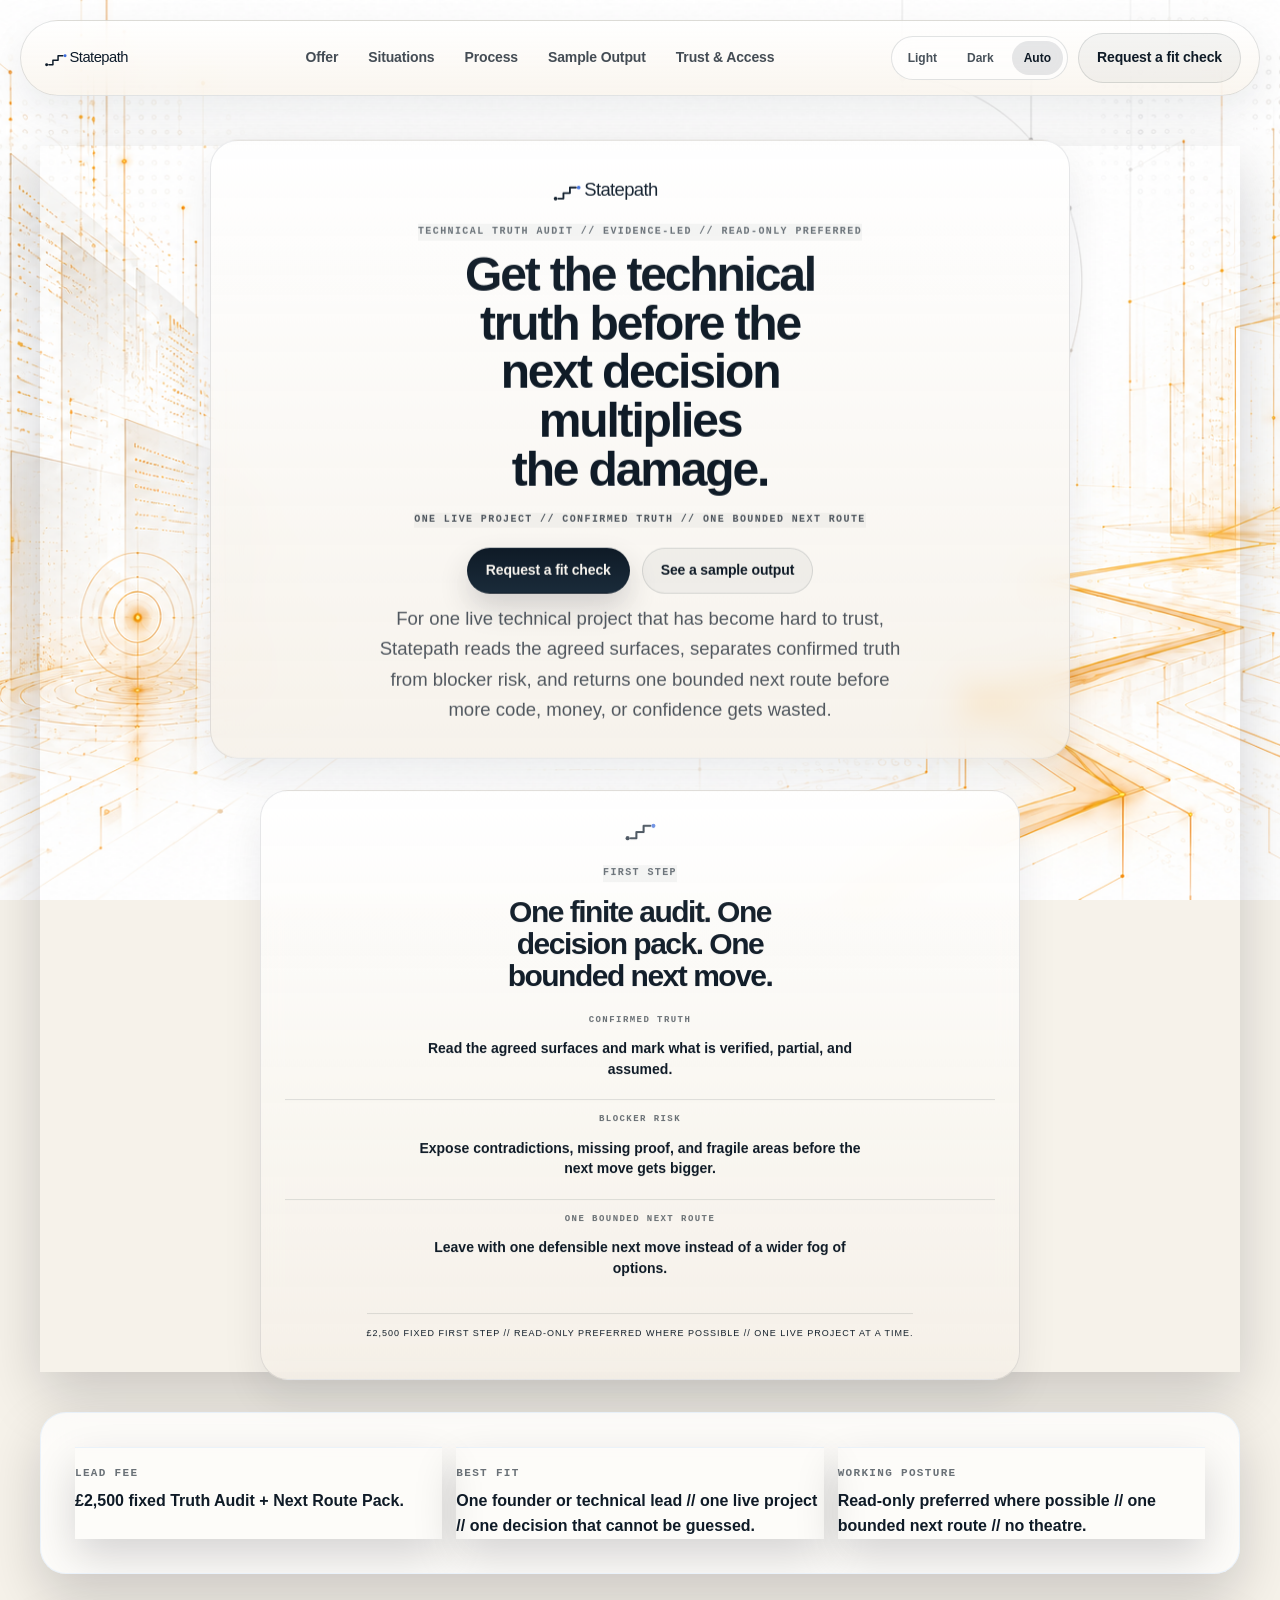
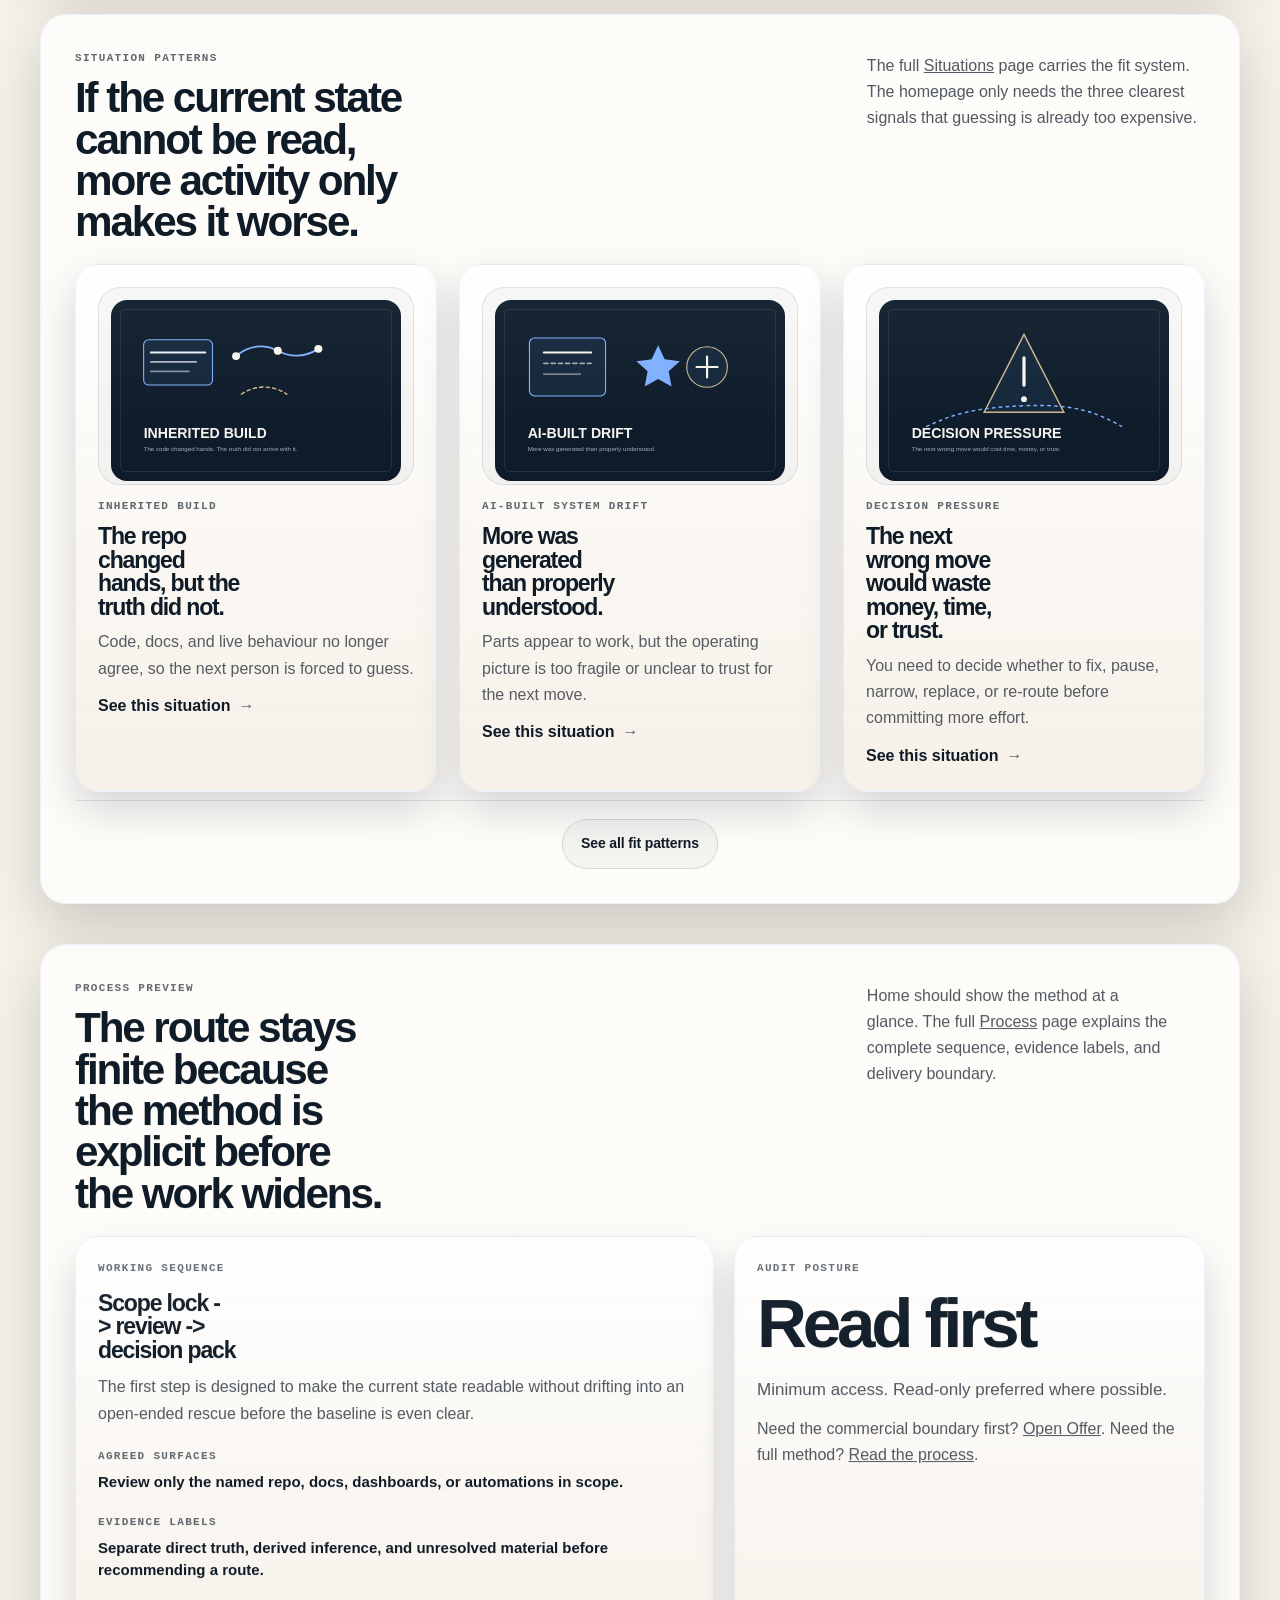
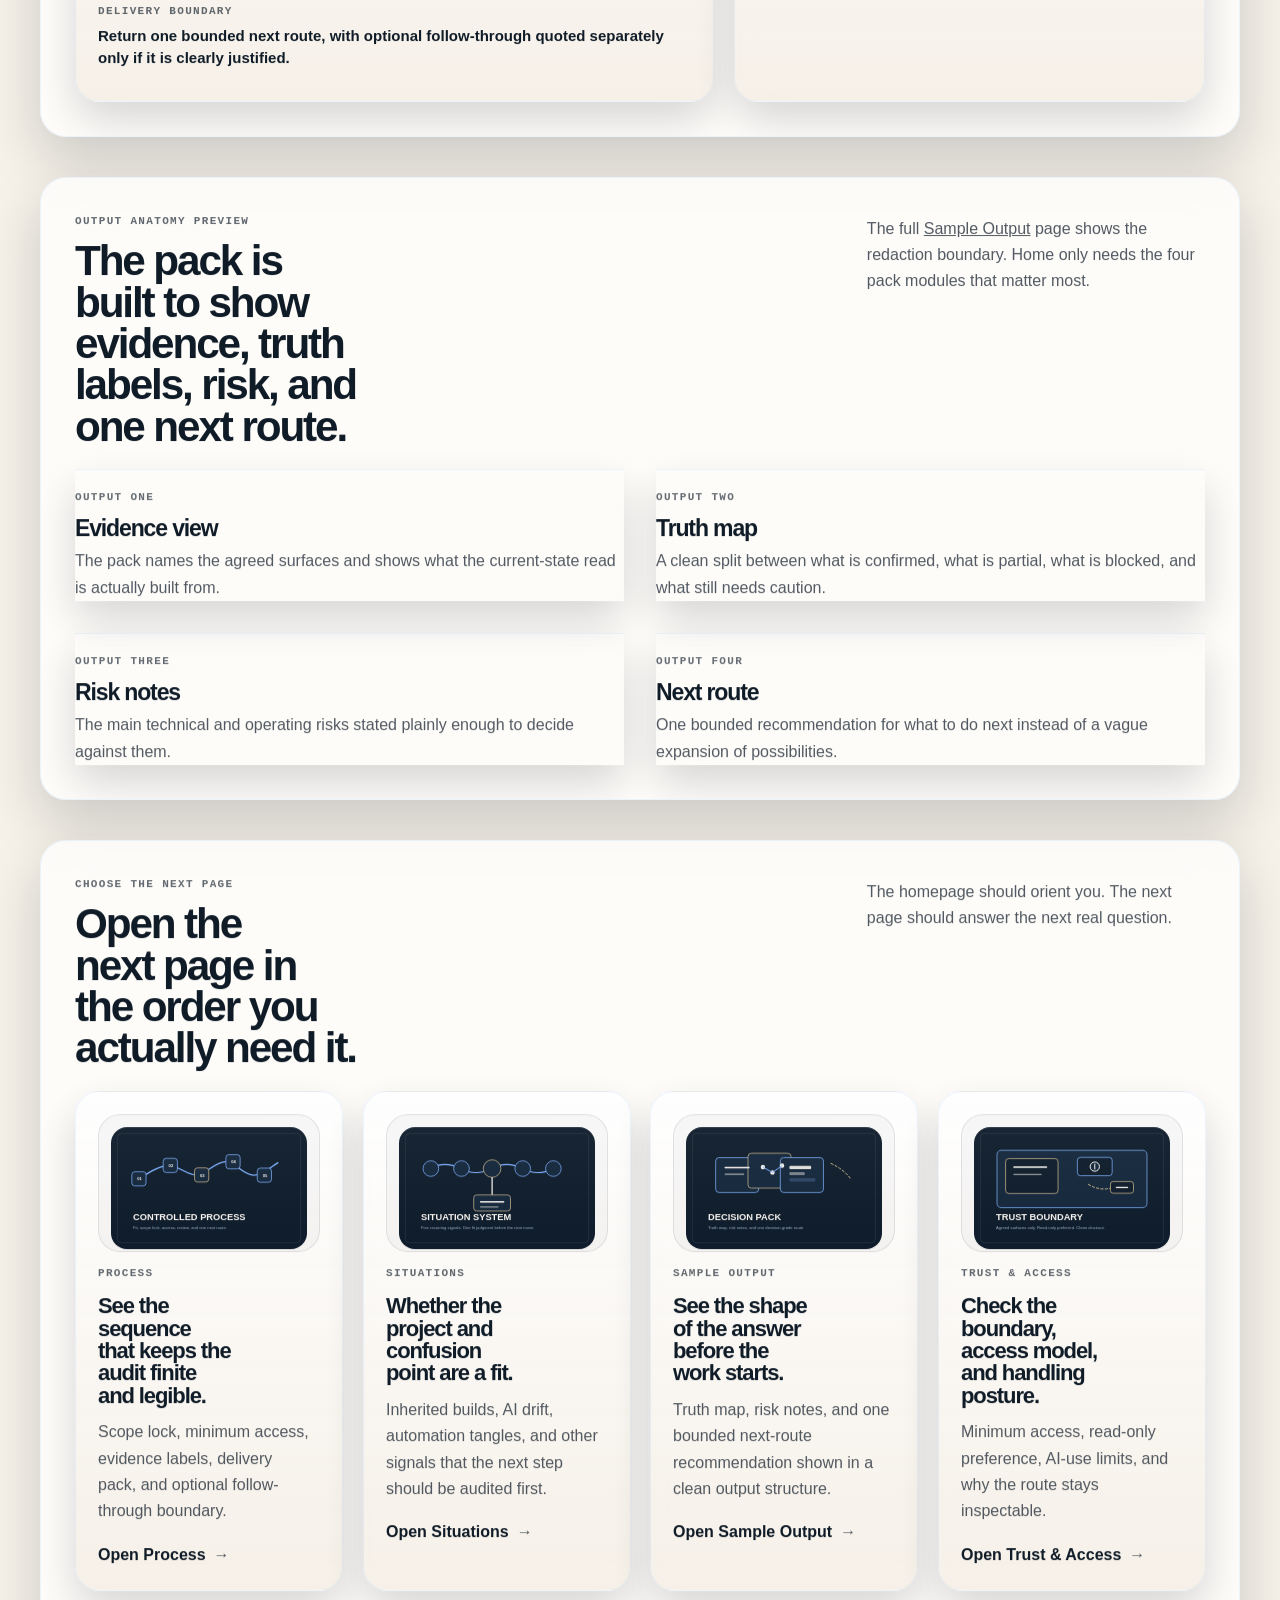
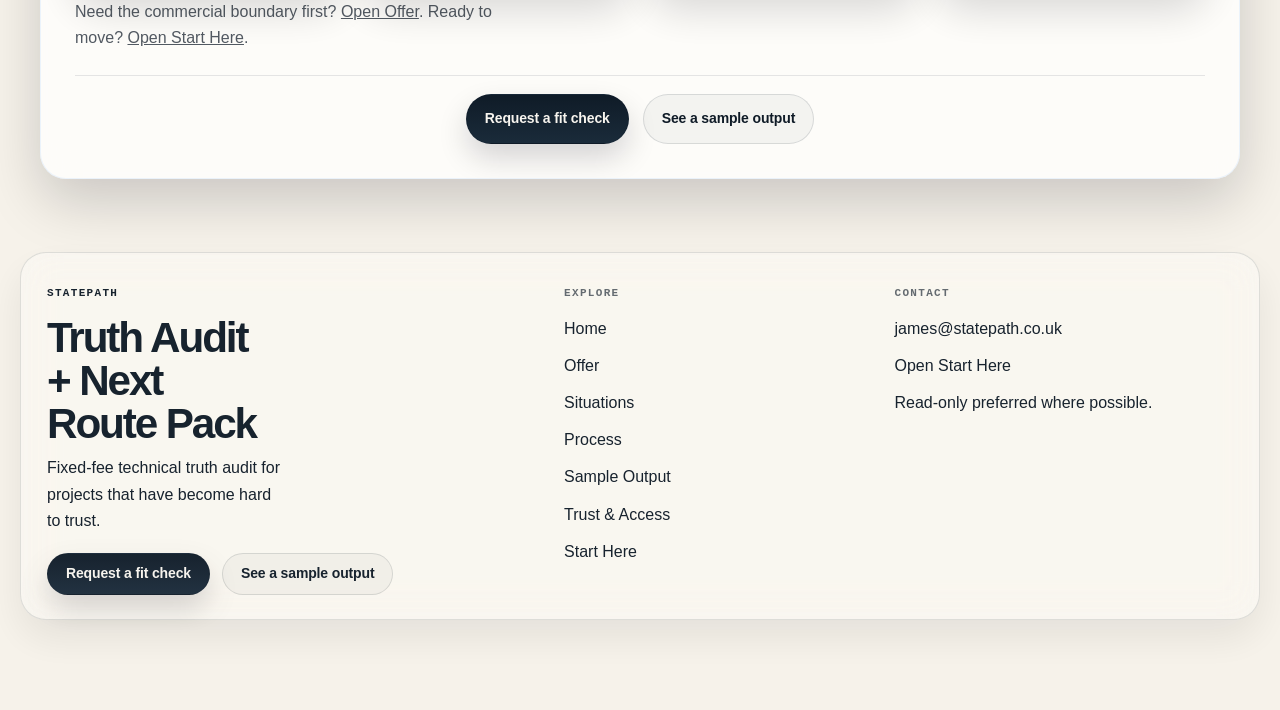
==== index.html @ 8ecba706 "Publish Statepath website" ====
<!doctype html>
<html lang="en">
<head>
  <meta charset="utf-8">
  <meta name="viewport" content="width=device-width, initial-scale=1">
  <title>Statepath — Audit-first truth for technical projects you can no longer trust</title>
  <meta name="description" content="Statepath gives founders and technical leads one evidence-led next route when a live technical project has become hard to trust. Fixed-fee audit-first review.">
  <meta name="theme-color" content="#000000">
  <script>
    (() => {
      try {
        const theme = localStorage.getItem('statepath-theme') || 'auto';
        const effective = theme === 'auto'
          ? (window.matchMedia && window.matchMedia('(prefers-color-scheme: light)').matches ? 'light' : 'dark')
          : theme;
        document.documentElement.setAttribute('data-theme', theme);
        document.documentElement.setAttribute('data-effective-theme', effective);
      } catch (error) {
        document.documentElement.setAttribute('data-theme', 'auto');
        document.documentElement.setAttribute('data-effective-theme', 'dark');
      }
    })();
  </script>
  <link rel="icon" href="./assets/statepath-favicon.svg" type="image/svg+xml">
  <link rel="stylesheet" href="./styles.css">
  <script src="./theme.js" defer></script>
</head>
<body class="sp2-homepage sp2-world-route-clarity">
  <div class="sp2-page sp2-page-home">
    <header class="sp2-header">
      <div class="sp2-header-inner">
        <a class="sp2-brand" href="./index.html" aria-label="Statepath home">
          <img class="sp2-logo-light" src="./assets/statepath-lockup-light.svg" alt="Statepath">
          <img class="sp2-logo-dark" src="./assets/statepath-lockup-dark.svg" alt="Statepath">
        </a>

        <nav class="sp2-nav" aria-label="Primary navigation">
          <a href="./offer.html">Offer</a>
          <a href="./situations.html">Situations</a>
          <a href="./process.html">Process</a>
          <a href="./sample-output.html">Sample Output</a>
          <a href="./trust-access.html">Trust &amp; Access</a>
        </nav>

        <div class="sp2-header-tools">
          <div class="sp2-theme-toggle" role="group" aria-label="Theme switcher">
            <button class="sp2-theme-button" type="button" data-theme-choice="light">Light</button>
            <button class="sp2-theme-button" type="button" data-theme-choice="dark">Dark</button>
            <button class="sp2-theme-button" type="button" data-theme-choice="auto">Auto</button>
          </div>
          <a class="sp2-button sp2-button-ghost" href="./start-here.html">Request a fit check</a>
        </div>
      </div>
    </header>

    <main class="sp2-main">
      <section class="sp2-hero sp2-hero-home sp2-hero-home-stacked sp2-hero-home-command">
        <img class="sp2-home-banner-image sp2-home-banner-image-full sp2-home-banner-image-dark" src="./assets/statepath-hero-background-dark.png" alt="Statepath dark hero background illustration">

        <div class="sp2-home-title-group">
          <img class="sp2-home-hero-logo sp2-logo-light" src="./assets/statepath-lockup-light.svg" alt="Statepath">
          <img class="sp2-home-hero-logo sp2-logo-dark" src="./assets/statepath-lockup-dark.svg" alt="Statepath">
          <p class="sp2-eyebrow">Technical truth audit // Evidence-led // Read-only preferred</p>
          <h1>Get the technical truth before the next decision multiplies the damage.</h1>
          <p class="sp2-lede">For one live technical project that has become hard to trust, Statepath reads the agreed surfaces, separates confirmed truth from blocker risk, and returns one bounded next route before more code, money, or confidence gets wasted.</p>
          <p class="sp2-home-proofline">One live project // confirmed truth // one bounded next route</p>

          <div class="sp2-actions">
            <a class="sp2-button sp2-button-primary" href="./start-here.html">Request a fit check</a>
            <a class="sp2-button sp2-button-secondary" href="./sample-output.html">See a sample output</a>
          </div>
        </div>

        <aside class="sp2-panel sp2-prompt-panel" aria-label="Statepath trust route preview">
          <img class="sp2-hero-symbol sp2-logo-light" src="./assets/statepath-symbol-light.svg" alt="">
          <img class="sp2-hero-symbol sp2-logo-dark" src="./assets/statepath-symbol-dark.svg" alt="">
          <p class="sp2-label">First step</p>
          <h3 class="sp2-prompt-question">One finite audit. One decision pack. One bounded next move.</h3>
          <div class="sp2-hero-route-list">
            <div class="sp2-hero-route">
              <span class="sp2-hero-route-kicker">Confirmed truth</span>
              <strong>Read the agreed surfaces and mark what is verified, partial, and assumed.</strong>
            </div>
            <div class="sp2-hero-route">
              <span class="sp2-hero-route-kicker">Blocker risk</span>
              <strong>Expose contradictions, missing proof, and fragile areas before the next move gets bigger.</strong>
            </div>
            <div class="sp2-hero-route">
              <span class="sp2-hero-route-kicker">One bounded next route</span>
              <strong>Leave with one defensible next move instead of a wider fog of options.</strong>
            </div>
          </div>
          <p class="sp2-hero-note">£2,500 fixed first step // read-only preferred where possible // one live project at a time.</p>
        </aside>
      </section>

      <section class="sp2-section sp2-home-proof-band" aria-label="Statepath homepage proof band">
        <div class="sp2-home-proof-grid">
          <article class="sp2-home-proof-item">
            <span class="sp2-label">Lead fee</span>
            <strong>£2,500 fixed Truth Audit + Next Route Pack.</strong>
          </article>
          <article class="sp2-home-proof-item">
            <span class="sp2-label">Best fit</span>
            <strong>One founder or technical lead // one live project // one decision that cannot be guessed.</strong>
          </article>
          <article class="sp2-home-proof-item">
            <span class="sp2-label">Working posture</span>
            <strong>Read-only preferred where possible // one bounded next route // no theatre.</strong>
          </article>
        </div>
      </section>

      <section class="sp2-section sp2-section-quiet sp2-home-situations">
        <div class="sp2-section-header">
          <div>
            <p class="sp2-eyebrow">Situation patterns</p>
            <h2>If the current state cannot be read, more activity only makes it worse.</h2>
          </div>
          <p class="sp2-section-note">The full <a href="./situations.html">Situations</a> page carries the fit system. The homepage only needs the three clearest signals that guessing is already too expensive.</p>
        </div>

        <div class="sp2-card-grid sp2-card-grid-3 sp2-home-issue-grid">
          <a class="sp2-link-card sp2-media-card" href="./situations.html#situation-inherited-build">
            <div class="sp2-media-frame">
              <img class="sp2-media-image" src="./assets/statepath-issue-inherited-build.svg" alt="Inherited build illustration">
            </div>
            <div class="sp2-media-body">
              <span class="sp2-label">Inherited build</span>
              <h3>The repo changed hands, but the truth did not.</h3>
              <p>Code, docs, and live behaviour no longer agree, so the next person is forced to guess.</p>
              <span class="sp2-link-cta">See this situation</span>
            </div>
          </a>

          <a class="sp2-link-card sp2-media-card" href="./situations.html#situation-ai-built-drift">
            <div class="sp2-media-frame">
              <img class="sp2-media-image" src="./assets/statepath-issue-ai-drift.svg" alt="AI-built drift illustration">
            </div>
            <div class="sp2-media-body">
              <span class="sp2-label">AI-built system drift</span>
              <h3>More was generated than properly understood.</h3>
              <p>Parts appear to work, but the operating picture is too fragile or unclear to trust for the next move.</p>
              <span class="sp2-link-cta">See this situation</span>
            </div>
          </a>

          <a class="sp2-link-card sp2-media-card" href="./situations.html#situation-decision-pressure">
            <div class="sp2-media-frame">
              <img class="sp2-media-image" src="./assets/statepath-issue-decision-pressure.svg" alt="Decision pressure illustration">
            </div>
            <div class="sp2-media-body">
              <span class="sp2-label">Decision pressure</span>
              <h3>The next wrong move would waste money, time, or trust.</h3>
              <p>You need to decide whether to fix, pause, narrow, replace, or re-route before committing more effort.</p>
              <span class="sp2-link-cta">See this situation</span>
            </div>
          </a>

        </div>

        <div class="sp2-actions sp2-actions-center">
          <a class="sp2-button sp2-button-secondary" href="./situations.html">See all fit patterns</a>
        </div>
      </section>

      <section class="sp2-section sp2-home-offer sp2-home-process">
        <div class="sp2-section-header">
          <div>
            <p class="sp2-eyebrow">Process preview</p>
            <h2>The route stays finite because the method is explicit before the work widens.</h2>
          </div>
          <p class="sp2-section-note">Home should show the method at a glance. The full <a href="./process.html">Process</a> page explains the complete sequence, evidence labels, and delivery boundary.</p>
        </div>

        <div class="sp2-split">
          <article class="sp2-card sp2-card-accent">
            <span class="sp2-label">Working sequence</span>
            <h3>Scope lock -> review -> decision pack</h3>
            <p>The first step is designed to make the current state readable without drifting into an open-ended rescue before the baseline is even clear.</p>

            <div class="sp2-stack">
              <div class="sp2-row">
                <span class="sp2-label">Agreed surfaces</span>
                <strong>Review only the named repo, docs, dashboards, or automations in scope.</strong>
              </div>
              <div class="sp2-row">
                <span class="sp2-label">Evidence labels</span>
                <strong>Separate direct truth, derived inference, and unresolved material before recommending a route.</strong>
              </div>
              <div class="sp2-row">
                <span class="sp2-label">Delivery boundary</span>
                <strong>Return one bounded next route, with optional follow-through quoted separately only if it is clearly justified.</strong>
              </div>
            </div>
          </article>

          <aside class="sp2-card sp2-card-warm sp2-price-card">
            <span class="sp2-label">Audit posture</span>
            <div class="sp2-price">Read first</div>
            <p class="sp2-price-note">Minimum access. Read-only preferred where possible.</p>
            <p class="sp2-subtle">Need the commercial boundary first? <a href="./offer.html">Open Offer</a>. Need the full method? <a href="./process.html">Read the process</a>.</p>
          </aside>
        </div>
      </section>

      <section class="sp2-section sp2-section-quiet sp2-home-outcomes">
        <div class="sp2-section-header">
          <div>
            <p class="sp2-eyebrow">Output anatomy preview</p>
            <h2>The pack is built to show evidence, truth labels, risk, and one next route.</h2>
          </div>
          <p class="sp2-section-note">The full <a href="./sample-output.html">Sample Output</a> page shows the redaction boundary. Home only needs the four pack modules that matter most.</p>
        </div>

        <div class="sp2-authority-grid">
          <article class="sp2-card">
            <span class="sp2-label">Output one</span>
            <h3>Evidence view</h3>
            <p>The pack names the agreed surfaces and shows what the current-state read is actually built from.</p>
          </article>

          <article class="sp2-card">
            <span class="sp2-label">Output two</span>
            <h3>Truth map</h3>
            <p>A clean split between what is confirmed, what is partial, what is blocked, and what still needs caution.</p>
          </article>

          <article class="sp2-card">
            <span class="sp2-label">Output three</span>
            <h3>Risk notes</h3>
            <p>The main technical and operating risks stated plainly enough to decide against them.</p>
          </article>

          <article class="sp2-card">
            <span class="sp2-label">Output four</span>
            <h3>Next route</h3>
            <p>One bounded recommendation for what to do next instead of a vague expansion of possibilities.</p>
          </article>
        </div>
      </section>

      <section class="sp2-section sp2-section-dark sp2-home-destinations">
        <div class="sp2-section-header sp2-section-header-tight">
          <div>
            <p class="sp2-eyebrow">Choose the next page</p>
            <h2>Open the next page in the order you actually need it.</h2>
          </div>
          <p class="sp2-section-note">The homepage should orient you. The next page should answer the next real question.</p>
        </div>

        <div class="sp2-link-grid sp2-link-grid-home">
          <a class="sp2-link-card sp2-media-card" href="./process.html">
            <div class="sp2-media-frame">
              <img class="sp2-media-image" src="./assets/statepath-visual-process-route.svg" alt="Process route illustration">
            </div>
            <span class="sp2-label">Process</span>
            <h3>See the sequence that keeps the audit finite and legible.</h3>
            <p>Scope lock, minimum access, evidence labels, delivery pack, and optional follow-through boundary.</p>
            <span class="sp2-link-cta">Open Process</span>
          </a>

          <a class="sp2-link-card sp2-media-card" href="./situations.html">
            <div class="sp2-media-frame">
              <img class="sp2-media-image" src="./assets/statepath-visual-situation-system.svg" alt="Situation system illustration">
            </div>
            <span class="sp2-label">Situations</span>
            <h3>Whether the project and confusion point are a fit.</h3>
            <p>Inherited builds, AI drift, automation tangles, and other signals that the next step should be audited first.</p>
            <span class="sp2-link-cta">Open Situations</span>
          </a>

          <a class="sp2-link-card sp2-media-card" href="./sample-output.html">
            <div class="sp2-media-frame">
              <img class="sp2-media-image" src="./assets/statepath-visual-decision-pack.svg" alt="Decision pack illustration">
            </div>
            <span class="sp2-label">Sample Output</span>
            <h3>See the shape of the answer before the work starts.</h3>
            <p>Truth map, risk notes, and one bounded next-route recommendation shown in a clean output structure.</p>
            <span class="sp2-link-cta">Open Sample Output</span>
          </a>

          <a class="sp2-link-card sp2-media-card" href="./trust-access.html">
            <div class="sp2-media-frame">
              <img class="sp2-media-image" src="./assets/statepath-visual-trust-boundary.svg" alt="Trust boundary illustration">
            </div>
            <span class="sp2-label">Trust &amp; Access</span>
            <h3>Check the boundary, access model, and handling posture.</h3>
            <p>Minimum access, read-only preference, AI-use limits, and why the route stays inspectable.</p>
            <span class="sp2-link-cta">Open Trust &amp; Access</span>
          </a>
        </div>

        <p class="sp2-section-note">Need the commercial boundary first? <a href="./offer.html">Open Offer</a>. Ready to move? <a href="./start-here.html">Open Start Here</a>.</p>

        <div class="sp2-actions sp2-actions-center">
          <a class="sp2-button sp2-button-primary" href="./start-here.html">Request a fit check</a>
          <a class="sp2-button sp2-button-secondary" href="./sample-output.html">See a sample output</a>
        </div>
      </section>
    </main>

    <footer class="sp2-footer">
      <div class="sp2-footer-shell">
        <div class="sp2-footer-grid">
          <div>
            <p class="sp2-eyebrow">Statepath</p>
            <h2>Truth Audit + Next Route Pack</h2>
            <p class="sp2-footer-copy">Fixed-fee technical truth audit for projects that have become hard to trust.</p>
            <div class="sp2-footer-cta">
              <a class="sp2-button sp2-button-primary" href="./start-here.html#fit-check-form">Request a fit check</a>
              <a class="sp2-button sp2-button-ghost" href="./sample-output.html">See a sample output</a>
            </div>
          </div>

          <div>
            <span class="sp2-label">Explore</span>
            <div class="sp2-footer-links">
              <a href="./index.html">Home</a>
              <a href="./offer.html">Offer</a>
              <a href="./situations.html">Situations</a>
              <a href="./process.html">Process</a>
              <a href="./sample-output.html">Sample Output</a>
              <a href="./trust-access.html">Trust &amp; Access</a>
              <a href="./start-here.html">Start Here</a>
            </div>
          </div>

          <div>
            <span class="sp2-label">Contact</span>
            <div class="sp2-footer-links">
              <a href="mailto:james@statepath.co.uk?subject=Statepath%20fit%20check&body=Project:%0AConfusion%20point:%0AWhy%20the%20wrong%20next%20move%20matters:%0AExisting%20surfaces:%0A">james@statepath.co.uk</a>
              <a href="./start-here.html#fit-check-form">Open Start Here</a>
              <span>Read-only preferred where possible.</span>
            </div>
          </div>
        </div>
      </div>
    </footer>
  </div>
</body>
</html>
---- styles.css ----
:root {
  --bg: #08131d;
  --bg-2: #0c1723;
  --shell-line: rgba(247, 248, 250, 0.08);
  --surface: #f4efe6;
  --surface-2: #fbf7f1;
  --ink: #0f1b27;
  --ink-soft: #1b2936;
  --muted: #59697a;
  --muted-strong: #495a6b;
  --line: rgba(15, 27, 39, 0.14);
  --accent: #3b6bdb;
  --accent-soft: rgba(59, 107, 219, 0.14);
  --hero-ink: #f7f4ef;
  --hero-muted: rgba(247, 244, 239, 0.76);
  --shadow: 0 28px 80px rgba(2, 9, 18, 0.28);
  --radius-xl: 30px;
  --radius-lg: 24px;
  --radius-md: 18px;
  --sans: "Segoe UI", "Inter", "Helvetica Neue", Arial, sans-serif;
  --serif: "Iowan Old Style", "Palatino Linotype", "Book Antiqua", Georgia, serif;
  --mono: ui-monospace, SFMono-Regular, Menlo, Consolas, "Liberation Mono", monospace;
}

* {
  box-sizing: border-box;
}

html {
  scroll-behavior: smooth;
}

body {
  margin: 0;
  min-width: 320px;
  background:
    radial-gradient(circle at 12% 0%, rgba(59, 107, 219, 0.16), transparent 28%),
    radial-gradient(circle at 100% 10%, rgba(183, 128, 74, 0.08), transparent 22%),
    linear-gradient(180deg, #06111a 0%, #08131d 42%, #09141f 100%);
  color: var(--ink);
  font: 16px/1.7 var(--sans);
}

.site-shell {
  position: relative;
}

body::before {
  content: "";
  position: fixed;
  inset: 0;
  pointer-events: none;
  background:
    linear-gradient(rgba(255, 255, 255, 0.03) 1px, transparent 1px),
    linear-gradient(90deg, rgba(255, 255, 255, 0.03) 1px, transparent 1px);
  background-size: 72px 72px;
  mask-image: linear-gradient(180deg, rgba(0, 0, 0, 0.35), transparent 75%);
  opacity: 0.18;
}

a {
  color: inherit;
}

img {
  display: block;
  max-width: 100%;
}

.page {
  position: relative;
  max-width: 1320px;
  margin: 0 auto;
  padding: 22px 20px 72px;
}

main > section {
  scroll-margin-top: 120px;
}

.site-header {
  position: sticky;
  top: 14px;
  z-index: 20;
  display: flex;
  align-items: center;
  justify-content: space-between;
  gap: 18px;
  padding: 14px 18px;
  margin-bottom: 18px;
  border: 1px solid rgba(247, 248, 250, 0.08);
  border-radius: 999px;
  background: rgba(8, 19, 29, 0.72);
  backdrop-filter: blur(18px);
  box-shadow: 0 14px 36px rgba(2, 9, 18, 0.18);
}

.header-brand {
  display: inline-flex;
  align-items: center;
  gap: 12px;
  min-width: 0;
  text-decoration: none;
}

.header-brand-mark {
  flex: 0 0 auto;
  width: 46px;
}

.header-brand-text strong,
.header-brand-text span {
  display: block;
}

.header-brand-text strong {
  color: var(--hero-ink);
  font-size: 18px;
  letter-spacing: -0.02em;
}

.header-brand-text span {
  color: rgba(247, 244, 239, 0.68);
  font-family: var(--mono);
  font-size: 11px;
  font-weight: 700;
  letter-spacing: 0.08em;
  text-transform: uppercase;
}

.site-nav {
  display: flex;
  flex-wrap: wrap;
  align-items: center;
  justify-content: center;
  gap: 10px 18px;
}

.site-nav a {
  color: rgba(247, 244, 239, 0.84);
  font-family: var(--mono);
  font-size: 12px;
  font-weight: 700;
  letter-spacing: 0.09em;
  text-decoration: none;
  text-transform: uppercase;
}

.button {
  display: inline-flex;
  align-items: center;
  justify-content: center;
  min-height: 48px;
  padding: 0 18px;
  border: 1px solid transparent;
  border-radius: 14px;
  font-family: var(--mono);
  font-size: 12px;
  font-weight: 700;
  letter-spacing: 0.08em;
  text-decoration: none;
  text-transform: uppercase;
  transition: transform 140ms ease, background-color 140ms ease, border-color 140ms ease, color 140ms ease, box-shadow 140ms ease;
}

.button:hover,
.button:focus-visible,
.site-nav a:hover,
.site-nav a:focus-visible {
  transform: translateY(-1px);
}

.button-primary {
  border-color: rgba(12, 19, 29, 0.28);
  background: linear-gradient(180deg, #fbf7f1, #efe6d8);
  color: var(--ink);
  box-shadow: 0 14px 28px rgba(3, 9, 17, 0.16);
}

.button-secondary {
  background: rgba(247, 244, 239, 0.03);
  border-color: rgba(247, 244, 239, 0.24);
  color: var(--hero-ink);
}

.button-nav {
  min-height: 42px;
  padding: 0 16px;
  background: rgba(247, 244, 239, 0.06);
  border-color: rgba(247, 244, 239, 0.18);
  color: var(--hero-ink);
}

.button-primary:hover,
.button-primary:focus-visible,
.button-nav:hover,
.button-nav:focus-visible {
  background: linear-gradient(180deg, #ffffff, #f3ebdf);
  box-shadow: 0 16px 34px rgba(3, 9, 17, 0.18);
}

.button-secondary:hover,
.button-secondary:focus-visible {
  background: rgba(247, 244, 239, 0.08);
}

.panel-dark,
.panel,
.signal-card,
.brief-panel {
  position: relative;
  overflow: hidden;
  border-radius: var(--radius-xl);
}

.panel-dark {
  margin-bottom: 22px;
  padding: 34px;
  border: 1px solid var(--shell-line);
  background:
    radial-gradient(circle at 86% 12%, rgba(59, 107, 219, 0.18), transparent 28%),
    radial-gradient(circle at 20% 100%, rgba(183, 128, 74, 0.10), transparent 30%),
    linear-gradient(180deg, rgba(255, 255, 255, 0.03), rgba(255, 255, 255, 0)),
    linear-gradient(180deg, #0b1824 0%, #0c1a28 52%, #101f2d 100%);
  color: var(--hero-ink);
  box-shadow: var(--shadow);
}

.panel-dark::after,
.panel::after,
.signal-card::after,
.brief-panel::after {
  content: "";
  position: absolute;
  inset: 0;
  border-radius: inherit;
  pointer-events: none;
  box-shadow: inset 0 1px 0 rgba(255, 255, 255, 0.04);
}

.hero-grid,
.insight-grid,
.main-grid,
.grid.two-up,
.grid.three-up,
.trust-grid,
.contact-grid {
  display: grid;
  gap: 20px;
}

.hero-grid {
  grid-template-columns: minmax(0, 1.5fr) minmax(310px, 0.84fr);
  align-items: stretch;
}

.hero-copy {
  position: relative;
  display: flex;
  flex-direction: column;
  justify-content: center;
  padding-left: 28px;
}

.hero-copy::before {
  content: "";
  position: absolute;
  top: 10px;
  bottom: 12px;
  left: 0;
  width: 1px;
  background: linear-gradient(180deg, rgba(247, 244, 239, 0.42), rgba(247, 244, 239, 0.06));
}

.hero-brand {
  display: flex;
  align-items: center;
  gap: 16px;
  margin-bottom: 18px;
}

.hero-brand-mark {
  flex: 0 0 auto;
  width: 72px;
}

.hero-brand-line,
.section-label,
.mini-label,
.brief-kicker,
.brief-label,
.dossier-label,
.contact-kicker,
.hero-ledger-label,
.route-note-title,
.site-footer-mark {
  margin: 0 0 10px;
  font-family: var(--mono);
  font-size: 12px;
  font-weight: 700;
  letter-spacing: 0.1em;
  text-transform: uppercase;
}

.section-label,
.mini-label,
.brief-label,
.dossier-label,
.contact-kicker,
.hero-ledger-label,
.route-note-title,
.site-footer-mark {
  color: var(--muted-strong);
}

.section-label-light,
.hero-brand-line,
.brief-kicker {
  color: rgba(247, 244, 239, 0.76);
}

.dossier-meta {
  display: grid;
  grid-template-columns: repeat(3, minmax(0, 1fr));
  gap: 10px;
  margin: 0 0 20px;
  max-width: 520px;
}

.dossier-meta-item {
  padding: 12px 14px;
  border: 1px solid rgba(247, 244, 239, 0.12);
  border-radius: 14px;
  background: rgba(247, 244, 239, 0.05);
}

.dossier-meta-label {
  display: block;
  margin-bottom: 6px;
  color: rgba(247, 244, 239, 0.58);
  font-family: var(--mono);
  font-size: 10px;
  font-weight: 700;
  letter-spacing: 0.12em;
  text-transform: uppercase;
}

.dossier-meta-item strong {
  display: block;
  color: var(--hero-ink);
  font-size: 14px;
  line-height: 1.35;
}

h1,
h2 {
  margin: 0 0 16px;
  font-family: var(--serif);
  font-weight: 600;
  letter-spacing: -0.03em;
  line-height: 1.05;
  text-wrap: balance;
}

h1 {
  max-width: 860px;
  font-size: clamp(42px, 5.7vw, 76px);
}

h2 {
  font-size: clamp(28px, 3vw, 42px);
}

h3 {
  margin: 0 0 12px;
  font-family: var(--serif);
  font-weight: 600;
  font-size: 22px;
  line-height: 1.18;
  letter-spacing: -0.02em;
  text-wrap: balance;
}

p,
ul,
ol {
  margin: 0 0 14px;
  text-wrap: pretty;
}

ul,
ol {
  padding-left: 22px;
}

li {
  margin-bottom: 8px;
}

.hero .lede,
.hero p,
.contact-panel p,
.contact-panel li {
  color: var(--hero-muted);
}

.hero .lede {
  max-width: 760px;
  font-size: 18px;
  text-wrap: pretty;
}

.cta-row {
  display: flex;
  flex-wrap: wrap;
  gap: 12px;
  margin-top: 24px;
}

.evidence-chips,
.trust-tags {
  display: flex;
  flex-wrap: wrap;
  gap: 10px;
}

.evidence-chips {
  margin-top: 22px;
}

.hero-ledger {
  display: grid;
  grid-template-columns: repeat(3, minmax(0, 1fr));
  gap: 12px;
  margin-top: 22px;
  max-width: 940px;
}

.hero-ledger-item {
  padding: 16px 18px;
  border: 1px solid rgba(247, 244, 239, 0.10);
  border-radius: var(--radius-md);
  background: rgba(247, 244, 239, 0.05);
  box-shadow: inset 0 1px 0 rgba(255, 255, 255, 0.04);
}

.hero-ledger-item strong {
  display: block;
  color: var(--hero-ink);
  font-size: 15px;
  line-height: 1.45;
}

.evidence-chips span,
.trust-tags span {
  display: inline-flex;
  align-items: center;
  min-height: 34px;
  padding: 0 14px;
  border-radius: 999px;
  font-family: var(--mono);
  font-size: 11px;
  font-weight: 700;
  letter-spacing: 0.1em;
  text-transform: uppercase;
}

.evidence-chips span {
  color: rgba(247, 244, 239, 0.82);
  border: 1px solid rgba(247, 244, 239, 0.10);
  background: rgba(247, 244, 239, 0.05);
}

.brief-panel,
.panel {
  border: 1px solid var(--line);
  box-shadow: var(--shadow);
}

.ledger-panel {
  position: relative;
  padding-left: 42px;
}

.ledger-panel::before {
  content: "";
  position: absolute;
  top: 22px;
  bottom: 22px;
  left: 24px;
  width: 1px;
  background: linear-gradient(180deg, rgba(59, 107, 219, 0.22), rgba(15, 27, 39, 0.06));
  pointer-events: none;
}

.brief-panel::before,
.panel::before {
  content: "";
  position: absolute;
  inset: 0;
  border-radius: inherit;
  pointer-events: none;
  background:
    linear-gradient(180deg, rgba(255, 255, 255, 0.16), rgba(255, 255, 255, 0) 32%),
    radial-gradient(circle at 18% 12%, rgba(59, 107, 219, 0.05), transparent 24%),
    repeating-linear-gradient(0deg, rgba(15, 27, 39, 0.012) 0 1px, transparent 1px 5px);
  opacity: 0.46;
}

.brief-panel {
  padding: 24px;
  background:
    radial-gradient(circle at top right, rgba(59, 107, 219, 0.10), transparent 28%),
    linear-gradient(180deg, #f7f2e9 0%, #f0e7da 100%);
  color: var(--ink);
}

.brief-top {
  margin-bottom: 18px;
}

.brief-top h2 {
  margin-bottom: 0;
  font-size: 30px;
}

.brief-list {
  display: grid;
  gap: 12px;
}

.brief-item {
  padding: 14px 0;
  border-top: 1px solid rgba(15, 27, 39, 0.10);
}

.brief-item:first-child {
  border-top: 0;
  padding-top: 0;
}

.brief-item strong {
  display: block;
  font-size: 17px;
  line-height: 1.4;
}

.brief-note {
  margin-top: 18px;
  padding: 18px;
  border: 1px solid rgba(15, 27, 39, 0.10);
  border-radius: var(--radius-md);
  background: rgba(255, 255, 255, 0.48);
}

.brief-note-title {
  margin-bottom: 8px;
  color: var(--ink-soft);
  font-family: var(--mono);
  font-size: 12px;
  font-weight: 700;
  letter-spacing: 0.1em;
  text-transform: uppercase;
}

.insight-grid {
  grid-template-columns: repeat(4, minmax(0, 1fr));
  margin-bottom: 22px;
}

.signal-card {
  padding: 52px 22px 22px;
  border: 1px solid rgba(247, 244, 239, 0.10);
  background:
    linear-gradient(180deg, rgba(247, 244, 239, 0.06), rgba(247, 244, 239, 0.02)),
    rgba(9, 19, 29, 0.66);
  color: var(--hero-ink);
  box-shadow: 0 22px 50px rgba(2, 9, 18, 0.18);
}

.signal-index {
  position: absolute;
  top: 18px;
  right: 20px;
  color: rgba(247, 244, 239, 0.44);
  font-family: var(--mono);
  font-size: 12px;
  font-weight: 700;
  letter-spacing: 0.12em;
  text-transform: uppercase;
}

.signal-card .section-label {
  color: rgba(247, 244, 239, 0.62);
}

.signal-card h3 {
  color: var(--hero-ink);
}

.signal-card p:last-child {
  color: var(--hero-muted);
  margin-bottom: 0;
}

.main-grid {
  grid-template-columns: minmax(0, 1.34fr) minmax(300px, 0.88fr);
  margin-bottom: 22px;
}

.panel {
  padding: 28px;
  margin-bottom: 22px;
  background: linear-gradient(180deg, var(--surface-2) 0%, var(--surface) 100%);
}

.panel-tinted {
  background: linear-gradient(180deg, #f8f2ea 0%, #f1e8db 100%);
}

.panel-contrast {
  background: linear-gradient(180deg, #fbf8f2 0%, #f5eee3 100%);
}

.panel-accent {
  background:
    radial-gradient(circle at top right, rgba(59, 107, 219, 0.18), transparent 34%),
    linear-gradient(180deg, #f4ede1 0%, #ede1d1 100%);
}

.panel p,
.panel li,
.panel .supporting-copy,
.panel .section-aside,
.panel .price-note,
.panel .price-subnote,
.panel .trust-note {
  color: var(--ink-soft);
}

.dossier-strip {
  display: grid;
  grid-template-columns: repeat(2, minmax(0, 1fr));
  gap: 12px;
  margin-top: 20px;
}

.dossier-strip > div {
  padding: 16px 18px;
  border: 1px solid rgba(15, 27, 39, 0.10);
  border-radius: var(--radius-md);
  background: rgba(255, 255, 255, 0.50);
}

.dossier-strip strong {
  display: block;
  line-height: 1.45;
}

.price {
  margin-bottom: 10px;
  font-size: 58px;
  font-weight: 800;
  line-height: 0.95;
  letter-spacing: -0.04em;
  color: var(--ink);
}

.price-points {
  margin: 20px 0 0;
  padding-top: 18px;
  border-top: 1px solid rgba(15, 27, 39, 0.10);
}

.grid.two-up {
  grid-template-columns: repeat(2, minmax(0, 1fr));
  margin-bottom: 22px;
}

.route-steps {
  position: relative;
  display: grid;
  gap: 14px;
  padding-left: 16px;
}

.route-steps::before {
  content: "";
  position: absolute;
  top: 18px;
  bottom: 18px;
  left: 52px;
  width: 1px;
  background: linear-gradient(180deg, rgba(59, 107, 219, 0.24), rgba(15, 27, 39, 0.08));
}

.route-step {
  position: relative;
  display: grid;
  grid-template-columns: 72px minmax(0, 1fr);
  gap: 16px;
  align-items: start;
  padding: 18px;
  border: 1px solid rgba(15, 27, 39, 0.10);
  border-radius: var(--radius-md);
  background: rgba(255, 255, 255, 0.48);
}

.route-number {
  position: relative;
  z-index: 1;
  display: inline-flex;
  align-items: center;
  justify-content: center;
  min-height: 48px;
  border-radius: 14px;
  background: var(--accent-soft);
  color: var(--accent);
  font-family: var(--mono);
  font-size: 13px;
  font-weight: 700;
  letter-spacing: 0.1em;
}

.route-step strong {
  display: block;
  margin-bottom: 4px;
  color: var(--ink);
  font-size: 18px;
}

.route-step p,
.mini-card p:last-child,
.contact-note {
  margin-bottom: 0;
}

.route-note {
  margin-top: 2px;
  padding: 18px;
  border: 1px solid rgba(15, 27, 39, 0.10);
  border-radius: var(--radius-md);
  background: linear-gradient(180deg, rgba(59, 107, 219, 0.07), rgba(255, 255, 255, 0.44));
}

.route-note-title {
  margin-bottom: 8px;
  color: var(--accent);
}

.section-heading-row,
.trust-header {
  display: flex;
  justify-content: space-between;
  align-items: end;
  gap: 18px;
  margin-bottom: 18px;
}

.section-aside {
  max-width: 360px;
}

.grid.three-up,
.outputs-grid {
  grid-template-columns: repeat(3, minmax(0, 1fr));
}

.mini-card {
  padding: 22px;
  border: 1px solid rgba(15, 27, 39, 0.10);
  border-radius: var(--radius-md);
  background: linear-gradient(180deg, rgba(255, 255, 255, 0.72), rgba(255, 255, 255, 0.46));
}

.mini-label {
  color: var(--accent);
}

.outputs-footnote {
  margin: 18px 0 0;
  padding-top: 18px;
  border-top: 1px solid rgba(15, 27, 39, 0.10);
  color: var(--ink-soft);
  font-size: 15px;
}

.trust-tags span {
  border: 1px solid rgba(15, 27, 39, 0.10);
  background: rgba(255, 255, 255, 0.58);
  color: var(--ink-soft);
}

.trust-grid {
  grid-template-columns: repeat(2, minmax(0, 1fr));
}

.trust-grid h3 {
  color: var(--ink);
}

.contact-panel {
  margin-bottom: 0;
  background:
    radial-gradient(circle at top left, rgba(59, 107, 219, 0.18), transparent 24%),
    radial-gradient(circle at bottom right, rgba(183, 128, 74, 0.10), transparent 28%),
    linear-gradient(180deg, #0b1824 0%, #0d1b2a 100%);
}

.contact-grid {
  grid-template-columns: minmax(0, 1.35fr) minmax(300px, 0.8fr);
  align-items: stretch;
}

.contact-dossier {
  padding: 22px;
  border: 1px solid rgba(247, 244, 239, 0.12);
  border-radius: var(--radius-lg);
  background: linear-gradient(180deg, rgba(247, 244, 239, 0.12), rgba(247, 244, 239, 0.06));
  box-shadow: inset 0 1px 0 rgba(255, 255, 255, 0.06);
}

.contact-dossier ul {
  margin-bottom: 18px;
}

.contact-dossier .button-primary {
  width: 100%;
  margin-bottom: 12px;
}

.site-footer {
  display: flex;
  flex-wrap: wrap;
  justify-content: space-between;
  gap: 10px 24px;
  padding: 18px 4px 0;
}

.site-footer-mark {
  margin-bottom: 0;
  color: rgba(247, 244, 239, 0.58);
}

.site-footer-copy {
  margin: 0;
  color: rgba(247, 244, 239, 0.58);
}

@media (hover: hover) {
  .signal-card,
  .mini-card,
  .hero-ledger-item,
  .contact-dossier {
    transition: transform 160ms ease, box-shadow 160ms ease, border-color 160ms ease;
  }

  .signal-card:hover,
  .mini-card:hover,
  .hero-ledger-item:hover,
  .contact-dossier:hover {
    transform: translateY(-2px);
  }
}

@media (max-width: 1160px) {
  .dossier-meta,
  .hero-ledger,
  .insight-grid {
    grid-template-columns: repeat(2, minmax(0, 1fr));
  }

  .hero-grid,
  .main-grid,
  .contact-grid {
    grid-template-columns: 1fr;
  }

  .section-heading-row,
  .trust-header {
    flex-direction: column;
    align-items: start;
  }
}

@media (max-width: 920px) {
  .site-header {
    position: static;
    border-radius: 28px;
    padding: 16px;
  }

  .hero-copy {
    padding-left: 20px;
  }

  .hero-copy::before {
    left: 2px;
  }

  .ledger-panel {
    padding-left: 34px;
  }

  .ledger-panel::before {
    left: 20px;
  }

  .site-nav {
    justify-content: flex-start;
  }

  .insight-grid,
  .hero-ledger,
  .dossier-strip,
  .grid.two-up,
  .grid.three-up,
  .trust-grid,
  .outputs-grid {
    grid-template-columns: 1fr;
  }

  .panel-dark,
  .panel,
  .brief-panel {
    padding: 24px 20px;
  }

  .page {
    padding-inline: 16px;
  }
}

@media (max-width: 640px) {
  .page {
    padding: 16px 12px 48px;
  }

  .dossier-meta {
    grid-template-columns: 1fr;
  }

  .site-header {
    gap: 14px;
  }

  .hero-copy {
    padding-left: 0;
  }

  .hero-copy::before,
  .ledger-panel::before {
    display: none;
  }

  .ledger-panel {
    padding-left: 20px;
  }

  .header-brand {
    width: 100%;
  }

  .button,
  .button-nav {
    width: 100%;
  }

  .cta-row {
    flex-direction: column;
  }

  .route-step {
    grid-template-columns: 1fr;
  }

  .route-steps {
    padding-left: 0;
  }

  .route-steps::before {
    display: none;
  }

  .price {
    font-size: 46px;
  }
}

/* Bolder redesign overrides */

:root {
  --page-max: 1460px;
  --section-gap: clamp(34px, 6vw, 104px);
  --stage-gap: clamp(22px, 3vw, 40px);
  --hero-display: clamp(54px, 7vw, 108px);
  --hero-lede: clamp(19px, 2vw, 27px);
}

.page {
  max-width: var(--page-max);
  padding: 28px 28px 120px;
}

main {
  display: flex;
  flex-direction: column;
  gap: var(--section-gap);
}

main > section {
  margin: 0;
}

.site-header {
  top: 18px;
  margin-bottom: 0;
  padding: 16px 22px;
  background: rgba(7, 17, 26, 0.66);
}

.button {
  min-height: 52px;
  padding: 0 22px;
  border-radius: 999px;
}

.hero {
  min-height: min(90svh, 920px);
  padding: clamp(34px, 5vw, 72px);
}

.hero-grid {
  grid-template-columns: minmax(0, 1.7fr) minmax(340px, 0.78fr);
  gap: clamp(24px, 3vw, 48px);
}

.hero-copy {
  justify-content: flex-end;
  padding-left: 0;
}

.hero-copy::before {
  display: none;
}

.hero-brand {
  margin-bottom: 26px;
}

.dossier-meta {
  grid-template-columns: repeat(3, minmax(0, 180px));
  max-width: 620px;
  margin: 0 0 28px;
}

h1 {
  max-width: 15ch;
  font-size: var(--hero-display);
  line-height: 0.94;
  letter-spacing: -0.05em;
}

.hero .lede {
  max-width: 34ch;
  font-size: var(--hero-lede);
  line-height: 1.5;
  color: rgba(247, 244, 239, 0.82);
}

.cta-row {
  gap: 14px;
  margin-top: 32px;
}

.evidence-chips {
  margin-top: 28px;
  gap: 12px;
}

.hero-ledger {
  gap: 16px;
  margin-top: 36px;
  max-width: 980px;
}

.hero-ledger-item {
  padding: 20px 22px;
  background: rgba(247, 244, 239, 0.04);
  backdrop-filter: blur(8px);
}

.hero-ledger-item strong {
  font-size: 16px;
}

.brief-panel {
  align-self: end;
  padding: 30px;
  border-radius: 36px;
}

.brief-top h2 {
  font-size: clamp(32px, 3vw, 50px);
  line-height: 1.02;
}

.brief-item strong {
  font-size: 18px;
}

.problem-band {
  display: grid;
  gap: 18px;
  max-width: 1120px;
  color: var(--hero-ink);
}

.problem-band .section-label {
  color: rgba(247, 244, 239, 0.58);
}

.problem-band h2 {
  max-width: 18ch;
  margin: 0;
  color: var(--hero-ink);
  font-size: clamp(34px, 4.4vw, 64px);
  line-height: 1.02;
}

.problem-band p:last-child {
  max-width: 46ch;
  margin: 0;
  color: rgba(247, 244, 239, 0.72);
  font-size: 18px;
}

.narrative-grid {
  grid-template-columns: minmax(0, 1.25fr) repeat(2, minmax(0, 1fr));
  gap: 18px;
}

.narrative-grid .signal-card {
  min-height: 260px;
  padding: 36px 26px 28px;
}

.narrative-grid .signal-card:first-child {
  grid-row: span 2;
  padding-top: 72px;
}

.narrative-grid .signal-card:nth-child(2) {
  grid-column: 2 / span 2;
}

.narrative-grid .signal-card h3 {
  font-size: clamp(24px, 2vw, 34px);
}

.narrative-grid .signal-card:first-child h3 {
  font-size: clamp(30px, 2.6vw, 44px);
}

.signal-card p:last-child {
  font-size: 16px;
  line-height: 1.6;
}

.panel,
.brief-panel,
.contact-dossier {
  border-radius: 36px;
}

.panel {
  padding: clamp(30px, 4vw, 56px);
  box-shadow: 0 24px 70px rgba(4, 10, 18, 0.16);
}

.offer-stage {
  grid-template-columns: minmax(0, 1.45fr) minmax(320px, 0.78fr);
  gap: clamp(20px, 2.8vw, 42px);
  align-items: start;
}

.offer-panel h2,
.outputs-copy h2,
.trust-stage h2,
.final-stage h2 {
  line-height: 1.02;
}

.offer-panel h2 {
  max-width: 12ch;
  font-size: clamp(34px, 4vw, 58px);
}

.offer-panel p:not(.section-label):not(.supporting-copy) {
  max-width: 42ch;
  font-size: 18px;
  line-height: 1.7;
}

.dossier-strip {
  gap: 16px;
  margin-top: 32px;
}

.dossier-strip > div {
  padding: 20px 22px;
}

.price-panel {
  position: sticky;
  top: 110px;
  padding: 34px 30px;
  border-radius: 32px;
}

.price {
  font-size: clamp(68px, 6vw, 96px);
}

.price-note {
  font-size: 17px;
}

.fit-grid,
.scope-grid {
  align-items: start;
  gap: 22px;
}

.fit-grid .panel:first-child {
  padding-bottom: 46px;
}

.fit-grid .panel:last-child {
  margin-top: 60px;
}

.scope-grid .panel:first-child {
  margin-top: 28px;
}

.grid.two-up .panel ul {
  display: grid;
  gap: 10px;
}

.grid.two-up .panel li {
  font-size: 17px;
  line-height: 1.55;
}

#process .route-steps {
  padding-left: 0;
  gap: 18px;
  margin-top: 20px;
}

#process .route-steps::before {
  left: 30px;
  top: 26px;
  bottom: 26px;
}

.route-step {
  grid-template-columns: 60px minmax(0, 1fr);
  padding: 22px 24px;
}

.route-step strong {
  font-size: 20px;
}

.route-number {
  min-height: 40px;
  border-radius: 999px;
}

.route-note {
  margin-top: 18px;
  padding: 22px;
}

.outputs-stage {
  padding: clamp(32px, 4vw, 56px);
  border-radius: 40px;
}

.outputs-layout {
  display: grid;
  grid-template-columns: minmax(0, 0.92fr) minmax(0, 1.08fr);
  gap: clamp(22px, 3vw, 40px);
  align-items: start;
}

.outputs-copy {
  display: block;
}

.outputs-copy h2 {
  max-width: 10ch;
  font-size: clamp(34px, 4vw, 58px);
}

.outputs-copy .section-aside {
  max-width: 30ch;
  font-size: 16px;
}

.outputs-grid {
  grid-template-columns: 1fr;
  gap: 18px;
}

.outputs-grid .mini-card {
  min-height: 170px;
  padding: 26px 28px;
}

.outputs-grid .mini-card:nth-child(2) {
  margin-left: 56px;
}

.outputs-grid .mini-card:nth-child(3) {
  margin-left: 112px;
}

.outputs-grid .mini-card h3 {
  font-size: 28px;
}

.outputs-footnote {
  max-width: 50ch;
  margin-top: 26px;
  padding-top: 20px;
}

.trust-stage {
  padding: clamp(34px, 4.5vw, 64px);
  background:
    radial-gradient(circle at 8% 14%, rgba(255, 255, 255, 0.08), transparent 26%),
    radial-gradient(circle at 100% 0%, rgba(59, 107, 219, 0.2), transparent 30%),
    linear-gradient(180deg, #091520 0%, #0b1824 48%, #0d1d2b 100%);
}

.trust-stage .section-label,
.trust-stage .section-aside {
  color: rgba(247, 244, 239, 0.62);
}

.trust-stage h2,
.trust-stage h3,
.trust-stage p,
.trust-stage li {
  color: var(--hero-ink);
}

.trust-stage h2 {
  max-width: 12ch;
  font-size: clamp(34px, 4vw, 56px);
}

.trust-stage .trust-grid {
  grid-template-columns: minmax(0, 1.1fr) minmax(0, 0.9fr);
  gap: clamp(20px, 2.5vw, 40px);
}

.trust-stage .trust-grid > div {
  padding: 24px 0;
  border-top: 1px solid rgba(247, 244, 239, 0.12);
}

.trust-stage .trust-tags span {
  border-color: rgba(247, 244, 239, 0.16);
  background: rgba(247, 244, 239, 0.06);
  color: rgba(247, 244, 239, 0.78);
}

.trust-stage .trust-note {
  color: rgba(247, 244, 239, 0.66);
}

.final-stage {
  min-height: 420px;
  padding: clamp(34px, 4.5vw, 72px);
}

.final-stage h2 {
  max-width: 14ch;
  font-size: clamp(34px, 4vw, 62px);
}

.final-stage .contact-grid {
  grid-template-columns: minmax(0, 1.45fr) minmax(320px, 0.72fr);
  gap: clamp(24px, 3vw, 44px);
}

.contact-dossier {
  padding: 28px;
  border-radius: 32px;
}

.contact-dossier .button-primary {
  min-height: 56px;
}

.site-footer {
  padding-top: 28px;
}

@media (max-width: 1200px) {
  .hero,
  .outputs-stage,
  .trust-stage,
  .final-stage {
    padding: 32px;
  }

  .narrative-grid {
    grid-template-columns: repeat(2, minmax(0, 1fr));
  }

  .narrative-grid .signal-card:first-child,
  .narrative-grid .signal-card:nth-child(2) {
    grid-column: auto;
    grid-row: auto;
  }

  .outputs-layout {
    grid-template-columns: 1fr;
  }

  .outputs-grid .mini-card:nth-child(2),
  .outputs-grid .mini-card:nth-child(3) {
    margin-left: 0;
  }
}

@media (max-width: 1160px) {
  .price-panel {
    position: static;
  }

  .fit-grid .panel:last-child,
  .scope-grid .panel:first-child {
    margin-top: 0;
  }

  .trust-stage .trust-grid,
  .final-stage .contact-grid {
    grid-template-columns: 1fr;
  }
}

@media (max-width: 920px) {
  .page {
    padding: 18px 16px 64px;
  }

  main {
    gap: 46px;
  }

  .hero {
    min-height: auto;
  }

  .hero-grid,
  .offer-stage,
  .fit-grid,
  .scope-grid,
  .narrative-grid {
    grid-template-columns: 1fr;
  }

  .hero-ledger,
  .dossier-meta,
  .outputs-grid,
  .grid.two-up,
  .grid.three-up,
  .trust-grid {
    grid-template-columns: 1fr;
  }

  .problem-band h2,
  .offer-panel h2,
  .outputs-copy h2,
  .trust-stage h2,
  .final-stage h2 {
    max-width: none;
  }

  .brief-panel.ledger-panel,
  .ledger-panel {
    padding-left: 24px;
  }

  .ledger-panel::before {
    left: 14px;
  }
}

@media (max-width: 640px) {
  .page {
    padding: 14px 12px 42px;
  }

  .hero,
  .outputs-stage,
  .trust-stage,
  .final-stage,
  .panel,
  .brief-panel {
    padding: 24px 20px;
  }

  .button,
  .button-nav {
    width: 100%;
  }

  .cta-row {
    flex-direction: column;
  }

  .route-step {
    grid-template-columns: 1fr;
  }

  #process .route-steps::before,
  .hero-copy::before,
  .ledger-panel::before {
    display: none;
  }

  .price {
    font-size: 52px;
  }
}

/* OpenAI inspection calm pass */

.hero {
  min-height: min(84svh, 840px);
}

.hero-grid {
  grid-template-columns: minmax(0, 1.55fr) minmax(300px, 0.72fr);
}

.hero .lede {
  max-width: 30ch;
}

.problem-band {
  max-width: 980px;
  gap: 14px;
  margin-top: -18px;
}

.problem-band h2 {
  max-width: 16ch;
  font-size: clamp(38px, 4.8vw, 72px);
}

.narrative-grid {
  grid-template-columns: repeat(2, minmax(0, 1fr));
  gap: 28px 44px;
}

.narrative-grid .signal-card {
  min-height: 0;
  padding: 20px 0 0;
  border: 0;
  border-top: 1px solid rgba(247, 244, 239, 0.14);
  border-radius: 0;
  background: transparent;
  box-shadow: none;
}

.narrative-grid .signal-card:first-child {
  grid-row: auto;
  padding-top: 28px;
}

.narrative-grid .signal-card:nth-child(2) {
  grid-column: auto;
}

.narrative-grid .signal-card h3 {
  max-width: 12ch;
}

.panel {
  box-shadow: 0 12px 34px rgba(4, 10, 18, 0.08);
}

.fit-grid,
.scope-grid {
  gap: 34px;
}

.fit-grid .panel,
.scope-grid .panel {
  box-shadow: none;
  border-color: rgba(15, 27, 39, 0.08);
}

.dossier-strip > div,
.route-step,
.route-note,
.brief-note,
.contact-dossier {
  box-shadow: none;
}

.outputs-layout {
  grid-template-columns: minmax(0, 1fr) minmax(0, 0.95fr);
}

.outputs-grid {
  gap: 24px;
}

.outputs-grid .mini-card {
  min-height: 0;
  padding: 22px 0 0;
  border: 0;
  border-top: 1px solid rgba(15, 27, 39, 0.12);
  border-radius: 0;
  background: transparent;
  box-shadow: none;
}

.outputs-grid .mini-card:nth-child(2) {
  margin-left: 32px;
}

.outputs-grid .mini-card:nth-child(3) {
  margin-left: 64px;
}

.outputs-grid .mini-card h3 {
  max-width: 12ch;
}

.trust-stage {
  background: linear-gradient(180deg, #091520 0%, #0b1824 100%);
}

.trust-stage .trust-grid > div {
  padding: 26px 0 0;
}

.final-stage .contact-grid {
  grid-template-columns: minmax(0, 1.55fr) minmax(280px, 0.65fr);
}

@media (max-width: 920px) {
  .problem-band {
    margin-top: 0;
  }

  .narrative-grid,
  .outputs-layout,
  .final-stage .contact-grid {
    grid-template-columns: 1fr;
  }

  .outputs-grid .mini-card:nth-child(2),
  .outputs-grid .mini-card:nth-child(3) {
    margin-left: 0;
  }
}

/* === Statepath multipage redesign === */

.sp2-page {
  max-width: 1240px;
  margin: 0 auto;
  padding: 20px 20px 72px;
}

.sp2-header {
  position: sticky;
  top: 16px;
  z-index: 30;
  margin-bottom: 22px;
}

.sp2-header-inner {
  display: flex;
  align-items: center;
  justify-content: space-between;
  gap: 18px;
  padding: 14px 18px;
  border: 1px solid rgba(247, 244, 239, 0.10);
  border-radius: 999px;
  background: rgba(8, 19, 29, 0.82);
  backdrop-filter: blur(16px);
  box-shadow: 0 16px 40px rgba(2, 9, 18, 0.22);
}

.sp2-brand {
  display: inline-flex;
  align-items: center;
  text-decoration: none;
}

.sp2-brand img {
  height: 28px;
  width: auto;
}

.sp2-nav {
  display: flex;
  flex-wrap: wrap;
  justify-content: center;
  gap: 10px 12px;
}

.sp2-nav a {
  padding: 8px 12px;
  border-radius: 999px;
  color: rgba(247, 244, 239, 0.82);
  font-family: var(--mono);
  font-size: 11px;
  font-weight: 700;
  letter-spacing: 0.09em;
  text-transform: uppercase;
  text-decoration: none;
  transition: background-color 140ms ease, color 140ms ease, transform 140ms ease;
}

.sp2-nav a:hover,
.sp2-nav a:focus-visible,
.sp2-nav a[aria-current="page"] {
  background: rgba(255, 255, 255, 0.10);
  color: #ffffff;
  transform: translateY(-1px);
}

.sp2-button {
  display: inline-flex;
  align-items: center;
  justify-content: center;
  min-height: 46px;
  padding: 0 18px;
  border: 1px solid transparent;
  border-radius: 14px;
  font-family: var(--mono);
  font-size: 12px;
  font-weight: 700;
  letter-spacing: 0.08em;
  text-transform: uppercase;
  text-decoration: none;
  transition: transform 140ms ease, box-shadow 140ms ease, background-color 140ms ease, border-color 140ms ease, color 140ms ease;
}

.sp2-button:hover,
.sp2-button:focus-visible {
  transform: translateY(-1px);
}

.sp2-button-primary {
  color: #ffffff;
  background: linear-gradient(180deg, #4b75ff 0%, #315ff4 100%);
  border-color: rgba(255, 255, 255, 0.14);
  box-shadow: 0 16px 34px rgba(34, 74, 207, 0.32);
}

.sp2-button-primary:hover,
.sp2-button-primary:focus-visible {
  background: linear-gradient(180deg, #5b84ff 0%, #345cf0 100%);
}

.sp2-button-secondary,
.sp2-button-ghost {
  color: #ffffff;
  background: rgba(255, 255, 255, 0.04);
  border-color: rgba(255, 255, 255, 0.18);
}

.sp2-button-secondary:hover,
.sp2-button-secondary:focus-visible,
.sp2-button-ghost:hover,
.sp2-button-ghost:focus-visible {
  background: rgba(255, 255, 255, 0.09);
}

.sp2-button-ghost {
  min-height: 42px;
  padding-inline: 16px;
}

.sp2-main {
  display: grid;
  gap: 22px;
}

.sp2-page h1,
.sp2-page h2,
.sp2-page h3 {
  margin: 0 0 12px;
  font-family: var(--sans);
  font-weight: 700;
  line-height: 1.08;
  letter-spacing: -0.035em;
  text-wrap: balance;
}

.sp2-page h1 {
  max-width: 13ch;
  font-size: clamp(42px, 6vw, 74px);
  color: var(--hero-ink);
}

.sp2-page h2 {
  max-width: 18ch;
  font-size: clamp(30px, 3.3vw, 46px);
  color: var(--ink);
}

.sp2-page h3 {
  font-size: 24px;
  color: var(--ink);
}

.sp2-page p {
  margin: 0 0 14px;
}

.sp2-hero,
.sp2-section,
.sp2-footer-shell,
.sp2-panel,
.sp2-card,
.sp2-link-card,
.sp2-compare,
.sp2-step,
.sp2-stat {
  border-radius: 28px;
}

.sp2-hero {
  position: relative;
  overflow: hidden;
  padding: clamp(30px, 5vw, 54px);
  border: 1px solid rgba(247, 244, 239, 0.08);
  background:
    radial-gradient(circle at 82% 14%, rgba(91, 129, 255, 0.22), transparent 28%),
    radial-gradient(circle at 18% 100%, rgba(247, 244, 239, 0.08), transparent 24%),
    linear-gradient(180deg, rgba(255, 255, 255, 0.04), rgba(255, 255, 255, 0)),
    linear-gradient(180deg, #0f1824 0%, #132131 100%);
  box-shadow: 0 28px 72px rgba(5, 12, 23, 0.22);
}

.sp2-hero::after {
  content: "";
  position: absolute;
  inset: 0;
  pointer-events: none;
  background: linear-gradient(135deg, rgba(255, 255, 255, 0.03), transparent 38%);
}

.sp2-hero-grid {
  position: relative;
  z-index: 1;
  display: grid;
  grid-template-columns: minmax(0, 1.3fr) minmax(300px, 0.88fr);
  gap: 20px;
  align-items: start;
}

.sp2-lede {
  max-width: 60ch;
  font-size: 18px;
  color: rgba(247, 244, 239, 0.80);
}

.sp2-actions,
.sp2-pill-row,
.sp2-stat-grid {
  display: flex;
  flex-wrap: wrap;
  gap: 12px;
}

.sp2-actions {
  margin-top: 24px;
}

.sp2-pill-row,
.sp2-stat-grid {
  margin-top: 22px;
}

.sp2-pill {
  display: inline-flex;
  align-items: center;
  min-height: 34px;
  padding: 0 14px;
  border-radius: 999px;
  border: 1px solid rgba(247, 244, 239, 0.12);
  background: rgba(247, 244, 239, 0.05);
  color: rgba(247, 244, 239, 0.86);
  font-family: var(--mono);
  font-size: 11px;
  font-weight: 700;
  letter-spacing: 0.09em;
  text-transform: uppercase;
}

.sp2-panel {
  display: grid;
  gap: 16px;
  padding: 22px;
  border: 1px solid rgba(247, 244, 239, 0.12);
  background: rgba(255, 255, 255, 0.055);
  box-shadow: inset 0 1px 0 rgba(255, 255, 255, 0.04);
}

.sp2-panel-muted {
  padding: 18px;
  background: rgba(255, 255, 255, 0.04);
}

.sp2-stack {
  display: grid;
  gap: 12px;
}

.sp2-row {
  padding-bottom: 12px;
  border-bottom: 1px solid rgba(247, 244, 239, 0.10);
}

.sp2-row:last-child {
  padding-bottom: 0;
  border-bottom: 0;
}

.sp2-row strong {
  display: block;
  color: var(--hero-ink);
  font-size: 15px;
  line-height: 1.45;
}

.sp2-section {
  padding: clamp(24px, 4vw, 36px);
  border: 1px solid var(--line);
  background: rgba(255, 255, 255, 0.94);
  box-shadow: 0 22px 58px rgba(10, 19, 31, 0.08);
}

.sp2-section-dark {
  border-color: rgba(247, 244, 239, 0.08);
  background:
    radial-gradient(circle at 86% 18%, rgba(91, 129, 255, 0.18), transparent 26%),
    linear-gradient(180deg, #101b27 0%, #142130 100%);
  box-shadow: 0 28px 72px rgba(5, 12, 23, 0.22);
}

.sp2-section-header {
  display: flex;
  justify-content: space-between;
  align-items: end;
  gap: 18px;
  margin-bottom: 22px;
}

.sp2-section-note {
  max-width: 32ch;
  color: var(--muted);
}

.sp2-section-dark .sp2-section-note,
.sp2-section-dark h2,
.sp2-section-dark h3 {
  color: var(--hero-ink);
}

.sp2-eyebrow,
.sp2-label {
  display: inline-block;
  margin: 0 0 12px;
  font-family: var(--mono);
  font-size: 11px;
  font-weight: 700;
  letter-spacing: 0.11em;
  text-transform: uppercase;
}

.sp2-eyebrow {
  color: rgba(247, 244, 239, 0.68);
}

.sp2-section .sp2-eyebrow,
.sp2-section .sp2-label,
.sp2-card .sp2-label,
.sp2-link-card .sp2-label,
.sp2-compare .sp2-label,
.sp2-step .sp2-label,
.sp2-footer .sp2-label {
  color: var(--muted-strong);
}

.sp2-section-dark .sp2-eyebrow,
.sp2-section-dark .sp2-label,
.sp2-card-dark .sp2-label,
.sp2-footer .sp2-eyebrow,
.sp2-footer .sp2-label {
  color: rgba(247, 244, 239, 0.64);
}

.sp2-link-grid,
.sp2-card-grid,
.sp2-compare-grid,
.sp2-footer-grid,
.sp2-steps,
.sp2-split {
  display: grid;
  gap: 18px;
}

.sp2-link-grid,
.sp2-card-grid-3 {
  grid-template-columns: repeat(3, minmax(0, 1fr));
}

.sp2-card-grid-2,
.sp2-compare-grid {
  grid-template-columns: repeat(2, minmax(0, 1fr));
}

.sp2-split {
  grid-template-columns: minmax(0, 1.2fr) minmax(280px, 0.85fr);
  align-items: start;
}

.sp2-split > .sp2-callout {
  grid-column: 1 / -1;
}

.sp2-link-card,
.sp2-card,
.sp2-compare {
  display: flex;
  flex-direction: column;
  gap: 10px;
  padding: 22px;
  border: 1px solid var(--line);
  background: linear-gradient(180deg, var(--surface-2) 0%, var(--surface) 100%);
  box-shadow: 0 12px 28px rgba(10, 19, 31, 0.05);
}

.sp2-link-card {
  text-decoration: none;
  transition: transform 140ms ease, border-color 140ms ease, box-shadow 140ms ease;
}

.sp2-link-card:hover,
.sp2-link-card:focus-visible,
.sp2-card:hover,
.sp2-compare:hover {
  transform: translateY(-2px);
  border-color: rgba(59, 107, 219, 0.18);
  box-shadow: 0 18px 36px rgba(10, 19, 31, 0.08);
}

.sp2-link-card p,
.sp2-card p,
.sp2-compare p,
.sp2-step p,
.sp2-section p,
.sp2-section li {
  color: var(--ink-soft);
}

.sp2-link-cta {
  margin-top: auto;
  color: var(--accent);
  font-weight: 700;
}

.sp2-card-accent {
  background: linear-gradient(180deg, rgba(59, 107, 219, 0.08) 0%, rgba(255, 255, 255, 0.94) 100%);
  border-color: rgba(59, 107, 219, 0.16);
}

.sp2-card-dark,
.sp2-section-dark .sp2-link-card {
  background: rgba(255, 255, 255, 0.055);
  border-color: rgba(247, 244, 239, 0.12);
  box-shadow: none;
}

.sp2-card-dark p,
.sp2-section-dark .sp2-link-card p,
.sp2-section-dark .sp2-link-cta,
.sp2-footer-copy,
.sp2-footer-links a,
.sp2-footer-links span {
  color: rgba(247, 244, 239, 0.78);
}

.sp2-clean-list {
  margin: 0;
  padding-left: 20px;
}

.sp2-compare-good {
  border-left: 5px solid rgba(24, 121, 78, 0.9);
}

.sp2-compare-bad {
  border-left: 5px solid rgba(164, 92, 20, 0.9);
}

.sp2-steps {
  grid-template-columns: 1fr;
}

.sp2-step {
  display: grid;
  grid-template-columns: 58px minmax(0, 1fr);
  gap: 14px;
  padding: 18px;
  border: 1px solid var(--line);
  background: var(--surface-3);
}

.sp2-step-number {
  display: inline-grid;
  place-items: center;
  width: 42px;
  height: 42px;
  border-radius: 50%;
  background: var(--accent-soft);
  color: var(--accent);
  font-family: var(--mono);
  font-size: 12px;
  font-weight: 700;
  letter-spacing: 0.08em;
}

.sp2-stat-grid {
  display: grid;
  grid-template-columns: repeat(3, minmax(0, 1fr));
  gap: 12px;
}

.sp2-stat {
  padding: 16px 18px;
  border: 1px solid rgba(247, 244, 239, 0.12);
  background: rgba(255, 255, 255, 0.06);
}

.sp2-stat strong {
  display: block;
  color: var(--hero-ink);
}

.sp2-callout {
  padding: 20px 22px;
  border: 1px solid rgba(59, 107, 219, 0.18);
  border-radius: 24px;
  background: linear-gradient(180deg, rgba(59, 107, 219, 0.09), rgba(255, 255, 255, 0.96));
}

.sp2-footer {
  padding-top: 22px;
}

.sp2-footer-shell {
  padding: 28px;
  border: 1px solid rgba(247, 244, 239, 0.08);
  background:
    radial-gradient(circle at 84% 16%, rgba(91, 129, 255, 0.18), transparent 24%),
    linear-gradient(180deg, #101b27 0%, #142130 100%);
  box-shadow: 0 28px 72px rgba(5, 12, 23, 0.22);
}

.sp2-footer-grid {
  display: grid;
  grid-template-columns: minmax(0, 1.2fr) minmax(0, 0.7fr) minmax(0, 0.8fr);
  gap: 20px;
}

.sp2-footer-copy {
  margin: 0;
}

.sp2-footer-links {
  display: grid;
  gap: 10px;
}

.sp2-footer-links a {
  text-decoration: none;
}

.sp2-footer-links a:hover,
.sp2-footer-links a:focus-visible {
  color: #ffffff;
}

@media (max-width: 1080px) {
  .sp2-hero-grid,
  .sp2-link-grid,
  .sp2-card-grid-3,
  .sp2-card-grid-2,
  .sp2-split,
  .sp2-compare-grid,
  .sp2-footer-grid,
  .sp2-stat-grid {
    grid-template-columns: 1fr;
  }

  .sp2-section-header {
    align-items: start;
    flex-direction: column;
  }
}

@media (max-width: 820px) {
  .sp2-page {
    padding: 16px 14px 56px;
  }

  .sp2-header {
    position: static;
  }

  .sp2-header-inner {
    border-radius: 28px;
    padding: 16px;
  }

  .sp2-brand img {
    height: 24px;
  }

  .sp2-nav {
    justify-content: flex-start;
  }

  .sp2-button-ghost {
    width: 100%;
  }
}

@media (max-width: 640px) {
  .sp2-page h1 {
    font-size: clamp(36px, 10vw, 52px);
  }

  .sp2-page h2 {
    font-size: clamp(28px, 8vw, 36px);
  }

  .sp2-hero,
  .sp2-section,
  .sp2-footer-shell,
  .sp2-panel,
  .sp2-card,
  .sp2-link-card,
  .sp2-compare,
  .sp2-step,
  .sp2-stat {
    border-radius: 22px;
  }

  .sp2-actions {
    flex-direction: column;
  }

  .sp2-button {
    width: 100%;
  }

  .sp2-step {
    grid-template-columns: 1fr;
  }
}

/* --- Statepath public site override: OpenAI-like homepage shell --- */

body {
  background:
    radial-gradient(circle at 20% 0%, rgba(91, 129, 255, 0.14), transparent 26%),
    radial-gradient(circle at 100% 12%, rgba(55, 84, 132, 0.20), transparent 24%),
    linear-gradient(180deg, #07111b 0%, #0b1622 52%, #0d1724 100%);
  color: var(--hero-ink);
}

body::before {
  background:
    linear-gradient(rgba(247, 244, 239, 0.035) 1px, transparent 1px),
    linear-gradient(90deg, rgba(247, 244, 239, 0.035) 1px, transparent 1px);
  background-size: 112px 112px;
  mask-image: linear-gradient(180deg, rgba(0, 0, 0, 0.22), transparent 82%);
  opacity: 0.22;
}

.sp2-page {
  max-width: 1320px;
  padding: 20px 20px 92px;
}

.sp2-main {
  gap: 18px;
}

.sp2-header {
  top: 14px;
  margin-bottom: 26px;
}

.sp2-header-inner {
  padding: 12px 16px;
  border-color: rgba(247, 244, 239, 0.16);
  background: rgba(15, 23, 35, 0.86);
  backdrop-filter: blur(18px);
}

.sp2-nav a,
.sp2-button {
  font-family: var(--sans);
  font-size: 14px;
  font-weight: 600;
  letter-spacing: -0.01em;
  text-transform: none;
}

.sp2-nav a {
  padding: 9px 12px;
}

.sp2-button {
  min-height: 48px;
  border-radius: 999px;
}

.sp2-button-ghost {
  min-height: 42px;
}

.sp2-page h1,
.sp2-page h2,
.sp2-page h3 {
  font-family: var(--sans);
  font-weight: 700;
  line-height: 1.02;
  letter-spacing: -0.05em;
}

.sp2-page h1 {
  max-width: 11ch;
  font-size: clamp(42px, 5.8vw, 72px);
  color: var(--hero-ink);
}

.sp2-page h2 {
  max-width: 14ch;
  font-size: clamp(28px, 3.3vw, 44px);
  color: var(--hero-ink);
}

.sp2-page h3 {
  font-size: clamp(20px, 1.8vw, 25px);
  color: var(--hero-ink);
}

.sp2-page p {
  line-height: 1.65;
}

.sp2-eyebrow,
.sp2-label {
  font-size: 11px;
  letter-spacing: 0.12em;
  text-transform: uppercase;
}

.sp2-hero,
.sp2-section,
.sp2-footer-shell,
.sp2-panel,
.sp2-card,
.sp2-link-card,
.sp2-compare,
.sp2-step,
.sp2-stat {
  border-radius: 34px;
}

.sp2-hero {
  padding: clamp(34px, 5vw, 58px);
  border-color: rgba(247, 244, 239, 0.10);
  background:
    radial-gradient(circle at 84% 16%, rgba(91, 129, 255, 0.22), transparent 28%),
    radial-gradient(circle at 12% 100%, rgba(247, 244, 239, 0.08), transparent 22%),
    linear-gradient(180deg, rgba(255, 255, 255, 0.04), rgba(255, 255, 255, 0)),
    linear-gradient(180deg, #111a26 0%, #152232 100%);
  box-shadow: 0 32px 90px rgba(5, 12, 23, 0.22);
}

.sp2-hero-home {
  min-height: clamp(460px, 64vh, 640px);
}

.sp2-hero-home .sp2-hero-grid {
  grid-template-columns: minmax(0, 1.02fr) minmax(340px, 0.96fr);
  gap: 28px;
  align-items: stretch;
}

.sp2-hero-copy {
  display: flex;
  flex-direction: column;
  justify-content: space-between;
  gap: 28px;
}

.sp2-lede {
  max-width: 58ch;
  font-size: 20px;
  color: rgba(247, 244, 239, 0.82);
}

.sp2-hero-visual {
  position: relative;
  overflow: hidden;
  min-height: 100%;
  border-radius: 30px;
  border: 1px solid rgba(247, 244, 239, 0.12);
  background:
    radial-gradient(circle at 75% 18%, rgba(91, 129, 255, 0.28), transparent 26%),
    linear-gradient(180deg, rgba(255, 255, 255, 0.05), rgba(255, 255, 255, 0.01)),
    rgba(255, 255, 255, 0.04);
}

.sp2-hero-route-list {
  display: grid;
  gap: 12px;
  margin-top: auto;
}

.sp2-hero-route {
  display: grid;
  gap: 6px;
  padding: 16px 0;
  border-top: 1px solid rgba(247, 244, 239, 0.10);
  text-decoration: none;
}

.sp2-hero-route strong {
  color: var(--hero-ink);
  font-size: 15px;
  line-height: 1.45;
}

.sp2-hero-route-kicker {
  color: rgba(247, 244, 239, 0.60);
  font-family: var(--mono);
  font-size: 10px;
  font-weight: 700;
  letter-spacing: 0.12em;
  text-transform: uppercase;
}

.sp2-hero-glow {
  position: absolute;
  inset: auto auto -120px -60px;
  width: 280px;
  height: 280px;
  border-radius: 50%;
  background: radial-gradient(circle, rgba(247, 244, 239, 0.18), transparent 68%);
  filter: blur(6px);
}

.sp2-hero-frame {
  position: relative;
  z-index: 1;
  display: grid;
  gap: 16px;
  height: 100%;
  padding: 28px;
}

.sp2-prompt-panel {
  background:
    radial-gradient(circle at 82% 14%, rgba(91, 129, 255, 0.18), transparent 24%),
    linear-gradient(180deg, rgba(255, 255, 255, 0.04), rgba(255, 255, 255, 0.01));
}

.sp2-prompt-question {
  max-width: 13ch;
}

.sp2-prompt-chips {
  display: flex;
  flex-wrap: wrap;
  gap: 10px;
}

.sp2-prompt-chip {
  display: inline-flex;
  align-items: center;
  min-height: 38px;
  padding: 0 14px;
  border-radius: 999px;
  border: 1px solid rgba(247, 244, 239, 0.12);
  background: rgba(247, 244, 239, 0.04);
  color: rgba(247, 244, 239, 0.88);
  font-size: 13px;
  text-decoration: none;
  transition: background-color 140ms ease, border-color 140ms ease, transform 140ms ease;
}

.sp2-prompt-chip:hover,
.sp2-prompt-chip:focus-visible {
  transform: translateY(-1px);
  background: rgba(247, 244, 239, 0.08);
  border-color: rgba(127, 176, 255, 0.28);
}

.sp2-hero-symbol {
  width: 56px;
  height: 56px;
}

.sp2-hero-frame .sp2-label,
.sp2-hero-frame h3,
.sp2-hero-note,
.sp2-hero-ledger-row strong {
  color: var(--hero-ink);
}

.sp2-hero-ledger {
  display: grid;
  gap: 12px;
  margin-top: auto;
}

.sp2-hero-ledger-row {
  display: grid;
  gap: 6px;
  padding: 16px 0;
  border-top: 1px solid rgba(247, 244, 239, 0.10);
}

.sp2-hero-ledger-label {
  color: rgba(247, 244, 239, 0.60);
  font-family: var(--mono);
  font-size: 10px;
  font-weight: 700;
  letter-spacing: 0.12em;
  text-transform: uppercase;
}

.sp2-hero-note {
  margin: 0;
  color: rgba(247, 244, 239, 0.76);
}

.sp2-hero .sp2-button-primary,
.sp2-section-dark .sp2-button-primary,
.sp2-footer .sp2-button-primary {
  color: #ffffff;
  background: linear-gradient(180deg, #4f7cff 0%, #315ff4 100%);
  border-color: rgba(127, 176, 255, 0.24);
  box-shadow: 0 16px 34px rgba(34, 74, 207, 0.26);
}

.sp2-hero .sp2-button-primary:hover,
.sp2-hero .sp2-button-primary:focus-visible,
.sp2-section-dark .sp2-button-primary:hover,
.sp2-section-dark .sp2-button-primary:focus-visible {
  background: linear-gradient(180deg, #648dff 0%, #3a66f4 100%);
}

.sp2-hero .sp2-button-secondary,
.sp2-hero .sp2-button-ghost,
.sp2-section-dark .sp2-button-secondary,
.sp2-section-dark .sp2-button-ghost {
  color: #f7f5ef;
  background: rgba(255, 255, 255, 0.05);
  border-color: rgba(255, 255, 255, 0.18);
}

.sp2-section:not(.sp2-section-dark) .sp2-button-primary {
  color: #ffffff;
  background: linear-gradient(180deg, #4f7cff 0%, #315ff4 100%);
  border-color: rgba(127, 176, 255, 0.24);
  box-shadow: 0 16px 34px rgba(34, 74, 207, 0.22);
}

.sp2-section:not(.sp2-section-dark) .sp2-button-secondary {
  color: #f7f5ef;
  background: rgba(255, 255, 255, 0.05);
  border-color: rgba(247, 244, 239, 0.18);
}

.sp2-pill-row {
  gap: 10px;
}

.sp2-pill {
  min-height: 36px;
  background: rgba(255, 255, 255, 0.04);
}

.sp2-section {
  padding: clamp(28px, 4vw, 42px);
  border-color: rgba(247, 244, 239, 0.10);
  background: rgba(13, 23, 36, 0.84);
  backdrop-filter: blur(14px);
  box-shadow: 0 22px 60px rgba(3, 8, 15, 0.18);
}

.sp2-section-dark {
  border-color: rgba(247, 244, 239, 0.10);
  background:
    radial-gradient(circle at 84% 16%, rgba(91, 129, 255, 0.22), transparent 24%),
    linear-gradient(180deg, #101a27 0%, #142230 100%);
  box-shadow: 0 30px 90px rgba(5, 12, 23, 0.20);
}

.sp2-section-header {
  display: grid;
  grid-template-columns: minmax(0, 1fr) minmax(280px, 0.38fr);
  align-items: end;
  gap: 24px;
  margin-bottom: 24px;
}

.sp2-section-note {
  max-width: 34ch;
  margin-left: auto;
  color: rgba(247, 244, 239, 0.70);
}

.sp2-link-grid,
.sp2-card-grid-3,
.sp2-home-output-cards,
.sp2-cta-grid {
  grid-template-columns: repeat(3, minmax(0, 1fr));
}

.sp2-card-grid-2,
.sp2-compare-grid,
.sp2-home-cluster,
.sp2-principles {
  grid-template-columns: repeat(2, minmax(0, 1fr));
}

.sp2-home-story-grid,
.sp2-home-output-grid {
  display: grid;
  gap: 20px;
  align-items: start;
}

.sp2-home-story-grid {
  grid-template-columns: minmax(0, 0.92fr) minmax(0, 1.18fr);
}

.sp2-home-output-grid {
  grid-template-columns: minmax(0, 0.78fr) minmax(0, 1.22fr);
}

.sp2-link-card,
.sp2-card,
.sp2-compare,
.sp2-home-panel,
.sp2-principle {
  padding: 24px;
  border: 1px solid rgba(247, 244, 239, 0.10);
  background: linear-gradient(180deg, rgba(18, 29, 44, 0.96) 0%, rgba(13, 23, 36, 0.96) 100%);
  box-shadow: 0 12px 36px rgba(3, 8, 15, 0.18);
}

.sp2-link-card,
.sp2-home-panel,
.sp2-principle {
  display: flex;
  flex-direction: column;
  gap: 12px;
}

.sp2-link-card {
  min-height: 280px;
}

.sp2-link-card:hover,
.sp2-link-card:focus-visible,
.sp2-card:hover,
.sp2-compare:hover,
.sp2-principle:hover,
.sp2-home-panel:hover {
  transform: translateY(-2px);
  border-color: rgba(127, 176, 255, 0.32);
  box-shadow: 0 18px 46px rgba(3, 8, 15, 0.26);
}

.sp2-home-panel {
  min-height: 100%;
}

.sp2-home-panel-dark {
  border-color: rgba(247, 244, 239, 0.10);
  background:
    radial-gradient(circle at 84% 18%, rgba(91, 129, 255, 0.16), transparent 24%),
    linear-gradient(180deg, #141f2c 0%, #192737 100%);
  box-shadow: 0 24px 70px rgba(5, 12, 23, 0.16);
}

.sp2-home-panel-dark h2,
.sp2-home-panel-dark h3,
.sp2-home-panel-dark p,
.sp2-home-panel-dark li,
.sp2-home-panel-dark .sp2-label {
  color: var(--hero-ink);
}

.sp2-home-panel-dark .sp2-label {
  color: rgba(247, 244, 239, 0.64);
}

.sp2-story-card {
  min-height: 100%;
}

.sp2-number {
  display: inline-flex;
  align-items: center;
  justify-content: center;
  width: 48px;
  height: 48px;
  border-radius: 999px;
  background: rgba(15, 27, 39, 0.06);
  color: var(--ink);
  font-family: var(--mono);
  font-size: 12px;
  font-weight: 700;
  letter-spacing: 0.08em;
}

.sp2-principles {
  display: grid;
  gap: 18px;
}

.sp2-principle:last-child {
  grid-column: 1 / -1;
}

.sp2-link-card p,
.sp2-card p,
.sp2-compare p,
.sp2-step p,
.sp2-section p,
.sp2-section li,
.sp2-home-panel p,
.sp2-principle p,
.sp2-link-card h3,
.sp2-card h3,
.sp2-compare h3,
.sp2-home-panel h2,
.sp2-principle h3 {
  color: rgba(247, 244, 239, 0.88);
}

.sp2-link-cta {
  margin-top: auto;
  color: #ffffff;
}

.sp2-card-accent {
  background: linear-gradient(180deg, rgba(91, 129, 255, 0.16) 0%, rgba(13, 23, 36, 0.96) 100%);
  border-color: rgba(91, 129, 255, 0.20);
}

.sp2-card-dark,
.sp2-section-dark .sp2-link-card {
  background: rgba(255, 255, 255, 0.05);
  border-color: rgba(247, 244, 239, 0.12);
  box-shadow: none;
}

.sp2-callout,
.sp2-step,
.sp2-stat {
  border-radius: 28px;
}

.sp2-cta-band {
  padding-bottom: clamp(30px, 4vw, 42px);
}

.sp2-footer {
  padding-top: 26px;
}

.sp2-footer-shell {
  padding: 30px;
  border-color: rgba(247, 244, 239, 0.10);
}

.sp2-section-quiet {
  background: rgba(10, 19, 31, 0.72);
}

.sp2-section-header-tight h2 {
  max-width: 16ch;
}

.sp2-link-grid-home .sp2-link-card {
  min-height: 220px;
}

.sp2-actions-center {
  justify-content: center;
  margin-top: 22px;
}

.sp2-footer-grid {
  grid-template-columns: minmax(0, 1.15fr) minmax(0, 0.72fr) minmax(0, 0.78fr);
  gap: 20px;
}

@media (max-width: 1100px) {
  .sp2-hero-home .sp2-hero-grid,
  .sp2-home-story-grid,
  .sp2-home-output-grid,
  .sp2-link-grid,
  .sp2-home-output-cards,
  .sp2-home-cluster,
  .sp2-principles,
  .sp2-cta-grid,
  .sp2-footer-grid,
  .sp2-stat-grid {
    grid-template-columns: 1fr;
  }

  .sp2-section-header {
    grid-template-columns: 1fr;
    align-items: start;
  }

  .sp2-section-note {
    margin-left: 0;
  }
}

@media (max-width: 820px) {
  body::before {
    background-size: 72px 72px;
  }

  .sp2-page {
    padding: 16px 14px 56px;
  }

  .sp2-header {
    position: static;
  }

  .sp2-header-inner {
    border-radius: 28px;
    padding: 16px;
  }

  .sp2-nav {
    justify-content: flex-start;
  }

  .sp2-button-ghost {
    width: 100%;
  }

  .sp2-hero-home {
    min-height: 0;
  }
}

@media (max-width: 640px) {
  .sp2-page h1 {
    font-size: clamp(38px, 12vw, 56px);
  }

  .sp2-page h2 {
    font-size: clamp(28px, 8vw, 38px);
  }

  .sp2-hero,
  .sp2-section,
  .sp2-footer-shell,
  .sp2-panel,
  .sp2-card,
  .sp2-link-card,
  .sp2-compare,
  .sp2-step,
  .sp2-stat,
  .sp2-home-panel,
  .sp2-principle {
    border-radius: 24px;
  }

  .sp2-hero-frame,
  .sp2-link-card,
  .sp2-card,
  .sp2-home-panel,
  .sp2-principle {
    padding: 20px;
  }

  .sp2-actions {
    flex-direction: column;
  }

  .sp2-button {
    width: 100%;
  }
}

/* --- Statepath homepage refinement: darker, shorter, stronger routing --- */

body {
  background:
    radial-gradient(circle at 20% 0%, rgba(91, 129, 255, 0.14), transparent 26%),
    radial-gradient(circle at 100% 12%, rgba(55, 84, 132, 0.20), transparent 24%),
    linear-gradient(180deg, #07111b 0%, #0b1622 52%, #0d1724 100%);
  color: var(--hero-ink);
}

body::before {
  background:
    linear-gradient(rgba(247, 244, 239, 0.035) 1px, transparent 1px),
    linear-gradient(90deg, rgba(247, 244, 239, 0.035) 1px, transparent 1px);
  background-size: 112px 112px;
  mask-image: linear-gradient(180deg, rgba(0, 0, 0, 0.22), transparent 82%);
  opacity: 0.22;
}

.sp2-page {
  max-width: 1320px;
  padding: 20px 20px 92px;
}

.sp2-main {
  gap: 18px;
}

.sp2-header {
  top: 14px;
  margin-bottom: 26px;
}

.sp2-header-inner {
  padding: 12px 16px;
  border-color: rgba(247, 244, 239, 0.16);
  background: rgba(15, 23, 35, 0.86);
  backdrop-filter: blur(18px);
}

.sp2-nav a,
.sp2-button {
  font-family: var(--sans);
  font-size: 14px;
  font-weight: 600;
  letter-spacing: -0.01em;
  text-transform: none;
}

.sp2-nav a {
  padding: 9px 12px;
}

.sp2-button {
  min-height: 48px;
  border-radius: 999px;
}

.sp2-button-ghost {
  min-height: 42px;
}

.sp2-page h1,
.sp2-page h2,
.sp2-page h3 {
  font-family: var(--sans);
  font-weight: 700;
  line-height: 1.02;
  letter-spacing: -0.05em;
}

.sp2-page h1 {
  max-width: 10ch;
  font-size: clamp(42px, 5.8vw, 72px);
  color: var(--hero-ink);
}

.sp2-page h2 {
  max-width: 15ch;
  font-size: clamp(28px, 3.3vw, 44px);
  color: var(--hero-ink);
}

.sp2-page h3 {
  font-size: clamp(20px, 1.8vw, 25px);
  color: var(--hero-ink);
}

.sp2-page p {
  line-height: 1.65;
}

.sp2-eyebrow,
.sp2-label {
  font-size: 11px;
  letter-spacing: 0.12em;
  text-transform: uppercase;
}

.sp2-hero,
.sp2-section,
.sp2-footer-shell,
.sp2-panel,
.sp2-card,
.sp2-link-card,
.sp2-compare,
.sp2-step,
.sp2-stat {
  border-radius: 34px;
}

.sp2-hero {
  padding: clamp(34px, 5vw, 58px);
  border-color: rgba(247, 244, 239, 0.10);
  background:
    radial-gradient(circle at 84% 16%, rgba(91, 129, 255, 0.22), transparent 28%),
    radial-gradient(circle at 12% 100%, rgba(247, 244, 239, 0.08), transparent 22%),
    linear-gradient(180deg, rgba(255, 255, 255, 0.04), rgba(255, 255, 255, 0)),
    linear-gradient(180deg, #111a26 0%, #152232 100%);
  box-shadow: 0 32px 90px rgba(5, 12, 23, 0.22);
}

.sp2-hero-home {
  min-height: clamp(460px, 64vh, 640px);
}

.sp2-hero-home .sp2-hero-grid {
  grid-template-columns: minmax(0, 1.02fr) minmax(340px, 0.96fr);
  gap: 28px;
  align-items: stretch;
}

.sp2-hero-copy {
  display: flex;
  flex-direction: column;
  justify-content: space-between;
  gap: 28px;
}

.sp2-lede {
  max-width: 34ch;
  font-size: 19px;
  color: rgba(247, 244, 239, 0.82);
}

.sp2-hero-visual {
  position: relative;
  overflow: hidden;
  min-height: 100%;
  border-radius: 30px;
  border: 1px solid rgba(247, 244, 239, 0.12);
  background:
    radial-gradient(circle at 75% 18%, rgba(91, 129, 255, 0.28), transparent 26%),
    linear-gradient(180deg, rgba(255, 255, 255, 0.05), rgba(255, 255, 255, 0.01)),
    rgba(255, 255, 255, 0.04);
}

.sp2-hero-glow {
  position: absolute;
  inset: auto auto -120px -60px;
  width: 280px;
  height: 280px;
  border-radius: 50%;
  background: radial-gradient(circle, rgba(247, 244, 239, 0.18), transparent 68%);
  filter: blur(6px);
}

.sp2-hero-frame {
  position: relative;
  z-index: 1;
  display: grid;
  gap: 16px;
  height: 100%;
  padding: 28px;
}

.sp2-prompt-panel {
  background:
    radial-gradient(circle at 82% 14%, rgba(91, 129, 255, 0.18), transparent 24%),
    linear-gradient(180deg, rgba(255, 255, 255, 0.04), rgba(255, 255, 255, 0.01));
}

.sp2-hero-symbol {
  width: 56px;
  height: 56px;
}

.sp2-prompt-question {
  max-width: 13ch;
}

.sp2-prompt-chips {
  display: flex;
  flex-wrap: wrap;
  gap: 10px;
}

.sp2-prompt-chip {
  display: inline-flex;
  align-items: center;
  min-height: 38px;
  padding: 0 14px;
  border-radius: 999px;
  border: 1px solid rgba(247, 244, 239, 0.12);
  background: rgba(247, 244, 239, 0.04);
  color: rgba(247, 244, 239, 0.88);
  font-size: 13px;
  text-decoration: none;
  transition: background-color 140ms ease, border-color 140ms ease, transform 140ms ease;
}

.sp2-prompt-chip:hover,
.sp2-prompt-chip:focus-visible {
  transform: translateY(-1px);
  background: rgba(247, 244, 239, 0.08);
  border-color: rgba(127, 176, 255, 0.28);
}

.sp2-hero-route-list {
  display: grid;
  gap: 12px;
  margin-top: auto;
}

.sp2-hero-route {
  display: grid;
  gap: 6px;
  padding: 16px 0;
  border-top: 1px solid rgba(247, 244, 239, 0.10);
  text-decoration: none;
}

.sp2-hero-route strong {
  color: var(--hero-ink);
  font-size: 15px;
  line-height: 1.45;
}

.sp2-hero-route-kicker {
  color: rgba(247, 244, 239, 0.60);
  font-family: var(--mono);
  font-size: 10px;
  font-weight: 700;
  letter-spacing: 0.12em;
  text-transform: uppercase;
}

.sp2-hero-frame .sp2-label,
.sp2-hero-frame h3,
.sp2-hero-note,
.sp2-hero-route strong {
  color: var(--hero-ink);
}

.sp2-hero-note {
  margin: 0;
  color: rgba(247, 244, 239, 0.76);
}

.sp2-hero .sp2-button-primary,
.sp2-section-dark .sp2-button-primary,
.sp2-footer .sp2-button-primary,
.sp2-section:not(.sp2-section-dark) .sp2-button-primary {
  color: #ffffff;
  background: linear-gradient(180deg, #4f7cff 0%, #315ff4 100%);
  border-color: rgba(127, 176, 255, 0.24);
  box-shadow: 0 16px 34px rgba(34, 74, 207, 0.24);
}

.sp2-hero .sp2-button-primary:hover,
.sp2-hero .sp2-button-primary:focus-visible,
.sp2-section-dark .sp2-button-primary:hover,
.sp2-section-dark .sp2-button-primary:focus-visible,
.sp2-section:not(.sp2-section-dark) .sp2-button-primary:hover,
.sp2-section:not(.sp2-section-dark) .sp2-button-primary:focus-visible {
  background: linear-gradient(180deg, #648dff 0%, #3a66f4 100%);
}

.sp2-hero .sp2-button-secondary,
.sp2-hero .sp2-button-ghost,
.sp2-section-dark .sp2-button-secondary,
.sp2-section-dark .sp2-button-ghost,
.sp2-section:not(.sp2-section-dark) .sp2-button-secondary {
  color: #f7f5ef;
  background: rgba(255, 255, 255, 0.05);
  border-color: rgba(247, 244, 239, 0.18);
}

.sp2-pill-row {
  gap: 10px;
}

.sp2-pill {
  min-height: 36px;
  background: rgba(255, 255, 255, 0.04);
}

.sp2-section {
  padding: clamp(28px, 4vw, 42px);
  border-color: rgba(247, 244, 239, 0.10);
  background: rgba(13, 23, 36, 0.84);
  backdrop-filter: blur(14px);
  box-shadow: 0 22px 60px rgba(3, 8, 15, 0.18);
}

.sp2-section-dark {
  border-color: rgba(247, 244, 239, 0.10);
  background:
    radial-gradient(circle at 84% 16%, rgba(91, 129, 255, 0.22), transparent 24%),
    linear-gradient(180deg, #101a27 0%, #142230 100%);
  box-shadow: 0 30px 90px rgba(5, 12, 23, 0.20);
}

.sp2-section-quiet {
  background: rgba(10, 19, 31, 0.72);
}

.sp2-section-header {
  display: grid;
  grid-template-columns: minmax(0, 1fr) minmax(280px, 0.38fr);
  align-items: end;
  gap: 24px;
  margin-bottom: 24px;
}

.sp2-section-header-tight h2 {
  max-width: 16ch;
}

.sp2-section-note {
  max-width: 34ch;
  margin-left: auto;
  color: rgba(247, 244, 239, 0.70);
}

.sp2-link-grid,
.sp2-card-grid-3,
.sp2-cta-grid {
  grid-template-columns: repeat(3, minmax(0, 1fr));
}

.sp2-link-card,
.sp2-card,
.sp2-compare,
.sp2-principle {
  padding: 24px;
  border: 1px solid rgba(247, 244, 239, 0.10);
  background: linear-gradient(180deg, rgba(18, 29, 44, 0.96) 0%, rgba(13, 23, 36, 0.96) 100%);
  box-shadow: 0 12px 36px rgba(3, 8, 15, 0.18);
}

.sp2-link-card {
  display: flex;
  flex-direction: column;
  gap: 12px;
  min-height: 220px;
  text-decoration: none;
  transition: transform 140ms ease, border-color 140ms ease, box-shadow 140ms ease;
}

.sp2-link-card:hover,
.sp2-link-card:focus-visible,
.sp2-card:hover,
.sp2-compare:hover,
.sp2-principle:hover {
  transform: translateY(-2px);
  border-color: rgba(127, 176, 255, 0.32);
  box-shadow: 0 18px 46px rgba(3, 8, 15, 0.26);
}

.sp2-link-card p,
.sp2-card p,
.sp2-compare p,
.sp2-step p,
.sp2-section p,
.sp2-section li,
.sp2-link-card h3,
.sp2-card h3,
.sp2-compare h3 {
  color: rgba(247, 244, 239, 0.88);
}

.sp2-link-cta {
  margin-top: auto;
  color: #ffffff;
}

.sp2-card-dark,
.sp2-section-dark .sp2-link-card {
  background: rgba(255, 255, 255, 0.05);
  border-color: rgba(247, 244, 239, 0.12);
  box-shadow: none;
}

.sp2-footer {
  padding-top: 26px;
}

.sp2-footer-shell {
  padding: 30px;
  border-color: rgba(247, 244, 239, 0.10);
}

.sp2-footer-grid {
  grid-template-columns: minmax(0, 1.15fr) minmax(0, 0.72fr) minmax(0, 0.78fr);
  gap: 20px;
}

.sp2-actions-center {
  justify-content: center;
  margin-top: 22px;
}

@media (max-width: 1100px) {
  .sp2-hero-home .sp2-hero-grid,
  .sp2-link-grid,
  .sp2-footer-grid,
  .sp2-stat-grid {
    grid-template-columns: 1fr;
  }

  .sp2-section-header {
    grid-template-columns: 1fr;
    align-items: start;
  }

  .sp2-section-note {
    margin-left: 0;
  }
}

@media (max-width: 820px) {
  body::before {
    background-size: 72px 72px;
  }

  .sp2-page {
    padding: 16px 14px 56px;
  }

  .sp2-header {
    position: static;
  }

  .sp2-header-inner {
    border-radius: 28px;
    padding: 16px;
  }

  .sp2-nav {
    justify-content: flex-start;
  }

  .sp2-button-ghost {
    width: 100%;
  }

  .sp2-hero-home {
    min-height: 0;
  }
}

@media (max-width: 640px) {
  .sp2-page h1 {
    font-size: clamp(36px, 11vw, 52px);
  }

  .sp2-page h2 {
    font-size: clamp(26px, 8vw, 36px);
  }

  .sp2-hero,
  .sp2-section,
  .sp2-footer-shell,
  .sp2-panel,
  .sp2-card,
  .sp2-link-card,
  .sp2-compare,
  .sp2-step,
  .sp2-stat {
    border-radius: 24px;
  }

  .sp2-hero-frame,
  .sp2-link-card,
  .sp2-card {
    padding: 20px;
  }

  .sp2-actions {
    flex-direction: column;
  }

  .sp2-button {
    width: 100%;
  }
}

.sp2-card-grid-4 {
  grid-template-columns: repeat(4, minmax(0, 1fr));
}

.sp2-card-warm {
  background: linear-gradient(180deg, rgba(212, 192, 163, 0.12) 0%, rgba(13, 23, 36, 0.96) 100%);
  border-color: rgba(212, 192, 163, 0.18);
}

.sp2-price-card {
  padding: 28px;
}

.sp2-price {
  margin-bottom: 10px;
  font-size: clamp(66px, 6vw, 92px);
  font-weight: 700;
  letter-spacing: -0.06em;
  line-height: 0.92;
  color: var(--hero-ink);
}

.sp2-price-note {
  font-size: 17px;
}

.sp2-subtle {
  color: rgba(247, 244, 239, 0.66);
}

@media (max-width: 1120px) {
  .sp2-card-grid-4 {
    grid-template-columns: 1fr;
  }
}

/* --- Statepath black / white home pass --- */

:root {
  --bg: #000000;
  --bg-2: #000000;
  --surface: #000000;
  --surface-2: #000000;
  --ink: #ffffff;
  --ink-soft: rgba(255, 255, 255, 0.88);
  --muted: rgba(255, 255, 255, 0.72);
  --muted-strong: rgba(255, 255, 255, 0.84);
  --line: rgba(255, 255, 255, 0.16);
  --accent: #ffffff;
  --accent-soft: rgba(255, 255, 255, 0.10);
  --hero-ink: #ffffff;
  --hero-muted: rgba(255, 255, 255, 0.82);
}

body {
  background: #000000 !important;
  color: #ffffff !important;
}

body::before {
  opacity: 0.08;
}

.sp2-page {
  background: #000000;
}

.sp2-home-hero-logo {
  display: block;
  width: min(240px, 62vw);
  height: auto;
  margin: 0 0 18px;
}

.sp2-header-inner,
.sp2-hero,
.sp2-section,
.sp2-footer-shell,
.sp2-panel,
.sp2-card,
.sp2-link-card,
.sp2-compare,
.sp2-step,
.sp2-stat,
.sp2-hero-visual,
.sp2-card-accent,
.sp2-card-warm {
  background: #000000 !important;
  border-color: rgba(255, 255, 255, 0.16) !important;
  box-shadow: none !important;
}

.sp2-page h1,
.sp2-page h2,
.sp2-page h3,
.sp2-page p,
.sp2-page li,
.sp2-page strong,
.sp2-link-cta,
.sp2-hero-route strong,
.sp2-price,
.sp2-footer-copy,
.sp2-footer-links a,
.sp2-footer-links span,
.sp2-nav a {
  color: #ffffff !important;
}

.sp2-eyebrow,
.sp2-label,
.sp2-section-note,
.sp2-hero-route-kicker,
.sp2-subtle {
  color: rgba(255, 255, 255, 0.72) !important;
}

.sp2-button,
.sp2-button-primary,
.sp2-button-secondary,
.sp2-button-ghost {
  color: #ffffff !important;
  background: transparent !important;
  border-color: rgba(255, 255, 255, 0.26) !important;
  box-shadow: none !important;
}

.sp2-button:hover,
.sp2-button:focus-visible,
.sp2-nav a:hover,
.sp2-nav a:focus-visible,
.sp2-nav a[aria-current="page"] {
  background: rgba(255, 255, 255, 0.08) !important;
  color: #ffffff !important;
}

.sp2-pill {
  color: #ffffff !important;
  background: rgba(255, 255, 255, 0.04) !important;
  border-color: rgba(255, 255, 255, 0.16) !important;
}

.sp2-home-hero-visual {
  min-height: 560px;
  padding: 0 !important;
  overflow: hidden;
}

.sp2-home-visual-image {
  display: block;
  width: 100%;
  height: 100%;
  object-fit: cover;
  object-position: center;
}

.sp2-link-card:hover,
.sp2-link-card:focus-visible,
.sp2-card:hover,
.sp2-compare:hover {
  border-color: rgba(255, 255, 255, 0.32) !important;
  box-shadow: none !important;
}

@media (max-width: 1100px) {
  .sp2-home-hero-visual {
    min-height: 420px;
  }
}

/* --- Statepath site-wide fixed background image --- */

body {
  background:
    linear-gradient(rgba(0, 0, 0, 0.68), rgba(0, 0, 0, 0.68)),
    url("./assets/statepath-site-background.png") center center / cover no-repeat fixed !important;
}

body::before {
  background: rgba(0, 0, 0, 0.18) !important;
  mask-image: none !important;
  opacity: 1 !important;
}

.sp2-page {
  background: transparent !important;
}

.sp2-header-inner {
  background: rgba(0, 0, 0, 0.78) !important;
}

.sp2-hero,
.sp2-section,
.sp2-footer-shell,
.sp2-panel,
.sp2-card,
.sp2-link-card,
.sp2-compare,
.sp2-step,
.sp2-stat,
.sp2-card-accent,
.sp2-card-warm {
  background: rgba(0, 0, 0, 0.72) !important;
  backdrop-filter: blur(10px);
}

.sp2-home-hero-visual {
  background: rgba(0, 0, 0, 0.50) !important;
}

/* --- Homepage title size pass --- */

.sp2-hero-home h1 {
  max-width: 16ch;
  font-size: clamp(20px, 3.2vw, 36px);
}

.sp2-hero-home-stacked {
  padding: 28px !important;
}

.sp2-hero-stack {
  display: grid;
  gap: 22px;
}

.sp2-home-banner-image-wrap {
  overflow: hidden;
  border: 1px solid rgba(255, 255, 255, 0.16);
  border-radius: 24px;
  background: rgba(0, 0, 0, 0.45);
}

.sp2-home-banner-image {
  display: block;
  width: 100%;
  height: auto;
}

.sp2-home-title-banner {
  padding: 24px 26px;
  border: 1px solid rgba(255, 255, 255, 0.16);
  border-radius: 24px;
  background: rgba(0, 0, 0, 0.72);
  backdrop-filter: blur(10px);
}

.sp2-home-title-banner .sp2-lede {
  max-width: 42ch;
}

.sp2-home-banner-image-full {
  display: block;
  width: 100%;
  height: auto;
  margin: 0 0 24px;
}

.sp2-home-banner-image-light {
  display: none;
}

.sp2-home-banner-image-dark {
  display: block;
}

.sp2-home-story-layout {
  display: grid;
  grid-template-columns: minmax(0, 1.08fr) minmax(320px, 0.92fr);
  gap: 24px;
  align-items: start;
}

.sp2-home-title-group {
  padding: 24px 26px;
  border: 1px solid rgba(255, 255, 255, 0.16);
  border-radius: 24px;
  background: rgba(0, 0, 0, 0.72);
  backdrop-filter: blur(10px);
}

.sp2-home-title-group .sp2-lede {
  max-width: 42ch;
}

.sp2-home-visual-grid {
  display: grid;
  grid-template-columns: repeat(2, minmax(0, 1fr));
  gap: 18px;
}

.sp2-home-visual-cue {
  display: grid;
  gap: 10px;
}

.sp2-home-visual-box {
  aspect-ratio: 1 / 1;
  border: 1px solid rgba(255, 255, 255, 0.16);
  border-radius: 20px;
  background: rgba(255, 255, 255, 0.03);
}

.sp2-home-visual-label {
  color: rgba(255, 255, 255, 0.82);
  font-family: var(--mono);
  font-size: 11px;
  font-weight: 700;
  letter-spacing: 0.12em;
  text-transform: uppercase;
}

@media (max-width: 1100px) {
  .sp2-home-story-layout,
  .sp2-home-visual-grid {
    grid-template-columns: 1fr;
  }
}

/* --- Theme system --- */

html[data-effective-theme="dark"] {
  color-scheme: dark;
}

html[data-effective-theme="light"] {
  color-scheme: light;
}

.sp2-logo-dark {
  display: none;
}

html[data-effective-theme="dark"] body {
  background:
    linear-gradient(rgba(0, 0, 0, 0.68), rgba(0, 0, 0, 0.68)),
    url("./assets/statepath-site-background.png") center center / cover no-repeat fixed !important;
}

html[data-effective-theme="dark"] body::before {
  background: rgba(0, 0, 0, 0.18) !important;
  opacity: 1 !important;
}

html[data-effective-theme="dark"] .sp2-header-inner,
html[data-effective-theme="dark"] .sp2-hero,
html[data-effective-theme="dark"] .sp2-section,
html[data-effective-theme="dark"] .sp2-footer-shell,
html[data-effective-theme="dark"] .sp2-panel,
html[data-effective-theme="dark"] .sp2-card,
html[data-effective-theme="dark"] .sp2-link-card,
html[data-effective-theme="dark"] .sp2-compare,
html[data-effective-theme="dark"] .sp2-step,
html[data-effective-theme="dark"] .sp2-stat,
html[data-effective-theme="dark"] .sp2-card-accent,
html[data-effective-theme="dark"] .sp2-card-warm,
html[data-effective-theme="dark"] .sp2-home-title-group {
  background: rgba(13, 27, 42, 0.82) !important;
  border-color: rgba(247, 244, 239, 0.16) !important;
}

html[data-effective-theme="dark"] .sp2-theme-toggle {
  background: rgba(13, 27, 42, 0.72) !important;
}

.sp2-header-tools {
  display: flex;
  align-items: center;
  justify-content: flex-end;
  gap: 12px;
  flex-wrap: wrap;
}

.sp2-theme-toggle {
  display: inline-flex;
  align-items: center;
  gap: 6px;
  padding: 4px;
  border: 1px solid rgba(255, 255, 255, 0.16);
  border-radius: 999px;
  background: rgba(0, 0, 0, 0.32);
  backdrop-filter: blur(10px);
}

.sp2-theme-button {
  min-height: 34px;
  padding: 0 12px;
  border: 0;
  border-radius: 999px;
  background: transparent;
  color: rgba(255, 255, 255, 0.82);
  font: 600 12px/1 var(--sans);
  cursor: pointer;
}

.sp2-theme-button[aria-pressed="true"] {
  background: rgba(255, 255, 255, 0.12);
  color: #ffffff;
}

html[data-effective-theme="light"] .sp2-logo-light {
  display: block !important;
}

html[data-effective-theme="light"] .sp2-logo-dark {
  display: none !important;
}

html[data-effective-theme="dark"] .sp2-logo-light {
  display: none !important;
}

html[data-effective-theme="dark"] .sp2-logo-dark {
  display: block !important;
}

html[data-effective-theme="light"] body {
  background:
    linear-gradient(rgba(0, 0, 0, 0.68), rgba(0, 0, 0, 0.68)),
    url("./assets/statepath-site-background.png") center center / cover no-repeat fixed !important;
  color: #0f1b27 !important;
}

html[data-effective-theme="light"] body::before {
  background: rgba(0, 0, 0, 0.18) !important;
  opacity: 1 !important;
}

html[data-effective-theme="light"] .sp2-header-inner,
html[data-effective-theme="light"] .sp2-hero,
html[data-effective-theme="light"] .sp2-section,
html[data-effective-theme="light"] .sp2-footer-shell,
html[data-effective-theme="light"] .sp2-panel,
html[data-effective-theme="light"] .sp2-card,
html[data-effective-theme="light"] .sp2-link-card,
html[data-effective-theme="light"] .sp2-compare,
html[data-effective-theme="light"] .sp2-step,
html[data-effective-theme="light"] .sp2-stat,
html[data-effective-theme="light"] .sp2-card-accent,
html[data-effective-theme="light"] .sp2-card-warm,
html[data-effective-theme="light"] .sp2-home-title-group {
  background: #ffffff !important;
  border-color: rgba(15, 27, 39, 0.14) !important;
  box-shadow: 0 14px 34px rgba(15, 27, 39, 0.08) !important;
  backdrop-filter: blur(12px);
}

html[data-effective-theme="light"] .sp2-home-visual-box {
  background: #ffffff !important;
  border-color: rgba(15, 27, 39, 0.14) !important;
}

html[data-effective-theme="light"] .sp2-page h1,
html[data-effective-theme="light"] .sp2-page h2,
html[data-effective-theme="light"] .sp2-page h3,
html[data-effective-theme="light"] .sp2-page p,
html[data-effective-theme="light"] .sp2-page li,
html[data-effective-theme="light"] .sp2-page strong,
html[data-effective-theme="light"] .sp2-link-cta,
html[data-effective-theme="light"] .sp2-price,
html[data-effective-theme="light"] .sp2-footer-copy,
html[data-effective-theme="light"] .sp2-footer-links a,
html[data-effective-theme="light"] .sp2-footer-links span,
html[data-effective-theme="light"] .sp2-nav a,
html[data-effective-theme="light"] .sp2-home-visual-label {
  color: #0f1b27 !important;
}

html[data-effective-theme="light"] .sp2-eyebrow,
html[data-effective-theme="light"] .sp2-label,
html[data-effective-theme="light"] .sp2-section-note,
html[data-effective-theme="light"] .sp2-subtle {
  color: rgba(15, 27, 39, 0.66) !important;
}

html[data-effective-theme="light"] .sp2-theme-toggle {
  border-color: rgba(15, 27, 39, 0.14);
  background: #ffffff;
}

html[data-effective-theme="light"] .sp2-theme-button {
  color: rgba(15, 27, 39, 0.76);
}

html[data-effective-theme="light"] .sp2-theme-button[aria-pressed="true"] {
  background: rgba(15, 27, 39, 0.10);
  color: #0f1b27;
}

html[data-effective-theme="light"] .sp2-button-primary {
  background: #0f1b27 !important;
  border-color: #0f1b27 !important;
  color: #ffffff !important;
}

html[data-effective-theme="light"] .sp2-button-secondary,
html[data-effective-theme="light"] .sp2-button-ghost {
  background: #ffffff !important;
  border-color: rgba(15, 27, 39, 0.18) !important;
  color: #0f1b27 !important;
}

html[data-effective-theme="light"] .sp2-home-banner-image-light {
  display: block;
}

html[data-effective-theme="light"] .sp2-home-banner-image-dark {
  display: none;
}

html[data-effective-theme="dark"] .sp2-home-banner-image-light {
  display: none;
}

html[data-effective-theme="dark"] .sp2-home-banner-image-dark {
  display: block;
}

html[data-effective-theme="light"] .sp2-button:hover,
html[data-effective-theme="light"] .sp2-button:focus-visible,
html[data-effective-theme="light"] .sp2-nav a:hover,
html[data-effective-theme="light"] .sp2-nav a:focus-visible,
html[data-effective-theme="light"] .sp2-nav a[aria-current="page"] {
  background: rgba(15, 27, 39, 0.08) !important;
  color: #0f1b27 !important;
}

@media (max-width: 820px) {
  .sp2-header-tools {
    width: 100%;
    justify-content: flex-start;
  }

  .sp2-theme-toggle {
    width: 100%;
    justify-content: space-between;
  }

  .sp2-theme-button {
    flex: 1 1 0;
  }
}

/* --- Phase 2 route-depth additions --- */

.sp2-media-grid {
  display: grid;
  gap: 18px;
  grid-template-columns: repeat(4, minmax(0, 1fr));
}

.sp2-media-card {
  overflow: hidden;
}

.sp2-media-frame {
  aspect-ratio: 16 / 10;
  overflow: hidden;
  border-radius: 22px;
  border: 1px solid rgba(247, 244, 239, 0.12);
  background: rgba(255, 255, 255, 0.04);
  display: grid;
  place-items: center;
}

.sp2-media-image {
  display: block;
  width: 100%;
  height: 100%;
  object-fit: contain;
  object-position: center;
}

.sp2-media-body {
  display: grid;
  gap: 10px;
}

.sp2-situation-grid {
  display: grid;
  gap: 18px;
  grid-template-columns: repeat(2, minmax(0, 1fr));
  margin-top: 18px;
}

.sp2-situation-card {
  gap: 16px;
  scroll-margin-top: 120px;
}

.sp2-situation-card .sp2-media-frame {
  aspect-ratio: 16 / 10;
}

.sp2-situation-detail {
  display: grid;
  gap: 8px;
}

.sp2-situation-kicker {
  margin: 0;
  color: var(--accent);
  font-family: var(--mono);
  font-size: 11px;
  font-weight: 700;
  letter-spacing: 0.1em;
  text-transform: uppercase;
}

.sp2-situation-card .sp2-clean-list,
.sp2-situation-card p:last-child {
  margin-bottom: 0;
}

.sp2-authority-grid,
.sp2-proof-grid,
.sp2-artifact-grid {
  display: grid;
  gap: 18px;
  align-items: stretch;
}

.sp2-authority-grid,
.sp2-proof-grid {
  grid-template-columns: repeat(2, minmax(0, 1fr));
}

.sp2-artifact-grid {
  grid-template-columns: repeat(3, minmax(0, 1fr));
}

.sp2-field-full {
  grid-column: 1 / -1;
}

.sp2-page-form {
  display: grid;
  gap: 18px;
}

.sp2-form-grid {
  display: grid;
  gap: 18px;
  grid-template-columns: repeat(2, minmax(0, 1fr));
}

.sp2-field {
  display: grid;
  gap: 8px;
}

.sp2-input,
.sp2-textarea {
  width: 100%;
  padding: 14px 16px;
  border: 1px solid rgba(247, 244, 239, 0.16);
  border-radius: 16px;
  background: rgba(255, 255, 255, 0.04);
  color: var(--hero-ink);
  font: inherit;
}

.sp2-textarea {
  min-height: 180px;
  resize: vertical;
}

.sp2-input::placeholder,
.sp2-textarea::placeholder {
  color: rgba(247, 244, 239, 0.48);
}

.sp2-form-note {
  margin: 0;
  color: rgba(247, 244, 239, 0.72);
}

html[data-effective-theme="light"] .sp2-input,
html[data-effective-theme="light"] .sp2-textarea {
  background: #ffffff;
  border-color: rgba(15, 27, 39, 0.18);
  color: #0f1b27;
}

html[data-effective-theme="light"] .sp2-input::placeholder,
html[data-effective-theme="light"] .sp2-textarea::placeholder,
html[data-effective-theme="light"] .sp2-form-note {
  color: rgba(15, 27, 39, 0.58);
}

@media (max-width: 1100px) {
  .sp2-media-grid {
    grid-template-columns: repeat(2, minmax(0, 1fr));
  }

  .sp2-situation-grid {
    grid-template-columns: 1fr;
  }

  .sp2-authority-grid,
  .sp2-proof-grid,
  .sp2-artifact-grid {
    grid-template-columns: 1fr;
  }

  .sp2-form-grid {
    grid-template-columns: 1fr;
  }
}

@media (max-width: 640px) {
  .sp2-media-grid {
    grid-template-columns: 1fr;
  }
}

.sp2-media-card-square .sp2-media-frame {
  aspect-ratio: 1 / 1;
  overflow: hidden;
}

.sp2-media-card-square .sp2-media-image {
  width: 100%;
  height: 100%;
  object-fit: cover;
}

/* --- De-boxing refinement: keep sticky header and footer shell, flatten the rest --- */

.sp2-main {
  gap: 64px;
}

.sp2-hero,
.sp2-section {
  padding: 0 8px !important;
  border: 0 !important;
  border-radius: 0 !important;
  background: transparent !important;
  box-shadow: none !important;
  backdrop-filter: none !important;
}

.sp2-hero {
  padding-bottom: 10px !important;
}

.sp2-section + .sp2-section {
  padding-top: 34px !important;
  border-top: 1px solid rgba(255, 255, 255, 0.14);
}

.sp2-home-title-group,
.sp2-home-title-banner,
.sp2-panel,
.sp2-card,
.sp2-link-card,
.sp2-compare,
.sp2-step,
.sp2-stat,
.sp2-home-panel,
.sp2-principle,
.sp2-card-accent,
.sp2-card-dark,
.sp2-card-warm {
  padding: 0 !important;
  border: 0 !important;
  border-radius: 0 !important;
  background: transparent !important;
  box-shadow: none !important;
  backdrop-filter: none !important;
}

.sp2-hero-grid,
.sp2-home-story-layout,
.sp2-media-grid,
.sp2-authority-grid,
.sp2-proof-grid,
.sp2-artifact-grid,
.sp2-card-grid-2,
.sp2-card-grid-3,
.sp2-link-grid,
.sp2-compare-grid,
.sp2-split,
.sp2-form-grid,
.sp2-stat-grid,
.sp2-footer-grid {
  gap: 28px;
}

.sp2-hero .sp2-panel,
.sp2-prompt-panel {
  padding-left: 26px !important;
  border-left: 1px solid rgba(255, 255, 255, 0.14) !important;
}

.sp2-link-card {
  min-height: 0;
  gap: 14px;
}

.sp2-link-card:hover,
.sp2-link-card:focus-visible,
.sp2-card:hover,
.sp2-compare:hover,
.sp2-principle:hover,
.sp2-home-panel:hover,
.sp2-stat:hover,
.sp2-step:hover {
  transform: none !important;
  border-color: transparent !important;
  background: transparent !important;
  box-shadow: none !important;
}

.sp2-media-frame {
  border: 0 !important;
  background: transparent !important;
  border-radius: 22px !important;
}

.sp2-media-body,
.sp2-card,
.sp2-compare,
.sp2-step,
.sp2-stat,
.sp2-home-panel,
.sp2-principle {
  padding: 18px 8px 0 !important;
  border-top: 1px solid rgba(255, 255, 255, 0.14);
}

.sp2-link-card,
.sp2-home-title-group,
.sp2-home-title-banner,
.sp2-panel,
.sp2-prompt-panel {
  padding-inline: 8px !important;
}

.sp2-section-header,
.sp2-hero-grid,
.sp2-home-story-layout,
.sp2-media-grid,
.sp2-authority-grid,
.sp2-proof-grid,
.sp2-artifact-grid,
.sp2-card-grid-2,
.sp2-card-grid-3,
.sp2-link-grid,
.sp2-compare-grid,
.sp2-split,
.sp2-form-grid,
.sp2-stat-grid,
.sp2-footer-grid {
  gap: 32px;
}

.sp2-callout {
  padding: 0 8px 0 24px !important;
  border: 0 !important;
  border-left: 1px solid rgba(255, 255, 255, 0.18) !important;
  border-radius: 0 !important;
  background: transparent !important;
  box-shadow: none !important;
}

@media (max-width: 1100px) {
  .sp2-section + .sp2-section {
    padding-top: 28px !important;
  }
}

@media (max-width: 820px) {
  .sp2-main {
    gap: 48px;
  }

  .sp2-hero,
  .sp2-section {
    padding: 0 !important;
  }

  .sp2-hero .sp2-panel,
  .sp2-prompt-panel {
    padding-left: 0 !important;
    padding-right: 0 !important;
    border-left: 0 !important;
    border-top: 1px solid rgba(255, 255, 255, 0.14) !important;
    padding-top: 20px !important;
  }

  .sp2-media-body,
  .sp2-card,
  .sp2-compare,
  .sp2-step,
  .sp2-stat,
  .sp2-home-panel,
  .sp2-principle,
  .sp2-link-card {
    padding-inline: 0 !important;
  }
}

/* --- Authoritative final layout lock --- */

:root {
  --sp2-unified-width: 1120px;
  --sp2-light-canvas-width: 1280px;
}

.sp2-page {
  max-width: var(--sp2-unified-width) !important;
}

.sp2-main {
  width: 100%;
  margin: 0 auto;
  padding: 0 12px 0;
  gap: 56px !important;
}

.sp2-main,
.sp2-section,
.sp2-hero,
.sp2-section-header,
.sp2-hero-grid,
.sp2-home-story-layout,
.sp2-media-grid,
.sp2-authority-grid,
.sp2-proof-grid,
.sp2-artifact-grid,
.sp2-card-grid-2,
.sp2-card-grid-3,
.sp2-link-grid,
.sp2-compare-grid,
.sp2-split,
.sp2-form-grid,
.sp2-stat-grid {
  margin-left: auto;
  margin-right: auto;
}

.sp2-main > .sp2-hero,
.sp2-main > .sp2-section {
  width: 100% !important;
  max-width: none !important;
  margin-left: 0 !important;
  margin-right: 0 !important;
}

.sp2-section-header,
.sp2-hero-grid,
.sp2-home-story-layout,
.sp2-media-grid,
.sp2-authority-grid,
.sp2-proof-grid,
.sp2-artifact-grid,
.sp2-card-grid-2,
.sp2-card-grid-3,
.sp2-link-grid,
.sp2-compare-grid,
.sp2-split,
.sp2-form-grid,
.sp2-stat-grid {
  width: 100% !important;
  max-width: none !important;
  margin-left: 0 !important;
  margin-right: 0 !important;
}

.sp2-media-body,
.sp2-card,
.sp2-compare,
.sp2-step,
.sp2-stat,
.sp2-home-panel,
.sp2-principle,
.sp2-link-card,
.sp2-home-title-group,
.sp2-home-title-banner,
.sp2-panel,
.sp2-prompt-panel,
.sp2-callout {
  padding-left: 18px !important;
  padding-right: 18px !important;
}

@media (max-width: 820px) {
  .sp2-media-body,
  .sp2-card,
  .sp2-compare,
  .sp2-step,
  .sp2-stat,
  .sp2-home-panel,
  .sp2-principle,
  .sp2-link-card,
  .sp2-home-title-group,
  .sp2-home-title-banner,
  .sp2-panel,
  .sp2-prompt-panel,
  .sp2-callout {
    padding-left: 0 !important;
    padding-right: 0 !important;
  }
}

/* --- Native premium motion layer --- */

:root {
  --sp2-scroll-progress: 0;
  --sp2-reveal-distance: 28px;
  --sp2-reveal-duration: 720ms;
  --sp2-reveal-ease: cubic-bezier(0.22, 1, 0.36, 1);
  --sp2-hover-ease: cubic-bezier(0.2, 0.8, 0.2, 1);
}

html[data-motion="full"] .sp2-header-inner {
  transition:
    background-color 220ms ease,
    border-color 220ms ease,
    box-shadow 220ms ease,
    transform 220ms ease;
}

html[data-motion="full"][data-scrolled="true"] .sp2-header-inner {
  transform: translateY(-2px);
  box-shadow: 0 18px 40px rgba(3, 10, 18, 0.16);
}

html[data-motion="full"] .sp2-motion-target {
  opacity: 0;
  transform: translate3d(0, var(--sp2-reveal-distance), 0);
  filter: blur(10px);
  transition:
    opacity var(--sp2-reveal-duration) var(--sp2-reveal-ease) var(--sp2-motion-delay, 0ms),
    transform var(--sp2-reveal-duration) var(--sp2-reveal-ease) var(--sp2-motion-delay, 0ms),
    filter var(--sp2-reveal-duration) var(--sp2-reveal-ease) var(--sp2-motion-delay, 0ms);
  will-change: opacity, transform, filter;
}

html[data-motion="full"] .sp2-motion-target.is-visible {
  opacity: 1;
  transform: translate3d(0, 0, 0);
  filter: blur(0);
}

html[data-motion="full"] .sp2-home-banner-image-full,
html[data-motion="full"] .sp2-media-image,
html[data-motion="full"] .sp2-link-cta,
html[data-motion="full"] .sp2-button,
html[data-motion="full"] .sp2-theme-button,
html[data-motion="full"] .sp2-nav a {
  transition:
    transform 280ms var(--sp2-hover-ease),
    opacity 280ms var(--sp2-hover-ease),
    filter 280ms var(--sp2-hover-ease),
    background-color 280ms var(--sp2-hover-ease),
    color 280ms var(--sp2-hover-ease),
    border-color 280ms var(--sp2-hover-ease),
    box-shadow 280ms var(--sp2-hover-ease);
}

html[data-motion="full"][data-motion-engine="native"] .sp2-home-banner-image-full {
  transform: translate3d(0, calc(var(--sp2-scroll-progress) * 18px), 0)
    scale(calc(1 + (var(--sp2-scroll-progress) * 0.03)));
  transform-origin: center top;
}

html[data-motion="full"] .sp2-hero-symbol {
  animation: sp2HeroFloat 7.2s ease-in-out infinite;
  transform-origin: center;
}

html[data-motion="full"] .sp2-link-card .sp2-link-cta {
  display: inline-flex;
  align-items: center;
  gap: 8px;
}

html[data-motion="full"] .sp2-link-card .sp2-link-cta::after {
  content: "→";
  opacity: 0.72;
  transition: transform 280ms var(--sp2-hover-ease), opacity 280ms var(--sp2-hover-ease);
}

html[data-motion="full"] .sp2-link-card:hover .sp2-link-cta::after,
html[data-motion="full"] .sp2-link-card:focus-visible .sp2-link-cta::after {
  transform: translateX(4px);
  opacity: 1;
}

html[data-motion="full"] .sp2-link-card:hover .sp2-media-image,
html[data-motion="full"] .sp2-link-card:focus-visible .sp2-media-image {
  transform: scale(1.018);
  filter: saturate(1.04);
}

html[data-motion="full"] .sp2-button:hover,
html[data-motion="full"] .sp2-button:focus-visible,
html[data-motion="full"] .sp2-nav a:hover,
html[data-motion="full"] .sp2-nav a:focus-visible,
html[data-motion="full"] .sp2-theme-button:hover,
html[data-motion="full"] .sp2-theme-button:focus-visible {
  transform: translateY(-1px);
}

html[data-motion="reduced"] .sp2-motion-target,
html[data-motion="reduced"] .sp2-home-banner-image-full,
html[data-motion="reduced"] .sp2-media-image,
html[data-motion="reduced"] .sp2-link-cta,
html[data-motion="reduced"] .sp2-button,
html[data-motion="reduced"] .sp2-theme-button,
html[data-motion="reduced"] .sp2-nav a,
html[data-motion="reduced"] .sp2-header-inner,
html[data-motion="reduced"] .sp2-hero-symbol {
  animation: none !important;
  transition: none !important;
}

html[data-motion="reduced"] .sp2-motion-target {
  opacity: 1 !important;
  transform: none !important;
  filter: none !important;
}

@keyframes sp2HeroFloat {
  0%,
  100% {
    transform: translate3d(0, 0, 0);
  }

  50% {
    transform: translate3d(0, -8px, 0);
  }
}

@media (prefers-reduced-motion: reduce) {
  html {
    scroll-behavior: auto;
  }

  .sp2-motion-target,
  .sp2-home-banner-image-full,
  .sp2-media-image,
  .sp2-link-cta,
  .sp2-button,
  .sp2-theme-button,
  .sp2-nav a,
  .sp2-header-inner,
  .sp2-hero-symbol {
    animation: none !important;
    transition: none !important;
  }
}

@media (max-width: 820px) {
  .sp2-main {
    padding-left: 0;
    padding-right: 0;
    gap: 44px !important;
  }
}

/* --- Unified light-mode canvas and final background lock --- */

html[data-effective-theme="light"] body {
  background: #ffffff !important;
  color: #0f1b27 !important;
}

html[data-effective-theme="light"] body::before {
  display: none !important;
  background: none !important;
  opacity: 0 !important;
}

html[data-effective-theme="light"] .sp2-page {
  max-width: var(--sp2-light-canvas-width) !important;
  background: #ffffff !important;
}

html[data-effective-theme="light"] .sp2-main {
  width: min(1120px, calc(100% - 32px));
  margin: 0 auto;
  padding: 24px 24px 56px;
  background: #ffffff !important;
  box-sizing: border-box;
  gap: 56px !important;
}

html[data-effective-theme="light"] .sp2-main,
html[data-effective-theme="light"] .sp2-main > .sp2-hero,
html[data-effective-theme="light"] .sp2-main > .sp2-section,
html[data-effective-theme="light"] .sp2-main .sp2-home-title-group,
html[data-effective-theme="light"] .sp2-main .sp2-home-title-banner,
html[data-effective-theme="light"] .sp2-main .sp2-panel,
html[data-effective-theme="light"] .sp2-main .sp2-prompt-panel,
html[data-effective-theme="light"] .sp2-main .sp2-card,
html[data-effective-theme="light"] .sp2-main .sp2-link-card,
html[data-effective-theme="light"] .sp2-main .sp2-compare,
html[data-effective-theme="light"] .sp2-main .sp2-step,
html[data-effective-theme="light"] .sp2-main .sp2-stat,
html[data-effective-theme="light"] .sp2-main .sp2-home-panel,
html[data-effective-theme="light"] .sp2-main .sp2-principle,
html[data-effective-theme="light"] .sp2-main .sp2-callout,
html[data-effective-theme="light"] .sp2-main .sp2-media-frame,
html[data-effective-theme="light"] .sp2-main .sp2-section-dark,
html[data-effective-theme="light"] .sp2-main .sp2-section-quiet,
html[data-effective-theme="light"] .sp2-home-visual-box {
  background: #ffffff !important;
}

html[data-effective-theme="light"] .sp2-main h1,
html[data-effective-theme="light"] .sp2-main h2,
html[data-effective-theme="light"] .sp2-main h3,
html[data-effective-theme="light"] .sp2-main p,
html[data-effective-theme="light"] .sp2-main li,
html[data-effective-theme="light"] .sp2-main strong,
html[data-effective-theme="light"] .sp2-main .sp2-link-cta {
  color: #0f1b27 !important;
}

html[data-effective-theme="light"] .sp2-main .sp2-eyebrow,
html[data-effective-theme="light"] .sp2-main .sp2-label,
html[data-effective-theme="light"] .sp2-main .sp2-section-note,
html[data-effective-theme="light"] .sp2-main .sp2-subtle {
  color: rgba(15, 27, 39, 0.66) !important;
}

html[data-effective-theme="light"] .sp2-main .sp2-link-card:hover,
html[data-effective-theme="light"] .sp2-main .sp2-link-card:focus-visible,
html[data-effective-theme="light"] .sp2-main .sp2-card:hover,
html[data-effective-theme="light"] .sp2-main .sp2-compare:hover,
html[data-effective-theme="light"] .sp2-main .sp2-principle:hover,
html[data-effective-theme="light"] .sp2-main .sp2-home-panel:hover,
html[data-effective-theme="light"] .sp2-main .sp2-stat:hover,
html[data-effective-theme="light"] .sp2-main .sp2-step:hover {
  background: #ffffff !important;
}

html[data-effective-theme="light"] .sp2-main .sp2-media-body,
html[data-effective-theme="light"] .sp2-main .sp2-card,
html[data-effective-theme="light"] .sp2-main .sp2-compare,
html[data-effective-theme="light"] .sp2-main .sp2-step,
html[data-effective-theme="light"] .sp2-main .sp2-stat,
html[data-effective-theme="light"] .sp2-main .sp2-home-panel,
html[data-effective-theme="light"] .sp2-main .sp2-principle,
html[data-effective-theme="light"] .sp2-main .sp2-link-card,
html[data-effective-theme="light"] .sp2-main .sp2-home-title-group,
html[data-effective-theme="light"] .sp2-main .sp2-home-title-banner,
html[data-effective-theme="light"] .sp2-main .sp2-panel,
html[data-effective-theme="light"] .sp2-main .sp2-prompt-panel,
html[data-effective-theme="light"] .sp2-main .sp2-callout {
  padding-left: 0 !important;
  padding-right: 0 !important;
}

@media (max-width: 820px) {
  html[data-effective-theme="light"] .sp2-main {
    width: calc(100% - 20px);
    padding: 20px 18px 40px;
    gap: 44px !important;
  }
}

/* --- Phase 6 premium hierarchy and interaction pass --- */

:root {
  --sp2-phase6-radius: 30px;
  --sp2-phase6-border-dark: rgba(247, 244, 239, 0.14);
  --sp2-phase6-border-light: rgba(15, 27, 39, 0.12);
  --sp2-phase6-shadow-dark: 0 26px 70px rgba(3, 8, 15, 0.24);
  --sp2-phase6-shadow-light: 0 18px 44px rgba(15, 27, 39, 0.08);
}

.sp2-main {
  gap: 60px !important;
}

.sp2-main > .sp2-hero,
.sp2-main > .sp2-section {
  padding: clamp(28px, 4vw, 40px) !important;
  border: 1px solid var(--sp2-phase6-border-dark) !important;
  border-radius: 38px !important;
  background: linear-gradient(180deg, rgba(11, 20, 33, 0.88), rgba(9, 17, 28, 0.8)) !important;
  box-shadow: 0 34px 90px rgba(2, 8, 18, 0.24) !important;
  backdrop-filter: blur(20px) saturate(140%) !important;
}

.sp2-main > .sp2-hero {
  background:
    radial-gradient(circle at 84% 12%, rgba(91, 129, 255, 0.24), transparent 30%),
    linear-gradient(180deg, rgba(18, 28, 42, 0.98), rgba(11, 20, 33, 0.92)) !important;
}

.sp2-main > .sp2-section.sp2-section-dark {
  background:
    radial-gradient(circle at 84% 16%, rgba(91, 129, 255, 0.20), transparent 26%),
    linear-gradient(180deg, rgba(16, 26, 39, 0.96), rgba(11, 20, 33, 0.9)) !important;
}

.sp2-main > .sp2-section.sp2-section-quiet {
  background: linear-gradient(180deg, rgba(14, 23, 36, 0.86), rgba(10, 18, 30, 0.76)) !important;
}

.sp2-main > .sp2-section + .sp2-section {
  padding-top: clamp(28px, 4vw, 40px) !important;
  border-top: 0 !important;
}

.sp2-section-header {
  grid-template-columns: minmax(0, 1fr) minmax(300px, 0.42fr);
  align-items: start;
  gap: 28px;
  margin-bottom: 30px;
}

.sp2-section-header > div {
  max-width: 54rem;
}

.sp2-section-header h2 {
  max-width: 12ch;
  line-height: 0.97;
}

.sp2-section-note {
  max-width: 30ch;
  margin-left: auto;
  padding-top: 4px;
  font-size: 15px;
  line-height: 1.72;
}

.sp2-home-title-group,
.sp2-home-title-banner,
.sp2-panel,
.sp2-prompt-panel,
.sp2-card,
.sp2-link-card,
.sp2-compare,
.sp2-step,
.sp2-stat,
.sp2-home-panel,
.sp2-principle,
.sp2-card-accent,
.sp2-card-dark,
.sp2-card-warm,
.sp2-callout,
.sp2-page-form {
  position: relative;
  overflow: hidden;
  padding: 24px !important;
  border: 1px solid var(--sp2-phase6-border-dark) !important;
  border-radius: var(--sp2-phase6-radius) !important;
  background: linear-gradient(180deg, rgba(21, 33, 48, 0.96) 0%, rgba(13, 23, 36, 0.92) 100%) !important;
  box-shadow: var(--sp2-phase6-shadow-dark) !important;
  backdrop-filter: blur(16px) saturate(120%) !important;
}

.sp2-home-title-group::before,
.sp2-home-title-banner::before,
.sp2-panel::before,
.sp2-card::before,
.sp2-link-card::before,
.sp2-compare::before,
.sp2-step::before,
.sp2-stat::before,
.sp2-home-panel::before,
.sp2-principle::before,
.sp2-callout::before,
.sp2-page-form::before {
  content: "";
  position: absolute;
  inset: 0;
  border-radius: inherit;
  pointer-events: none;
  background: linear-gradient(180deg, rgba(255, 255, 255, 0.06), transparent 34%);
}

.sp2-hero .sp2-panel,
.sp2-prompt-panel {
  border-left: 1px solid var(--sp2-phase6-border-dark) !important;
}

.sp2-home-story-layout {
  gap: 30px;
  align-items: stretch;
}

.sp2-home-title-group,
.sp2-prompt-panel {
  min-height: 100%;
  padding: 28px !important;
}

.sp2-home-title-group h1 {
  max-width: 8.5ch;
}

.sp2-home-title-group .sp2-lede {
  max-width: 31ch;
  font-size: clamp(18px, 1.9vw, 21px);
}

.sp2-home-title-group .sp2-actions {
  margin-top: 30px;
}

.sp2-prompt-panel {
  gap: 18px;
}

.sp2-prompt-chip {
  min-height: 40px;
  padding: 0 16px;
  border-color: rgba(247, 244, 239, 0.14);
  background: rgba(255, 255, 255, 0.06);
}

.sp2-hero-route {
  padding: 18px 0;
}

.sp2-hero-route strong {
  font-size: 16px;
}

.sp2-hero-route-kicker {
  color: rgba(247, 244, 239, 0.68);
}

.sp2-row {
  padding-bottom: 14px;
}

.sp2-media-frame {
  padding: 10px;
  border: 1px solid rgba(247, 244, 239, 0.10) !important;
  border-radius: 24px !important;
  background: rgba(255, 255, 255, 0.03) !important;
}

.sp2-media-image {
  border-radius: 16px;
}

.sp2-media-body {
  padding: 0 !important;
  border-top: 0 !important;
}

.sp2-link-card,
.sp2-home-panel,
.sp2-principle {
  gap: 14px;
}

.sp2-link-card h3,
.sp2-card h3,
.sp2-compare h3,
.sp2-home-panel h2,
.sp2-principle h3 {
  max-width: 14ch;
}

.sp2-link-card {
  min-height: 260px;
}

.sp2-step {
  grid-template-columns: 64px minmax(0, 1fr);
  gap: 18px;
  padding: 22px 24px !important;
}

.sp2-step-number {
  width: 48px;
  height: 48px;
  border-radius: 18px;
  background: rgba(127, 176, 255, 0.14);
  color: #ffffff;
  box-shadow: inset 0 1px 0 rgba(255, 255, 255, 0.08);
}

.sp2-stat {
  min-height: 100%;
  padding: 20px 22px !important;
}

.sp2-stat strong {
  font-size: 16px;
  line-height: 1.55;
}

.sp2-callout {
  padding: 22px 24px !important;
}

.sp2-page-form {
  gap: 24px;
}

.sp2-form-grid {
  gap: 18px 20px;
}

.sp2-input,
.sp2-textarea {
  border-color: rgba(247, 244, 239, 0.18);
  background: rgba(255, 255, 255, 0.05);
  box-shadow: inset 0 1px 0 rgba(255, 255, 255, 0.04);
  transition: border-color 220ms ease, box-shadow 220ms ease, background-color 220ms ease;
}

.sp2-input:focus,
.sp2-textarea:focus {
  outline: none;
  border-color: rgba(127, 176, 255, 0.48);
  box-shadow: 0 0 0 4px rgba(127, 176, 255, 0.12);
  background: rgba(255, 255, 255, 0.08);
}

html[data-motion="full"] .sp2-link-card:hover,
html[data-motion="full"] .sp2-link-card:focus-visible,
html[data-motion="full"] .sp2-card:hover,
html[data-motion="full"] .sp2-compare:hover,
html[data-motion="full"] .sp2-step:hover,
html[data-motion="full"] .sp2-stat:hover,
html[data-motion="full"] .sp2-home-panel:hover,
html[data-motion="full"] .sp2-principle:hover {
  transform: translateY(-6px) !important;
  border-color: rgba(127, 176, 255, 0.34) !important;
  background: linear-gradient(180deg, rgba(24, 36, 53, 0.98) 0%, rgba(14, 25, 39, 0.96) 100%) !important;
  box-shadow: 0 28px 66px rgba(3, 8, 15, 0.30) !important;
}

html[data-motion="full"] .sp2-link-card:hover .sp2-media-image,
html[data-motion="full"] .sp2-link-card:focus-visible .sp2-media-image,
html[data-motion="full"] .sp2-media-card:hover .sp2-media-image,
html[data-motion="full"] .sp2-media-card:focus-visible .sp2-media-image {
  transform: scale(1.035);
  filter: saturate(1.06);
}

html[data-motion="full"] .sp2-prompt-chip:hover,
html[data-motion="full"] .sp2-prompt-chip:focus-visible {
  transform: translateY(-2px);
  box-shadow: 0 16px 28px rgba(3, 8, 15, 0.18);
}

html[data-motion="full"] .sp2-hero-route {
  transition: transform 280ms var(--sp2-hover-ease), border-color 280ms var(--sp2-hover-ease);
}

html[data-motion="full"] .sp2-hero-route:hover,
html[data-motion="full"] .sp2-hero-route:focus-visible {
  transform: translateX(6px);
}

html[data-motion="reduced"] .sp2-link-card:hover,
html[data-motion="reduced"] .sp2-link-card:focus-visible,
html[data-motion="reduced"] .sp2-card:hover,
html[data-motion="reduced"] .sp2-compare:hover,
html[data-motion="reduced"] .sp2-step:hover,
html[data-motion="reduced"] .sp2-stat:hover,
html[data-motion="reduced"] .sp2-home-panel:hover,
html[data-motion="reduced"] .sp2-principle:hover,
html[data-motion="reduced"] .sp2-prompt-chip:hover,
html[data-motion="reduced"] .sp2-prompt-chip:focus-visible,
html[data-motion="reduced"] .sp2-hero-route:hover,
html[data-motion="reduced"] .sp2-hero-route:focus-visible {
  transform: none !important;
}

html[data-effective-theme="light"] .sp2-main > .sp2-hero,
html[data-effective-theme="light"] .sp2-main > .sp2-section {
  background: linear-gradient(180deg, #faf7f1 0%, #f4eee5 100%) !important;
  border-color: var(--sp2-phase6-border-light) !important;
  box-shadow: 0 22px 56px rgba(15, 27, 39, 0.08) !important;
}

html[data-effective-theme="light"] .sp2-main > .sp2-hero {
  background:
    radial-gradient(circle at 84% 12%, rgba(36, 87, 214, 0.12), transparent 28%),
    linear-gradient(180deg, #ffffff 0%, #f6f1e8 100%) !important;
}

html[data-effective-theme="light"] .sp2-main > .sp2-section.sp2-section-dark,
html[data-effective-theme="light"] .sp2-main > .sp2-section.sp2-section-quiet {
  background: linear-gradient(180deg, #f8f4ec 0%, #f2ece3 100%) !important;
}

html[data-effective-theme="light"] .sp2-home-title-group,
html[data-effective-theme="light"] .sp2-home-title-banner,
html[data-effective-theme="light"] .sp2-panel,
html[data-effective-theme="light"] .sp2-prompt-panel,
html[data-effective-theme="light"] .sp2-card,
html[data-effective-theme="light"] .sp2-link-card,
html[data-effective-theme="light"] .sp2-compare,
html[data-effective-theme="light"] .sp2-step,
html[data-effective-theme="light"] .sp2-stat,
html[data-effective-theme="light"] .sp2-home-panel,
html[data-effective-theme="light"] .sp2-principle,
html[data-effective-theme="light"] .sp2-card-accent,
html[data-effective-theme="light"] .sp2-card-dark,
html[data-effective-theme="light"] .sp2-card-warm,
html[data-effective-theme="light"] .sp2-callout,
html[data-effective-theme="light"] .sp2-page-form {
  background: linear-gradient(180deg, #ffffff 0%, #f7f3ec 100%) !important;
  border-color: var(--sp2-phase6-border-light) !important;
  box-shadow: var(--sp2-phase6-shadow-light) !important;
}

html[data-effective-theme="light"] .sp2-prompt-panel {
  background: linear-gradient(180deg, #f5f8fc 0%, #eff3f9 100%) !important;
}

html[data-effective-theme="light"] .sp2-prompt-chip {
  background: rgba(15, 27, 39, 0.04) !important;
  border-color: rgba(15, 27, 39, 0.10) !important;
  color: #0f1b27 !important;
}

html[data-effective-theme="light"] .sp2-hero-route-kicker,
html[data-effective-theme="light"] .sp2-hero-note,
html[data-effective-theme="light"] .sp2-section-note,
html[data-effective-theme="light"] .sp2-subtle {
  color: rgba(15, 27, 39, 0.64) !important;
}

html[data-effective-theme="light"] .sp2-step-number {
  background: rgba(36, 87, 214, 0.08);
  color: #2457d6;
}

html[data-effective-theme="light"] .sp2-input,
html[data-effective-theme="light"] .sp2-textarea {
  background: #ffffff;
  border-color: rgba(15, 27, 39, 0.16);
  color: #0f1b27;
}

html[data-effective-theme="light"] .sp2-input:focus,
html[data-effective-theme="light"] .sp2-textarea:focus {
  border-color: rgba(36, 87, 214, 0.34);
  box-shadow: 0 0 0 4px rgba(36, 87, 214, 0.10);
  background: #ffffff;
}

html[data-effective-theme="light"] .sp2-link-card:hover,
html[data-effective-theme="light"] .sp2-link-card:focus-visible,
html[data-effective-theme="light"] .sp2-card:hover,
html[data-effective-theme="light"] .sp2-compare:hover,
html[data-effective-theme="light"] .sp2-step:hover,
html[data-effective-theme="light"] .sp2-stat:hover,
html[data-effective-theme="light"] .sp2-home-panel:hover,
html[data-effective-theme="light"] .sp2-principle:hover {
  background: linear-gradient(180deg, #ffffff 0%, #f5eee6 100%) !important;
  border-color: rgba(36, 87, 214, 0.22) !important;
  box-shadow: 0 22px 48px rgba(15, 27, 39, 0.10) !important;
}

@media (max-width: 1100px) {
  .sp2-section-header {
    grid-template-columns: 1fr;
  }

  .sp2-section-note {
    max-width: none;
    margin-left: 0;
  }
}

@media (max-width: 820px) {
  .sp2-main > .sp2-hero,
  .sp2-main > .sp2-section,
  .sp2-home-title-group,
  .sp2-home-title-banner,
  .sp2-panel,
  .sp2-prompt-panel,
  .sp2-card,
  .sp2-link-card,
  .sp2-compare,
  .sp2-step,
  .sp2-stat,
  .sp2-home-panel,
  .sp2-principle,
  .sp2-card-accent,
  .sp2-card-dark,
  .sp2-card-warm,
  .sp2-callout,
  .sp2-page-form {
    border-radius: 26px !important;
  }

  .sp2-home-title-group,
  .sp2-prompt-panel,
  .sp2-page-form,
  .sp2-card,
  .sp2-link-card,
  .sp2-compare,
  .sp2-step,
  .sp2-stat,
  .sp2-callout {
    padding: 20px !important;
  }
}

/* --- Phase 7 bespoke media modules --- */

.sp2-panel-media {
  gap: 18px;
}

.sp2-panel-link {
  display: grid;
  gap: 16px;
  min-height: 100%;
  color: inherit;
  text-decoration: none;
}

.sp2-panel-link .sp2-media-frame {
  aspect-ratio: 16 / 10;
}

.sp2-panel-link .sp2-media-body {
  gap: 10px;
  padding: 0 !important;
  border-top: 0 !important;
}

.sp2-panel-link .sp2-label {
  color: rgba(247, 244, 239, 0.68);
}

.sp2-panel-link h3 {
  max-width: 16ch;
}

.sp2-panel-link p {
  margin-bottom: 0;
}

.sp2-panel-link .sp2-link-cta {
  display: inline-flex;
  margin-top: 4px;
}

.sp2-link-grid .sp2-link-card,
.sp2-media-grid .sp2-link-card {
  min-height: 100%;
}

html[data-motion="full"] .sp2-panel-link {
  transition: transform 280ms var(--sp2-hover-ease);
}

html[data-motion="full"] .sp2-panel-link:hover,
html[data-motion="full"] .sp2-panel-link:focus-visible {
  transform: translateY(-4px);
}

html[data-motion="full"] .sp2-panel-link:hover .sp2-media-image,
html[data-motion="full"] .sp2-panel-link:focus-visible .sp2-media-image {
  transform: scale(1.03);
  filter: saturate(1.06);
}

html[data-motion="reduced"] .sp2-panel-link:hover,
html[data-motion="reduced"] .sp2-panel-link:focus-visible {
  transform: none !important;
}

html[data-effective-theme="light"] .sp2-panel-link .sp2-label {
  color: rgba(15, 27, 39, 0.62) !important;
}

/* --- Phase 8 authoritative homepage premium pass --- */

.sp2-hero-home-command {
  position: relative;
  overflow: hidden;
  min-height: clamp(720px, 92vh, 980px);
  padding: 0 !important;
  border: 1px solid rgba(247, 244, 239, 0.12) !important;
  border-radius: 42px !important;
  background: linear-gradient(180deg, #0d1825 0%, #0a131d 100%) !important;
  box-shadow: 0 42px 120px rgba(2, 8, 18, 0.34) !important;
  backdrop-filter: none !important;
}

.sp2-hero-home-command::before {
  content: "";
  position: absolute;
  inset: 0;
  z-index: 1;
  pointer-events: none;
  background: linear-gradient(90deg, rgba(7, 13, 20, 0.9) 0%, rgba(7, 13, 20, 0.8) 34%, rgba(7, 13, 20, 0.56) 60%, rgba(7, 13, 20, 0.76) 100%);
}

.sp2-hero-home-command::after {
  content: "";
  position: absolute;
  inset: auto 0 0 0;
  z-index: 1;
  height: 180px;
  pointer-events: none;
  background: linear-gradient(180deg, transparent 0%, rgba(8, 14, 22, 0.88) 100%);
}

.sp2-hero-home-command .sp2-home-banner-image-full {
  position: absolute;
  inset: 0;
  width: 100%;
  height: 100%;
  margin: 0;
  object-fit: cover;
  object-position: center;
  opacity: 0.58;
  filter: saturate(1.02) contrast(1.02);
}

.sp2-hero-home-command .sp2-home-story-layout,
.sp2-hero-home-command .sp2-home-stat-grid {
  position: relative;
  z-index: 2;
}

.sp2-hero-home-command .sp2-home-story-layout {
  grid-template-columns: minmax(0, 1.14fr) minmax(320px, 0.84fr);
  gap: 44px;
  align-items: end;
  padding: clamp(40px, 5vw, 64px) clamp(38px, 5vw, 56px) 30px;
}

.sp2-hero-home-command .sp2-home-title-group {
  min-height: 0;
  padding: 0 !important;
  border: 0 !important;
  border-radius: 0 !important;
  background: transparent !important;
  box-shadow: none !important;
  backdrop-filter: none !important;
}

.sp2-hero-home-command .sp2-home-hero-logo {
  width: min(250px, 52vw);
  margin: 0 0 22px;
}

.sp2-hero-home-command .sp2-home-title-group h1 {
  max-width: 8ch;
  margin-bottom: 18px;
  font-size: clamp(56px, 7vw, 102px) !important;
  line-height: 0.93;
  letter-spacing: -0.065em;
}

.sp2-hero-home-command .sp2-home-title-group .sp2-lede {
  max-width: 31ch;
  font-size: clamp(19px, 2vw, 24px) !important;
  line-height: 1.6;
  color: rgba(247, 244, 239, 0.84) !important;
}

.sp2-home-proofline {
  margin: 18px 0 0;
  color: rgba(247, 244, 239, 0.68);
  font-family: var(--mono);
  font-size: 11px;
  font-weight: 700;
  letter-spacing: 0.12em;
  text-transform: uppercase;
}

.sp2-hero-home-command .sp2-actions {
  margin-top: 30px;
}

.sp2-hero-home-command .sp2-prompt-panel {
  min-height: 0;
  padding: 28px !important;
  border: 1px solid rgba(247, 244, 239, 0.14) !important;
  border-radius: 28px !important;
  background: linear-gradient(180deg, rgba(16, 25, 39, 0.78) 0%, rgba(10, 17, 27, 0.74) 100%) !important;
  box-shadow: 0 18px 50px rgba(3, 8, 15, 0.18) !important;
  backdrop-filter: blur(14px) saturate(140%) !important;
}

.sp2-hero-home-command .sp2-prompt-panel::before {
  background: linear-gradient(180deg, rgba(255, 255, 255, 0.05), transparent 40%);
}

.sp2-hero-home-command .sp2-prompt-question {
  max-width: 11ch;
}

.sp2-hero-home-command .sp2-prompt-chip {
  min-height: 40px;
  padding: 0 16px;
}

.sp2-hero-home-command .sp2-hero-route-list {
  gap: 0;
}

.sp2-hero-home-command .sp2-hero-route {
  padding: 18px 0;
}

.sp2-hero-home-command .sp2-hero-route strong {
  font-size: 16px;
}

.sp2-home-stat-grid {
  display: grid;
  grid-template-columns: repeat(3, minmax(0, 1fr));
  gap: 24px;
  padding: 0 clamp(38px, 5vw, 56px) clamp(34px, 4vw, 42px);
}

.sp2-home-stat-grid .sp2-stat {
  min-height: 0;
  padding: 18px 0 0 !important;
  border: 0 !important;
  border-top: 1px solid rgba(247, 244, 239, 0.14) !important;
  border-radius: 0 !important;
  background: transparent !important;
  box-shadow: none !important;
}

.sp2-home-stat-grid .sp2-stat .sp2-label {
  margin-bottom: 10px;
  color: rgba(247, 244, 239, 0.56) !important;
}

.sp2-home-stat-grid .sp2-stat strong {
  font-size: 15px;
  line-height: 1.6;
}

.sp2-home-situations .sp2-home-issue-grid,
.sp2-home-outcomes .sp2-card-grid-3,
.sp2-home-destinations .sp2-link-grid {
  gap: 24px;
}

.sp2-home-situations .sp2-link-card,
.sp2-home-outcomes .sp2-card,
.sp2-home-destinations .sp2-link-card,
.sp2-home-offer .sp2-card,
.sp2-home-offer .sp2-price-card {
  padding: 24px !important;
  border: 1px solid rgba(247, 244, 239, 0.12) !important;
  border-radius: 30px !important;
  background: linear-gradient(180deg, rgba(19, 30, 45, 0.96) 0%, rgba(11, 20, 33, 0.92) 100%) !important;
  box-shadow: 0 18px 48px rgba(3, 8, 15, 0.18) !important;
  backdrop-filter: blur(16px) saturate(120%) !important;
}

.sp2-home-situations .sp2-link-card h3,
.sp2-home-destinations .sp2-link-card h3,
.sp2-home-offer .sp2-card h3,
.sp2-home-outcomes .sp2-card h3 {
  max-width: 14ch;
}

.sp2-home-situations .sp2-link-card .sp2-media-frame,
.sp2-home-destinations .sp2-link-card .sp2-media-frame {
  padding: 10px;
  border: 1px solid rgba(247, 244, 239, 0.1) !important;
  border-radius: 24px !important;
  background: rgba(255, 255, 255, 0.03) !important;
}

.sp2-home-offer .sp2-split {
  grid-template-columns: minmax(0, 1.18fr) minmax(260px, 0.82fr);
  gap: 28px;
  align-items: stretch;
}

.sp2-home-offer .sp2-price-card {
  justify-content: space-between;
}

.sp2-home-outcomes .sp2-card {
  min-height: 100%;
}

.sp2-home-destinations .sp2-link-card {
  min-height: 100%;
}

html[data-effective-theme="light"] .sp2-hero-home-command {
  background: linear-gradient(180deg, #f7f2ea 0%, #efe6da 100%) !important;
  border-color: rgba(15, 27, 39, 0.12) !important;
  box-shadow: 0 34px 90px rgba(15, 27, 39, 0.12) !important;
}

html[data-effective-theme="light"] .sp2-hero-home-command::before {
  background: linear-gradient(90deg, rgba(247, 242, 234, 0.96) 0%, rgba(247, 242, 234, 0.88) 34%, rgba(247, 242, 234, 0.64) 62%, rgba(247, 242, 234, 0.82) 100%);
}

html[data-effective-theme="light"] .sp2-hero-home-command::after {
  background: linear-gradient(180deg, transparent 0%, rgba(247, 242, 234, 0.92) 100%);
}

html[data-effective-theme="light"] .sp2-hero-home-command .sp2-home-banner-image-full {
  opacity: 0.7;
  filter: saturate(0.98) contrast(1.02);
}

html[data-effective-theme="light"] .sp2-hero-home-command .sp2-home-title-group,
html[data-effective-theme="light"] .sp2-hero-home-command .sp2-home-title-group h1,
html[data-effective-theme="light"] .sp2-hero-home-command .sp2-home-title-group .sp2-lede,
html[data-effective-theme="light"] .sp2-hero-home-command .sp2-home-proofline,
html[data-effective-theme="light"] .sp2-hero-home-command .sp2-prompt-panel h3,
html[data-effective-theme="light"] .sp2-hero-home-command .sp2-prompt-panel p,
html[data-effective-theme="light"] .sp2-hero-home-command .sp2-prompt-panel .sp2-label,
html[data-effective-theme="light"] .sp2-hero-home-command .sp2-hero-route strong,
html[data-effective-theme="light"] .sp2-hero-home-command .sp2-hero-route-kicker,
html[data-effective-theme="light"] .sp2-home-stat-grid .sp2-stat strong,
html[data-effective-theme="light"] .sp2-home-stat-grid .sp2-stat .sp2-label {
  color: #0f1b27 !important;
}

html[data-effective-theme="light"] .sp2-hero-home-command .sp2-prompt-panel {
  background: linear-gradient(180deg, rgba(255, 255, 255, 0.9) 0%, rgba(247, 242, 234, 0.84) 100%) !important;
  border-color: rgba(15, 27, 39, 0.1) !important;
  box-shadow: 0 18px 40px rgba(15, 27, 39, 0.08) !important;
}

html[data-effective-theme="light"] .sp2-home-stat-grid .sp2-stat {
  border-top-color: rgba(15, 27, 39, 0.12) !important;
}

html[data-effective-theme="light"] .sp2-home-situations .sp2-link-card,
html[data-effective-theme="light"] .sp2-home-outcomes .sp2-card,
html[data-effective-theme="light"] .sp2-home-destinations .sp2-link-card,
html[data-effective-theme="light"] .sp2-home-offer .sp2-card,
html[data-effective-theme="light"] .sp2-home-offer .sp2-price-card {
  background: linear-gradient(180deg, #ffffff 0%, #f7f3ec 100%) !important;
  border-color: rgba(15, 27, 39, 0.12) !important;
  box-shadow: 0 18px 42px rgba(15, 27, 39, 0.08) !important;
}

html[data-effective-theme="light"] .sp2-home-situations .sp2-link-card .sp2-media-frame,
html[data-effective-theme="light"] .sp2-home-destinations .sp2-link-card .sp2-media-frame {
  border-color: rgba(15, 27, 39, 0.1) !important;
  background: rgba(15, 27, 39, 0.03) !important;
}

@media (max-width: 1100px) {
  .sp2-hero-home-command .sp2-home-story-layout {
    grid-template-columns: 1fr;
    gap: 28px;
    padding: 34px 28px 22px;
  }

  .sp2-home-stat-grid {
    grid-template-columns: 1fr;
    gap: 18px;
    padding: 0 28px 30px;
  }

  .sp2-home-offer .sp2-split {
    grid-template-columns: 1fr;
  }
}

@media (max-width: 640px) {
  .sp2-hero-home-command {
    border-radius: 30px !important;
  }

  .sp2-hero-home-command .sp2-home-story-layout {
    padding: 26px 20px 18px;
  }

  .sp2-hero-home-command .sp2-home-title-group h1 {
    font-size: clamp(42px, 12vw, 60px) !important;
  }

  .sp2-home-stat-grid {
    padding: 0 20px 24px;
  }

  .sp2-home-situations .sp2-link-card,
  .sp2-home-outcomes .sp2-card,
  .sp2-home-destinations .sp2-link-card,
  .sp2-home-offer .sp2-card,
  .sp2-home-offer .sp2-price-card {
    padding: 20px !important;
    border-radius: 24px !important;
  }
}

/* --- Phase 9 corrective pass: asset fix + stronger copy surfaces --- */

.sp2-hero-home-command {
  background: linear-gradient(180deg, #08131d 0%, #0b1621 100%) !important;
  box-shadow: 0 48px 140px rgba(2, 8, 18, 0.38) !important;
}

.sp2-hero-home-command::before {
  background: linear-gradient(90deg, rgba(5, 10, 16, 0.92) 0%, rgba(5, 10, 16, 0.84) 32%, rgba(5, 10, 16, 0.58) 58%, rgba(5, 10, 16, 0.74) 100%);
}

.sp2-hero-home-command .sp2-home-banner-image-full {
  object-position: center top;
}

html[data-effective-theme="dark"] .sp2-hero-home-command .sp2-home-banner-image-dark {
  opacity: 0.78;
  filter: saturate(1.04) contrast(1.03) brightness(0.92);
}

.sp2-hero-home-command .sp2-home-title-group h1 {
  max-width: 7.6ch;
  font-size: clamp(60px, 7.6vw, 110px) !important;
  line-height: 0.9;
  letter-spacing: -0.07em;
}

.sp2-hero-home-command .sp2-home-title-group .sp2-lede {
  max-width: 30ch;
  font-size: clamp(20px, 2vw, 25px) !important;
}

.sp2-home-proofline {
  margin-top: 20px;
  font-size: 10px;
  letter-spacing: 0.16em;
}

.sp2-hero-home-command .sp2-prompt-panel {
  background: linear-gradient(180deg, rgba(14, 22, 33, 0.72) 0%, rgba(9, 15, 24, 0.68) 100%) !important;
  border-color: rgba(247, 244, 239, 0.12) !important;
  box-shadow: 0 20px 56px rgba(3, 8, 15, 0.20) !important;
}

.sp2-home-situations .sp2-link-card,
.sp2-home-destinations .sp2-link-card {
  border-radius: 32px !important;
  background: linear-gradient(180deg, rgba(20, 31, 46, 0.92) 0%, rgba(11, 20, 31, 0.86) 100%) !important;
}

.sp2-home-situations .sp2-link-card h3,
.sp2-home-destinations .sp2-link-card h3 {
  max-width: 13ch;
}

.sp2-home-offer .sp2-price {
  font-size: clamp(74px, 7vw, 108px);
  line-height: 0.86;
}

.sp2-home-outcomes .sp2-card-grid-3 {
  gap: 30px;
}

.sp2-home-outcomes .sp2-card {
  min-height: 0;
  padding: 24px 0 0 !important;
  border: 0 !important;
  border-top: 1px solid rgba(247, 244, 239, 0.16) !important;
  border-radius: 0 !important;
  background: transparent !important;
  box-shadow: none !important;
  backdrop-filter: none !important;
}

.sp2-home-outcomes .sp2-card h3 {
  max-width: 12ch;
}

html[data-effective-theme="light"] .sp2-hero-home-command {
  background: linear-gradient(180deg, #f7f4ee 0%, #f2ede4 100%) !important;
  border-color: rgba(15, 27, 39, 0.12) !important;
  box-shadow: 0 36px 96px rgba(15, 27, 39, 0.10) !important;
}

html[data-effective-theme="light"] .sp2-hero-home-command::before {
  background: linear-gradient(90deg, rgba(247, 244, 238, 0.96) 0%, rgba(247, 244, 238, 0.88) 34%, rgba(247, 244, 238, 0.64) 60%, rgba(247, 244, 238, 0.80) 100%);
}

html[data-effective-theme="light"] .sp2-hero-home-command::after {
  background: linear-gradient(180deg, transparent 0%, rgba(247, 244, 238, 0.92) 100%);
}

html[data-effective-theme="light"] .sp2-hero-home-command .sp2-home-banner-image-light {
  opacity: 0.62;
  filter: invert(1) grayscale(1) brightness(1.24) contrast(0.82);
  mix-blend-mode: multiply;
}

html[data-effective-theme="light"] .sp2-hero-home-command .sp2-home-title-group,
html[data-effective-theme="light"] .sp2-hero-home-command .sp2-home-title-group h1,
html[data-effective-theme="light"] .sp2-hero-home-command .sp2-home-title-group .sp2-lede,
html[data-effective-theme="light"] .sp2-hero-home-command .sp2-home-proofline,
html[data-effective-theme="light"] .sp2-hero-home-command .sp2-prompt-panel h3,
html[data-effective-theme="light"] .sp2-hero-home-command .sp2-prompt-panel p,
html[data-effective-theme="light"] .sp2-hero-home-command .sp2-prompt-panel .sp2-label,
html[data-effective-theme="light"] .sp2-hero-home-command .sp2-hero-route strong,
html[data-effective-theme="light"] .sp2-hero-home-command .sp2-hero-route-kicker,
html[data-effective-theme="light"] .sp2-home-stat-grid .sp2-stat strong,
html[data-effective-theme="light"] .sp2-home-stat-grid .sp2-stat .sp2-label {
  color: #0f1b27 !important;
}

html[data-effective-theme="light"] .sp2-hero-home-command .sp2-prompt-panel {
  background: linear-gradient(180deg, rgba(255, 255, 255, 0.88) 0%, rgba(247, 244, 238, 0.84) 100%) !important;
  border-color: rgba(15, 27, 39, 0.10) !important;
  box-shadow: 0 18px 40px rgba(15, 27, 39, 0.08) !important;
}

html[data-effective-theme="light"] .sp2-home-situations .sp2-link-card,
html[data-effective-theme="light"] .sp2-home-destinations .sp2-link-card,
html[data-effective-theme="light"] .sp2-home-offer .sp2-card,
html[data-effective-theme="light"] .sp2-home-offer .sp2-price-card {
  background: linear-gradient(180deg, #ffffff 0%, #f6f1e8 100%) !important;
  border-color: rgba(15, 27, 39, 0.12) !important;
  box-shadow: 0 18px 42px rgba(15, 27, 39, 0.08) !important;
}

html[data-effective-theme="light"] .sp2-home-outcomes .sp2-card {
  border-top-color: rgba(15, 27, 39, 0.14) !important;
}

@media (max-width: 1100px) {
  .sp2-home-outcomes .sp2-card {
    padding-top: 22px !important;
  }
}

@media (max-width: 640px) {
  .sp2-hero-home-command .sp2-home-title-group h1 {
    font-size: clamp(44px, 12vw, 64px) !important;
  }

  html[data-effective-theme="light"] .sp2-hero-home-command .sp2-home-banner-image-light {
    opacity: 0.5;
  }
}

/* --- Phase 10 light-mode hero visibility force --- */

html[data-effective-theme="light"] .sp2-hero-home-command {
  isolation: isolate;
  background:
    linear-gradient(180deg, rgba(247, 244, 238, 0.14), rgba(242, 237, 228, 0.10)),
    url("./assets/ChatGPT Image HERO BACKGROUND.png") center top / cover no-repeat,
    linear-gradient(180deg, #f7f4ee 0%, #f2ede4 100%) !important;
}

html[data-effective-theme="light"] .sp2-hero-home-command::before {
  background: linear-gradient(90deg, rgba(247, 244, 238, 0.74) 0%, rgba(247, 244, 238, 0.64) 34%, rgba(247, 244, 238, 0.34) 60%, rgba(247, 244, 238, 0.58) 100%) !important;
}

html[data-effective-theme="light"] .sp2-hero-home-command::after {
  background: linear-gradient(180deg, transparent 0%, rgba(247, 244, 238, 0.74) 100%) !important;
}

html[data-effective-theme="light"] .sp2-hero-home-command .sp2-home-banner-image-light {
  display: block !important;
  visibility: visible !important;
  opacity: 0.82 !important;
  filter: grayscale(1) brightness(1.92) contrast(0.62) !important;
  mix-blend-mode: multiply !important;
}

html[data-effective-theme="light"] .sp2-hero-home-command .sp2-home-banner-image-dark {
  display: none !important;
  opacity: 0 !important;
}

/* --- Phase 11 full light-mode page background fix --- */

html[data-effective-theme="light"] body {
  background:
    linear-gradient(rgba(249, 246, 240, 0.52), rgba(249, 246, 240, 0.60)),
    url("./assets/ChatGPT Image HERO BACKGROUND.png") center center / cover no-repeat fixed !important;
  color: #0f1b27 !important;
}

html[data-effective-theme="light"] body::before {
  display: none !important;
  background: none !important;
  opacity: 0 !important;
}

html[data-effective-theme="light"] .sp2-page,
html[data-effective-theme="light"] .sp2-main {
  background: transparent !important;
}

html[data-effective-theme="light"] .sp2-header-inner,
html[data-effective-theme="light"] .sp2-main > .sp2-hero,
html[data-effective-theme="light"] .sp2-main > .sp2-section,
html[data-effective-theme="light"] .sp2-home-title-group,
html[data-effective-theme="light"] .sp2-home-title-banner,
html[data-effective-theme="light"] .sp2-panel,
html[data-effective-theme="light"] .sp2-prompt-panel,
html[data-effective-theme="light"] .sp2-card,
html[data-effective-theme="light"] .sp2-link-card,
html[data-effective-theme="light"] .sp2-compare,
html[data-effective-theme="light"] .sp2-step,
html[data-effective-theme="light"] .sp2-stat,
html[data-effective-theme="light"] .sp2-home-panel,
html[data-effective-theme="light"] .sp2-principle,
html[data-effective-theme="light"] .sp2-card-accent,
html[data-effective-theme="light"] .sp2-card-dark,
html[data-effective-theme="light"] .sp2-card-warm,
html[data-effective-theme="light"] .sp2-callout,
html[data-effective-theme="light"] .sp2-page-form,
html[data-effective-theme="light"] .sp2-footer-shell {
  background: rgba(255, 255, 255, 0.72) !important;
  border-color: rgba(15, 27, 39, 0.12) !important;
  box-shadow: 0 18px 42px rgba(15, 27, 39, 0.08) !important;
  backdrop-filter: blur(18px) saturate(130%) !important;
}

html[data-effective-theme="light"] .sp2-hero-home-command {
  background:
    linear-gradient(180deg, rgba(255, 255, 255, 0.28), rgba(247, 244, 238, 0.36)),
    url("./assets/ChatGPT Image HERO BACKGROUND.png") center top / cover no-repeat,
    rgba(255, 255, 255, 0.55) !important;
}

html[data-effective-theme="light"] .sp2-hero-home-command::before {
  background: linear-gradient(90deg, rgba(249, 246, 240, 0.62) 0%, rgba(249, 246, 240, 0.52) 34%, rgba(249, 246, 240, 0.24) 60%, rgba(249, 246, 240, 0.46) 100%) !important;
}

html[data-effective-theme="light"] .sp2-hero-home-command::after {
  background: linear-gradient(180deg, transparent 0%, rgba(249, 246, 240, 0.56) 100%) !important;
}

/* --- Phase 12 authoritative light page background layer --- */

html[data-effective-theme="light"] body {
  background: #f7f4ee !important;
}

html[data-effective-theme="light"] body::before {
  display: none !important;
}

html[data-effective-theme="light"] body::after {
  content: "";
  position: fixed;
  inset: 0;
  z-index: 0;
  pointer-events: none;
  background:
    linear-gradient(rgba(255, 255, 255, 0.18), rgba(247, 244, 238, 0.28)),
    url("./assets/statepath-home-banner-light.png") center center / cover no-repeat fixed;
  opacity: 0.94;
  filter: grayscale(1) brightness(1.14) sepia(0.12) saturate(0.9) contrast(0.92);
}

html[data-effective-theme="light"] .sp2-page {
  position: relative;
  z-index: 1;
}

html[data-effective-theme="light"] .sp2-page,
html[data-effective-theme="light"] .sp2-main {
  background: transparent !important;
}

html[data-effective-theme="light"] .sp2-header-inner,
html[data-effective-theme="light"] .sp2-main > .sp2-hero,
html[data-effective-theme="light"] .sp2-main > .sp2-section,
html[data-effective-theme="light"] .sp2-home-title-group,
html[data-effective-theme="light"] .sp2-home-title-banner,
html[data-effective-theme="light"] .sp2-panel,
html[data-effective-theme="light"] .sp2-prompt-panel,
html[data-effective-theme="light"] .sp2-card,
html[data-effective-theme="light"] .sp2-link-card,
html[data-effective-theme="light"] .sp2-compare,
html[data-effective-theme="light"] .sp2-step,
html[data-effective-theme="light"] .sp2-stat,
html[data-effective-theme="light"] .sp2-home-panel,
html[data-effective-theme="light"] .sp2-principle,
html[data-effective-theme="light"] .sp2-card-accent,
html[data-effective-theme="light"] .sp2-card-dark,
html[data-effective-theme="light"] .sp2-card-warm,
html[data-effective-theme="light"] .sp2-callout,
html[data-effective-theme="light"] .sp2-page-form,
html[data-effective-theme="light"] .sp2-footer-shell {
  background: rgba(255, 255, 255, 0.56) !important;
  border-color: rgba(15, 27, 39, 0.12) !important;
  backdrop-filter: blur(20px) saturate(135%) !important;
}

html[data-effective-theme="light"] .sp2-hero-home-command {
  background: rgba(255, 255, 255, 0.34) !important;
}

html[data-effective-theme="light"] .sp2-hero-home-command .sp2-home-banner-image-light {
  opacity: 0.9 !important;
  filter: grayscale(1) brightness(1.02) sepia(0.10) saturate(0.96) contrast(0.96) !important;
  mix-blend-mode: normal !important;
}

/* --- Phase 13 final authoritative light = same structure as dark, white-and-gold asset --- */

html[data-effective-theme="light"] body {
  background:
    #f6f2ea url("./assets/statepath-hero-background-light.png") center center / cover no-repeat fixed !important;
  color: #0f1b27 !important;
}

html[data-effective-theme="light"] body::before,
html[data-effective-theme="light"] body::after {
  display: none !important;
  content: none !important;
}

html[data-effective-theme="light"] .sp2-page,
html[data-effective-theme="light"] .sp2-main {
  position: relative;
  z-index: 1;
  background: transparent !important;
}

html[data-effective-theme="light"] .sp2-header-inner,
html[data-effective-theme="light"] .sp2-main > .sp2-hero,
html[data-effective-theme="light"] .sp2-main > .sp2-section,
html[data-effective-theme="light"] .sp2-home-title-group,
html[data-effective-theme="light"] .sp2-home-title-banner,
html[data-effective-theme="light"] .sp2-panel,
html[data-effective-theme="light"] .sp2-prompt-panel,
html[data-effective-theme="light"] .sp2-card,
html[data-effective-theme="light"] .sp2-link-card,
html[data-effective-theme="light"] .sp2-compare,
html[data-effective-theme="light"] .sp2-step,
html[data-effective-theme="light"] .sp2-stat,
html[data-effective-theme="light"] .sp2-home-panel,
html[data-effective-theme="light"] .sp2-principle,
html[data-effective-theme="light"] .sp2-card-accent,
html[data-effective-theme="light"] .sp2-card-dark,
html[data-effective-theme="light"] .sp2-card-warm,
html[data-effective-theme="light"] .sp2-callout,
html[data-effective-theme="light"] .sp2-page-form,
html[data-effective-theme="light"] .sp2-footer-shell {
  background: rgba(255, 255, 255, 0.34) !important;
  border-color: rgba(15, 27, 39, 0.12) !important;
  box-shadow: 0 18px 42px rgba(15, 27, 39, 0.08) !important;
  backdrop-filter: blur(18px) saturate(125%) !important;
}

html[data-effective-theme="light"] .sp2-hero-home-command {
  background: rgba(255, 255, 255, 0.18) !important;
}

html[data-effective-theme="light"] .sp2-hero-home-command::before {
  background: linear-gradient(90deg, rgba(247, 244, 238, 0.42) 0%, rgba(247, 244, 238, 0.32) 34%, rgba(247, 244, 238, 0.12) 60%, rgba(247, 244, 238, 0.26) 100%) !important;
}

html[data-effective-theme="light"] .sp2-hero-home-command::after {
  background: linear-gradient(180deg, transparent 0%, rgba(247, 244, 238, 0.34) 100%) !important;
}

html[data-effective-theme="light"] .sp2-home-banner-image-light {
  display: block !important;
  opacity: 1 !important;
  visibility: visible !important;
  filter: none !important;
  mix-blend-mode: normal !important;
}

html[data-effective-theme="light"] .sp2-home-banner-image-dark {
  display: none !important;
  opacity: 0 !important;
}

/* --- Phase 14 homepage-only final authority pass --- */

body.sp2-homepage {
  background: linear-gradient(180deg, #071018 0%, #0b141d 50%, #0d1722 100%) !important;
  color: #eef3f7;
}

body.sp2-homepage::before,
body.sp2-homepage::after {
  display: none !important;
  content: none !important;
}

.sp2-page-home {
  max-width: 1440px;
}

.sp2-page-home,
.sp2-page-home .sp2-main {
  position: relative;
  z-index: 1;
  background: transparent !important;
}

.sp2-page-home .sp2-main > .sp2-hero,
.sp2-page-home .sp2-main > .sp2-section {
  border-radius: 34px !important;
}

.sp2-page-home .sp2-main > .sp2-section {
  padding: 34px 34px 38px !important;
  border: 1px solid rgba(247, 244, 239, 0.1) !important;
  background: linear-gradient(180deg, rgba(16, 25, 39, 0.9) 0%, rgba(10, 18, 28, 0.84) 100%) !important;
  box-shadow: 0 22px 56px rgba(2, 8, 18, 0.18) !important;
}

.sp2-page-home .sp2-section-header,
.sp2-page-home .sp2-section-header-tight {
  display: grid;
  grid-template-columns: minmax(0, 1fr) minmax(240px, 0.62fr);
  gap: 24px;
  align-items: end;
  margin-bottom: 24px;
}

.sp2-page-home .sp2-section-note,
.sp2-page-home .sp2-subtle,
.sp2-page-home .sp2-hero-note,
.sp2-page-home .sp2-home-proofline,
.sp2-page-home .sp2-link-card p,
.sp2-page-home .sp2-card p {
  color: rgba(233, 240, 246, 0.72) !important;
}

.sp2-page-home .sp2-button {
  min-height: 50px;
  padding: 0 18px;
}

.sp2-page-home .sp2-button-primary {
  background: linear-gradient(180deg, #fff7ec 0%, #eadcc7 100%) !important;
  border-color: rgba(8, 14, 22, 0.18) !important;
  color: #0f1b27 !important;
  box-shadow: 0 14px 30px rgba(2, 8, 18, 0.16) !important;
}

.sp2-page-home .sp2-button-primary:hover,
.sp2-page-home .sp2-button-primary:focus-visible {
  background: linear-gradient(180deg, #ffffff 0%, #efe1cc 100%) !important;
}

.sp2-page-home .sp2-button-secondary,
.sp2-page-home .sp2-button-ghost {
  border-color: rgba(247, 244, 239, 0.2) !important;
  background: rgba(255, 255, 255, 0.04) !important;
  color: #eef3f7 !important;
}

.sp2-page-home .sp2-button-secondary:hover,
.sp2-page-home .sp2-button-secondary:focus-visible,
.sp2-page-home .sp2-button-ghost:hover,
.sp2-page-home .sp2-button-ghost:focus-visible {
  background: rgba(255, 255, 255, 0.08) !important;
}

.sp2-page-home .sp2-hero-home-command {
  position: relative;
  overflow: hidden;
  min-height: clamp(700px, 92vh, 960px);
  padding: 0 !important;
  border: 1px solid rgba(247, 244, 239, 0.12) !important;
  background: linear-gradient(180deg, #08131d 0%, #0b1621 100%) !important;
  box-shadow: 0 48px 140px rgba(2, 8, 18, 0.38) !important;
}

.sp2-page-home .sp2-hero-home-command::before {
  content: "";
  position: absolute;
  inset: 0;
  z-index: 1;
  pointer-events: none;
  background: linear-gradient(90deg, rgba(5, 10, 16, 0.92) 0%, rgba(5, 10, 16, 0.84) 32%, rgba(5, 10, 16, 0.56) 58%, rgba(5, 10, 16, 0.72) 100%) !important;
}

.sp2-page-home .sp2-hero-home-command::after {
  content: "";
  position: absolute;
  inset: auto 0 0 0;
  z-index: 1;
  height: 190px;
  pointer-events: none;
  background: linear-gradient(180deg, transparent 0%, rgba(8, 14, 22, 0.9) 100%) !important;
}

.sp2-page-home .sp2-home-banner-image-full {
  position: absolute;
  inset: 0;
  width: 100%;
  height: 100%;
  margin: 0;
  object-fit: cover;
  object-position: center top;
}

.sp2-page-home .sp2-home-banner-image-light {
  display: none !important;
}

html[data-effective-theme="dark"] body.sp2-homepage .sp2-home-banner-image-dark {
  display: block !important;
  opacity: 0.78 !important;
  filter: saturate(1.04) contrast(1.03) brightness(0.9) !important;
}

html[data-effective-theme="dark"] body.sp2-homepage .sp2-home-banner-image-light {
  display: none !important;
  opacity: 0 !important;
}

.sp2-page-home .sp2-home-story-layout,
.sp2-page-home .sp2-home-proof-grid {
  position: relative;
  z-index: 2;
}

.sp2-page-home .sp2-home-story-layout {
  display: grid;
  grid-template-columns: minmax(0, 1.16fr) minmax(300px, 0.78fr);
  gap: 42px;
  align-items: end;
  padding: clamp(42px, 5vw, 64px) clamp(34px, 5vw, 56px) clamp(34px, 4vw, 44px);
}

.sp2-page-home .sp2-home-title-group {
  padding: 0 !important;
  border: 0 !important;
  border-radius: 0 !important;
  background: transparent !important;
  box-shadow: none !important;
}

.sp2-page-home .sp2-home-hero-logo {
  width: min(256px, 54vw);
  margin: 0 0 24px;
}

.sp2-page-home .sp2-home-title-group h1 {
  max-width: 7.25ch;
  margin-bottom: 18px;
  font-size: clamp(62px, 7.8vw, 112px) !important;
  line-height: 0.9;
  letter-spacing: -0.075em;
}

.sp2-page-home .sp2-home-title-group .sp2-lede {
  max-width: 30ch;
  font-size: clamp(20px, 2vw, 25px) !important;
  line-height: 1.65;
  color: rgba(238, 243, 247, 0.84) !important;
}

.sp2-page-home .sp2-home-proofline {
  margin-top: 18px;
  font-family: var(--mono);
  font-size: 10px;
  font-weight: 700;
  letter-spacing: 0.16em;
  text-transform: uppercase;
}

.sp2-page-home .sp2-actions {
  margin-top: 30px;
}

.sp2-page-home .sp2-prompt-panel {
  min-height: 0;
  padding: 28px !important;
  border: 1px solid rgba(247, 244, 239, 0.12) !important;
  border-radius: 28px !important;
  background: linear-gradient(180deg, rgba(15, 23, 35, 0.72) 0%, rgba(9, 15, 24, 0.68) 100%) !important;
  box-shadow: 0 20px 56px rgba(3, 8, 15, 0.2) !important;
  backdrop-filter: blur(14px) saturate(140%) !important;
}

.sp2-page-home .sp2-prompt-panel::before {
  background: linear-gradient(180deg, rgba(255, 255, 255, 0.06), transparent 42%) !important;
}

.sp2-page-home .sp2-prompt-question {
  max-width: 12ch;
}

.sp2-page-home .sp2-hero-route-list {
  display: grid;
  gap: 0;
  margin-top: 14px;
}

.sp2-page-home .sp2-hero-route {
  padding: 18px 0;
  border-top: 1px solid rgba(247, 244, 239, 0.12);
}

.sp2-page-home .sp2-hero-route:first-child {
  padding-top: 0;
  border-top: 0;
}

.sp2-page-home .sp2-hero-route-kicker {
  display: block;
  margin-bottom: 8px;
  color: rgba(247, 244, 239, 0.52) !important;
  font-family: var(--mono);
  font-size: 10px;
  font-weight: 700;
  letter-spacing: 0.14em;
  text-transform: uppercase;
}

.sp2-page-home .sp2-hero-route strong {
  display: block;
  font-size: 16px;
  line-height: 1.55;
  color: #eef3f7 !important;
}

.sp2-page-home .sp2-hero-note {
  margin-top: 14px;
  font-size: 11px;
  letter-spacing: 0.1em;
  text-transform: uppercase;
}

.sp2-page-home .sp2-home-proof-band {
  padding: 24px 30px 28px !important;
}

.sp2-page-home .sp2-home-proof-grid {
  display: grid;
  grid-template-columns: repeat(3, minmax(0, 1fr));
  gap: 22px;
}

.sp2-page-home .sp2-home-proof-item {
  padding-top: 16px;
  border-top: 1px solid rgba(247, 244, 239, 0.12);
}

.sp2-page-home .sp2-home-proof-item .sp2-label {
  display: block;
  margin-bottom: 10px;
  color: rgba(238, 243, 247, 0.54) !important;
}

.sp2-page-home .sp2-home-proof-item strong {
  display: block;
  font-size: 16px;
  line-height: 1.55;
}

.sp2-page-home .sp2-home-issue-grid,
.sp2-page-home .sp2-home-outcomes .sp2-card-grid-3,
.sp2-page-home .sp2-link-grid-home {
  gap: 24px;
}

.sp2-page-home .sp2-home-situations .sp2-link-card,
.sp2-page-home .sp2-home-offer .sp2-card,
.sp2-page-home .sp2-home-offer .sp2-price-card,
.sp2-page-home .sp2-home-destinations .sp2-link-card {
  min-height: 100%;
  padding: 24px !important;
  border: 1px solid rgba(247, 244, 239, 0.1) !important;
  border-radius: 28px !important;
  background: linear-gradient(180deg, rgba(19, 30, 45, 0.94) 0%, rgba(11, 20, 31, 0.88) 100%) !important;
  box-shadow: 0 18px 48px rgba(3, 8, 15, 0.16) !important;
  backdrop-filter: blur(16px) saturate(120%) !important;
}

.sp2-page-home .sp2-home-situations .sp2-link-card h3,
.sp2-page-home .sp2-home-destinations .sp2-link-card h3,
.sp2-page-home .sp2-home-offer .sp2-card h3 {
  max-width: 13ch;
}

.sp2-page-home .sp2-home-situations .sp2-media-frame,
.sp2-page-home .sp2-home-destinations .sp2-media-frame {
  padding: 12px;
  border: 1px solid rgba(247, 244, 239, 0.1) !important;
  border-radius: 22px !important;
  background: rgba(255, 255, 255, 0.03) !important;
}

.sp2-page-home .sp2-home-offer .sp2-split {
  display: grid;
  grid-template-columns: minmax(0, 1.18fr) minmax(260px, 0.82fr);
  gap: 28px;
  align-items: stretch;
}

.sp2-page-home .sp2-home-offer .sp2-price-card {
  justify-content: space-between;
  background: linear-gradient(180deg, rgba(31, 43, 60, 0.96) 0%, rgba(13, 23, 35, 0.9) 100%) !important;
}

.sp2-page-home .sp2-home-offer .sp2-price {
  font-size: clamp(74px, 7vw, 108px);
  line-height: 0.86;
}

.sp2-page-home .sp2-home-outcomes .sp2-card {
  min-height: 0;
  padding: 24px 0 0 !important;
  border: 0 !important;
  border-top: 1px solid rgba(247, 244, 239, 0.16) !important;
  border-radius: 0 !important;
  background: transparent !important;
  box-shadow: none !important;
  backdrop-filter: none !important;
}

.sp2-page-home .sp2-home-outcomes .sp2-card h3 {
  max-width: 12ch;
}

.sp2-page-home .sp2-link-grid-home {
  grid-template-columns: repeat(4, minmax(0, 1fr));
}

html[data-effective-theme="light"] body.sp2-homepage {
  background: #f6f2ea url("./assets/statepath-hero-background-light.png") center center / cover no-repeat fixed !important;
  color: #0f1b27;
}

html[data-effective-theme="light"] body.sp2-homepage .sp2-main > .sp2-section {
  border-color: rgba(15, 27, 39, 0.12) !important;
  background: rgba(255, 255, 255, 0.62) !important;
  box-shadow: 0 18px 42px rgba(15, 27, 39, 0.08) !important;
  backdrop-filter: blur(18px) saturate(125%) !important;
}

html[data-effective-theme="light"] body.sp2-homepage .sp2-hero-home-command {
  border-color: rgba(15, 27, 39, 0.12) !important;
  background: linear-gradient(180deg, #f7f4ee 0%, #f2ede4 100%) !important;
  box-shadow: 0 36px 96px rgba(15, 27, 39, 0.1) !important;
}

html[data-effective-theme="light"] body.sp2-homepage .sp2-hero-home-command::before {
  background: linear-gradient(90deg, rgba(247, 244, 238, 0.82) 0%, rgba(247, 244, 238, 0.72) 34%, rgba(247, 244, 238, 0.38) 60%, rgba(247, 244, 238, 0.62) 100%) !important;
}

html[data-effective-theme="light"] body.sp2-homepage .sp2-hero-home-command::after {
  background: linear-gradient(180deg, transparent 0%, rgba(247, 244, 238, 0.72) 100%) !important;
}

html[data-effective-theme="light"] body.sp2-homepage .sp2-home-banner-image-light {
  display: block !important;
  visibility: visible !important;
  opacity: 0.92 !important;
  filter: none !important;
  mix-blend-mode: normal !important;
}

html[data-effective-theme="light"] body.sp2-homepage .sp2-home-banner-image-dark {
  display: none !important;
  opacity: 0 !important;
}

html[data-effective-theme="light"] body.sp2-homepage .sp2-home-title-group,
html[data-effective-theme="light"] body.sp2-homepage .sp2-home-title-group h1,
html[data-effective-theme="light"] body.sp2-homepage .sp2-home-title-group .sp2-lede,
html[data-effective-theme="light"] body.sp2-homepage .sp2-home-proofline,
html[data-effective-theme="light"] body.sp2-homepage .sp2-prompt-panel h3,
html[data-effective-theme="light"] body.sp2-homepage .sp2-prompt-panel p,
html[data-effective-theme="light"] body.sp2-homepage .sp2-prompt-panel .sp2-label,
html[data-effective-theme="light"] body.sp2-homepage .sp2-hero-route strong,
html[data-effective-theme="light"] body.sp2-homepage .sp2-hero-route-kicker,
html[data-effective-theme="light"] body.sp2-homepage .sp2-home-proof-item strong,
html[data-effective-theme="light"] body.sp2-homepage .sp2-home-proof-item .sp2-label,
html[data-effective-theme="light"] body.sp2-homepage .sp2-home-situations .sp2-link-card h3,
html[data-effective-theme="light"] body.sp2-homepage .sp2-home-destinations .sp2-link-card h3,
html[data-effective-theme="light"] body.sp2-homepage .sp2-home-outcomes .sp2-card h3,
html[data-effective-theme="light"] body.sp2-homepage .sp2-home-offer .sp2-card h3,
html[data-effective-theme="light"] body.sp2-homepage .sp2-price,
html[data-effective-theme="light"] body.sp2-homepage .sp2-price-note,
html[data-effective-theme="light"] body.sp2-homepage .sp2-subtle {
  color: #0f1b27 !important;
}

html[data-effective-theme="light"] body.sp2-homepage .sp2-home-proofline,
html[data-effective-theme="light"] body.sp2-homepage .sp2-section-note,
html[data-effective-theme="light"] body.sp2-homepage .sp2-hero-note,
html[data-effective-theme="light"] body.sp2-homepage .sp2-link-card p,
html[data-effective-theme="light"] body.sp2-homepage .sp2-card p,
html[data-effective-theme="light"] body.sp2-homepage .sp2-subtle {
  color: rgba(15, 27, 39, 0.72) !important;
}

html[data-effective-theme="light"] body.sp2-homepage .sp2-prompt-panel {
  border-color: rgba(15, 27, 39, 0.1) !important;
  background: linear-gradient(180deg, rgba(255, 255, 255, 0.88) 0%, rgba(247, 244, 238, 0.82) 100%) !important;
  box-shadow: 0 16px 36px rgba(15, 27, 39, 0.08) !important;
}

html[data-effective-theme="light"] body.sp2-homepage .sp2-hero-route,
html[data-effective-theme="light"] body.sp2-homepage .sp2-home-proof-item,
html[data-effective-theme="light"] body.sp2-homepage .sp2-home-outcomes .sp2-card {
  border-color: rgba(15, 27, 39, 0.14) !important;
}

html[data-effective-theme="light"] body.sp2-homepage .sp2-home-situations .sp2-link-card,
html[data-effective-theme="light"] body.sp2-homepage .sp2-home-offer .sp2-card,
html[data-effective-theme="light"] body.sp2-homepage .sp2-home-offer .sp2-price-card,
html[data-effective-theme="light"] body.sp2-homepage .sp2-home-destinations .sp2-link-card {
  border-color: rgba(15, 27, 39, 0.12) !important;
  background: linear-gradient(180deg, rgba(255, 255, 255, 0.94) 0%, rgba(246, 241, 232, 0.9) 100%) !important;
  box-shadow: 0 18px 42px rgba(15, 27, 39, 0.08) !important;
}

html[data-effective-theme="light"] body.sp2-homepage .sp2-home-offer .sp2-price-card {
  background: linear-gradient(180deg, rgba(252, 247, 240, 0.96) 0%, rgba(243, 233, 217, 0.92) 100%) !important;
}

html[data-effective-theme="light"] body.sp2-homepage .sp2-home-situations .sp2-media-frame,
html[data-effective-theme="light"] body.sp2-homepage .sp2-home-destinations .sp2-media-frame {
  border-color: rgba(15, 27, 39, 0.1) !important;
  background: rgba(15, 27, 39, 0.03) !important;
}

html[data-effective-theme="light"] body.sp2-homepage .sp2-button-primary {
  background: linear-gradient(180deg, #0f1b27 0%, #1a2b3a 100%) !important;
  border-color: rgba(15, 27, 39, 0.18) !important;
  color: #f7f4ee !important;
}

html[data-effective-theme="light"] body.sp2-homepage .sp2-button-primary:hover,
html[data-effective-theme="light"] body.sp2-homepage .sp2-button-primary:focus-visible {
  background: linear-gradient(180deg, #142231 0%, #23384b 100%) !important;
}

html[data-effective-theme="light"] body.sp2-homepage .sp2-button-secondary,
html[data-effective-theme="light"] body.sp2-homepage .sp2-button-ghost {
  background: rgba(15, 27, 39, 0.04) !important;
  border-color: rgba(15, 27, 39, 0.12) !important;
  color: #0f1b27 !important;
}

@media (max-width: 1120px) {
  .sp2-page-home .sp2-home-story-layout,
  .sp2-page-home .sp2-section-header,
  .sp2-page-home .sp2-section-header-tight,
  .sp2-page-home .sp2-home-offer .sp2-split,
  .sp2-page-home .sp2-link-grid-home {
    grid-template-columns: 1fr;
  }

  .sp2-page-home .sp2-home-proof-grid {
    grid-template-columns: 1fr;
  }
}

@media (max-width: 760px) {
  .sp2-page-home .sp2-main > .sp2-section {
    padding: 24px 20px 28px !important;
    border-radius: 26px !important;
  }

  .sp2-page-home .sp2-hero-home-command {
    border-radius: 30px !important;
    min-height: auto;
  }

  .sp2-page-home .sp2-home-story-layout {
    grid-template-columns: 1fr;
    gap: 24px;
    padding: 26px 20px 22px;
  }

  .sp2-page-home .sp2-home-title-group h1 {
    font-size: clamp(44px, 12vw, 66px) !important;
  }

  .sp2-page-home .sp2-home-proof-band {
    padding: 20px 20px 24px !important;
  }

  .sp2-page-home .sp2-home-situations .sp2-link-card,
  .sp2-page-home .sp2-home-offer .sp2-card,
  .sp2-page-home .sp2-home-offer .sp2-price-card,
  .sp2-page-home .sp2-home-destinations .sp2-link-card {
    padding: 20px !important;
    border-radius: 24px !important;
  }
}

/* --- Phase 16 homepage layout polish pass --- */

.sp2-page-home .sp2-main {
  gap: clamp(44px, 5vw, 64px) !important;
}

.sp2-page-home .sp2-home-story-layout {
  align-items: start !important;
}

.sp2-page-home .sp2-home-title-group {
  display: grid;
  align-content: start;
  gap: 14px;
}

.sp2-page-home .sp2-home-title-group .sp2-eyebrow,
.sp2-page-home .sp2-home-title-group h1,
.sp2-page-home .sp2-home-title-group .sp2-lede,
.sp2-page-home .sp2-home-proofline {
  margin: 0 !important;
}

.sp2-page-home .sp2-home-title-group h1 {
  max-width: 8.15ch !important;
}

.sp2-page-home .sp2-home-title-group .sp2-lede {
  max-width: 31ch !important;
}

.sp2-page-home .sp2-actions {
  align-items: center;
  gap: 14px;
  margin-top: 10px !important;
}

.sp2-page-home .sp2-section-header,
.sp2-page-home .sp2-section-header-tight {
  grid-template-columns: minmax(0, 1fr) minmax(280px, 0.72fr) !important;
  align-items: start !important;
  gap: clamp(18px, 2.4vw, 28px) !important;
  margin-bottom: 28px !important;
}

.sp2-page-home .sp2-section-header > div,
.sp2-page-home .sp2-section-header-tight > div {
  display: grid;
  gap: 10px;
}

.sp2-page-home .sp2-section-header .sp2-eyebrow,
.sp2-page-home .sp2-section-header-tight .sp2-eyebrow,
.sp2-page-home .sp2-section-header h2,
.sp2-page-home .sp2-section-header-tight h2,
.sp2-page-home .sp2-section-note {
  margin: 0 !important;
}

.sp2-page-home .sp2-section-header h2,
.sp2-page-home .sp2-section-header-tight h2 {
  max-width: 14ch !important;
  line-height: 0.98;
}

.sp2-page-home .sp2-section-note {
  max-width: 34ch !important;
  justify-self: end;
  align-self: start;
}

.sp2-page-home .sp2-home-proof-grid {
  align-items: stretch;
}

.sp2-page-home .sp2-home-proof-item,
.sp2-page-home .sp2-home-outcomes .sp2-card,
.sp2-page-home .sp2-home-situations .sp2-link-card,
.sp2-page-home .sp2-home-destinations .sp2-link-card,
.sp2-page-home .sp2-home-offer .sp2-card,
.sp2-page-home .sp2-home-offer .sp2-price-card {
  display: grid;
  align-content: start;
  gap: 10px;
}

.sp2-page-home .sp2-home-proof-item .sp2-label,
.sp2-page-home .sp2-link-card .sp2-label,
.sp2-page-home .sp2-card .sp2-label {
  margin: 0 0 2px !important;
}

.sp2-page-home .sp2-link-card h3,
.sp2-page-home .sp2-card h3,
.sp2-page-home .sp2-home-proof-item strong,
.sp2-page-home .sp2-link-card p,
.sp2-page-home .sp2-card p {
  margin: 0 !important;
}

.sp2-page-home .sp2-home-destinations > .sp2-section-note {
  max-width: 48ch !important;
  margin-top: 4px !important;
}

@media (max-width: 1120px) {
  .sp2-page-home .sp2-section-header,
  .sp2-page-home .sp2-section-header-tight {
    grid-template-columns: 1fr !important;
    gap: 12px !important;
    margin-bottom: 22px !important;
  }

  .sp2-page-home .sp2-section-note,
  .sp2-page-home .sp2-home-destinations > .sp2-section-note {
    justify-self: start;
    max-width: 40ch !important;
  }
}

@media (max-width: 760px) {
  .sp2-page-home .sp2-main {
    gap: 36px !important;
  }

  .sp2-page-home .sp2-home-title-group {
    gap: 12px;
  }

  .sp2-page-home .sp2-actions {
    gap: 12px;
    margin-top: 8px !important;
  }
}

/* --- Phase 17 sitewide shell parity + floating authority pass --- */

.sp2-main {
  gap: clamp(28px, 3.2vw, 42px) !important;
}

.sp2-section-header,
.sp2-section-header-tight {
  display: grid !important;
  grid-template-columns: minmax(0, 1fr) minmax(280px, 0.72fr) !important;
  align-items: start !important;
  gap: clamp(16px, 2.4vw, 30px) !important;
  margin-bottom: clamp(20px, 2.8vw, 30px) !important;
}

.sp2-section-header > div,
.sp2-section-header-tight > div {
  display: grid;
  gap: 10px;
}

.sp2-section-header .sp2-eyebrow,
.sp2-section-header-tight .sp2-eyebrow,
.sp2-section-header h2,
.sp2-section-header-tight h2,
.sp2-section-note {
  margin: 0 !important;
}

.sp2-section-note {
  max-width: 35ch !important;
  align-self: start;
}

.sp2-header-inner {
  gap: 18px !important;
  padding: 14px 18px !important;
  border-radius: 999px !important;
  backdrop-filter: blur(18px) saturate(132%) !important;
}

html[data-motion="full"][data-scrolled="true"] .sp2-header-inner {
  transform: translateY(-2px);
}

html[data-effective-theme="dark"] .sp2-header-inner {
  background: linear-gradient(180deg, rgba(14, 22, 34, 0.82) 0%, rgba(8, 15, 26, 0.78) 100%) !important;
  border-color: rgba(247, 244, 239, 0.12) !important;
  box-shadow: 0 18px 42px rgba(3, 9, 17, 0.18) !important;
}

html[data-effective-theme="light"] .sp2-header-inner {
  background: linear-gradient(180deg, rgba(255, 255, 255, 0.78) 0%, rgba(248, 242, 233, 0.72) 100%) !important;
  border-color: rgba(15, 27, 39, 0.12) !important;
  box-shadow: 0 16px 40px rgba(15, 27, 39, 0.08) !important;
}

html[data-effective-theme="light"] .sp2-nav a {
  color: rgba(15, 27, 39, 0.78) !important;
}

html[data-effective-theme="dark"] .sp2-nav a {
  color: rgba(247, 244, 239, 0.82) !important;
}

html[data-effective-theme="light"] .sp2-theme-toggle {
  background: rgba(255, 255, 255, 0.72) !important;
  border-color: rgba(15, 27, 39, 0.12) !important;
}

html[data-effective-theme="dark"] .sp2-theme-toggle {
  background: rgba(255, 255, 255, 0.05) !important;
  border-color: rgba(247, 244, 239, 0.12) !important;
}

body:not(.sp2-homepage) .sp2-main {
  gap: clamp(30px, 3.4vw, 44px) !important;
}

body:not(.sp2-homepage) .sp2-hero-grid {
  grid-template-columns: minmax(0, 1.08fr) minmax(300px, 0.82fr) !important;
  gap: clamp(20px, 3vw, 34px) !important;
  align-items: start !important;
}

body:not(.sp2-homepage) .sp2-main > .sp2-hero,
body:not(.sp2-homepage) .sp2-main > .sp2-section:not(.sp2-section-dark),
body:not(.sp2-homepage) .sp2-footer-shell,
body:not(.sp2-homepage) .sp2-page-form {
  backdrop-filter: blur(18px) saturate(128%) !important;
}

body:not(.sp2-homepage) .sp2-panel,
body:not(.sp2-homepage) .sp2-card,
body:not(.sp2-homepage) .sp2-link-card,
body:not(.sp2-homepage) .sp2-compare,
body:not(.sp2-homepage) .sp2-step,
body:not(.sp2-homepage) .sp2-stat {
  backdrop-filter: blur(16px) saturate(124%) !important;
}

html[data-effective-theme="dark"] body:not(.sp2-homepage) .sp2-main > .sp2-hero,
html[data-effective-theme="dark"] body:not(.sp2-homepage) .sp2-main > .sp2-section:not(.sp2-section-dark),
html[data-effective-theme="dark"] body:not(.sp2-homepage) .sp2-footer-shell,
html[data-effective-theme="dark"] body:not(.sp2-homepage) .sp2-page-form {
  background: linear-gradient(180deg, rgba(17, 28, 42, 0.78) 0%, rgba(10, 18, 29, 0.72) 100%) !important;
  border-color: rgba(247, 244, 239, 0.12) !important;
  box-shadow: 0 22px 56px rgba(3, 9, 17, 0.16) !important;
}

html[data-effective-theme="dark"] body:not(.sp2-homepage) .sp2-panel,
html[data-effective-theme="dark"] body:not(.sp2-homepage) .sp2-card,
html[data-effective-theme="dark"] body:not(.sp2-homepage) .sp2-link-card,
html[data-effective-theme="dark"] body:not(.sp2-homepage) .sp2-compare,
html[data-effective-theme="dark"] body:not(.sp2-homepage) .sp2-step,
html[data-effective-theme="dark"] body:not(.sp2-homepage) .sp2-stat {
  border-color: rgba(247, 244, 239, 0.12) !important;
  box-shadow: 0 18px 42px rgba(3, 9, 17, 0.16) !important;
}

html[data-effective-theme="light"] body:not(.sp2-homepage) .sp2-main > .sp2-hero,
html[data-effective-theme="light"] body:not(.sp2-homepage) .sp2-main > .sp2-section:not(.sp2-section-dark),
html[data-effective-theme="light"] body:not(.sp2-homepage) .sp2-footer-shell,
html[data-effective-theme="light"] body:not(.sp2-homepage) .sp2-page-form {
  background: linear-gradient(180deg, rgba(255, 255, 255, 0.64) 0%, rgba(246, 241, 232, 0.58) 100%) !important;
  border-color: rgba(15, 27, 39, 0.12) !important;
  box-shadow: 0 20px 48px rgba(15, 27, 39, 0.08) !important;
}

html[data-effective-theme="light"] body:not(.sp2-homepage) .sp2-panel,
html[data-effective-theme="light"] body:not(.sp2-homepage) .sp2-card,
html[data-effective-theme="light"] body:not(.sp2-homepage) .sp2-link-card,
html[data-effective-theme="light"] body:not(.sp2-homepage) .sp2-compare,
html[data-effective-theme="light"] body:not(.sp2-homepage) .sp2-step,
html[data-effective-theme="light"] body:not(.sp2-homepage) .sp2-stat {
  border-color: rgba(15, 27, 39, 0.12) !important;
  box-shadow: 0 16px 38px rgba(15, 27, 39, 0.08) !important;
}

body:not(.sp2-homepage) .sp2-hero h1 {
  max-width: 12ch;
}

body:not(.sp2-homepage) .sp2-lede {
  max-width: 44ch;
  line-height: 1.68;
}

.sp2-page-home .sp2-hero-home-command .sp2-home-story-layout {
  grid-template-columns: minmax(0, 1fr) !important;
  gap: clamp(22px, 3vw, 34px) !important;
  align-items: start !important;
  padding: clamp(34px, 4.5vw, 56px) clamp(26px, 4vw, 48px) clamp(20px, 3vw, 30px) !important;
}

.sp2-page-home .sp2-home-title-group {
  max-width: min(880px, 100%) !important;
}

.sp2-page-home .sp2-home-title-group h1 {
  max-width: 10.8ch !important;
  font-size: clamp(48px, 6.3vw, 86px) !important;
  line-height: 0.94 !important;
}

.sp2-page-home .sp2-home-title-group .sp2-lede {
  max-width: 42ch !important;
  font-size: clamp(18px, 1.8vw, 22px) !important;
  line-height: 1.68 !important;
}

.sp2-page-home .sp2-home-proofline {
  margin-top: 8px !important;
}

.sp2-page-home .sp2-actions {
  margin-top: 14px !important;
}

.sp2-page-home .sp2-hero-home-command .sp2-prompt-panel {
  justify-self: start;
  width: min(100%, 560px);
}

.sp2-page-home .sp2-home-proof-band,
.sp2-page-home .sp2-home-situations,
.sp2-page-home .sp2-home-offer,
.sp2-page-home .sp2-home-outcomes,
.sp2-page-home .sp2-home-destinations {
  backdrop-filter: blur(18px) saturate(128%) !important;
}

html[data-effective-theme="light"] body.sp2-homepage .sp2-main > .sp2-section,
html[data-effective-theme="light"] body.sp2-homepage .sp2-home-proof-band,
html[data-effective-theme="light"] body.sp2-homepage .sp2-home-situations,
html[data-effective-theme="light"] body.sp2-homepage .sp2-home-offer,
html[data-effective-theme="light"] body.sp2-homepage .sp2-home-outcomes,
html[data-effective-theme="light"] body.sp2-homepage .sp2-home-destinations {
  background: linear-gradient(180deg, rgba(255, 255, 255, 0.64) 0%, rgba(246, 241, 232, 0.58) 100%) !important;
}

@media (max-width: 1120px) {
  .sp2-section-header,
  .sp2-section-header-tight {
    grid-template-columns: 1fr !important;
    gap: 12px !important;
  }

  .sp2-section-note {
    max-width: 42ch !important;
  }

  body:not(.sp2-homepage) .sp2-hero-grid {
    grid-template-columns: 1fr !important;
  }

  .sp2-page-home .sp2-hero-home-command .sp2-home-story-layout {
    padding: 30px 24px 22px !important;
  }
}

@media (max-width: 760px) {
  body:not(.sp2-homepage) .sp2-main > .sp2-hero,
  body:not(.sp2-homepage) .sp2-main > .sp2-section {
    padding: 24px 20px 28px !important;
    border-radius: 26px !important;
  }

  .sp2-page-home .sp2-hero-home-command .sp2-home-story-layout {
    padding: 26px 20px 20px !important;
  }

  .sp2-page-home .sp2-home-title-group h1 {
    max-width: 11ch !important;
    font-size: clamp(42px, 11.5vw, 62px) !important;
  }

  .sp2-page-home .sp2-hero-home-command .sp2-prompt-panel {
    width: 100%;
  }
}

/* --- Phase 18 visual reinspection correction pass --- */

:root {
  --sp2-unified-width: 1320px;
}

@media (min-width: 1280px) {
  .sp2-header-inner {
    gap: 20px !important;
    padding: 12px 18px !important;
  }

  .sp2-nav {
    flex-wrap: nowrap !important;
    gap: 10px !important;
  }

  .sp2-nav a {
    padding-inline: 10px !important;
  }

  .sp2-header-tools,
  .sp2-theme-toggle {
    flex-wrap: nowrap !important;
  }

  .sp2-page-home .sp2-hero-home-command {
    min-height: clamp(720px, 82vh, 900px) !important;
  }

  .sp2-page-home .sp2-hero-home-command .sp2-home-story-layout {
    grid-template-columns: minmax(0, 1.02fr) minmax(320px, 0.74fr) !important;
    gap: clamp(28px, 3vw, 42px) !important;
    align-items: start !important;
    padding: clamp(38px, 4vw, 54px) clamp(32px, 3.6vw, 48px) clamp(24px, 2.6vw, 32px) !important;
  }

  .sp2-page-home .sp2-home-title-group {
    max-width: 700px !important;
  }

  .sp2-page-home .sp2-home-title-group h1 {
    max-width: 9.4ch !important;
    font-size: clamp(48px, 5.1vw, 76px) !important;
    line-height: 0.96 !important;
  }

  .sp2-page-home .sp2-home-title-group .sp2-lede {
    max-width: 34ch !important;
    font-size: clamp(18px, 1.45vw, 21px) !important;
    line-height: 1.62 !important;
  }

  .sp2-page-home .sp2-home-proofline {
    margin-top: 10px !important;
  }

  .sp2-page-home .sp2-actions {
    margin-top: 16px !important;
  }

  .sp2-page-home .sp2-hero-home-command .sp2-prompt-panel {
    width: min(100%, 420px) !important;
    padding: 24px !important;
    align-self: start;
    margin-top: 6px;
  }

  .sp2-page-home .sp2-prompt-question {
    max-width: 14ch !important;
  }

  .sp2-page-home .sp2-hero-route {
    padding: 14px 0 !important;
  }

  .sp2-page-home .sp2-home-proof-band {
    padding: 20px 26px 24px !important;
  }

  .sp2-page-home .sp2-home-proof-grid {
    gap: 18px !important;
  }
}

/* --- Phase 19 decisive homepage-only mobile + hierarchy correction pass --- */

@media (min-width: 1280px) {
  body.sp2-homepage .sp2-hero-home-command .sp2-home-story-layout {
    grid-template-columns: minmax(0, 1.22fr) minmax(280px, 0.62fr) !important;
    gap: clamp(32px, 3.6vw, 56px) !important;
    align-items: start !important;
  }

  body.sp2-homepage .sp2-hero-home-command .sp2-prompt-panel {
    width: min(100%, 380px) !important;
    padding: 22px !important;
  }

  body.sp2-homepage .sp2-home-title-group h1 {
    max-width: 7.2ch !important;
    font-size: clamp(58px, 6vw, 92px) !important;
  }

  body.sp2-homepage .sp2-home-title-group .sp2-lede {
    max-width: 28ch !important;
    font-size: clamp(19px, 1.5vw, 22px) !important;
  }

  body.sp2-homepage .sp2-home-offer .sp2-price {
    font-size: clamp(60px, 5.4vw, 82px) !important;
    line-height: 0.9 !important;
  }
}

html[data-effective-theme="light"] body.sp2-homepage .sp2-main > .sp2-section {
  background: rgba(255, 255, 255, 0.74) !important;
}

html[data-effective-theme="light"] body.sp2-homepage .sp2-prompt-panel {
  background: linear-gradient(180deg, rgba(255, 255, 255, 0.94) 0%, rgba(245, 240, 232, 0.88) 100%) !important;
  box-shadow: 0 18px 38px rgba(15, 27, 39, 0.10) !important;
}

html[data-effective-theme="light"] body.sp2-homepage .sp2-home-banner-image-light {
  opacity: 0.78 !important;
}

@media (max-width: 760px) {
  body.sp2-homepage .sp2-header {
    top: 10px;
    margin-bottom: 14px;
  }

  body.sp2-homepage .sp2-header-inner {
    display: grid !important;
    grid-template-columns: minmax(0, 1fr) auto !important;
    align-items: center !important;
    gap: 10px !important;
    padding: 12px !important;
    border-radius: 24px !important;
  }

  body.sp2-homepage .sp2-brand {
    min-width: 0;
  }

  body.sp2-homepage .sp2-brand img {
    height: 22px;
  }

  body.sp2-homepage .sp2-header-tools {
    display: grid !important;
    grid-template-columns: auto auto !important;
    align-items: center !important;
    justify-content: end !important;
    width: auto !important;
    gap: 8px !important;
    flex-wrap: nowrap !important;
  }

  body.sp2-homepage .sp2-theme-toggle {
    width: auto !important;
    max-width: none !important;
    justify-content: center !important;
    padding: 3px !important;
    gap: 3px !important;
  }

  body.sp2-homepage .sp2-theme-button {
    min-height: 30px !important;
    padding: 0 10px !important;
    font-size: 11px !important;
  }

  body.sp2-homepage .sp2-button-ghost {
    width: auto !important;
    min-height: 36px !important;
    padding-inline: 12px !important;
    font-size: 11px !important;
    white-space: nowrap;
  }

  body.sp2-homepage .sp2-nav {
    grid-column: 1 / -1 !important;
    flex-wrap: nowrap !important;
    overflow-x: auto !important;
    justify-content: flex-start !important;
    gap: 8px !important;
    width: 100% !important;
    padding-bottom: 2px;
    scrollbar-width: none;
  }

  body.sp2-homepage .sp2-nav::-webkit-scrollbar {
    display: none;
  }

  body.sp2-homepage .sp2-nav a {
    flex: 0 0 auto;
    padding: 7px 10px !important;
    font-size: 11px !important;
    white-space: nowrap;
  }

  body.sp2-homepage .sp2-hero-home-command {
    min-height: auto !important;
  }

  body.sp2-homepage .sp2-hero-home-command .sp2-home-story-layout {
    padding: 20px 18px 18px !important;
    gap: 18px !important;
  }

  body.sp2-homepage .sp2-home-hero-logo {
    width: min(188px, 58vw) !important;
    margin: 0 0 16px !important;
  }

  body.sp2-homepage .sp2-home-title-group {
    gap: 10px !important;
  }

  body.sp2-homepage .sp2-home-title-group h1 {
    max-width: 8.6ch !important;
    font-size: clamp(38px, 11vw, 52px) !important;
    line-height: 0.92 !important;
    margin-bottom: 8px !important;
  }

  body.sp2-homepage .sp2-home-title-group .sp2-lede {
    max-width: none !important;
    font-size: 17px !important;
    line-height: 1.56 !important;
  }

  body.sp2-homepage .sp2-home-proofline {
    display: none !important;
  }

  body.sp2-homepage .sp2-actions {
    margin-top: 12px !important;
    gap: 10px !important;
  }

  body.sp2-homepage .sp2-actions .sp2-button {
    width: 100% !important;
    min-height: 46px !important;
  }

  body.sp2-homepage .sp2-prompt-panel {
    padding: 18px !important;
    gap: 14px !important;
    border-radius: 22px !important;
  }

  body.sp2-homepage .sp2-hero-symbol {
    display: none !important;
  }

  body.sp2-homepage .sp2-prompt-question {
    max-width: none !important;
    font-size: clamp(20px, 6.4vw, 28px) !important;
    line-height: 1.02 !important;
  }

  body.sp2-homepage .sp2-hero-route {
    padding: 12px 0 !important;
  }

  body.sp2-homepage .sp2-hero-route strong {
    font-size: 14px !important;
    line-height: 1.45 !important;
  }

  body.sp2-homepage .sp2-hero-note {
    font-size: 10px !important;
    line-height: 1.45 !important;
  }

  body.sp2-homepage .sp2-home-proof-band {
    padding: 18px 18px 20px !important;
  }

  body.sp2-homepage .sp2-home-proof-grid {
    grid-template-columns: 1fr !important;
    gap: 14px !important;
  }
}

/* --- Phase 20 homepage-only mobile CTA lift pass --- */

@media (max-width: 760px) {
  body.sp2-homepage .sp2-main > .sp2-hero.sp2-hero-home-command {
    margin-inline: 14px !important;
    width: auto !important;
  }

  body.sp2-homepage .sp2-header-inner {
    gap: 8px !important;
    padding: 10px !important;
  }

  body.sp2-homepage .sp2-brand img {
    height: 20px !important;
  }

  body.sp2-homepage .sp2-header-tools {
    gap: 6px !important;
  }

  body.sp2-homepage .sp2-theme-button {
    min-height: 28px !important;
    padding: 0 8px !important;
    font-size: 10px !important;
  }

  body.sp2-homepage .sp2-button-ghost {
    min-height: 34px !important;
    padding-inline: 10px !important;
    font-size: 10px !important;
  }

  body.sp2-homepage .sp2-nav a {
    padding: 6px 9px !important;
    font-size: 10px !important;
  }

  body.sp2-homepage .sp2-hero-home-command .sp2-home-story-layout {
    padding: 16px !important;
    gap: 14px !important;
  }

  body.sp2-homepage .sp2-home-hero-logo {
    width: min(160px, 50vw) !important;
    margin: 0 0 12px !important;
  }

  body.sp2-homepage .sp2-home-title-group {
    gap: 8px !important;
  }

  body.sp2-homepage .sp2-home-title-group .sp2-eyebrow,
  body.sp2-homepage .sp2-home-title-group .sp2-label,
  body.sp2-homepage .sp2-home-title-group p.sp2-eyebrow {
    font-size: 10px !important;
    line-height: 1.35 !important;
    letter-spacing: 0.14em !important;
  }

  body.sp2-homepage .sp2-home-title-group h1 {
    max-width: none !important;
    font-size: clamp(34px, 9.8vw, 46px) !important;
    line-height: 0.94 !important;
    margin-bottom: 6px !important;
  }

  body.sp2-homepage .sp2-home-title-group .sp2-lede {
    font-size: 15px !important;
    line-height: 1.48 !important;
  }

  body.sp2-homepage .sp2-actions {
    margin-top: 10px !important;
    gap: 8px !important;
  }

  body.sp2-homepage .sp2-actions .sp2-button {
    min-height: 44px !important;
  }

  body.sp2-homepage .sp2-prompt-panel {
    padding: 16px !important;
    gap: 12px !important;
  }

  body.sp2-homepage .sp2-prompt-question {
    font-size: clamp(18px, 5.8vw, 24px) !important;
  }

  body.sp2-homepage .sp2-hero-route {
    padding: 10px 0 !important;
  }

  body.sp2-homepage .sp2-hero-route strong {
    font-size: 13px !important;
    line-height: 1.38 !important;
  }

  body.sp2-homepage .sp2-hero-note {
    font-size: 9px !important;
  }
}

/* --- Phase 21 homepage-only sp2-main refinement pass --- */

body.sp2-homepage .sp2-main {
  gap: clamp(56px, 6vw, 88px) !important;
  padding-top: 10px;
}

body.sp2-homepage .sp2-main > .sp2-section {
  position: relative;
  overflow: hidden;
}

body.sp2-homepage .sp2-main > .sp2-section::before {
  content: "";
  position: absolute;
  inset: 0;
  pointer-events: none;
  border-radius: inherit;
  background: linear-gradient(180deg, rgba(255, 255, 255, 0.04), transparent 30%);
}

body.sp2-homepage .sp2-section-header,
body.sp2-homepage .sp2-section-header-tight {
  gap: clamp(18px, 2.4vw, 30px) !important;
  margin-bottom: clamp(24px, 3vw, 34px) !important;
}

body.sp2-homepage .sp2-section-header h2,
body.sp2-homepage .sp2-section-header-tight h2 {
  max-width: 11.5ch !important;
  line-height: 0.96 !important;
}

body.sp2-homepage .sp2-section-note {
  max-width: 32ch !important;
  font-size: 15px !important;
  line-height: 1.7 !important;
}

body.sp2-homepage .sp2-home-proof-band {
  padding: 22px 28px 24px !important;
  background: linear-gradient(180deg, rgba(11, 18, 29, 0.76) 0%, rgba(8, 15, 24, 0.56) 100%) !important;
}

body.sp2-homepage .sp2-home-proof-grid {
  gap: 18px !important;
}

body.sp2-homepage .sp2-home-proof-item {
  display: grid;
  gap: 8px;
  align-content: start;
  padding: 0 18px 0 0 !important;
  border-top: 0 !important;
}

body.sp2-homepage .sp2-home-proof-item + .sp2-home-proof-item {
  padding-left: 18px !important;
  border-left: 1px solid rgba(247, 244, 239, 0.12);
}

body.sp2-homepage .sp2-home-proof-item .sp2-label,
body.sp2-homepage .sp2-home-proof-item strong {
  margin: 0 !important;
}

body.sp2-homepage .sp2-home-situations {
  background: linear-gradient(180deg, rgba(12, 20, 31, 0.88) 0%, rgba(10, 18, 29, 0.72) 100%) !important;
}

body.sp2-homepage .sp2-home-situations .sp2-home-issue-grid {
  gap: 22px !important;
}

body.sp2-homepage .sp2-home-situations .sp2-link-card {
  gap: 16px;
  padding: 20px !important;
  background: linear-gradient(180deg, rgba(19, 29, 44, 0.86) 0%, rgba(11, 19, 29, 0.74) 100%) !important;
}

body.sp2-homepage .sp2-home-situations .sp2-media-frame {
  padding: 14px !important;
}

body.sp2-homepage .sp2-home-situations .sp2-link-card h3 {
  max-width: 14ch !important;
  font-size: clamp(22px, 1.8vw, 28px) !important;
}

body.sp2-homepage .sp2-home-situations .sp2-link-card p {
  color: rgba(238, 243, 247, 0.74) !important;
}

body.sp2-homepage .sp2-home-offer {
  background: linear-gradient(180deg, rgba(16, 25, 39, 0.94) 0%, rgba(10, 17, 28, 0.82) 100%) !important;
}

body.sp2-homepage .sp2-home-offer .sp2-split {
  grid-template-columns: minmax(0, 1.06fr) minmax(260px, 0.78fr) !important;
  gap: 24px !important;
}

body.sp2-homepage .sp2-home-offer .sp2-card,
body.sp2-homepage .sp2-home-offer .sp2-price-card {
  padding: 28px !important;
}

body.sp2-homepage .sp2-home-offer .sp2-price {
  font-size: clamp(52px, 4.8vw, 70px) !important;
  line-height: 0.9 !important;
}

body.sp2-homepage .sp2-home-outcomes {
  background: linear-gradient(180deg, rgba(11, 19, 30, 0.82) 0%, rgba(8, 15, 24, 0.64) 100%) !important;
}

body.sp2-homepage .sp2-home-outcomes .sp2-card-grid-3 {
  gap: 22px 30px !important;
}

body.sp2-homepage .sp2-home-outcomes .sp2-card {
  padding-top: 20px !important;
}

body.sp2-homepage .sp2-home-outcomes .sp2-card .sp2-label {
  color: rgba(238, 243, 247, 0.56) !important;
}

body.sp2-homepage .sp2-home-outcomes .sp2-card h3 {
  font-size: clamp(22px, 1.8vw, 28px) !important;
}

body.sp2-homepage .sp2-home-destinations {
  background: linear-gradient(180deg, rgba(17, 27, 40, 0.96) 0%, rgba(11, 20, 31, 0.88) 100%) !important;
}

body.sp2-homepage .sp2-home-destinations .sp2-link-card {
  min-height: 0;
  gap: 14px;
  padding: 22px !important;
}

body.sp2-homepage .sp2-home-destinations .sp2-link-card h3 {
  max-width: 15ch !important;
  font-size: clamp(22px, 1.7vw, 27px) !important;
}

body.sp2-homepage .sp2-home-destinations .sp2-link-card p {
  max-width: 30ch;
}

body.sp2-homepage .sp2-home-destinations .sp2-actions-center {
  margin-top: 26px !important;
}

@media (min-width: 980px) {
  body.sp2-homepage .sp2-link-grid-home {
    grid-template-columns: repeat(2, minmax(0, 1fr)) !important;
    gap: 22px !important;
  }
}

html[data-effective-theme="light"] body.sp2-homepage .sp2-main > .sp2-section::before {
  background: linear-gradient(180deg, rgba(255, 255, 255, 0.28), transparent 34%);
}

html[data-effective-theme="light"] body.sp2-homepage .sp2-home-proof-band {
  background: linear-gradient(180deg, rgba(255, 255, 255, 0.94) 0%, rgba(247, 242, 234, 0.88) 100%) !important;
}

html[data-effective-theme="light"] body.sp2-homepage .sp2-home-proof-item + .sp2-home-proof-item {
  border-left-color: rgba(15, 27, 39, 0.12);
}

html[data-effective-theme="light"] body.sp2-homepage .sp2-home-situations,
html[data-effective-theme="light"] body.sp2-homepage .sp2-home-offer,
html[data-effective-theme="light"] body.sp2-homepage .sp2-home-outcomes,
html[data-effective-theme="light"] body.sp2-homepage .sp2-home-destinations {
  background: linear-gradient(180deg, rgba(255, 255, 255, 0.82) 0%, rgba(248, 243, 236, 0.72) 100%) !important;
}

html[data-effective-theme="light"] body.sp2-homepage .sp2-home-situations .sp2-link-card,
html[data-effective-theme="light"] body.sp2-homepage .sp2-home-offer .sp2-card,
html[data-effective-theme="light"] body.sp2-homepage .sp2-home-offer .sp2-price-card,
html[data-effective-theme="light"] body.sp2-homepage .sp2-home-destinations .sp2-link-card {
  background: linear-gradient(180deg, rgba(255, 255, 255, 0.96) 0%, rgba(245, 239, 230, 0.92) 100%) !important;
}

html[data-effective-theme="light"] body.sp2-homepage .sp2-home-situations .sp2-link-card p,
html[data-effective-theme="light"] body.sp2-homepage .sp2-home-outcomes .sp2-card .sp2-label {
  color: rgba(15, 27, 39, 0.7) !important;
}

@media (max-width: 980px) {
  body.sp2-homepage .sp2-home-proof-item + .sp2-home-proof-item {
    padding-left: 0 !important;
    border-left: 0;
  }
}

@media (max-width: 760px) {
  body.sp2-homepage .sp2-main {
    gap: 38px !important;
    padding-top: 4px;
  }

  body.sp2-homepage .sp2-main > .sp2-section {
    border-radius: 24px !important;
  }

  body.sp2-homepage .sp2-section-header,
  body.sp2-homepage .sp2-section-header-tight {
    gap: 12px !important;
    margin-bottom: 20px !important;
  }

  body.sp2-homepage .sp2-section-header h2,
  body.sp2-homepage .sp2-section-header-tight h2 {
    max-width: 12ch !important;
  }

  body.sp2-homepage .sp2-section-note {
    max-width: none !important;
    font-size: 14px !important;
    line-height: 1.58 !important;
  }

  body.sp2-homepage .sp2-home-proof-band {
    padding: 16px 18px 18px !important;
  }

  body.sp2-homepage .sp2-home-proof-grid {
    gap: 12px !important;
  }

  body.sp2-homepage .sp2-home-proof-item {
    gap: 6px;
    padding: 0 !important;
  }

  body.sp2-homepage .sp2-home-situations .sp2-link-card,
  body.sp2-homepage .sp2-home-offer .sp2-card,
  body.sp2-homepage .sp2-home-offer .sp2-price-card,
  body.sp2-homepage .sp2-home-destinations .sp2-link-card {
    padding: 18px !important;
  }

  body.sp2-homepage .sp2-home-situations .sp2-home-issue-grid,
  body.sp2-homepage .sp2-home-outcomes .sp2-card-grid-3,
  body.sp2-homepage .sp2-link-grid-home {
    gap: 18px !important;
  }

  body.sp2-homepage .sp2-home-offer .sp2-price {
    font-size: clamp(46px, 12vw, 60px) !important;
  }

  body.sp2-homepage .sp2-home-destinations .sp2-actions-center {
    margin-top: 22px !important;
  }
}

/* --- Phase 22 homepage-only lower-flow de-boxing pass --- */

@media (min-width: 980px) {
  body.sp2-homepage .sp2-home-situations .sp2-link-card {
    display: grid !important;
    grid-template-columns: 132px minmax(0, 1fr) !important;
    gap: 16px 18px !important;
    align-items: start !important;
    min-height: 0 !important;
  }

  body.sp2-homepage .sp2-home-situations .sp2-link-card .sp2-media-frame {
    grid-column: 1 !important;
    grid-row: 1 / span 2 !important;
    min-height: 164px;
    max-height: 176px;
    padding: 10px !important;
    align-self: stretch;
  }

  body.sp2-homepage .sp2-home-situations .sp2-link-card .sp2-media-body {
    grid-column: 2 !important;
    display: grid !important;
    gap: 8px !important;
    align-content: start !important;
  }

  body.sp2-homepage .sp2-home-situations .sp2-link-card .sp2-media-body .sp2-label,
  body.sp2-homepage .sp2-home-situations .sp2-link-card .sp2-media-body h3,
  body.sp2-homepage .sp2-home-situations .sp2-link-card .sp2-media-body p,
  body.sp2-homepage .sp2-home-situations .sp2-link-card .sp2-media-body .sp2-link-cta {
    margin: 0 !important;
  }

  body.sp2-homepage .sp2-home-situations .sp2-link-card .sp2-media-body h3 {
    max-width: 12ch !important;
  }

  body.sp2-homepage .sp2-home-destinations .sp2-link-card {
    display: grid !important;
    grid-template-columns: 156px minmax(0, 1fr) !important;
    gap: 14px 20px !important;
    align-items: start !important;
    min-height: 0 !important;
  }

  body.sp2-homepage .sp2-home-destinations .sp2-link-card .sp2-media-frame {
    grid-column: 1 !important;
    grid-row: 1 / span 4 !important;
    min-height: 168px;
    max-height: 188px;
    padding: 12px !important;
    align-self: stretch;
  }

  body.sp2-homepage .sp2-home-destinations .sp2-link-card > .sp2-label,
  body.sp2-homepage .sp2-home-destinations .sp2-link-card > h3,
  body.sp2-homepage .sp2-home-destinations .sp2-link-card > p,
  body.sp2-homepage .sp2-home-destinations .sp2-link-card > .sp2-link-cta {
    grid-column: 2 !important;
    margin: 0 !important;
  }

  body.sp2-homepage .sp2-home-destinations .sp2-link-card > h3 {
    max-width: 12.5ch !important;
  }

  body.sp2-homepage .sp2-home-destinations .sp2-link-card > p {
    max-width: 34ch !important;
  }

  body.sp2-homepage .sp2-home-destinations .sp2-link-card > .sp2-link-cta {
    margin-top: 4px !important;
  }

  body.sp2-homepage .sp2-home-offer .sp2-card-accent {
    gap: 16px !important;
  }

  body.sp2-homepage .sp2-home-offer .sp2-stack {
    gap: 12px !important;
  }

  body.sp2-homepage .sp2-home-offer .sp2-row {
    display: grid !important;
    gap: 5px !important;
  }

  body.sp2-homepage .sp2-home-offer .sp2-row .sp2-label,
  body.sp2-homepage .sp2-home-offer .sp2-row strong,
  body.sp2-homepage .sp2-home-offer .sp2-card p,
  body.sp2-homepage .sp2-home-offer .sp2-price-note,
  body.sp2-homepage .sp2-home-offer .sp2-subtle {
    margin: 0 !important;
  }
}

body.sp2-homepage .sp2-home-outcomes .sp2-card-grid-3 {
  align-items: start !important;
}

body.sp2-homepage .sp2-home-outcomes .sp2-card p,
body.sp2-homepage .sp2-home-destinations .sp2-link-card p,
body.sp2-homepage .sp2-home-situations .sp2-link-card p {
  text-wrap: pretty;
}

@media (max-width: 979px) {
  body.sp2-homepage .sp2-home-situations .sp2-link-card,
  body.sp2-homepage .sp2-home-destinations .sp2-link-card {
    display: flex !important;
    flex-direction: column !important;
  }

  body.sp2-homepage .sp2-home-situations .sp2-link-card .sp2-media-frame,
  body.sp2-homepage .sp2-home-destinations .sp2-link-card .sp2-media-frame {
    min-height: 0;
    max-height: none;
  }
}

/* --- Phase 23 homepage-only hero authority pass --- */

body.sp2-homepage .sp2-main {
  gap: clamp(44px, 5vw, 64px) !important;
  padding-top: 0 !important;
}

body.sp2-homepage .sp2-main > .sp2-section::before {
  content: none !important;
  display: none !important;
}

body.sp2-homepage .sp2-section-header,
body.sp2-homepage .sp2-section-header-tight {
  gap: clamp(18px, 2.4vw, 28px) !important;
  margin-bottom: 28px !important;
}

body.sp2-homepage .sp2-section-header h2,
body.sp2-homepage .sp2-section-header-tight h2 {
  max-width: 14ch !important;
  line-height: 0.98 !important;
}

body.sp2-homepage .sp2-section-note {
  max-width: 34ch !important;
  font-size: inherit !important;
  line-height: 1.68 !important;
}

body.sp2-homepage .sp2-home-proof-band {
  padding: 24px 30px 28px !important;
}

@media (min-width: 980px) {
  body.sp2-homepage .sp2-link-grid-home {
    grid-template-columns: repeat(4, minmax(0, 1fr)) !important;
    gap: 24px !important;
  }

  body.sp2-homepage .sp2-home-situations .sp2-link-card,
  body.sp2-homepage .sp2-home-destinations .sp2-link-card {
    display: flex !important;
    flex-direction: column !important;
    min-height: 100% !important;
    gap: 10px !important;
    padding: 24px !important;
  }

  body.sp2-homepage .sp2-home-situations .sp2-link-card .sp2-media-frame,
  body.sp2-homepage .sp2-home-destinations .sp2-link-card .sp2-media-frame {
    grid-column: auto !important;
    grid-row: auto !important;
    min-height: 0 !important;
    max-height: none !important;
    padding: 12px !important;
    align-self: auto !important;
  }

  body.sp2-homepage .sp2-home-situations .sp2-link-card .sp2-media-body {
    display: grid !important;
    gap: 10px !important;
    align-content: start !important;
  }

  body.sp2-homepage .sp2-home-offer .sp2-card-accent,
  body.sp2-homepage .sp2-home-offer .sp2-price-card {
    padding: 24px !important;
  }

  body.sp2-homepage .sp2-home-offer .sp2-price {
    font-size: clamp(60px, 5.4vw, 82px) !important;
  }

  body.sp2-homepage .sp2-hero-home-command {
    min-height: clamp(720px, 86vh, 920px) !important;
    border-radius: 40px !important;
  }

  body.sp2-homepage .sp2-hero-home-command::before {
    background: linear-gradient(92deg, rgba(6, 10, 16, 0.9) 0%, rgba(8, 13, 20, 0.76) 36%, rgba(8, 13, 20, 0.42) 64%, rgba(7, 11, 17, 0.72) 100%) !important;
  }

  body.sp2-homepage .sp2-hero-home-command::after {
    height: 160px;
    background: linear-gradient(180deg, transparent 0%, rgba(8, 14, 22, 0.82) 100%) !important;
  }

  html[data-effective-theme="dark"] body.sp2-homepage .sp2-home-banner-image-dark {
    opacity: 0.64 !important;
    filter: saturate(1.02) contrast(1.03) brightness(0.9) !important;
  }

  body.sp2-homepage .sp2-home-story-layout {
    grid-template-columns: minmax(0, 1.08fr) minmax(340px, 0.84fr) !important;
    gap: clamp(26px, 3vw, 42px) !important;
    align-items: stretch !important;
    padding: clamp(42px, 4.8vw, 62px) clamp(34px, 4vw, 54px) clamp(34px, 3.6vw, 44px) !important;
  }

  body.sp2-homepage .sp2-home-title-group,
  body.sp2-homepage .sp2-prompt-panel {
    position: relative;
    overflow: hidden;
  }

  body.sp2-homepage .sp2-home-title-group::before,
  body.sp2-homepage .sp2-prompt-panel::before {
    content: "";
    position: absolute;
    inset: 0;
    pointer-events: none;
    border-radius: inherit;
    background: linear-gradient(180deg, rgba(255, 255, 255, 0.06), transparent 34%);
  }

  body.sp2-homepage .sp2-home-title-group {
    align-self: center;
    max-width: 700px !important;
    padding: 30px 32px 32px !important;
    border: 1px solid rgba(247, 244, 239, 0.12) !important;
    border-radius: 32px !important;
    background: linear-gradient(180deg, rgba(11, 18, 28, 0.7) 0%, rgba(10, 16, 24, 0.58) 100%) !important;
    box-shadow: 0 26px 68px rgba(2, 8, 18, 0.22) !important;
    backdrop-filter: blur(16px) saturate(135%) !important;
  }

  body.sp2-homepage .sp2-home-hero-logo {
    width: min(220px, 46vw) !important;
    margin: 0 0 18px !important;
  }

  body.sp2-homepage .sp2-home-title-group .sp2-eyebrow,
  body.sp2-homepage .sp2-prompt-panel > .sp2-label {
    display: inline-flex;
    width: fit-content;
    min-height: 30px;
    align-items: center;
    padding: 0 12px;
    margin: 0 0 14px !important;
    border: 1px solid rgba(247, 244, 239, 0.14);
    border-radius: 999px;
    background: rgba(255, 255, 255, 0.05);
    color: rgba(247, 244, 239, 0.74) !important;
    font-size: 10px !important;
    letter-spacing: 0.14em !important;
  }

  body.sp2-homepage .sp2-home-title-group h1 {
    max-width: 7.1ch !important;
    margin-bottom: 16px !important;
    font-size: clamp(60px, 6vw, 90px) !important;
    line-height: 0.92 !important;
  }

  body.sp2-homepage .sp2-home-title-group .sp2-lede {
    max-width: 29ch !important;
    font-size: clamp(19px, 1.55vw, 22px) !important;
    line-height: 1.62 !important;
  }

  body.sp2-homepage .sp2-home-proofline {
    display: inline-flex;
    width: fit-content;
    min-height: 34px;
    align-items: center;
    padding: 0 14px;
    margin-top: 18px !important;
    border: 1px solid rgba(247, 244, 239, 0.12);
    border-radius: 999px;
    background: rgba(255, 255, 255, 0.04);
    color: rgba(238, 243, 247, 0.78) !important;
    font-size: 10px !important;
    letter-spacing: 0.14em !important;
  }

  body.sp2-homepage .sp2-actions {
    gap: 12px !important;
  }

  body.sp2-homepage .sp2-actions .sp2-button {
    min-width: 205px;
  }

  body.sp2-homepage .sp2-prompt-panel {
    align-self: center;
    width: 100% !important;
    padding: 28px 28px 26px !important;
    border: 1px solid rgba(247, 244, 239, 0.14) !important;
    border-radius: 32px !important;
    background: linear-gradient(180deg, rgba(18, 28, 42, 0.78) 0%, rgba(10, 18, 28, 0.72) 100%) !important;
    box-shadow: 0 24px 62px rgba(2, 8, 18, 0.18) !important;
    backdrop-filter: blur(16px) saturate(132%) !important;
  }

  body.sp2-homepage .sp2-prompt-question {
    max-width: 10.8ch !important;
    margin-bottom: 2px !important;
    font-size: clamp(30px, 2.65vw, 40px) !important;
    line-height: 0.98 !important;
  }

  body.sp2-homepage .sp2-hero-route-list {
    gap: 2px !important;
  }

  body.sp2-homepage .sp2-hero-route {
    position: relative;
    padding: 15px 0 15px 16px !important;
    border-top: 1px solid rgba(247, 244, 239, 0.1) !important;
  }

  body.sp2-homepage .sp2-hero-route::before {
    content: "";
    position: absolute;
    left: 0;
    top: 16px;
    bottom: 16px;
    width: 2px;
    border-radius: 999px;
    background: linear-gradient(180deg, rgba(127, 176, 255, 0.78), rgba(127, 176, 255, 0.18));
  }

  body.sp2-homepage .sp2-hero-route:first-child {
    padding-top: 0 !important;
  }

  body.sp2-homepage .sp2-hero-route:first-child::before {
    top: 2px;
  }

  body.sp2-homepage .sp2-hero-route strong {
    font-size: 15px !important;
    line-height: 1.5 !important;
  }

  body.sp2-homepage .sp2-hero-note {
    margin-top: 14px !important;
    font-size: 10px !important;
    letter-spacing: 0.12em !important;
  }
}

html[data-effective-theme="light"] body.sp2-homepage .sp2-home-title-group {
  background: linear-gradient(180deg, rgba(255, 255, 255, 0.92) 0%, rgba(247, 242, 234, 0.88) 100%) !important;
  border-color: rgba(15, 27, 39, 0.12) !important;
  box-shadow: 0 22px 52px rgba(15, 27, 39, 0.1) !important;
}

html[data-effective-theme="light"] body.sp2-homepage .sp2-prompt-panel {
  background: linear-gradient(180deg, rgba(255, 255, 255, 0.88) 0%, rgba(242, 237, 229, 0.84) 100%) !important;
  border-color: rgba(15, 27, 39, 0.1) !important;
  box-shadow: 0 20px 46px rgba(15, 27, 39, 0.08) !important;
}

html[data-effective-theme="light"] body.sp2-homepage .sp2-home-title-group .sp2-eyebrow,
html[data-effective-theme="light"] body.sp2-homepage .sp2-prompt-panel > .sp2-label,
html[data-effective-theme="light"] body.sp2-homepage .sp2-home-proofline {
  border-color: rgba(15, 27, 39, 0.1) !important;
  background: rgba(15, 27, 39, 0.04) !important;
  color: rgba(15, 27, 39, 0.72) !important;
}

html[data-effective-theme="light"] body.sp2-homepage .sp2-hero-home-command::before {
  background: linear-gradient(92deg, rgba(247, 244, 238, 0.88) 0%, rgba(247, 244, 238, 0.72) 36%, rgba(247, 244, 238, 0.36) 64%, rgba(247, 244, 238, 0.7) 100%) !important;
}

html[data-effective-theme="light"] body.sp2-homepage .sp2-hero-home-command::after {
  background: linear-gradient(180deg, transparent 0%, rgba(247, 244, 238, 0.72) 100%) !important;
}

html[data-effective-theme="light"] body.sp2-homepage .sp2-home-banner-image-light {
  opacity: 0.84 !important;
}

html[data-effective-theme="light"] body.sp2-homepage .sp2-hero-route::before {
  background: linear-gradient(180deg, rgba(36, 87, 214, 0.72), rgba(36, 87, 214, 0.18));
}

@media (max-width: 760px) {
  body.sp2-homepage .sp2-main {
    gap: 36px !important;
  }

  body.sp2-homepage .sp2-home-proof-band {
    padding: 20px 20px 24px !important;
  }

  body.sp2-homepage .sp2-home-title-group,
  body.sp2-homepage .sp2-prompt-panel {
    position: relative;
    overflow: hidden;
    border-radius: 24px !important;
  }

  body.sp2-homepage .sp2-home-title-group::before,
  body.sp2-homepage .sp2-prompt-panel::before {
    content: "";
    position: absolute;
    inset: 0;
    pointer-events: none;
    border-radius: inherit;
    background: linear-gradient(180deg, rgba(255, 255, 255, 0.05), transparent 36%);
  }

  body.sp2-homepage .sp2-home-title-group {
    padding: 18px !important;
    border: 1px solid rgba(247, 244, 239, 0.12) !important;
    background: linear-gradient(180deg, rgba(11, 18, 28, 0.72) 0%, rgba(10, 16, 24, 0.6) 100%) !important;
    box-shadow: 0 18px 48px rgba(2, 8, 18, 0.2) !important;
    backdrop-filter: blur(14px) saturate(132%) !important;
  }

  body.sp2-homepage .sp2-prompt-panel {
    border: 1px solid rgba(247, 244, 239, 0.12) !important;
    background: linear-gradient(180deg, rgba(18, 28, 42, 0.76) 0%, rgba(10, 18, 28, 0.72) 100%) !important;
    box-shadow: 0 18px 42px rgba(2, 8, 18, 0.16) !important;
  }

  body.sp2-homepage .sp2-home-title-group .sp2-eyebrow,
  body.sp2-homepage .sp2-prompt-panel > .sp2-label {
    display: inline-flex;
    width: fit-content;
    min-height: 28px;
    align-items: center;
    padding: 0 10px;
    margin: 0 0 12px !important;
    border: 1px solid rgba(247, 244, 239, 0.14);
    border-radius: 999px;
    background: rgba(255, 255, 255, 0.05);
    font-size: 9px !important;
    letter-spacing: 0.14em !important;
  }

  body.sp2-homepage .sp2-home-proofline {
    display: none !important;
  }

  html[data-effective-theme="light"] body.sp2-homepage .sp2-home-title-group {
    background: linear-gradient(180deg, rgba(255, 255, 255, 0.94) 0%, rgba(247, 242, 234, 0.9) 100%) !important;
    border-color: rgba(15, 27, 39, 0.12) !important;
    box-shadow: 0 16px 36px rgba(15, 27, 39, 0.08) !important;
  }

  html[data-effective-theme="light"] body.sp2-homepage .sp2-prompt-panel {
    background: linear-gradient(180deg, rgba(255, 255, 255, 0.9) 0%, rgba(242, 237, 229, 0.86) 100%) !important;
    border-color: rgba(15, 27, 39, 0.1) !important;
  }

  html[data-effective-theme="light"] body.sp2-homepage .sp2-home-title-group .sp2-eyebrow,
  html[data-effective-theme="light"] body.sp2-homepage .sp2-prompt-panel > .sp2-label {
    border-color: rgba(15, 27, 39, 0.1) !important;
    background: rgba(15, 27, 39, 0.04) !important;
    color: rgba(15, 27, 39, 0.72) !important;
  }
}

/* --- Phase 24 hero-only correction: neutralize lower-flow experiment --- */

body.sp2-homepage .sp2-home-proof-grid {
  gap: 22px !important;
}

body.sp2-homepage .sp2-home-proof-item {
  padding: 16px 0 0 !important;
  border-top: 1px solid rgba(247, 244, 239, 0.12) !important;
}

body.sp2-homepage .sp2-home-proof-item + .sp2-home-proof-item {
  padding-left: 0 !important;
  border-left: 0 !important;
}

body.sp2-homepage .sp2-home-outcomes .sp2-card-grid-3 {
  gap: 30px !important;
}

body.sp2-homepage .sp2-home-outcomes .sp2-card {
  min-height: 0;
  padding: 24px 0 0 !important;
  border: 0 !important;
  border-top: 1px solid rgba(247, 244, 239, 0.16) !important;
  border-radius: 0 !important;
  background: transparent !important;
  box-shadow: none !important;
  backdrop-filter: none !important;
}

body.sp2-homepage .sp2-home-outcomes .sp2-card .sp2-label {
  color: rgba(247, 244, 239, 0.64) !important;
}

@media (min-width: 980px) {
  body.sp2-homepage .sp2-home-proof-band,
  body.sp2-homepage .sp2-home-situations,
  body.sp2-homepage .sp2-home-offer,
  body.sp2-homepage .sp2-home-outcomes {
    background: linear-gradient(180deg, rgba(16, 25, 39, 0.9) 0%, rgba(10, 18, 28, 0.84) 100%) !important;
  }

  body.sp2-homepage .sp2-home-destinations {
    background:
      radial-gradient(circle at 84% 16%, rgba(91, 129, 255, 0.22), transparent 24%),
      linear-gradient(180deg, #101a27 0%, #142230 100%) !important;
  }
}

html[data-effective-theme="light"] body.sp2-homepage .sp2-home-proof-item {
  border-top-color: rgba(15, 27, 39, 0.12) !important;
}

html[data-effective-theme="light"] body.sp2-homepage .sp2-home-outcomes .sp2-card {
  border-top-color: rgba(15, 27, 39, 0.14) !important;
}

html[data-effective-theme="light"] body.sp2-homepage .sp2-home-outcomes .sp2-card .sp2-label {
  color: rgba(15, 27, 39, 0.66) !important;
}

@media (min-width: 980px) {
  html[data-effective-theme="light"] body.sp2-homepage .sp2-home-proof-band,
  html[data-effective-theme="light"] body.sp2-homepage .sp2-home-situations,
  html[data-effective-theme="light"] body.sp2-homepage .sp2-home-offer,
  html[data-effective-theme="light"] body.sp2-homepage .sp2-home-outcomes,
  html[data-effective-theme="light"] body.sp2-homepage .sp2-home-destinations {
    background: rgba(255, 255, 255, 0.74) !important;
  }
}

/* --- Phase 25 `sp2-home-story-layout` professionalism pass --- */

body.sp2-homepage .sp2-home-story-layout > * {
  min-width: 0;
}

@media (min-width: 980px) {
  body.sp2-homepage .sp2-home-story-layout {
    grid-template-columns: minmax(0, 1.18fr) minmax(360px, 0.78fr) !important;
    gap: clamp(30px, 3.6vw, 52px) !important;
    align-items: center !important;
    padding: clamp(46px, 5vw, 68px) clamp(38px, 4.5vw, 58px) clamp(34px, 3.8vw, 46px) !important;
  }

  body.sp2-homepage .sp2-home-title-group,
  body.sp2-homepage .sp2-prompt-panel {
    position: relative;
    overflow: hidden;
  }

  body.sp2-homepage .sp2-home-title-group::after,
  body.sp2-homepage .sp2-prompt-panel::after {
    content: "";
    position: absolute;
    left: 24px;
    right: 24px;
    top: 0;
    height: 1px;
    pointer-events: none;
    background: linear-gradient(90deg, rgba(255, 255, 255, 0), rgba(255, 255, 255, 0.34), rgba(255, 255, 255, 0));
  }

  body.sp2-homepage .sp2-home-title-group {
    align-self: center;
    max-width: 760px !important;
    display: grid;
    gap: 16px !important;
    align-content: start !important;
    padding: 36px 38px 34px !important;
    border: 1px solid rgba(247, 244, 239, 0.14) !important;
    border-radius: 34px !important;
    background: linear-gradient(180deg, rgba(10, 17, 27, 0.8) 0%, rgba(9, 15, 23, 0.66) 100%) !important;
    box-shadow: 0 30px 74px rgba(2, 8, 18, 0.24) !important;
    backdrop-filter: blur(16px) saturate(135%) !important;
  }

  body.sp2-homepage .sp2-home-hero-logo {
    width: min(232px, 44vw) !important;
    margin: 0 0 10px !important;
  }

  body.sp2-homepage .sp2-home-title-group .sp2-eyebrow {
    margin: 0 0 2px !important;
  }

  body.sp2-homepage .sp2-home-title-group h1 {
    max-width: 6.9ch !important;
    margin-bottom: 8px !important;
    font-size: clamp(66px, 6.1vw, 92px) !important;
    line-height: 0.9 !important;
    letter-spacing: -0.075em !important;
  }

  body.sp2-homepage .sp2-home-title-group .sp2-lede {
    max-width: 30ch !important;
    font-size: clamp(19px, 1.45vw, 21px) !important;
    line-height: 1.68 !important;
    color: rgba(238, 243, 247, 0.82) !important;
  }

  body.sp2-homepage .sp2-home-proofline {
    min-height: auto !important;
    margin-top: 8px !important;
    padding: 0 !important;
    border: 0 !important;
    border-radius: 0 !important;
    background: transparent !important;
    color: rgba(238, 243, 247, 0.62) !important;
    font-size: 10px !important;
    letter-spacing: 0.16em !important;
  }

  body.sp2-homepage .sp2-actions {
    margin-top: 8px !important;
    padding-top: 18px;
    border-top: 1px solid rgba(247, 244, 239, 0.12);
    gap: 14px !important;
  }

  body.sp2-homepage .sp2-actions .sp2-button {
    min-width: 0 !important;
  }

  body.sp2-homepage .sp2-prompt-panel {
    justify-self: end;
    align-self: center;
    width: min(100%, 420px) !important;
    display: grid;
    gap: 18px !important;
    padding: 30px 30px 28px !important;
    border: 1px solid rgba(247, 244, 239, 0.14) !important;
    border-radius: 30px !important;
    background: linear-gradient(180deg, rgba(15, 24, 36, 0.82) 0%, rgba(10, 17, 27, 0.76) 100%) !important;
    box-shadow: 0 28px 70px rgba(2, 8, 18, 0.22) !important;
    backdrop-filter: blur(16px) saturate(132%) !important;
  }

  body.sp2-homepage .sp2-hero-symbol {
    width: 44px !important;
    height: 44px !important;
    opacity: 0.72;
  }

  body.sp2-homepage .sp2-prompt-panel > .sp2-label {
    margin: 0 0 6px !important;
  }

  body.sp2-homepage .sp2-prompt-question {
    max-width: 11ch !important;
    margin-bottom: 4px !important;
    font-size: clamp(28px, 2.35vw, 36px) !important;
    line-height: 1.02 !important;
  }

  body.sp2-homepage .sp2-hero-route-list {
    gap: 8px !important;
  }

  body.sp2-homepage .sp2-hero-route {
    padding: 14px 16px 14px 18px !important;
    border: 1px solid rgba(247, 244, 239, 0.08) !important;
    border-radius: 18px;
    background: linear-gradient(180deg, rgba(255, 255, 255, 0.03), rgba(255, 255, 255, 0.015));
  }

  body.sp2-homepage .sp2-hero-route::before {
    left: 10px;
    top: 14px;
    bottom: 14px;
  }

  body.sp2-homepage .sp2-hero-route:first-child {
    padding-top: 14px !important;
  }

  body.sp2-homepage .sp2-hero-route:first-child::before {
    top: 14px;
  }

  body.sp2-homepage .sp2-hero-route-kicker {
    margin-bottom: 6px;
    font-size: 9px !important;
    letter-spacing: 0.16em !important;
  }

  body.sp2-homepage .sp2-hero-route strong {
    font-size: 15px !important;
    line-height: 1.52 !important;
  }

  body.sp2-homepage .sp2-hero-note {
    margin-top: 6px !important;
    padding-top: 16px;
    border-top: 1px solid rgba(247, 244, 239, 0.1);
    color: rgba(238, 243, 247, 0.62) !important;
  }
}

html[data-effective-theme="light"] body.sp2-homepage .sp2-home-title-group {
  background: linear-gradient(180deg, rgba(255, 255, 255, 0.94) 0%, rgba(246, 241, 232, 0.9) 100%) !important;
  border-color: rgba(15, 27, 39, 0.12) !important;
  box-shadow: 0 24px 54px rgba(15, 27, 39, 0.08) !important;
}

html[data-effective-theme="light"] body.sp2-homepage .sp2-prompt-panel {
  background: linear-gradient(180deg, rgba(255, 255, 255, 0.92) 0%, rgba(240, 235, 227, 0.88) 100%) !important;
  border-color: rgba(15, 27, 39, 0.1) !important;
  box-shadow: 0 22px 48px rgba(15, 27, 39, 0.08) !important;
}

html[data-effective-theme="light"] body.sp2-homepage .sp2-home-title-group::after,
html[data-effective-theme="light"] body.sp2-homepage .sp2-prompt-panel::after {
  background: linear-gradient(90deg, rgba(15, 27, 39, 0), rgba(15, 27, 39, 0.18), rgba(15, 27, 39, 0));
}

html[data-effective-theme="light"] body.sp2-homepage .sp2-home-title-group .sp2-lede,
html[data-effective-theme="light"] body.sp2-homepage .sp2-home-proofline,
html[data-effective-theme="light"] body.sp2-homepage .sp2-hero-note {
  color: rgba(15, 27, 39, 0.68) !important;
}

html[data-effective-theme="light"] body.sp2-homepage .sp2-actions {
  border-top-color: rgba(15, 27, 39, 0.1);
}

html[data-effective-theme="light"] body.sp2-homepage .sp2-hero-route {
  border-color: rgba(15, 27, 39, 0.08) !important;
  background: linear-gradient(180deg, rgba(15, 27, 39, 0.02), rgba(15, 27, 39, 0.015));
}

html[data-effective-theme="light"] body.sp2-homepage .sp2-hero-note {
  border-top-color: rgba(15, 27, 39, 0.1);
}

@media (max-width: 760px) {
  body.sp2-homepage .sp2-home-story-layout {
    gap: 20px !important;
    padding: 20px 18px 18px !important;
  }

  body.sp2-homepage .sp2-home-title-group {
    display: grid;
    gap: 12px !important;
    padding: 20px !important;
  }

  body.sp2-homepage .sp2-home-hero-logo {
    width: min(176px, 52vw) !important;
    margin: 0 0 10px !important;
  }

  body.sp2-homepage .sp2-home-title-group h1 {
    margin-bottom: 4px !important;
    font-size: clamp(40px, 10vw, 50px) !important;
  }

  body.sp2-homepage .sp2-home-title-group .sp2-lede {
    font-size: 16px !important;
    line-height: 1.58 !important;
  }

  body.sp2-homepage .sp2-actions {
    margin-top: 6px !important;
    padding-top: 14px;
    border-top: 1px solid rgba(247, 244, 239, 0.12);
  }

  body.sp2-homepage .sp2-prompt-panel {
    width: 100% !important;
    gap: 14px !important;
    padding: 18px !important;
  }

  body.sp2-homepage .sp2-prompt-question {
    font-size: clamp(22px, 6.2vw, 28px) !important;
    line-height: 1.04 !important;
  }

  body.sp2-homepage .sp2-hero-route-list {
    gap: 8px !important;
  }

  body.sp2-homepage .sp2-hero-route {
    padding: 12px 14px 12px 16px !important;
    border: 1px solid rgba(247, 244, 239, 0.1) !important;
    border-radius: 16px;
    background: linear-gradient(180deg, rgba(255, 255, 255, 0.03), rgba(255, 255, 255, 0.015));
  }

  body.sp2-homepage .sp2-hero-route::before {
    left: 8px;
    top: 12px;
    bottom: 12px;
  }

  body.sp2-homepage .sp2-hero-route:first-child {
    padding-top: 12px !important;
  }

  body.sp2-homepage .sp2-hero-route:first-child::before {
    top: 12px;
  }

  body.sp2-homepage .sp2-hero-note {
    margin-top: 4px !important;
    padding-top: 14px;
    border-top: 1px solid rgba(247, 244, 239, 0.1);
  }

  html[data-effective-theme="light"] body.sp2-homepage .sp2-actions {
    border-top-color: rgba(15, 27, 39, 0.1);
  }

  html[data-effective-theme="light"] body.sp2-homepage .sp2-hero-route {
    border-color: rgba(15, 27, 39, 0.08) !important;
    background: linear-gradient(180deg, rgba(15, 27, 39, 0.02), rgba(15, 27, 39, 0.015));
  }

  html[data-effective-theme="light"] body.sp2-homepage .sp2-hero-note {
    border-top-color: rgba(15, 27, 39, 0.1);
  }
}

/* --- Phase 26 remove `sp2-home-story-layout` wrapper --- */

body.sp2-homepage .sp2-hero-home-command {
  display: grid;
  gap: 24px;
  align-items: start;
  padding: 28px !important;
}

body.sp2-homepage .sp2-hero-home-command > .sp2-home-title-group,
body.sp2-homepage .sp2-hero-home-command > .sp2-prompt-panel {
  position: relative;
  z-index: 2;
  min-width: 0;
}

@media (min-width: 980px) {
  body.sp2-homepage .sp2-hero-home-command {
    grid-template-columns: minmax(0, 1.18fr) minmax(360px, 0.78fr);
    gap: clamp(30px, 3.6vw, 52px);
    align-items: center;
    padding: clamp(46px, 5vw, 68px) clamp(38px, 4.5vw, 58px) clamp(34px, 3.8vw, 46px) !important;
  }

  body.sp2-homepage .sp2-hero-home-command > .sp2-home-title-group {
    align-self: center;
    max-width: 760px !important;
  }

  body.sp2-homepage .sp2-hero-home-command > .sp2-prompt-panel {
    justify-self: end;
    align-self: center;
    width: min(100%, 420px) !important;
  }
}

@media (max-width: 760px) {
  body.sp2-homepage .sp2-hero-home-command {
    grid-template-columns: 1fr;
    gap: 20px !important;
    padding: 20px 18px 18px !important;
  }

  body.sp2-homepage .sp2-hero-home-command > .sp2-home-title-group,
  body.sp2-homepage .sp2-hero-home-command > .sp2-prompt-panel {
    width: 100% !important;
  }
}

/* --- Phase 27 hero block landscape + tamed title pass --- */

@media (min-width: 980px) {
  body.sp2-homepage .sp2-hero-home-command {
    grid-template-columns: minmax(0, 1.08fr) minmax(420px, 0.92fr) !important;
    gap: clamp(22px, 2.8vw, 34px) !important;
    align-items: start !important;
    padding: clamp(30px, 3.6vw, 42px) clamp(28px, 3.4vw, 42px) clamp(24px, 3vw, 34px) !important;
  }

  body.sp2-homepage .sp2-hero-home-command > .sp2-home-title-group {
    max-width: none !important;
    display: grid !important;
    grid-template-columns: minmax(0, 1.08fr) minmax(240px, 0.92fr);
    column-gap: 24px;
    row-gap: 10px !important;
    align-items: start !important;
    padding: 24px 26px 22px !important;
  }

  body.sp2-homepage .sp2-hero-home-command > .sp2-home-title-group .sp2-home-hero-logo,
  body.sp2-homepage .sp2-hero-home-command > .sp2-home-title-group .sp2-eyebrow {
    grid-column: 1 / -1;
  }

  body.sp2-homepage .sp2-home-hero-logo {
    width: min(196px, 34vw) !important;
    margin: 0 0 4px !important;
  }

  body.sp2-homepage .sp2-home-title-group .sp2-eyebrow {
    margin: 0 0 2px !important;
  }

  body.sp2-homepage .sp2-home-title-group h1 {
    grid-column: 1;
    grid-row: auto;
    max-width: 9.4ch !important;
    margin: 0 !important;
    font-size: clamp(50px, 4.65vw, 68px) !important;
    line-height: 0.95 !important;
    letter-spacing: -0.065em !important;
  }

  body.sp2-homepage .sp2-home-title-group .sp2-lede {
    grid-column: 2;
    max-width: 26ch !important;
    margin: 0 !important;
    font-size: 17px !important;
    line-height: 1.58 !important;
  }

  body.sp2-homepage .sp2-home-proofline {
    grid-column: 2;
    align-self: start;
    margin: 0 !important;
    font-size: 9px !important;
    line-height: 1.45 !important;
    letter-spacing: 0.14em !important;
  }

  body.sp2-homepage .sp2-home-title-group .sp2-actions {
    grid-column: 2;
    margin-top: 0 !important;
    padding-top: 4px !important;
    border-top: 0 !important;
    gap: 10px !important;
    justify-content: flex-start !important;
  }

  body.sp2-homepage .sp2-home-title-group .sp2-actions .sp2-button {
    width: auto !important;
    min-width: 0 !important;
    min-height: 44px !important;
    padding-inline: 15px !important;
  }

  body.sp2-homepage .sp2-hero-home-command > .sp2-prompt-panel {
    width: min(100%, 500px) !important;
    display: grid !important;
    grid-template-columns: minmax(0, 0.84fr) minmax(0, 1.16fr);
    column-gap: 18px;
    row-gap: 10px !important;
    align-items: start !important;
    padding: 22px 24px 20px !important;
  }

  body.sp2-homepage .sp2-prompt-panel .sp2-hero-symbol {
    grid-column: 1;
    width: 34px !important;
    height: 34px !important;
    margin: 0;
    opacity: 0.72;
  }

  body.sp2-homepage .sp2-prompt-panel > .sp2-label {
    grid-column: 1;
    margin: 0 !important;
  }

  body.sp2-homepage .sp2-prompt-question {
    grid-column: 1;
    max-width: 10ch !important;
    margin: 0 !important;
    font-size: clamp(23px, 2vw, 29px) !important;
    line-height: 1.04 !important;
  }

  body.sp2-homepage .sp2-hero-route-list {
    grid-column: 2;
    grid-row: 1 / span 3;
    gap: 8px !important;
    margin-top: 0 !important;
    align-content: start;
  }

  body.sp2-homepage .sp2-hero-route {
    padding: 11px 12px 11px 14px !important;
    border-radius: 16px;
  }

  body.sp2-homepage .sp2-hero-route::before {
    left: 8px;
    top: 12px;
    bottom: 12px;
  }

  body.sp2-homepage .sp2-hero-route:first-child {
    padding-top: 11px !important;
  }

  body.sp2-homepage .sp2-hero-route:first-child::before {
    top: 12px;
  }

  body.sp2-homepage .sp2-hero-route-kicker {
    margin-bottom: 4px;
    font-size: 8px !important;
    letter-spacing: 0.16em !important;
  }

  body.sp2-homepage .sp2-hero-route strong {
    font-size: 13px !important;
    line-height: 1.42 !important;
  }

  body.sp2-homepage .sp2-hero-note {
    grid-column: 1 / -1;
    margin-top: 2px !important;
    padding-top: 12px;
    font-size: 9px !important;
    letter-spacing: 0.11em !important;
  }
}

/* --- Phase 28 hero de-boxing pass --- */

body.sp2-homepage .sp2-hero-home-command > .sp2-home-title-group,
body.sp2-homepage .sp2-hero-home-command > .sp2-prompt-panel {
  padding: 0 !important;
  border: 0 !important;
  border-radius: 0 !important;
  background: transparent !important;
  box-shadow: none !important;
  backdrop-filter: none !important;
}

body.sp2-homepage .sp2-home-title-group::before,
body.sp2-homepage .sp2-home-title-group::after,
body.sp2-homepage .sp2-prompt-panel::before,
body.sp2-homepage .sp2-prompt-panel::after,
body.sp2-homepage .sp2-hero-route::before {
  content: none !important;
  display: none !important;
}

body.sp2-homepage .sp2-home-title-group .sp2-eyebrow,
body.sp2-homepage .sp2-prompt-panel > .sp2-label,
body.sp2-homepage .sp2-home-proofline {
  display: block !important;
  width: auto !important;
  min-height: auto !important;
  padding: 0 !important;
  border: 0 !important;
  border-radius: 0 !important;
  background: transparent !important;
  box-shadow: none !important;
}

body.sp2-homepage .sp2-prompt-panel {
  gap: 10px !important;
}

body.sp2-homepage .sp2-hero-route-list {
  gap: 0 !important;
  margin-top: 4px !important;
}

body.sp2-homepage .sp2-hero-route {
  padding: 10px 0 !important;
  border: 0 !important;
  border-top: 1px solid rgba(247, 244, 239, 0.14) !important;
  border-radius: 0 !important;
  background: transparent !important;
  box-shadow: none !important;
}

body.sp2-homepage .sp2-hero-route:first-child {
  padding-top: 0 !important;
  border-top: 0 !important;
}

body.sp2-homepage .sp2-hero-note {
  margin-top: 6px !important;
  padding-top: 12px;
  border-top: 1px solid rgba(247, 244, 239, 0.12);
}

@media (min-width: 980px) {
  body.sp2-homepage .sp2-hero-home-command {
    grid-template-columns: minmax(0, 1.14fr) minmax(340px, 0.82fr) !important;
    gap: clamp(24px, 3vw, 38px) !important;
    align-items: start !important;
    padding: clamp(30px, 3.6vw, 42px) clamp(28px, 3.4vw, 42px) clamp(24px, 3vw, 34px) !important;
  }

  body.sp2-homepage .sp2-hero-home-command > .sp2-home-title-group {
    display: grid !important;
    grid-template-columns: 1fr !important;
    gap: 10px !important;
    align-content: start !important;
    max-width: 680px !important;
  }

  body.sp2-homepage .sp2-home-hero-logo {
    width: min(188px, 34vw) !important;
    margin: 0 0 4px !important;
  }

  body.sp2-homepage .sp2-home-title-group h1 {
    max-width: 9.2ch !important;
    margin: 0 0 4px !important;
    font-size: clamp(48px, 4.7vw, 64px) !important;
    line-height: 0.96 !important;
    letter-spacing: -0.06em !important;
  }

  body.sp2-homepage .sp2-home-title-group .sp2-lede {
    max-width: 35ch !important;
    font-size: 17px !important;
    line-height: 1.58 !important;
  }

  body.sp2-homepage .sp2-home-proofline {
    margin-top: 2px !important;
    font-size: 9px !important;
    line-height: 1.45 !important;
    letter-spacing: 0.14em !important;
  }

  body.sp2-homepage .sp2-home-title-group .sp2-actions {
    margin-top: 8px !important;
    padding-top: 0 !important;
    border-top: 0 !important;
    gap: 10px !important;
    justify-content: flex-start !important;
  }

  body.sp2-homepage .sp2-home-title-group .sp2-actions .sp2-button {
    width: auto !important;
    min-width: 0 !important;
    min-height: 44px !important;
    padding-inline: 15px !important;
  }

  body.sp2-homepage .sp2-hero-home-command > .sp2-prompt-panel {
    width: min(100%, 420px) !important;
    display: grid !important;
    grid-template-columns: 1fr !important;
    gap: 10px !important;
    align-content: start !important;
  }

  body.sp2-homepage .sp2-hero-symbol {
    width: 30px !important;
    height: 30px !important;
    opacity: 0.64;
  }

  body.sp2-homepage .sp2-prompt-question {
    max-width: 12ch !important;
    margin: 0 0 2px !important;
    font-size: clamp(22px, 1.95vw, 28px) !important;
    line-height: 1.05 !important;
  }

  body.sp2-homepage .sp2-hero-route-kicker {
    margin-bottom: 4px;
    font-size: 8px !important;
    letter-spacing: 0.16em !important;
  }

  body.sp2-homepage .sp2-hero-route strong {
    font-size: 13px !important;
    line-height: 1.42 !important;
  }

  body.sp2-homepage .sp2-hero-note {
    font-size: 9px !important;
    letter-spacing: 0.11em !important;
  }
}

html[data-effective-theme="light"] body.sp2-homepage .sp2-hero-route {
  border-top-color: rgba(15, 27, 39, 0.12) !important;
}

html[data-effective-theme="light"] body.sp2-homepage .sp2-hero-note {
  border-top-color: rgba(15, 27, 39, 0.1) !important;
}

/* --- Phase 33 stack the two remaining hero boxes as page-width landscape blocks --- */

body.sp2-homepage .sp2-hero-home-command {
  grid-template-columns: 1fr !important;
  gap: 20px !important;
}

body.sp2-homepage .sp2-hero-home-command > .sp2-home-title-group,
body.sp2-homepage .sp2-hero-home-command > .sp2-prompt-panel {
  width: 100% !important;
  max-width: none !important;
  justify-self: stretch !important;
  align-self: start !important;
}

body.sp2-homepage .sp2-hero-home-command > .sp2-prompt-panel {
  margin-top: 0 !important;
}

body.sp2-homepage .sp2-prompt-question {
  max-width: 16ch !important;
}

@media (min-width: 980px) {
  body.sp2-homepage .sp2-hero-home-command {
    grid-template-columns: 1fr !important;
    gap: 22px !important;
  }

  body.sp2-homepage .sp2-hero-home-command > .sp2-home-title-group,
  body.sp2-homepage .sp2-hero-home-command > .sp2-prompt-panel {
    width: 100% !important;
    max-width: none !important;
  }
}

/* --- Phase 32 absolute final hero-only layout override --- */

body.sp2-homepage .sp2-main > .sp2-hero.sp2-hero-home-command {
  display: grid !important;
  grid-template-columns: 1fr !important;
  gap: 24px !important;
  margin: 0 !important;
  padding: 0 !important;
  min-height: 0 !important;
  border: 0 !important;
  border-radius: 0 !important;
  background: transparent !important;
  box-shadow: none !important;
  backdrop-filter: none !important;
  overflow: visible !important;
}

body.sp2-homepage .sp2-main > .sp2-hero.sp2-hero-home-command::before,
body.sp2-homepage .sp2-main > .sp2-hero.sp2-hero-home-command::after {
  content: none !important;
  display: none !important;
}

body.sp2-homepage .sp2-main > .sp2-hero.sp2-hero-home-command > .sp2-home-banner-image,
body.sp2-homepage .sp2-main > .sp2-hero.sp2-hero-home-command > .sp2-home-banner-image-full,
body.sp2-homepage .sp2-main > .sp2-hero.sp2-hero-home-command > .sp2-home-banner-image-dark,
body.sp2-homepage .sp2-main > .sp2-hero.sp2-hero-home-command > .sp2-home-banner-image-light {
  display: none !important;
}

@media (min-width: 980px) {
  body.sp2-homepage .sp2-main > .sp2-hero.sp2-hero-home-command {
    grid-template-columns: minmax(0, 1.08fr) minmax(340px, 0.82fr) !important;
    align-items: start !important;
    gap: clamp(24px, 3vw, 38px) !important;
  }

  body.sp2-homepage .sp2-main > .sp2-hero.sp2-hero-home-command > .sp2-home-title-group {
    max-width: 680px !important;
    align-self: start !important;
  }

  body.sp2-homepage .sp2-main > .sp2-hero.sp2-hero-home-command > .sp2-prompt-panel {
    width: min(100%, 420px) !important;
    align-self: start !important;
    justify-self: end !important;
  }
}

/* --- Phase 31 final outer-shell kill: leave only the two inner boxes --- */

body.sp2-homepage .sp2-page-home .sp2-main > .sp2-hero.sp2-hero-home-command,
body.sp2-homepage .sp2-main > .sp2-hero.sp2-hero-home-command {
  display: grid !important;
  grid-template-columns: 1fr !important;
  gap: 24px !important;
  margin: 0 !important;
  padding: 0 !important;
  min-height: 0 !important;
  border: 0 !important;
  border-radius: 0 !important;
  background: transparent !important;
  box-shadow: none !important;
  backdrop-filter: none !important;
  overflow: visible !important;
}

body.sp2-homepage .sp2-page-home .sp2-main > .sp2-hero.sp2-hero-home-command::before,
body.sp2-homepage .sp2-page-home .sp2-main > .sp2-hero.sp2-hero-home-command::after,
body.sp2-homepage .sp2-main > .sp2-hero.sp2-hero-home-command::before,
body.sp2-homepage .sp2-main > .sp2-hero.sp2-hero-home-command::after {
  content: none !important;
  display: none !important;
}

body.sp2-homepage .sp2-page-home .sp2-main > .sp2-hero.sp2-hero-home-command > .sp2-home-banner-image,
body.sp2-homepage .sp2-main > .sp2-hero.sp2-hero-home-command > .sp2-home-banner-image {
  display: none !important;
}

@media (min-width: 980px) {
  body.sp2-homepage .sp2-page-home .sp2-main > .sp2-hero.sp2-hero-home-command,
  body.sp2-homepage .sp2-main > .sp2-hero.sp2-hero-home-command {
    grid-template-columns: minmax(0, 1.08fr) minmax(340px, 0.82fr) !important;
    align-items: start !important;
    gap: clamp(24px, 3vw, 38px) !important;
  }

  body.sp2-homepage .sp2-page-home .sp2-main > .sp2-hero.sp2-hero-home-command > .sp2-home-title-group,
  body.sp2-homepage .sp2-main > .sp2-hero.sp2-hero-home-command > .sp2-home-title-group {
    max-width: 680px !important;
    align-self: start !important;
  }

  body.sp2-homepage .sp2-page-home .sp2-main > .sp2-hero.sp2-hero-home-command > .sp2-prompt-panel,
  body.sp2-homepage .sp2-main > .sp2-hero.sp2-hero-home-command > .sp2-prompt-panel {
    width: min(100%, 420px) !important;
    align-self: start !important;
    justify-self: end !important;
  }
}

/* --- Phase 30 remove outer hero shell, keep only two landscape boxes --- */

body.sp2-homepage .sp2-hero-home-command,
body.sp2-homepage .sp2-page-home .sp2-hero-home-command {
  min-height: auto !important;
  padding: 0 !important;
  border: 0 !important;
  border-radius: 0 !important;
  background: transparent !important;
  box-shadow: none !important;
  backdrop-filter: none !important;
  overflow: visible !important;
}

body.sp2-homepage .sp2-hero-home-command::before,
body.sp2-homepage .sp2-hero-home-command::after,
body.sp2-homepage .sp2-page-home .sp2-hero-home-command::before,
body.sp2-homepage .sp2-page-home .sp2-hero-home-command::after {
  content: none !important;
  display: none !important;
}

body.sp2-homepage .sp2-home-banner-image,
body.sp2-homepage .sp2-home-banner-image-full,
body.sp2-homepage .sp2-home-banner-image-dark {
  display: none !important;
}

@media (min-width: 980px) {
  body.sp2-homepage .sp2-hero-home-command,
  body.sp2-homepage .sp2-page-home .sp2-hero-home-command {
    display: grid !important;
    grid-template-columns: minmax(0, 1.08fr) minmax(340px, 0.82fr) !important;
    gap: clamp(24px, 3vw, 38px) !important;
    align-items: start !important;
    margin: 0 !important;
  }

  body.sp2-homepage .sp2-hero-home-command > .sp2-home-title-group,
  body.sp2-homepage .sp2-page-home .sp2-hero-home-command > .sp2-home-title-group {
    max-width: 680px !important;
    align-self: start !important;
  }

  body.sp2-homepage .sp2-hero-home-command > .sp2-prompt-panel,
  body.sp2-homepage .sp2-page-home .sp2-hero-home-command > .sp2-prompt-panel {
    width: min(100%, 420px) !important;
    align-self: start !important;
    justify-self: end !important;
  }

  body.sp2-homepage .sp2-home-hero-logo {
    width: min(196px, 34vw) !important;
    margin: 0 0 6px !important;
  }

  body.sp2-homepage .sp2-home-title-group h1 {
    max-width: 8.8ch !important;
    margin: 0 0 6px !important;
    font-size: clamp(50px, 4.8vw, 68px) !important;
    line-height: 0.96 !important;
    letter-spacing: -0.062em !important;
  }

  body.sp2-homepage .sp2-home-title-group .sp2-lede {
    max-width: 33ch !important;
    font-size: 17px !important;
    line-height: 1.6 !important;
  }

  body.sp2-homepage .sp2-home-title-group .sp2-actions {
    margin-top: 10px !important;
    gap: 10px !important;
  }

  body.sp2-homepage .sp2-home-title-group .sp2-actions .sp2-button {
    width: auto !important;
    min-width: 0 !important;
    min-height: 44px !important;
    padding-inline: 15px !important;
  }

  body.sp2-homepage .sp2-prompt-question {
    max-width: 12ch !important;
    margin: 0 0 2px !important;
    font-size: clamp(22px, 2vw, 28px) !important;
    line-height: 1.05 !important;
  }

  body.sp2-homepage .sp2-hero-route {
    padding: 12px 0 !important;
  }

  body.sp2-homepage .sp2-hero-route strong {
    font-size: 13px !important;
    line-height: 1.42 !important;
  }

  body.sp2-homepage .sp2-hero-note {
    font-size: 9px !important;
    letter-spacing: 0.11em !important;
  }
}

/* --- Phase 29 restore simple two-box hero --- */

body.sp2-homepage .sp2-hero-home-command > .sp2-home-title-group,
body.sp2-homepage .sp2-hero-home-command > .sp2-prompt-panel {
  padding: 24px !important;
  border: 1px solid rgba(247, 244, 239, 0.12) !important;
  border-radius: 28px !important;
  background: linear-gradient(180deg, rgba(14, 22, 34, 0.72) 0%, rgba(10, 17, 27, 0.64) 100%) !important;
  box-shadow: 0 18px 46px rgba(2, 8, 18, 0.18) !important;
  backdrop-filter: blur(14px) saturate(130%) !important;
}

body.sp2-homepage .sp2-home-title-group::before,
body.sp2-homepage .sp2-prompt-panel::before {
  content: "" !important;
  display: block !important;
  position: absolute;
  inset: 0;
  pointer-events: none;
  border-radius: inherit;
  background: linear-gradient(180deg, rgba(255, 255, 255, 0.05), transparent 38%);
}

body.sp2-homepage .sp2-home-title-group::after,
body.sp2-homepage .sp2-prompt-panel::after {
  content: none !important;
  display: none !important;
}

body.sp2-homepage .sp2-home-title-group .sp2-eyebrow,
body.sp2-homepage .sp2-prompt-panel > .sp2-label,
body.sp2-homepage .sp2-home-proofline {
  width: auto !important;
  min-height: auto !important;
  padding: 0 !important;
  border: 0 !important;
  border-radius: 0 !important;
  background: transparent !important;
  box-shadow: none !important;
}

body.sp2-homepage .sp2-hero-route-list {
  gap: 8px !important;
  margin-top: 10px !important;
}

body.sp2-homepage .sp2-hero-route {
  padding: 12px 0 !important;
  border: 0 !important;
  border-top: 1px solid rgba(247, 244, 239, 0.1) !important;
  border-radius: 0 !important;
  background: transparent !important;
  box-shadow: none !important;
}

body.sp2-homepage .sp2-hero-route:first-child {
  padding-top: 0 !important;
  border-top: 0 !important;
}

body.sp2-homepage .sp2-hero-route::before {
  content: none !important;
  display: none !important;
}

body.sp2-homepage .sp2-hero-note {
  margin-top: 8px !important;
  padding-top: 12px;
  border-top: 1px solid rgba(247, 244, 239, 0.1);
}

@media (min-width: 980px) {
  body.sp2-homepage .sp2-hero-home-command {
    grid-template-columns: minmax(0, 1.08fr) minmax(340px, 0.82fr) !important;
    gap: clamp(24px, 3vw, 38px) !important;
    align-items: start !important;
    padding: clamp(30px, 3.6vw, 42px) clamp(28px, 3.4vw, 42px) clamp(24px, 3vw, 34px) !important;
  }

  body.sp2-homepage .sp2-hero-home-command > .sp2-home-title-group {
    max-width: 680px !important;
    display: grid !important;
    gap: 10px !important;
    align-content: start !important;
  }

  body.sp2-homepage .sp2-home-hero-logo {
    width: min(196px, 34vw) !important;
    margin: 0 0 6px !important;
  }

  body.sp2-homepage .sp2-home-title-group h1 {
    max-width: 8.8ch !important;
    margin: 0 0 6px !important;
    font-size: clamp(50px, 4.8vw, 68px) !important;
    line-height: 0.96 !important;
    letter-spacing: -0.062em !important;
  }

  body.sp2-homepage .sp2-home-title-group .sp2-lede {
    max-width: 33ch !important;
    font-size: 17px !important;
    line-height: 1.6 !important;
  }

  body.sp2-homepage .sp2-home-proofline {
    margin-top: 2px !important;
    font-size: 9px !important;
    letter-spacing: 0.14em !important;
  }

  body.sp2-homepage .sp2-home-title-group .sp2-actions {
    margin-top: 8px !important;
    padding-top: 0 !important;
    border-top: 0 !important;
    gap: 10px !important;
  }

  body.sp2-homepage .sp2-home-title-group .sp2-actions .sp2-button {
    width: auto !important;
    min-width: 0 !important;
    min-height: 44px !important;
    padding-inline: 15px !important;
  }

  body.sp2-homepage .sp2-hero-home-command > .sp2-prompt-panel {
    width: min(100%, 420px) !important;
    display: grid !important;
    gap: 10px !important;
    align-content: start !important;
  }

  body.sp2-homepage .sp2-hero-symbol {
    width: 34px !important;
    height: 34px !important;
    opacity: 0.68;
  }

  body.sp2-homepage .sp2-prompt-question {
    max-width: 12ch !important;
    margin: 0 0 2px !important;
    font-size: clamp(22px, 2vw, 28px) !important;
    line-height: 1.05 !important;
  }

  body.sp2-homepage .sp2-hero-route-kicker {
    margin-bottom: 4px;
    font-size: 8px !important;
    letter-spacing: 0.16em !important;
  }

  body.sp2-homepage .sp2-hero-route strong {
    font-size: 13px !important;
    line-height: 1.42 !important;
  }

  body.sp2-homepage .sp2-hero-note {
    font-size: 9px !important;
    letter-spacing: 0.11em !important;
  }
}

html[data-effective-theme="light"] body.sp2-homepage .sp2-hero-home-command > .sp2-home-title-group,
html[data-effective-theme="light"] body.sp2-homepage .sp2-hero-home-command > .sp2-prompt-panel {
  background: linear-gradient(180deg, rgba(255, 255, 255, 0.9) 0%, rgba(245, 240, 232, 0.84) 100%) !important;
  border-color: rgba(15, 27, 39, 0.1) !important;
  box-shadow: 0 18px 40px rgba(15, 27, 39, 0.08) !important;
}

html[data-effective-theme="light"] body.sp2-homepage .sp2-hero-route {
  border-top-color: rgba(15, 27, 39, 0.12) !important;
}

html[data-effective-theme="light"] body.sp2-homepage .sp2-hero-note {
  border-top-color: rgba(15, 27, 39, 0.1) !important;
}

/* --- Phase 34 keep homepage intro block above first-step panel --- */

body.sp2-homepage .sp2-main > .sp2-hero.sp2-hero-home-command,
body.sp2-homepage .sp2-page-home .sp2-main > .sp2-hero.sp2-hero-home-command,
body.sp2-homepage .sp2-hero-home-command,
body.sp2-homepage .sp2-page-home .sp2-hero-home-command {
  display: grid !important;
  grid-template-columns: 1fr !important;
  gap: 20px !important;
}

body.sp2-homepage .sp2-page-home .sp2-main > .sp2-hero.sp2-hero-home-command > .sp2-home-title-group,
body.sp2-homepage .sp2-main > .sp2-hero.sp2-hero-home-command > .sp2-home-title-group,
body.sp2-homepage .sp2-hero-home-command > .sp2-home-title-group {
  order: 1 !important;
  width: 100% !important;
  max-width: none !important;
  justify-self: stretch !important;
  align-self: start !important;
}

body.sp2-homepage .sp2-page-home .sp2-main > .sp2-hero.sp2-hero-home-command > .sp2-prompt-panel,
body.sp2-homepage .sp2-main > .sp2-hero.sp2-hero-home-command > .sp2-prompt-panel,
body.sp2-homepage .sp2-hero-home-command > .sp2-prompt-panel {
  order: 2 !important;
  width: 100% !important;
  max-width: none !important;
  justify-self: stretch !important;
  align-self: start !important;
  margin-top: 0 !important;
}

@media (min-width: 980px) {
  body.sp2-homepage .sp2-main > .sp2-hero.sp2-hero-home-command,
  body.sp2-homepage .sp2-page-home .sp2-main > .sp2-hero.sp2-hero-home-command,
  body.sp2-homepage .sp2-hero-home-command,
  body.sp2-homepage .sp2-page-home .sp2-hero-home-command {
    grid-template-columns: 1fr !important;
    gap: 22px !important;
  }
}

/* --- Phase 35 homepage template parity authority pass --- */

body.sp2-homepage {
  --sp2-home-template-radius: 28px;
  --sp2-home-template-padding: clamp(20px, 2.8vw, 30px);
  --sp2-home-template-gap: clamp(18px, 2.4vw, 24px);
  --sp2-home-card-padding: clamp(18px, 2.2vw, 24px);
}

body.sp2-homepage .sp2-main {
  gap: clamp(38px, 5vw, 56px) !important;
}

body.sp2-homepage .sp2-main > .sp2-hero.sp2-hero-home-command,
body.sp2-homepage .sp2-page-home .sp2-main > .sp2-hero.sp2-hero-home-command,
body.sp2-homepage .sp2-hero-home-command,
body.sp2-homepage .sp2-page-home .sp2-hero-home-command {
  display: grid !important;
  grid-template-columns: 1fr !important;
  gap: var(--sp2-home-template-gap) !important;
  margin: 0 !important;
  padding: 0 !important;
  min-height: auto !important;
  border: 0 !important;
  border-radius: 0 !important;
  background: transparent !important;
  box-shadow: none !important;
  backdrop-filter: none !important;
  overflow: visible !important;
}

body.sp2-homepage .sp2-main > .sp2-hero.sp2-hero-home-command::before,
body.sp2-homepage .sp2-main > .sp2-hero.sp2-hero-home-command::after,
body.sp2-homepage .sp2-page-home .sp2-main > .sp2-hero.sp2-hero-home-command::before,
body.sp2-homepage .sp2-page-home .sp2-main > .sp2-hero.sp2-hero-home-command::after,
body.sp2-homepage .sp2-hero-home-command::before,
body.sp2-homepage .sp2-hero-home-command::after {
  content: none !important;
  display: none !important;
}

body.sp2-homepage .sp2-main > .sp2-hero.sp2-hero-home-command > .sp2-home-banner-image,
body.sp2-homepage .sp2-main > .sp2-hero.sp2-hero-home-command > .sp2-home-banner-image-full,
body.sp2-homepage .sp2-main > .sp2-hero.sp2-hero-home-command > .sp2-home-banner-image-dark,
body.sp2-homepage .sp2-main > .sp2-hero.sp2-hero-home-command > .sp2-home-banner-image-light,
body.sp2-homepage .sp2-page-home .sp2-main > .sp2-hero.sp2-hero-home-command > .sp2-home-banner-image,
body.sp2-homepage .sp2-page-home .sp2-main > .sp2-hero.sp2-hero-home-command > .sp2-home-banner-image-full,
body.sp2-homepage .sp2-page-home .sp2-main > .sp2-hero.sp2-hero-home-command > .sp2-home-banner-image-dark,
body.sp2-homepage .sp2-page-home .sp2-main > .sp2-hero.sp2-hero-home-command > .sp2-home-banner-image-light {
  display: none !important;
}

body.sp2-homepage .sp2-main > .sp2-hero.sp2-hero-home-command > .sp2-home-title-group,
body.sp2-homepage .sp2-main > .sp2-hero.sp2-hero-home-command > .sp2-prompt-panel,
body.sp2-homepage .sp2-page-home .sp2-main > .sp2-hero.sp2-hero-home-command > .sp2-home-title-group,
body.sp2-homepage .sp2-page-home .sp2-main > .sp2-hero.sp2-hero-home-command > .sp2-prompt-panel,
body.sp2-homepage .sp2-hero-home-command > .sp2-home-title-group,
body.sp2-homepage .sp2-hero-home-command > .sp2-prompt-panel {
  position: relative;
  z-index: 2;
  width: 100% !important;
  max-width: none !important;
  justify-self: stretch !important;
  align-self: start !important;
  min-width: 0;
  padding: var(--sp2-home-template-padding) !important;
  border: 1px solid rgba(247, 244, 239, 0.12) !important;
  border-radius: var(--sp2-home-template-radius) !important;
  background: linear-gradient(180deg, rgba(14, 22, 34, 0.76) 0%, rgba(10, 17, 27, 0.68) 100%) !important;
  box-shadow: 0 18px 46px rgba(2, 8, 18, 0.18) !important;
  backdrop-filter: blur(14px) saturate(130%) !important;
}

body.sp2-homepage .sp2-main > .sp2-hero.sp2-hero-home-command > .sp2-home-title-group,
body.sp2-homepage .sp2-page-home .sp2-main > .sp2-hero.sp2-hero-home-command > .sp2-home-title-group,
body.sp2-homepage .sp2-hero-home-command > .sp2-home-title-group {
  order: 1 !important;
  display: grid !important;
  gap: 12px !important;
}

body.sp2-homepage .sp2-main > .sp2-hero.sp2-hero-home-command > .sp2-prompt-panel,
body.sp2-homepage .sp2-page-home .sp2-main > .sp2-hero.sp2-hero-home-command > .sp2-prompt-panel,
body.sp2-homepage .sp2-hero-home-command > .sp2-prompt-panel {
  order: 2 !important;
  display: grid !important;
  gap: 12px !important;
}

body.sp2-homepage .sp2-home-hero-logo {
  width: min(200px, 42vw) !important;
  margin: 0 0 6px !important;
}

body.sp2-homepage .sp2-home-title-group .sp2-eyebrow,
body.sp2-homepage .sp2-prompt-panel > .sp2-label,
body.sp2-homepage .sp2-home-proofline {
  margin: 0 !important;
}

body.sp2-homepage .sp2-home-title-group h1 {
  max-width: 8.8ch !important;
  margin: 0 0 4px !important;
  font-size: clamp(48px, 4.8vw, 68px) !important;
  line-height: 0.96 !important;
  letter-spacing: -0.062em !important;
}

body.sp2-homepage .sp2-home-title-group .sp2-lede {
  max-width: 35ch !important;
  margin: 0 !important;
  font-size: 17px !important;
  line-height: 1.62 !important;
}

body.sp2-homepage .sp2-home-proofline {
  font-size: 10px !important;
  line-height: 1.45 !important;
  letter-spacing: 0.14em !important;
  color: rgba(238, 243, 247, 0.68) !important;
}

body.sp2-homepage .sp2-home-title-group .sp2-actions {
  margin-top: 10px !important;
  gap: 10px !important;
}

body.sp2-homepage .sp2-home-title-group .sp2-actions .sp2-button {
  width: auto !important;
  min-width: 0 !important;
  min-height: 44px !important;
  padding-inline: 15px !important;
}

body.sp2-homepage .sp2-prompt-question {
  max-width: 17ch !important;
  margin: 0 0 2px !important;
  font-size: clamp(22px, 2vw, 28px) !important;
  line-height: 1.05 !important;
}

body.sp2-homepage .sp2-hero-route-list {
  gap: 8px !important;
  margin-top: 8px !important;
}

body.sp2-homepage .sp2-hero-route {
  padding: 12px 0 !important;
  border: 0 !important;
  border-top: 1px solid rgba(247, 244, 239, 0.12) !important;
  border-radius: 0 !important;
  background: transparent !important;
  box-shadow: none !important;
}

body.sp2-homepage .sp2-hero-route:first-child {
  padding-top: 0 !important;
  border-top: 0 !important;
}

body.sp2-homepage .sp2-hero-route::before {
  content: none !important;
  display: none !important;
}

body.sp2-homepage .sp2-hero-route-kicker {
  margin-bottom: 4px;
  font-size: 9px !important;
  letter-spacing: 0.16em !important;
}

body.sp2-homepage .sp2-hero-route strong {
  font-size: 14px !important;
  line-height: 1.48 !important;
}

body.sp2-homepage .sp2-hero-note {
  margin-top: 8px !important;
  padding-top: 12px;
  border-top: 1px solid rgba(247, 244, 239, 0.1);
  font-size: 9px !important;
  letter-spacing: 0.11em !important;
}

body.sp2-homepage .sp2-main > .sp2-section {
  padding: clamp(22px, 3vw, 34px) !important;
  border-radius: var(--sp2-home-template-radius) !important;
}

body.sp2-homepage .sp2-home-situations .sp2-link-card,
body.sp2-homepage .sp2-home-offer .sp2-card,
body.sp2-homepage .sp2-home-offer .sp2-price-card,
body.sp2-homepage .sp2-home-destinations .sp2-link-card {
  padding: var(--sp2-home-card-padding) !important;
  border-radius: calc(var(--sp2-home-template-radius) - 4px) !important;
}

html[data-effective-theme="light"] body.sp2-homepage .sp2-main > .sp2-section {
  background: rgba(255, 255, 255, 0.74) !important;
  border-color: rgba(15, 27, 39, 0.12) !important;
  box-shadow: 0 18px 42px rgba(15, 27, 39, 0.08) !important;
  backdrop-filter: blur(18px) saturate(125%) !important;
}

html[data-effective-theme="light"] body.sp2-homepage .sp2-main > .sp2-hero.sp2-hero-home-command > .sp2-home-title-group,
html[data-effective-theme="light"] body.sp2-homepage .sp2-main > .sp2-hero.sp2-hero-home-command > .sp2-prompt-panel,
html[data-effective-theme="light"] body.sp2-homepage .sp2-page-home .sp2-main > .sp2-hero.sp2-hero-home-command > .sp2-home-title-group,
html[data-effective-theme="light"] body.sp2-homepage .sp2-page-home .sp2-main > .sp2-hero.sp2-hero-home-command > .sp2-prompt-panel,
html[data-effective-theme="light"] body.sp2-homepage .sp2-hero-home-command > .sp2-home-title-group,
html[data-effective-theme="light"] body.sp2-homepage .sp2-hero-home-command > .sp2-prompt-panel {
  background: linear-gradient(180deg, rgba(255, 255, 255, 0.9) 0%, rgba(245, 240, 232, 0.84) 100%) !important;
  border-color: rgba(15, 27, 39, 0.1) !important;
  box-shadow: 0 18px 40px rgba(15, 27, 39, 0.08) !important;
}

html[data-effective-theme="light"] body.sp2-homepage .sp2-home-title-group h1,
html[data-effective-theme="light"] body.sp2-homepage .sp2-prompt-panel h3,
html[data-effective-theme="light"] body.sp2-homepage .sp2-hero-route strong,
html[data-effective-theme="light"] body.sp2-homepage .sp2-home-proof-item strong,
html[data-effective-theme="light"] body.sp2-homepage .sp2-home-situations .sp2-link-card h3,
html[data-effective-theme="light"] body.sp2-homepage .sp2-home-destinations .sp2-link-card h3,
html[data-effective-theme="light"] body.sp2-homepage .sp2-home-outcomes .sp2-card h3,
html[data-effective-theme="light"] body.sp2-homepage .sp2-home-offer .sp2-card h3,
html[data-effective-theme="light"] body.sp2-homepage .sp2-price {
  color: #0f1b27 !important;
}

html[data-effective-theme="light"] body.sp2-homepage .sp2-home-title-group .sp2-lede,
html[data-effective-theme="light"] body.sp2-homepage .sp2-home-proofline,
html[data-effective-theme="light"] body.sp2-homepage .sp2-hero-note,
html[data-effective-theme="light"] body.sp2-homepage .sp2-section-note,
html[data-effective-theme="light"] body.sp2-homepage .sp2-link-card p,
html[data-effective-theme="light"] body.sp2-homepage .sp2-card p,
html[data-effective-theme="light"] body.sp2-homepage .sp2-subtle {
  color: rgba(15, 27, 39, 0.72) !important;
}

html[data-effective-theme="light"] body.sp2-homepage .sp2-home-title-group .sp2-eyebrow,
html[data-effective-theme="light"] body.sp2-homepage .sp2-prompt-panel > .sp2-label,
html[data-effective-theme="light"] body.sp2-homepage .sp2-hero-route-kicker,
html[data-effective-theme="light"] body.sp2-homepage .sp2-home-proof-item .sp2-label {
  color: rgba(15, 27, 39, 0.62) !important;
}

html[data-effective-theme="light"] body.sp2-homepage .sp2-hero-route,
html[data-effective-theme="light"] body.sp2-homepage .sp2-home-proof-item,
html[data-effective-theme="light"] body.sp2-homepage .sp2-home-outcomes .sp2-card,
html[data-effective-theme="light"] body.sp2-homepage .sp2-hero-note {
  border-top-color: rgba(15, 27, 39, 0.12) !important;
}

@media (max-width: 760px) {
  body.sp2-homepage .sp2-main {
    gap: 36px !important;
  }

  body.sp2-homepage .sp2-main > .sp2-hero.sp2-hero-home-command,
  body.sp2-homepage .sp2-page-home .sp2-main > .sp2-hero.sp2-hero-home-command,
  body.sp2-homepage .sp2-hero-home-command,
  body.sp2-homepage .sp2-page-home .sp2-hero-home-command {
    gap: 18px !important;
  }

  body.sp2-homepage .sp2-main > .sp2-hero.sp2-hero-home-command > .sp2-home-title-group,
  body.sp2-homepage .sp2-main > .sp2-hero.sp2-hero-home-command > .sp2-prompt-panel,
  body.sp2-homepage .sp2-page-home .sp2-main > .sp2-hero.sp2-hero-home-command > .sp2-home-title-group,
  body.sp2-homepage .sp2-page-home .sp2-main > .sp2-hero.sp2-hero-home-command > .sp2-prompt-panel,
  body.sp2-homepage .sp2-hero-home-command > .sp2-home-title-group,
  body.sp2-homepage .sp2-hero-home-command > .sp2-prompt-panel {
    padding: 20px !important;
    border-radius: 24px !important;
  }

  body.sp2-homepage .sp2-home-hero-logo {
    width: min(176px, 52vw) !important;
  }

  body.sp2-homepage .sp2-home-title-group h1 {
    max-width: none !important;
    font-size: clamp(40px, 10vw, 50px) !important;
  }

  body.sp2-homepage .sp2-home-title-group .sp2-lede {
    max-width: none !important;
    font-size: 16px !important;
    line-height: 1.58 !important;
  }

  body.sp2-homepage .sp2-home-title-group .sp2-actions .sp2-button {
    width: 100% !important;
  }

  body.sp2-homepage .sp2-prompt-question {
    max-width: none !important;
    font-size: clamp(22px, 6.2vw, 28px) !important;
  }

  body.sp2-homepage .sp2-main > .sp2-section {
    padding: 20px !important;
    border-radius: 24px !important;
  }
}

/* --- Phase 36 homepage width parity lock: dark follows light template --- */

body.sp2-homepage .sp2-page,
body.sp2-homepage .sp2-page-home {
  max-width: 1280px !important;
}

body.sp2-homepage .sp2-main {
  width: min(1120px, calc(100% - 32px)) !important;
  margin: 0 auto !important;
  padding: 24px 24px 56px !important;
  box-sizing: border-box;
  gap: 56px !important;
}

body.sp2-homepage .sp2-main > .sp2-hero,
body.sp2-homepage .sp2-main > .sp2-section,
body.sp2-homepage .sp2-main > .sp2-hero.sp2-hero-home-command,
body.sp2-homepage .sp2-page-home .sp2-main > .sp2-hero.sp2-hero-home-command,
body.sp2-homepage .sp2-hero-home-command,
body.sp2-homepage .sp2-page-home .sp2-hero-home-command {
  width: 100% !important;
  max-width: none !important;
  margin-left: 0 !important;
  margin-right: 0 !important;
}

@media (max-width: 820px) {
  body.sp2-homepage .sp2-main {
    width: calc(100% - 20px) !important;
    padding: 20px 18px 40px !important;
    gap: 44px !important;
  }
}

/* --- Phase 37 `sp2-home-title-group` vertical stack lock --- */

body.sp2-homepage .sp2-main > .sp2-hero.sp2-hero-home-command > .sp2-home-title-group,
body.sp2-homepage .sp2-page-home .sp2-main > .sp2-hero.sp2-hero-home-command > .sp2-home-title-group,
body.sp2-homepage .sp2-hero-home-command > .sp2-home-title-group {
  display: flex !important;
  flex-direction: column !important;
  align-items: center !important;
  justify-content: flex-start !important;
  gap: 12px !important;
  text-align: center !important;
}

body.sp2-homepage .sp2-home-title-group .sp2-home-hero-logo,
body.sp2-homepage .sp2-home-title-group .sp2-eyebrow,
body.sp2-homepage .sp2-home-title-group h1,
body.sp2-homepage .sp2-home-title-group .sp2-home-proofline {
  width: auto !important;
  max-width: none !important;
  align-self: center !important;
  grid-column: auto !important;
  grid-row: auto !important;
  justify-self: center !important;
  text-align: center !important;
}

body.sp2-homepage .sp2-home-title-group h1,
body.sp2-homepage .sp2-home-title-group .sp2-lede,
body.sp2-homepage .sp2-home-title-group .sp2-home-proofline {
  margin-left: auto !important;
  margin-right: auto !important;
}

body.sp2-homepage .sp2-home-title-group .sp2-home-hero-logo {
  margin-left: auto !important;
  margin-right: auto !important;
}

body.sp2-homepage .sp2-home-title-group .sp2-lede {
  width: 100% !important;
  order: 4 !important;
  max-width: 35ch !important;
  align-self: center !important;
  grid-column: auto !important;
  grid-row: auto !important;
  justify-self: center !important;
  text-align: center !important;
}

body.sp2-homepage .sp2-home-title-group .sp2-actions {
  order: 6 !important;
  width: 100% !important;
  display: flex !important;
  flex-wrap: wrap !important;
  justify-content: center !important;
  align-items: center !important;
  align-self: center !important;
  margin-top: 10px !important;
  text-align: center !important;
}

body.sp2-homepage .sp2-home-title-group .sp2-actions .sp2-button {
  width: auto !important;
}

@media (max-width: 760px) {
  body.sp2-homepage .sp2-home-title-group .sp2-lede {
    max-width: none !important;
  }

  body.sp2-homepage .sp2-home-title-group .sp2-actions {
    width: 100% !important;
  }

  body.sp2-homepage .sp2-home-title-group .sp2-actions .sp2-button {
    width: 100% !important;
  }
}

/* ========================================================================== 
   Phase 4 — visual worlds and asset rules
   ========================================================================== */

body.sp2-world-route-clarity {
  background:
    radial-gradient(circle at 12% 0%, rgba(104, 172, 255, 0.18), transparent 28%),
    radial-gradient(circle at 100% 14%, rgba(118, 214, 255, 0.10), transparent 22%),
    linear-gradient(180deg, #06101a 0%, #08131d 42%, #09141f 100%);
}

body.sp2-world-dossier {
  --sp2-world-accent: #d6c09f;
  --sp2-world-wash-a: rgba(214, 192, 159, 0.14);
  --sp2-world-wash-b: rgba(139, 184, 255, 0.10);
  --sp2-world-line: rgba(214, 192, 159, 0.18);
  --sp2-world-panel-top: rgba(19, 27, 39, 0.95);
  --sp2-world-panel-bottom: rgba(11, 18, 28, 0.90);
}

body.sp2-world-situation-atlas {
  --sp2-world-accent: #ffcf8b;
  --sp2-world-wash-a: rgba(255, 207, 139, 0.12);
  --sp2-world-wash-b: rgba(109, 171, 255, 0.10);
  --sp2-world-line: rgba(255, 207, 139, 0.17);
  --sp2-world-panel-top: rgba(18, 27, 40, 0.95);
  --sp2-world-panel-bottom: rgba(10, 18, 29, 0.90);
}

body.sp2-world-process-chain {
  --sp2-world-accent: #8fdcff;
  --sp2-world-wash-a: rgba(143, 220, 255, 0.13);
  --sp2-world-wash-b: rgba(105, 255, 218, 0.08);
  --sp2-world-line: rgba(143, 220, 255, 0.18);
  --sp2-world-panel-top: rgba(15, 26, 39, 0.95);
  --sp2-world-panel-bottom: rgba(8, 18, 29, 0.90);
}

body.sp2-world-redacted-output {
  --sp2-world-accent: #ffb9c6;
  --sp2-world-wash-a: rgba(255, 185, 198, 0.12);
  --sp2-world-wash-b: rgba(145, 176, 255, 0.10);
  --sp2-world-line: rgba(255, 185, 198, 0.18);
  --sp2-world-panel-top: rgba(18, 25, 38, 0.95);
  --sp2-world-panel-bottom: rgba(9, 17, 28, 0.90);
}

body.sp2-world-secure-boundary {
  --sp2-world-accent: #9be0b4;
  --sp2-world-wash-a: rgba(155, 224, 180, 0.12);
  --sp2-world-wash-b: rgba(110, 205, 255, 0.08);
  --sp2-world-line: rgba(155, 224, 180, 0.18);
  --sp2-world-panel-top: rgba(14, 26, 31, 0.95);
  --sp2-world-panel-bottom: rgba(8, 18, 24, 0.90);
}

body.sp2-world-intake-terminal {
  --sp2-world-accent: #95f0d3;
  --sp2-world-wash-a: rgba(149, 240, 211, 0.12);
  --sp2-world-wash-b: rgba(143, 220, 255, 0.10);
  --sp2-world-line: rgba(149, 240, 211, 0.18);
  --sp2-world-panel-top: rgba(11, 24, 29, 0.95);
  --sp2-world-panel-bottom: rgba(6, 15, 20, 0.92);
}

body.sp2-world-dossier,
body.sp2-world-situation-atlas,
body.sp2-world-process-chain,
body.sp2-world-redacted-output,
body.sp2-world-secure-boundary,
body.sp2-world-intake-terminal {
  background:
    radial-gradient(circle at 12% 2%, var(--sp2-world-wash-a), transparent 28%),
    radial-gradient(circle at 100% 10%, var(--sp2-world-wash-b), transparent 24%),
    linear-gradient(180deg, #06101a 0%, #09131d 44%, #0b1621 100%);
}

body.sp2-homepage.sp2-world-route-clarity .sp2-page-home .sp2-main > .sp2-hero,
body.sp2-homepage.sp2-world-route-clarity .sp2-page-home .sp2-main > .sp2-section {
  border-color: rgba(140, 192, 255, 0.16) !important;
  box-shadow: 0 22px 56px rgba(3, 8, 15, 0.18), inset 0 1px 0 rgba(255, 255, 255, 0.03) !important;
}

body.sp2-homepage.sp2-world-route-clarity .sp2-page-home .sp2-home-proof-item,
body.sp2-homepage.sp2-world-route-clarity .sp2-page-home .sp2-home-outcomes .sp2-card,
body.sp2-homepage.sp2-world-route-clarity .sp2-page-home .sp2-home-situations .sp2-link-card,
body.sp2-homepage.sp2-world-route-clarity .sp2-page-home .sp2-home-destinations .sp2-link-card,
body.sp2-homepage.sp2-world-route-clarity .sp2-page-home .sp2-home-offer .sp2-card,
body.sp2-homepage.sp2-world-route-clarity .sp2-page-home .sp2-home-offer .sp2-price-card,
body.sp2-homepage.sp2-world-route-clarity .sp2-page-home .sp2-prompt-panel {
  border-color: rgba(140, 192, 255, 0.16) !important;
  box-shadow: 0 18px 44px rgba(3, 8, 15, 0.16), inset 0 1px 0 rgba(255, 255, 255, 0.03) !important;
}

body.sp2-homepage.sp2-world-route-clarity .sp2-page-home .sp2-home-proof-band {
  background: linear-gradient(180deg, rgba(9, 20, 33, 0.96) 0%, rgba(7, 16, 26, 0.90) 100%) !important;
}

body[class*="sp2-world-"] .sp2-page:not(.sp2-page-home) {
  position: relative;
}

body[class*="sp2-world-"] .sp2-page:not(.sp2-page-home) .sp2-main > .sp2-hero,
body[class*="sp2-world-"] .sp2-page:not(.sp2-page-home) .sp2-main > .sp2-section,
body[class*="sp2-world-"] .sp2-page:not(.sp2-page-home) .sp2-card,
body[class*="sp2-world-"] .sp2-page:not(.sp2-page-home) .sp2-compare,
body[class*="sp2-world-"] .sp2-page:not(.sp2-page-home) .sp2-link-card,
body[class*="sp2-world-"] .sp2-page:not(.sp2-page-home) .sp2-panel,
body[class*="sp2-world-"] .sp2-page:not(.sp2-page-home) .sp2-step,
body[class*="sp2-world-"] .sp2-page:not(.sp2-page-home) .sp2-page-form,
body[class*="sp2-world-"] .sp2-page:not(.sp2-page-home) .sp2-stat {
  border-color: var(--sp2-world-line) !important;
  background:
    linear-gradient(180deg, rgba(255, 255, 255, 0.03), rgba(255, 255, 255, 0) 34%),
    linear-gradient(135deg, var(--sp2-world-wash-a), transparent 42%),
    linear-gradient(180deg, var(--sp2-world-panel-top) 0%, var(--sp2-world-panel-bottom) 100%) !important;
  box-shadow: 0 20px 52px rgba(3, 8, 15, 0.16), inset 0 1px 0 rgba(255, 255, 255, 0.03) !important;
}

body[class*="sp2-world-"] .sp2-page:not(.sp2-page-home) .sp2-input,
body[class*="sp2-world-"] .sp2-page:not(.sp2-page-home) .sp2-textarea {
  border-color: var(--sp2-world-line) !important;
  background: linear-gradient(180deg, rgba(8, 16, 24, 0.92) 0%, rgba(6, 12, 18, 0.86) 100%) !important;
  box-shadow: inset 0 1px 0 rgba(255, 255, 255, 0.03) !important;
}

body[class*="sp2-world-"] .sp2-page:not(.sp2-page-home) .sp2-label,
body[class*="sp2-world-"] .sp2-page:not(.sp2-page-home) .sp2-eyebrow,
body[class*="sp2-world-"] .sp2-page:not(.sp2-page-home) .sp2-link-cta,
body[class*="sp2-world-"] .sp2-page:not(.sp2-page-home) .sp2-step-number {
  color: var(--sp2-world-accent) !important;
}

body[class*="sp2-world-"] .sp2-page:not(.sp2-page-home) .sp2-step-number {
  border-color: var(--sp2-world-line) !important;
  background: rgba(255, 255, 255, 0.04) !important;
}

body[class*="sp2-world-"] .sp2-page:not(.sp2-page-home) .sp2-media-frame,
body[class*="sp2-world-"] .sp2-page:not(.sp2-page-home) .sp2-theme-toggle,
body[class*="sp2-world-"] .sp2-page:not(.sp2-page-home) .sp2-theme-button {
  border-color: var(--sp2-world-line) !important;
}

body.sp2-world-dossier .sp2-page-offer .sp2-card,
body.sp2-world-dossier .sp2-page-offer .sp2-compare,
body.sp2-world-dossier .sp2-page-offer .sp2-link-card {
  background:
    linear-gradient(180deg, rgba(255, 255, 255, 0.03), rgba(255, 255, 255, 0) 34%),
    repeating-linear-gradient(180deg, transparent 0 38px, rgba(214, 192, 159, 0.045) 38px 39px),
    linear-gradient(180deg, var(--sp2-world-panel-top) 0%, var(--sp2-world-panel-bottom) 100%) !important;
}

body.sp2-world-situation-atlas .sp2-page-situations .sp2-card,
body.sp2-world-situation-atlas .sp2-page-situations .sp2-link-card,
body.sp2-world-situation-atlas .sp2-page-situations .sp2-compare {
  background:
    linear-gradient(180deg, rgba(255, 255, 255, 0.025), rgba(255, 255, 255, 0) 34%),
    linear-gradient(90deg, rgba(255, 207, 139, 0.05) 1px, transparent 1px),
    linear-gradient(rgba(109, 171, 255, 0.035) 1px, transparent 1px),
    linear-gradient(180deg, var(--sp2-world-panel-top) 0%, var(--sp2-world-panel-bottom) 100%) !important;
  background-size: auto, 34px 34px, 34px 34px, auto;
}

body.sp2-world-process-chain .sp2-page-process .sp2-steps {
  position: relative;
  padding-left: 12px;
}

body.sp2-world-process-chain .sp2-page-process .sp2-steps::before {
  content: "";
  position: absolute;
  left: 24px;
  top: 20px;
  bottom: 20px;
  width: 1px;
  background: linear-gradient(180deg, rgba(143, 220, 255, 0), rgba(143, 220, 255, 0.42) 14%, rgba(143, 220, 255, 0.42) 86%, rgba(143, 220, 255, 0));
  pointer-events: none;
}

body.sp2-world-process-chain .sp2-page-process .sp2-step {
  position: relative;
  padding-left: 18px !important;
}

body.sp2-world-redacted-output .sp2-page-sample-output .sp2-card,
body.sp2-world-redacted-output .sp2-page-sample-output .sp2-step,
body.sp2-world-redacted-output .sp2-page-sample-output .sp2-panel {
  background:
    linear-gradient(180deg, rgba(255, 255, 255, 0.025), rgba(255, 255, 255, 0) 34%),
    repeating-linear-gradient(90deg, rgba(255, 255, 255, 0.025) 0 70px, transparent 70px 72px),
    linear-gradient(180deg, var(--sp2-world-panel-top) 0%, var(--sp2-world-panel-bottom) 100%) !important;
}

body.sp2-world-secure-boundary .sp2-page-trust-access .sp2-card,
body.sp2-world-secure-boundary .sp2-page-trust-access .sp2-compare,
body.sp2-world-secure-boundary .sp2-page-trust-access .sp2-link-card,
body.sp2-world-secure-boundary .sp2-page-trust-access .sp2-panel,
body.sp2-world-secure-boundary .sp2-page-trust-access .sp2-step {
  background:
    linear-gradient(180deg, rgba(255, 255, 255, 0.025), rgba(255, 255, 255, 0) 34%),
    linear-gradient(90deg, rgba(155, 224, 180, 0.09), transparent 18%),
    linear-gradient(180deg, var(--sp2-world-panel-top) 0%, var(--sp2-world-panel-bottom) 100%) !important;
  box-shadow: 0 20px 52px rgba(3, 8, 15, 0.16), inset 0 0 0 1px rgba(155, 224, 180, 0.10) !important;
}

body.sp2-world-intake-terminal .sp2-page-start-here .sp2-page-form {
  background:
    linear-gradient(180deg, rgba(255, 255, 255, 0.03), rgba(255, 255, 255, 0) 28%),
    repeating-linear-gradient(180deg, rgba(149, 240, 211, 0.05) 0 1px, transparent 1px 30px),
    linear-gradient(180deg, var(--sp2-world-panel-top) 0%, var(--sp2-world-panel-bottom) 100%) !important;
}

body.sp2-world-intake-terminal .sp2-page-start-here .sp2-input,
body.sp2-world-intake-terminal .sp2-page-start-here .sp2-textarea,
body.sp2-world-intake-terminal .sp2-page-start-here .sp2-form-note,
body.sp2-world-intake-terminal .sp2-page-start-here .sp2-label {
  font-family: var(--mono);
}

body.sp2-world-intake-terminal .sp2-page-start-here .sp2-input,
body.sp2-world-intake-terminal .sp2-page-start-here .sp2-textarea {
  color: #edf7f1 !important;
}

/* --- Phase 38 homepage final polish pass --- */

body.sp2-homepage .sp2-main {
  gap: 48px !important;
  padding-bottom: 64px !important;
}

body.sp2-homepage .sp2-main > .sp2-section,
body.sp2-homepage .sp2-footer-shell {
  border-radius: 26px !important;
}

body.sp2-homepage .sp2-home-title-group {
  max-width: min(720px, 100%) !important;
  margin: 0 auto !important;
  gap: 10px !important;
}

body.sp2-homepage .sp2-home-title-group h1 {
  max-width: 9ch !important;
  margin-bottom: 6px !important;
}

body.sp2-homepage .sp2-home-title-group .sp2-lede {
  max-width: 38ch !important;
  line-height: 1.64 !important;
}

body.sp2-homepage .sp2-home-title-group .sp2-home-proofline {
  margin-top: 4px !important;
}

body.sp2-homepage .sp2-home-title-group .sp2-actions {
  gap: 12px !important;
  margin-top: 12px !important;
}

body.sp2-homepage .sp2-home-title-group .sp2-actions .sp2-button {
  min-height: 46px !important;
  padding-inline: 18px !important;
}

body.sp2-homepage .sp2-main > .sp2-hero.sp2-hero-home-command > .sp2-prompt-panel,
body.sp2-homepage .sp2-page-home .sp2-main > .sp2-hero.sp2-hero-home-command > .sp2-prompt-panel,
body.sp2-homepage .sp2-hero-home-command > .sp2-prompt-panel {
  max-width: min(720px, 100%) !important;
  margin: 0 auto !important;
  gap: 14px !important;
  justify-items: center !important;
  text-align: center !important;
}

body.sp2-homepage .sp2-prompt-question {
  max-width: 18ch !important;
  margin: 0 auto !important;
}

body.sp2-homepage .sp2-hero-symbol {
  margin-bottom: 2px !important;
}

body.sp2-homepage .sp2-hero-route-list {
  width: 100% !important;
  margin-top: 4px !important;
}

body.sp2-homepage .sp2-hero-route {
  width: 100% !important;
  padding: 12px 0 !important;
  text-align: center !important;
}

body.sp2-homepage .sp2-hero-note {
  margin-top: 8px !important;
}

body.sp2-homepage .sp2-section-header,
body.sp2-homepage .sp2-section-header-tight {
  gap: 18px !important;
  margin-bottom: 22px !important;
}

body.sp2-homepage .sp2-section-note {
  max-width: 38ch !important;
  line-height: 1.62 !important;
}

body.sp2-homepage .sp2-home-proof-band {
  padding: 20px 24px 22px !important;
}

body.sp2-homepage .sp2-home-proof-grid {
  gap: 14px !important;
}

body.sp2-homepage .sp2-home-proof-item {
  gap: 6px !important;
}

body.sp2-homepage .sp2-home-situations .sp2-link-card,
body.sp2-homepage .sp2-home-offer .sp2-card,
body.sp2-homepage .sp2-home-offer .sp2-price-card,
body.sp2-homepage .sp2-home-destinations .sp2-link-card {
  gap: 12px !important;
  padding: 22px !important;
}

body.sp2-homepage .sp2-home-situations .sp2-media-frame,
body.sp2-homepage .sp2-home-destinations .sp2-media-frame {
  padding: 12px !important;
}

body.sp2-homepage .sp2-home-outcomes .sp2-card-grid-3 {
  gap: 24px !important;
}

body.sp2-homepage .sp2-home-outcomes .sp2-card {
  gap: 8px !important;
  padding-top: 18px !important;
}

body.sp2-homepage .sp2-home-offer .sp2-split {
  gap: 20px !important;
}

body.sp2-homepage .sp2-home-offer .sp2-card-accent,
body.sp2-homepage .sp2-home-offer .sp2-price-card {
  gap: 12px !important;
}

body.sp2-homepage .sp2-home-offer .sp2-stack {
  gap: 10px !important;
  margin-top: 8px !important;
}

body.sp2-homepage .sp2-home-offer .sp2-row {
  padding-bottom: 10px !important;
}

body.sp2-homepage .sp2-link-grid-home {
  gap: 20px !important;
}

body.sp2-homepage .sp2-home-destinations .sp2-actions-center {
  margin-top: 24px !important;
}

body.sp2-homepage .sp2-footer {
  padding-top: 8px !important;
}

body.sp2-homepage .sp2-footer-shell {
  padding: 24px 26px !important;
}

body.sp2-homepage .sp2-footer-grid {
  gap: 18px !important;
}

body.sp2-homepage .sp2-footer h2 {
  max-width: 12ch !important;
  margin-bottom: 10px !important;
}

body.sp2-homepage .sp2-footer-copy {
  max-width: 30ch;
}

@media (max-width: 760px) {
  body.sp2-homepage .sp2-main {
    gap: 32px !important;
    padding: 20px 18px 34px !important;
  }

  body.sp2-homepage .sp2-home-title-group,
  body.sp2-homepage .sp2-prompt-panel,
  body.sp2-homepage .sp2-main > .sp2-section {
    padding: 18px !important;
  }

  body.sp2-homepage .sp2-home-title-group .sp2-lede {
    max-width: none !important;
  }

  body.sp2-homepage .sp2-footer-shell {
    padding: 20px !important;
  }
}

/* --- Phase 39 homepage hero reset + width parity correction --- */

body.sp2-homepage .sp2-main {
  width: min(1208px, calc(100% - 40px)) !important;
  padding: 24px 0 64px !important;
  gap: 44px !important;
}

body.sp2-homepage .sp2-main > .sp2-hero.sp2-hero-home-command,
body.sp2-homepage .sp2-page-home .sp2-main > .sp2-hero.sp2-hero-home-command,
body.sp2-homepage .sp2-hero-home-command {
  grid-template-columns: 1fr !important;
  gap: 18px !important;
}

body.sp2-homepage .sp2-main > .sp2-hero.sp2-hero-home-command > .sp2-home-title-group,
body.sp2-homepage .sp2-page-home .sp2-main > .sp2-hero.sp2-hero-home-command > .sp2-home-title-group,
body.sp2-homepage .sp2-hero-home-command > .sp2-home-title-group {
  display: grid !important;
  gap: 12px !important;
  align-items: start !important;
  justify-items: start !important;
  text-align: left !important;
  width: 100% !important;
  max-width: none !important;
  margin: 0 !important;
  padding: 28px !important;
}

body.sp2-homepage .sp2-home-title-group .sp2-home-hero-logo,
body.sp2-homepage .sp2-home-title-group .sp2-eyebrow,
body.sp2-homepage .sp2-home-title-group h1,
body.sp2-homepage .sp2-home-title-group .sp2-lede,
body.sp2-homepage .sp2-home-title-group .sp2-home-proofline {
  align-self: start !important;
  justify-self: start !important;
  text-align: left !important;
  margin-left: 0 !important;
  margin-right: 0 !important;
}

body.sp2-homepage .sp2-home-title-group .sp2-home-hero-logo {
  width: min(188px, 42vw) !important;
  margin-bottom: 6px !important;
}

body.sp2-homepage .sp2-home-title-group h1 {
  max-width: 8.6ch !important;
  margin-bottom: 4px !important;
  font-size: clamp(48px, 5vw, 70px) !important;
  line-height: 0.96 !important;
}

body.sp2-homepage .sp2-home-title-group .sp2-lede {
  width: auto !important;
  max-width: 34ch !important;
  line-height: 1.58 !important;
}

body.sp2-homepage .sp2-home-title-group .sp2-home-proofline {
  margin-top: 2px !important;
}

body.sp2-homepage .sp2-home-title-group .sp2-actions {
  order: initial !important;
  width: auto !important;
  justify-content: flex-start !important;
  align-items: center !important;
  align-self: start !important;
  margin-top: 14px !important;
  text-align: left !important;
}

body.sp2-homepage .sp2-home-title-group .sp2-actions .sp2-button {
  width: auto !important;
}

body.sp2-homepage .sp2-main > .sp2-hero.sp2-hero-home-command > .sp2-prompt-panel,
body.sp2-homepage .sp2-page-home .sp2-main > .sp2-hero.sp2-hero-home-command > .sp2-prompt-panel,
body.sp2-homepage .sp2-hero-home-command > .sp2-prompt-panel {
  display: grid !important;
  grid-template-columns: 1fr !important;
  gap: 12px !important;
  justify-items: start !important;
  text-align: left !important;
  width: 100% !important;
  max-width: none !important;
  margin: 0 !important;
  padding: 28px !important;
}

body.sp2-homepage .sp2-prompt-question {
  max-width: 14ch !important;
  margin: 0 !important;
}

body.sp2-homepage .sp2-hero-symbol {
  margin: 0 0 2px !important;
}

body.sp2-homepage .sp2-hero-route-list {
  width: 100% !important;
  margin-top: 8px !important;
}

body.sp2-homepage .sp2-hero-route {
  width: 100% !important;
  padding: 12px 0 !important;
  text-align: left !important;
}

body.sp2-homepage .sp2-hero-note {
  margin-top: 10px !important;
}

@media (min-width: 980px) {
  body.sp2-homepage .sp2-main > .sp2-hero.sp2-hero-home-command,
  body.sp2-homepage .sp2-page-home .sp2-main > .sp2-hero.sp2-hero-home-command,
  body.sp2-homepage .sp2-hero-home-command {
    grid-template-columns: minmax(0, 1.08fr) minmax(360px, 0.78fr) !important;
    align-items: start !important;
    gap: 24px !important;
  }

  body.sp2-homepage .sp2-main > .sp2-hero.sp2-hero-home-command > .sp2-home-title-group,
  body.sp2-homepage .sp2-page-home .sp2-main > .sp2-hero.sp2-hero-home-command > .sp2-home-title-group,
  body.sp2-homepage .sp2-hero-home-command > .sp2-home-title-group {
    min-height: 100% !important;
  }

  body.sp2-homepage .sp2-main > .sp2-hero.sp2-hero-home-command > .sp2-prompt-panel,
  body.sp2-homepage .sp2-page-home .sp2-main > .sp2-hero.sp2-hero-home-command > .sp2-prompt-panel,
  body.sp2-homepage .sp2-hero-home-command > .sp2-prompt-panel {
    min-height: 100% !important;
  }
}

@media (max-width: 760px) {
  body.sp2-homepage .sp2-main {
    width: calc(100% - 20px) !important;
    padding: 20px 0 34px !important;
    gap: 32px !important;
  }

  body.sp2-homepage .sp2-main > .sp2-hero.sp2-hero-home-command > .sp2-home-title-group,
  body.sp2-homepage .sp2-main > .sp2-hero.sp2-hero-home-command > .sp2-prompt-panel,
  body.sp2-homepage .sp2-page-home .sp2-main > .sp2-hero.sp2-hero-home-command > .sp2-home-title-group,
  body.sp2-homepage .sp2-page-home .sp2-main > .sp2-hero.sp2-hero-home-command > .sp2-prompt-panel,
  body.sp2-homepage .sp2-hero-home-command > .sp2-home-title-group,
  body.sp2-homepage .sp2-hero-home-command > .sp2-prompt-panel {
    padding: 20px !important;
  }

  body.sp2-homepage .sp2-home-title-group h1 {
    max-width: none !important;
    font-size: clamp(38px, 10vw, 48px) !important;
  }

  body.sp2-homepage .sp2-home-title-group .sp2-lede,
  body.sp2-homepage .sp2-prompt-question {
    max-width: none !important;
  }

  body.sp2-homepage .sp2-home-title-group .sp2-actions {
    width: 100% !important;
  }

  body.sp2-homepage .sp2-home-title-group .sp2-actions .sp2-button {
    width: 100% !important;
  }
}

/* --- Phase 1 shared-system lock --- */

.sp2-header-tools {
  display: flex;
  align-items: center;
  justify-content: flex-end;
  gap: 10px;
  flex-wrap: wrap;
}

.sp2-nav a {
  white-space: nowrap;
}

.sp2-footer-grid {
  align-items: start;
}

.sp2-footer-cta {
  display: flex;
  flex-wrap: wrap;
  gap: 12px;
  margin-top: 18px;
}

.sp2-footer-cta .sp2-button {
  min-height: 42px;
}

.sp2-footer-links {
  align-content: start;
}

@media (max-width: 760px) {
  .sp2-footer-cta {
    flex-direction: column;
  }

  .sp2-footer-cta .sp2-button {
    width: 100%;
  }
}

/* --- Phase 40 homepage welcome-first hero reset --- */

body.sp2-homepage .sp2-main {
  gap: 40px !important;
}

body.sp2-homepage .sp2-main > .sp2-hero.sp2-hero-home-command,
body.sp2-homepage .sp2-page-home .sp2-main > .sp2-hero.sp2-hero-home-command,
body.sp2-homepage .sp2-hero-home-command {
  display: grid !important;
  grid-template-columns: 1fr !important;
  gap: 18px !important;
  align-items: start !important;
}

body.sp2-homepage .sp2-main > .sp2-hero.sp2-hero-home-command > .sp2-home-title-group,
body.sp2-homepage .sp2-page-home .sp2-main > .sp2-hero.sp2-hero-home-command > .sp2-home-title-group,
body.sp2-homepage .sp2-hero-home-command > .sp2-home-title-group {
  display: flex !important;
  flex-direction: column !important;
  gap: 10px !important;
  align-items: center !important;
  justify-content: flex-start !important;
  text-align: center !important;
  width: 100% !important;
  max-width: min(860px, 100%) !important;
  margin: 0 auto !important;
  padding: 32px !important;
}

body.sp2-homepage .sp2-home-title-group .sp2-home-hero-logo,
body.sp2-homepage .sp2-home-title-group .sp2-eyebrow,
body.sp2-homepage .sp2-home-title-group h1,
body.sp2-homepage .sp2-home-title-group .sp2-lede,
body.sp2-homepage .sp2-home-title-group .sp2-home-proofline,
body.sp2-homepage .sp2-home-title-group .sp2-actions {
  align-self: center !important;
  text-align: center !important;
  margin-left: auto !important;
  margin-right: auto !important;
}

body.sp2-homepage .sp2-home-title-group .sp2-home-hero-logo {
  width: min(188px, 40vw) !important;
  margin-bottom: 6px !important;
}

body.sp2-homepage .sp2-home-title-group h1 {
  max-width: 14ch !important;
  margin-bottom: 4px !important;
  font-size: clamp(34px, 3.8vw, 48px) !important;
  line-height: 1.02 !important;
  letter-spacing: -0.045em !important;
}

body.sp2-homepage .sp2-home-title-group .sp2-lede {
  width: 100% !important;
  max-width: 52ch !important;
  font-size: clamp(17px, 1.45vw, 20px) !important;
  line-height: 1.64 !important;
}

body.sp2-homepage .sp2-home-title-group .sp2-home-proofline {
  margin-top: 4px !important;
}

body.sp2-homepage .sp2-home-title-group .sp2-actions {
  width: 100% !important;
  display: flex !important;
  flex-wrap: wrap !important;
  justify-content: center !important;
  align-items: center !important;
  align-self: center !important;
  margin-top: 10px !important;
  text-align: center !important;
}

body.sp2-homepage .sp2-home-title-group .sp2-actions .sp2-button {
  width: auto !important;
}

body.sp2-homepage .sp2-main > .sp2-hero.sp2-hero-home-command > .sp2-prompt-panel,
body.sp2-homepage .sp2-page-home .sp2-main > .sp2-hero.sp2-hero-home-command > .sp2-prompt-panel,
body.sp2-homepage .sp2-hero-home-command > .sp2-prompt-panel {
  display: flex !important;
  flex-direction: column !important;
  gap: 14px !important;
  align-items: center !important;
  justify-content: flex-start !important;
  text-align: center !important;
  width: 100% !important;
  max-width: min(760px, 100%) !important;
  margin: 0 auto !important;
  padding: 24px !important;
}

body.sp2-homepage .sp2-prompt-panel > * {
  grid-column: auto !important;
  grid-row: auto !important;
  justify-self: auto !important;
  text-align: center !important;
}

body.sp2-homepage .sp2-prompt-question {
  max-width: 20ch !important;
  margin: 0 auto !important;
  font-size: clamp(22px, 2.4vw, 30px) !important;
  line-height: 1.08 !important;
}

body.sp2-homepage .sp2-hero-symbol {
  margin: 0 0 2px !important;
}

body.sp2-homepage .sp2-hero-route-list {
  width: 100% !important;
  margin-top: 6px !important;
}

body.sp2-homepage .sp2-hero-route {
  width: 100% !important;
  padding: 12px 0 !important;
  text-align: center !important;
}

body.sp2-homepage .sp2-hero-route strong {
  max-width: 60ch !important;
  margin: 0 auto !important;
}

body.sp2-homepage .sp2-hero-note {
  margin-top: 8px !important;
}

@media (max-width: 760px) {
  body.sp2-homepage .sp2-main {
    width: calc(100% - 20px) !important;
    padding: 20px 0 34px !important;
    gap: 32px !important;
  }

  body.sp2-homepage .sp2-main > .sp2-hero.sp2-hero-home-command > .sp2-home-title-group,
  body.sp2-homepage .sp2-main > .sp2-hero.sp2-hero-home-command > .sp2-prompt-panel,
  body.sp2-homepage .sp2-page-home .sp2-main > .sp2-hero.sp2-hero-home-command > .sp2-home-title-group,
  body.sp2-homepage .sp2-page-home .sp2-main > .sp2-hero.sp2-hero-home-command > .sp2-prompt-panel,
  body.sp2-homepage .sp2-hero-home-command > .sp2-home-title-group,
  body.sp2-homepage .sp2-hero-home-command > .sp2-prompt-panel {
    padding: 20px !important;
  }

  body.sp2-homepage .sp2-home-title-group h1 {
    max-width: none !important;
    font-size: clamp(32px, 9vw, 42px) !important;
  }

  body.sp2-homepage .sp2-home-title-group .sp2-lede,
  body.sp2-homepage .sp2-prompt-question {
    max-width: none !important;
  }

  body.sp2-homepage .sp2-home-title-group .sp2-lede {
    font-size: 16px !important;
  }

  body.sp2-homepage .sp2-prompt-question {
    font-size: clamp(20px, 6vw, 26px) !important;
  }

  body.sp2-homepage .sp2-home-title-group .sp2-actions .sp2-button {
    width: 100% !important;
  }
}
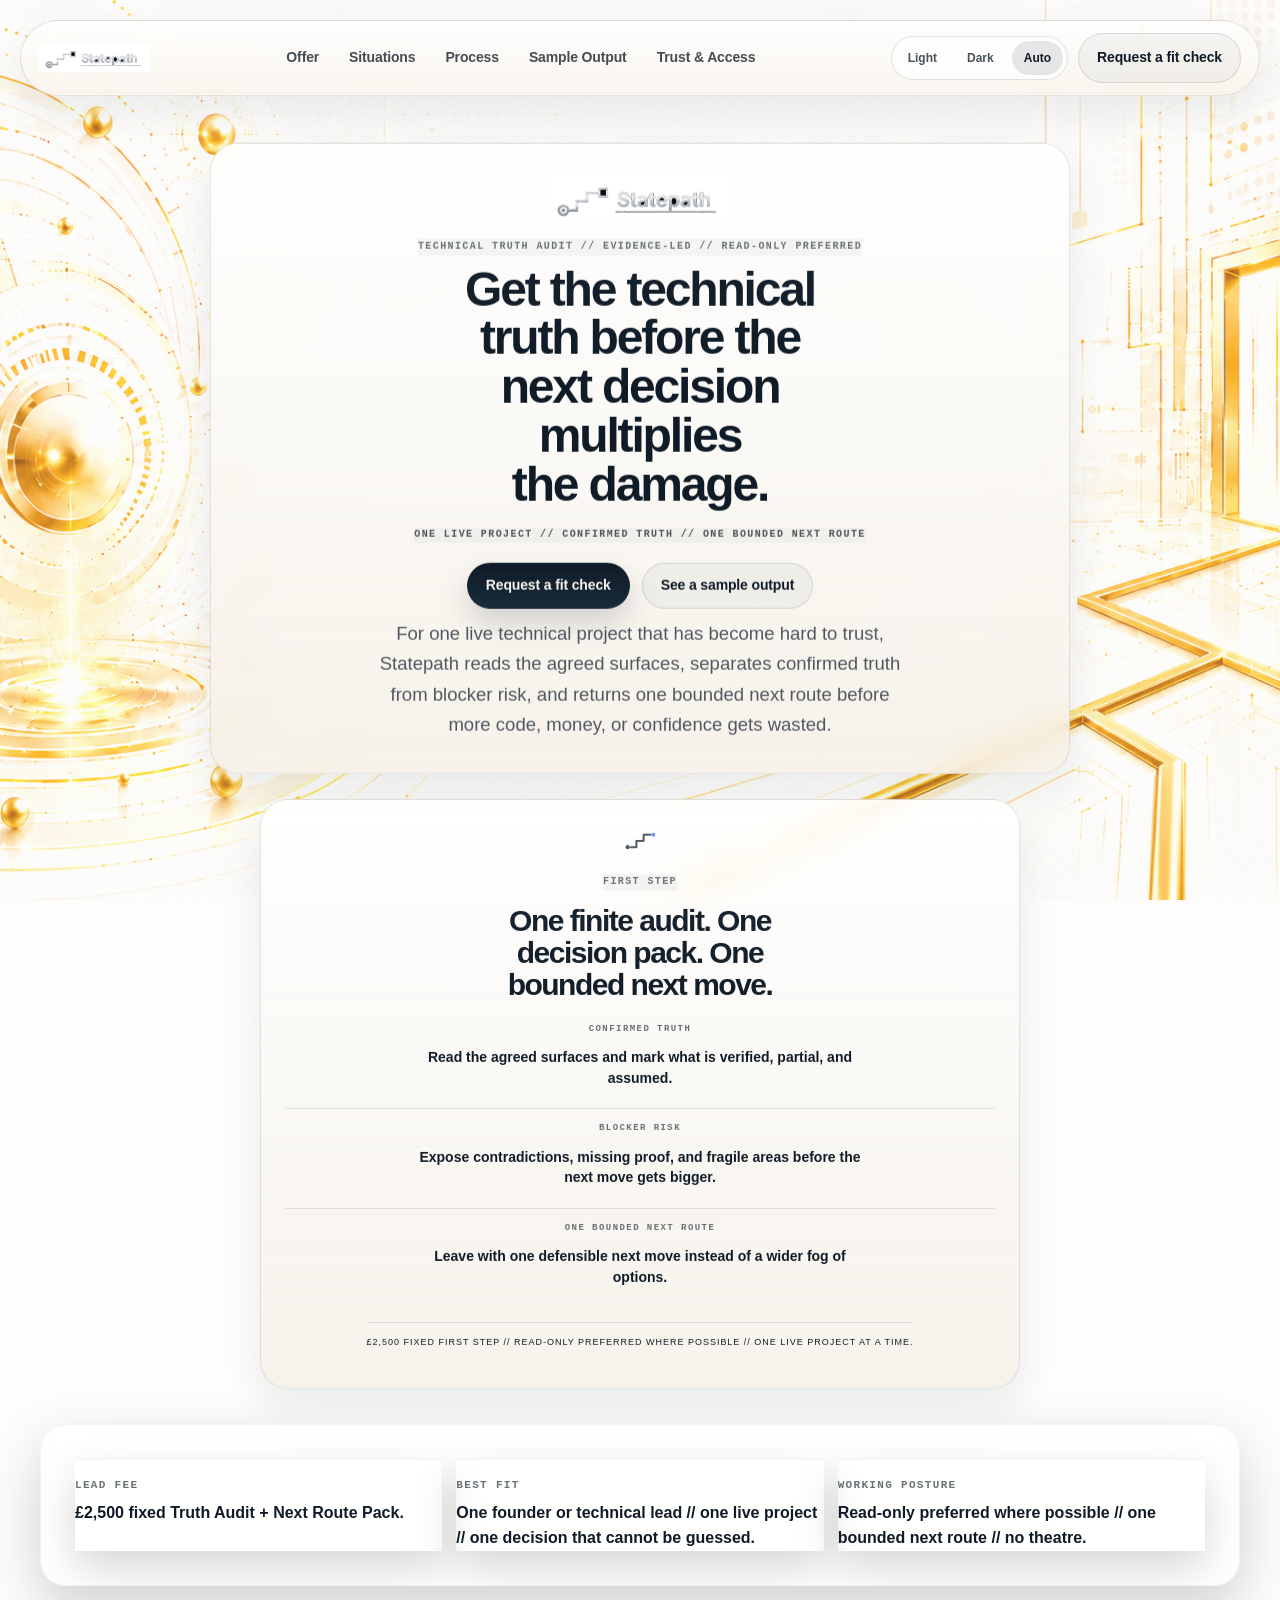
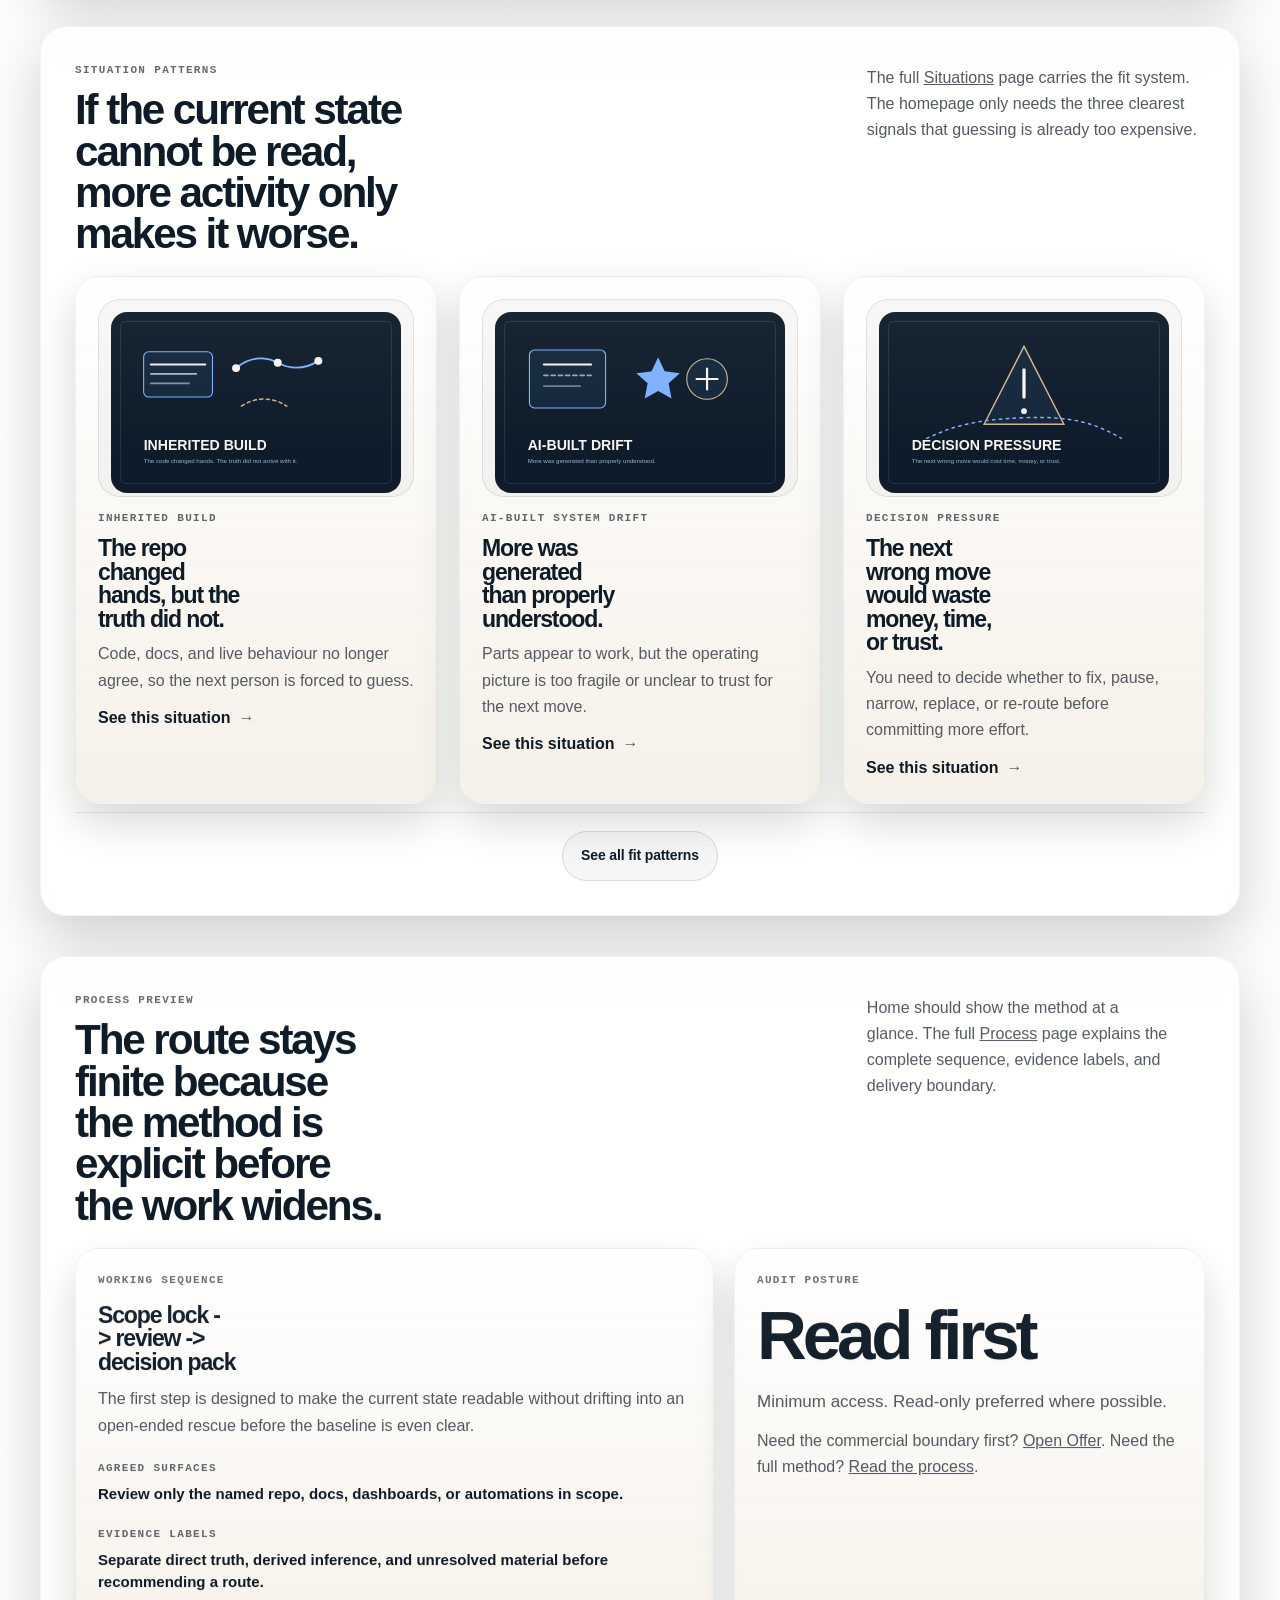
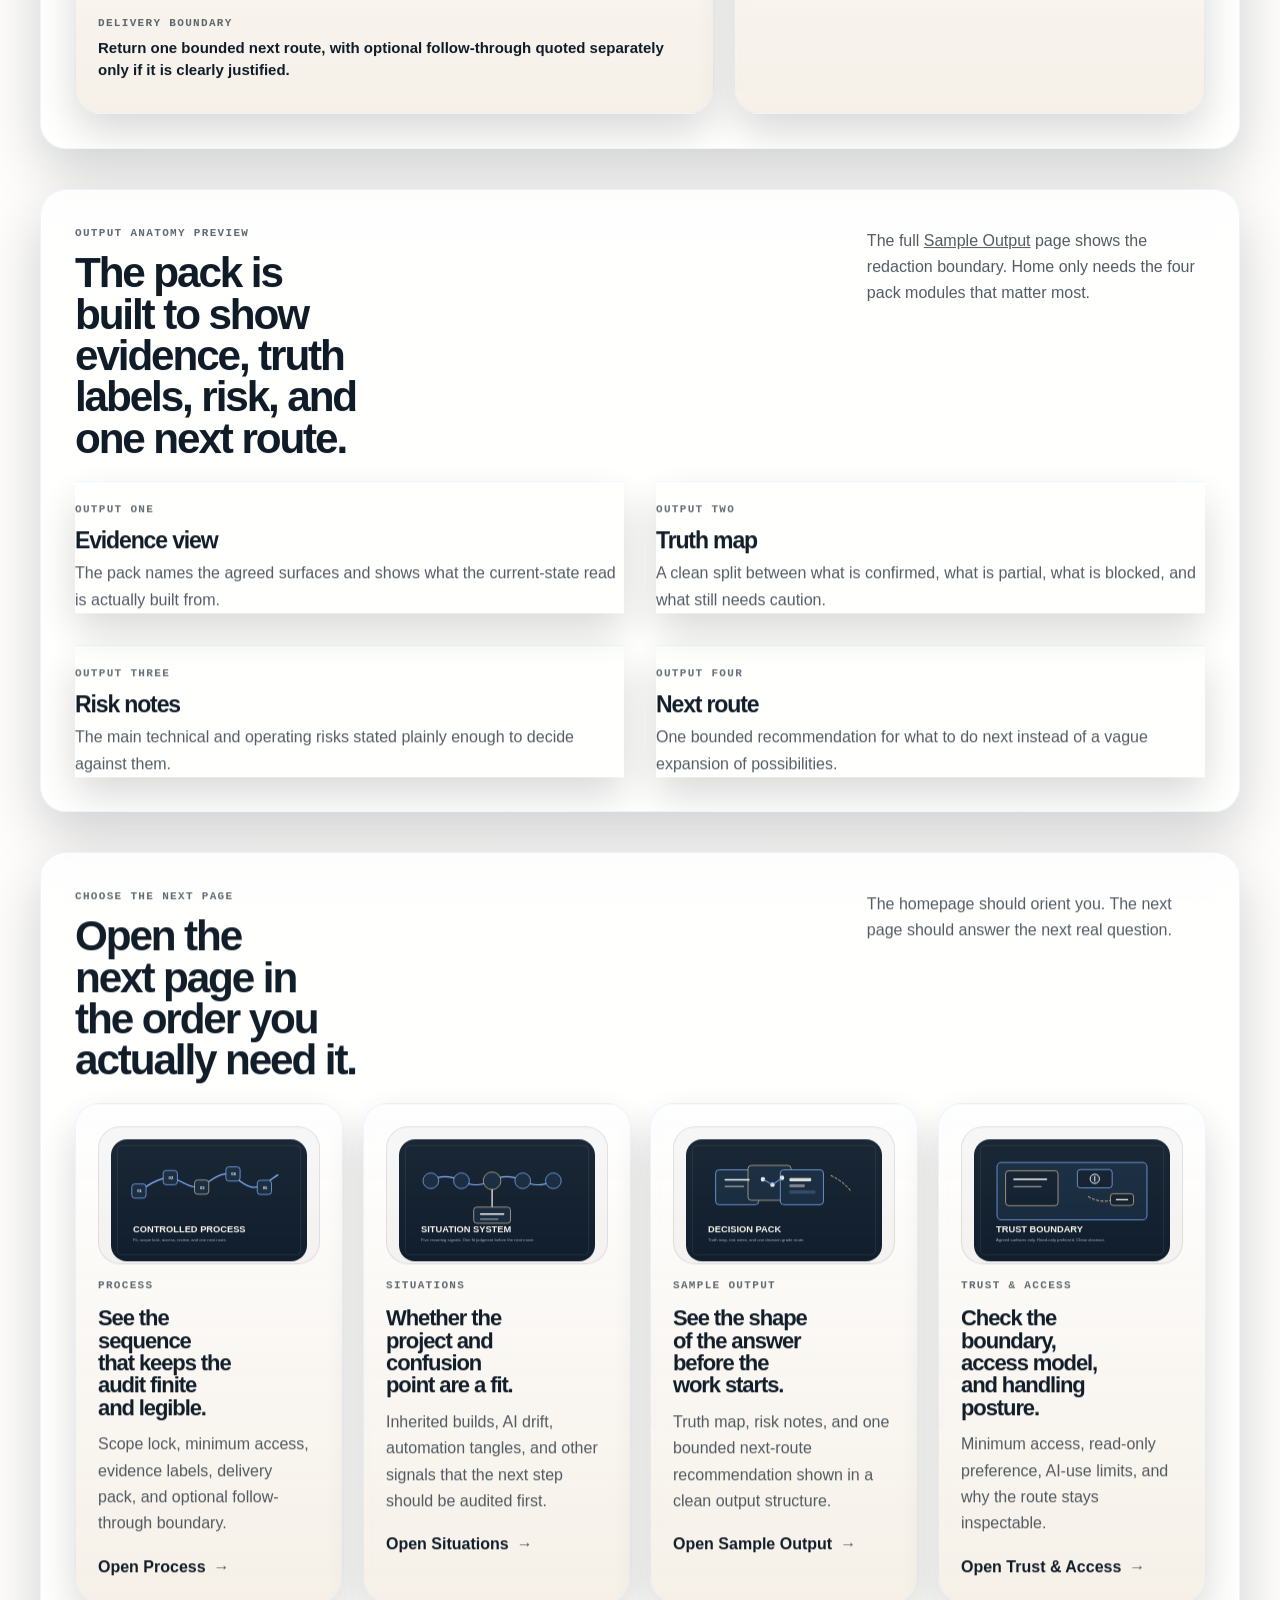
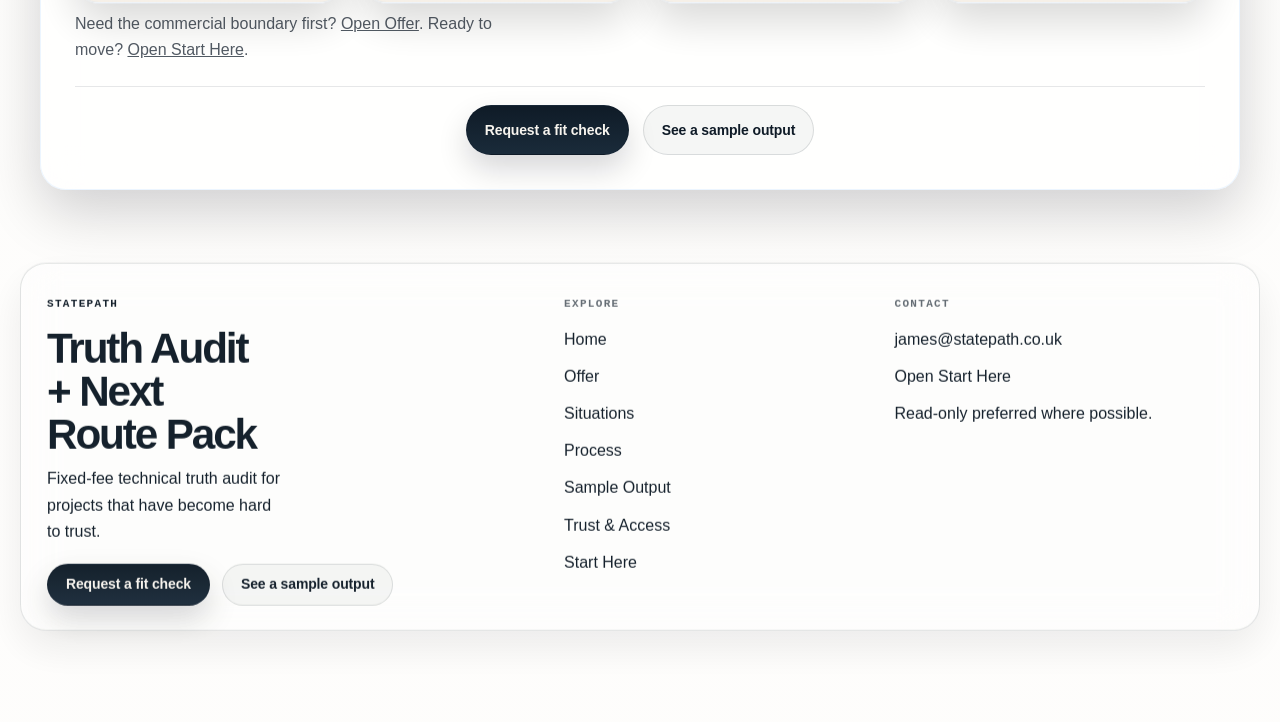
==== commit a9a3b38e: "Update live homepage backgrounds and logo PNG assets" ====
--- a/index.html
+++ b/index.html
@@ -30,8 +30,8 @@
     <header class="sp2-header">
       <div class="sp2-header-inner">
         <a class="sp2-brand" href="./index.html" aria-label="Statepath home">
-          <img class="sp2-logo-light" src="./assets/statepath-lockup-light.svg" alt="Statepath">
-          <img class="sp2-logo-dark" src="./assets/statepath-lockup-dark.svg" alt="Statepath">
+          <img class="sp2-logo-light" src="./assets/statepath-lockup-light.png" alt="Statepath">
+          <img class="sp2-logo-dark" src="./assets/statepath-lockup-dark.png" alt="Statepath">
         </a>
 
         <nav class="sp2-nav" aria-label="Primary navigation">
@@ -55,11 +55,9 @@
 
     <main class="sp2-main">
       <section class="sp2-hero sp2-hero-home sp2-hero-home-stacked sp2-hero-home-command">
-        <img class="sp2-home-banner-image sp2-home-banner-image-full sp2-home-banner-image-dark" src="./assets/statepath-hero-background-dark.png" alt="Statepath dark hero background illustration">
-
         <div class="sp2-home-title-group">
-          <img class="sp2-home-hero-logo sp2-logo-light" src="./assets/statepath-lockup-light.svg" alt="Statepath">
-          <img class="sp2-home-hero-logo sp2-logo-dark" src="./assets/statepath-lockup-dark.svg" alt="Statepath">
+          <img class="sp2-home-hero-logo sp2-logo-light" src="./assets/statepath-lockup-light.png" alt="Statepath">
+          <img class="sp2-home-hero-logo sp2-logo-dark" src="./assets/statepath-lockup-dark.png" alt="Statepath">
           <p class="sp2-eyebrow">Technical truth audit // Evidence-led // Read-only preferred</p>
           <h1>Get the technical truth before the next decision multiplies the damage.</h1>
           <p class="sp2-lede">For one live technical project that has become hard to trust, Statepath reads the agreed surfaces, separates confirmed truth from blocker risk, and returns one bounded next route before more code, money, or confidence gets wasted.</p>
--- a/styles.css
+++ b/styles.css
@@ -9548,6 +9548,57 @@
   }
 }
 
+/* --- 2026-05-22 asset refresh fix: allow themed homepage hero backgrounds to render --- */
+
+body.sp2-homepage .sp2-main > .sp2-hero.sp2-hero-home-command > .sp2-home-banner-image,
+body.sp2-homepage .sp2-main > .sp2-hero.sp2-hero-home-command > .sp2-home-banner-image-full,
+body.sp2-homepage .sp2-main > .sp2-hero.sp2-hero-home-command > .sp2-home-banner-image-dark,
+body.sp2-homepage .sp2-main > .sp2-hero.sp2-hero-home-command > .sp2-home-banner-image-light,
+body.sp2-homepage .sp2-page-home .sp2-main > .sp2-hero.sp2-hero-home-command > .sp2-home-banner-image,
+body.sp2-homepage .sp2-page-home .sp2-main > .sp2-hero.sp2-hero-home-command > .sp2-home-banner-image-full,
+body.sp2-homepage .sp2-page-home .sp2-main > .sp2-hero.sp2-hero-home-command > .sp2-home-banner-image-dark,
+body.sp2-homepage .sp2-page-home .sp2-main > .sp2-hero.sp2-hero-home-command > .sp2-home-banner-image-light {
+  position: absolute !important;
+  inset: 0 !important;
+  width: 100% !important;
+  height: 100% !important;
+  margin: 0 !important;
+  object-fit: cover !important;
+  object-position: center top !important;
+  pointer-events: none !important;
+}
+
+body.sp2-homepage .sp2-main > .sp2-hero.sp2-hero-home-command > .sp2-home-banner-image-light,
+body.sp2-homepage .sp2-page-home .sp2-main > .sp2-hero.sp2-hero-home-command > .sp2-home-banner-image-light,
+body.sp2-homepage .sp2-main > .sp2-hero.sp2-hero-home-command > .sp2-home-banner-image-dark,
+body.sp2-homepage .sp2-page-home .sp2-main > .sp2-hero.sp2-hero-home-command > .sp2-home-banner-image-dark {
+  visibility: hidden !important;
+}
+
+html[data-effective-theme="light"] body.sp2-homepage .sp2-main > .sp2-hero.sp2-hero-home-command > .sp2-home-banner-image-light,
+html[data-effective-theme="light"] body.sp2-homepage .sp2-page-home .sp2-main > .sp2-hero.sp2-hero-home-command > .sp2-home-banner-image-light {
+  display: block !important;
+  visibility: visible !important;
+}
+
+html[data-effective-theme="light"] body.sp2-homepage .sp2-main > .sp2-hero.sp2-hero-home-command > .sp2-home-banner-image-dark,
+html[data-effective-theme="light"] body.sp2-homepage .sp2-page-home .sp2-main > .sp2-hero.sp2-hero-home-command > .sp2-home-banner-image-dark {
+  display: none !important;
+  visibility: hidden !important;
+}
+
+html[data-effective-theme="dark"] body.sp2-homepage .sp2-main > .sp2-hero.sp2-hero-home-command > .sp2-home-banner-image-light,
+html[data-effective-theme="dark"] body.sp2-homepage .sp2-page-home .sp2-main > .sp2-hero.sp2-hero-home-command > .sp2-home-banner-image-light {
+  display: none !important;
+  visibility: hidden !important;
+}
+
+html[data-effective-theme="dark"] body.sp2-homepage .sp2-main > .sp2-hero.sp2-hero-home-command > .sp2-home-banner-image-dark,
+html[data-effective-theme="dark"] body.sp2-homepage .sp2-page-home .sp2-main > .sp2-hero.sp2-hero-home-command > .sp2-home-banner-image-dark {
+  display: block !important;
+  visibility: visible !important;
+}
+
 /* ========================================================================== 
    Phase 4 — visual worlds and asset rules
    ========================================================================== */
@@ -10134,6 +10185,150 @@
   }
 }
 
+/* --- 2026-05-23 FINAL live homepage authority lock: full-page background + transparent outer hero --- */
+
+html[data-effective-theme="dark"] body.sp2-homepage {
+  background:
+    linear-gradient(rgba(0, 0, 0, 0.58), rgba(0, 0, 0, 0.58)),
+    url("./assets/statepath-hero-background-dark.png") center center / cover no-repeat fixed !important;
+}
+
+html[data-effective-theme="light"] body.sp2-homepage {
+  background:
+    linear-gradient(rgba(246, 242, 234, 0.16), rgba(246, 242, 234, 0.16)),
+    url("./assets/statepath-hero-background-light.png") center center / cover no-repeat fixed !important;
+  color: #0f1b27 !important;
+}
+
+body.sp2-homepage .sp2-main > .sp2-hero.sp2-hero-home.sp2-hero-home-stacked.sp2-hero-home-command,
+body.sp2-homepage .sp2-page-home .sp2-main > .sp2-hero.sp2-hero-home.sp2-hero-home-stacked.sp2-hero-home-command,
+body.sp2-homepage .sp2-hero.sp2-hero-home.sp2-hero-home-stacked.sp2-hero-home-command,
+body.sp2-homepage .sp2-main > .sp2-hero.sp2-hero-home-command,
+body.sp2-homepage .sp2-page-home .sp2-main > .sp2-hero.sp2-hero-home-command,
+body.sp2-homepage .sp2-hero-home-command {
+  background: transparent !important;
+  border: 0 !important;
+  box-shadow: none !important;
+  backdrop-filter: none !important;
+}
+
+body.sp2-homepage .sp2-main > .sp2-hero.sp2-hero-home.sp2-hero-home-stacked.sp2-hero-home-command::before,
+body.sp2-homepage .sp2-main > .sp2-hero.sp2-hero-home.sp2-hero-home-stacked.sp2-hero-home-command::after,
+body.sp2-homepage .sp2-page-home .sp2-main > .sp2-hero.sp2-hero-home.sp2-hero-home-stacked.sp2-hero-home-command::before,
+body.sp2-homepage .sp2-page-home .sp2-main > .sp2-hero.sp2-hero-home.sp2-hero-home-stacked.sp2-hero-home-command::after,
+body.sp2-homepage .sp2-hero.sp2-hero-home.sp2-hero-home-stacked.sp2-hero-home-command::before,
+body.sp2-homepage .sp2-hero.sp2-hero-home.sp2-hero-home-stacked.sp2-hero-home-command::after,
+body.sp2-homepage .sp2-main > .sp2-hero.sp2-hero-home-command::before,
+body.sp2-homepage .sp2-main > .sp2-hero.sp2-hero-home-command::after,
+body.sp2-homepage .sp2-page-home .sp2-main > .sp2-hero.sp2-hero-home-command::before,
+body.sp2-homepage .sp2-page-home .sp2-main > .sp2-hero.sp2-hero-home-command::after,
+body.sp2-homepage .sp2-hero-home-command::before,
+body.sp2-homepage .sp2-hero-home-command::after {
+  content: none !important;
+  display: none !important;
+  background: none !important;
+}
+
+body.sp2-homepage .sp2-home-banner-image,
+body.sp2-homepage .sp2-home-banner-image-full,
+body.sp2-homepage .sp2-home-banner-image-light,
+body.sp2-homepage .sp2-home-banner-image-dark {
+  display: none !important;
+}
+
+/* --- 2026-05-23 live homepage hard lock: full-page background + transparent outer hero --- */
+
+html[data-effective-theme="dark"] body.sp2-homepage {
+  background:
+    linear-gradient(rgba(0, 0, 0, 0.58), rgba(0, 0, 0, 0.58)),
+    url("./assets/statepath-hero-background-dark.png") center center / cover no-repeat fixed !important;
+}
+
+html[data-effective-theme="light"] body.sp2-homepage {
+  background:
+    linear-gradient(rgba(246, 242, 234, 0.16), rgba(246, 242, 234, 0.16)),
+    url("./assets/statepath-hero-background-light.png") center center / cover no-repeat fixed !important;
+  color: #0f1b27 !important;
+}
+
+body.sp2-homepage .sp2-main > .sp2-hero.sp2-hero-home.sp2-hero-home-stacked.sp2-hero-home-command,
+body.sp2-homepage .sp2-page-home .sp2-main > .sp2-hero.sp2-hero-home.sp2-hero-home-stacked.sp2-hero-home-command,
+body.sp2-homepage .sp2-hero.sp2-hero-home.sp2-hero-home-stacked.sp2-hero-home-command,
+body.sp2-homepage .sp2-main > .sp2-hero.sp2-hero-home-command,
+body.sp2-homepage .sp2-page-home .sp2-main > .sp2-hero.sp2-hero-home-command,
+body.sp2-homepage .sp2-hero-home-command {
+  background: transparent !important;
+  border: 0 !important;
+  box-shadow: none !important;
+  backdrop-filter: none !important;
+}
+
+body.sp2-homepage .sp2-main > .sp2-hero.sp2-hero-home.sp2-hero-home-stacked.sp2-hero-home-command::before,
+body.sp2-homepage .sp2-main > .sp2-hero.sp2-hero-home.sp2-hero-home-stacked.sp2-hero-home-command::after,
+body.sp2-homepage .sp2-page-home .sp2-main > .sp2-hero.sp2-hero-home.sp2-hero-home-stacked.sp2-hero-home-command::before,
+body.sp2-homepage .sp2-page-home .sp2-main > .sp2-hero.sp2-hero-home.sp2-hero-home-stacked.sp2-hero-home-command::after,
+body.sp2-homepage .sp2-hero.sp2-hero-home.sp2-hero-home-stacked.sp2-hero-home-command::before,
+body.sp2-homepage .sp2-hero.sp2-hero-home.sp2-hero-home-stacked.sp2-hero-home-command::after,
+body.sp2-homepage .sp2-main > .sp2-hero.sp2-hero-home-command::before,
+body.sp2-homepage .sp2-main > .sp2-hero.sp2-hero-home-command::after,
+body.sp2-homepage .sp2-page-home .sp2-main > .sp2-hero.sp2-hero-home-command::before,
+body.sp2-homepage .sp2-page-home .sp2-main > .sp2-hero.sp2-hero-home-command::after,
+body.sp2-homepage .sp2-hero-home-command::before,
+body.sp2-homepage .sp2-hero-home-command::after {
+  content: none !important;
+  display: none !important;
+  background: none !important;
+}
+
+body.sp2-homepage .sp2-home-banner-image,
+body.sp2-homepage .sp2-home-banner-image-full,
+body.sp2-homepage .sp2-home-banner-image-light,
+body.sp2-homepage .sp2-home-banner-image-dark {
+  display: none !important;
+}
+
+/* --- 2026-05-22 live-route correction: use full-page theme background, not inner hero image --- */
+
+html[data-effective-theme="dark"] body.sp2-homepage {
+  background:
+    linear-gradient(rgba(0, 0, 0, 0.58), rgba(0, 0, 0, 0.58)),
+    url("./assets/statepath-hero-background-dark.png") center center / cover no-repeat fixed !important;
+}
+
+html[data-effective-theme="light"] body.sp2-homepage {
+  background:
+    linear-gradient(rgba(246, 242, 234, 0.22), rgba(246, 242, 234, 0.22)),
+    url("./assets/statepath-hero-background-light.png") center center / cover no-repeat fixed !important;
+  color: #0f1b27 !important;
+}
+
+body.sp2-homepage .sp2-main > .sp2-hero.sp2-hero-home.sp2-hero-home-stacked.sp2-hero-home-command,
+body.sp2-homepage .sp2-page-home .sp2-main > .sp2-hero.sp2-hero-home.sp2-hero-home-stacked.sp2-hero-home-command,
+body.sp2-homepage .sp2-hero.sp2-hero-home.sp2-hero-home-stacked.sp2-hero-home-command {
+  background: transparent !important;
+  border: 0 !important;
+  box-shadow: none !important;
+  backdrop-filter: none !important;
+}
+
+body.sp2-homepage .sp2-main > .sp2-hero.sp2-hero-home.sp2-hero-home-stacked.sp2-hero-home-command::before,
+body.sp2-homepage .sp2-main > .sp2-hero.sp2-hero-home.sp2-hero-home-stacked.sp2-hero-home-command::after,
+body.sp2-homepage .sp2-page-home .sp2-main > .sp2-hero.sp2-hero-home.sp2-hero-home-stacked.sp2-hero-home-command::before,
+body.sp2-homepage .sp2-page-home .sp2-main > .sp2-hero.sp2-hero-home.sp2-hero-home-stacked.sp2-hero-home-command::after,
+body.sp2-homepage .sp2-hero.sp2-hero-home.sp2-hero-home-stacked.sp2-hero-home-command::before,
+body.sp2-homepage .sp2-hero.sp2-hero-home.sp2-hero-home-stacked.sp2-hero-home-command::after {
+  content: none !important;
+  display: none !important;
+  background: none !important;
+}
+
+body.sp2-homepage .sp2-home-banner-image,
+body.sp2-homepage .sp2-home-banner-image-full,
+body.sp2-homepage .sp2-home-banner-image-light,
+body.sp2-homepage .sp2-home-banner-image-dark {
+  display: none !important;
+}
+
 /* --- Phase 1 shared-system lock --- */
 
 .sp2-header-tools {
@@ -10348,4 +10543,55 @@
   body.sp2-homepage .sp2-home-title-group .sp2-actions .sp2-button {
     width: 100% !important;
   }
+}
+
+/* --- 2026-05-23 TRUE END-OF-FILE live homepage authority lock --- */
+
+html[data-effective-theme="dark"] body.sp2-homepage {
+  background:
+    linear-gradient(rgba(0, 0, 0, 0.58), rgba(0, 0, 0, 0.58)),
+    url("./assets/statepath-hero-background-dark.png") center center / cover no-repeat fixed !important;
+}
+
+html[data-effective-theme="light"] body.sp2-homepage {
+  background:
+    linear-gradient(rgba(246, 242, 234, 0.16), rgba(246, 242, 234, 0.16)),
+    url("./assets/statepath-hero-background-light.png") center center / cover no-repeat fixed !important;
+  color: #0f1b27 !important;
+}
+
+body.sp2-homepage .sp2-main > .sp2-hero.sp2-hero-home.sp2-hero-home-stacked.sp2-hero-home-command,
+body.sp2-homepage .sp2-page-home .sp2-main > .sp2-hero.sp2-hero-home.sp2-hero-home-stacked.sp2-hero-home-command,
+body.sp2-homepage .sp2-hero.sp2-hero-home.sp2-hero-home-stacked.sp2-hero-home-command,
+body.sp2-homepage .sp2-main > .sp2-hero.sp2-hero-home-command,
+body.sp2-homepage .sp2-page-home .sp2-main > .sp2-hero.sp2-hero-home-command,
+body.sp2-homepage .sp2-hero-home-command {
+  background: transparent !important;
+  border: 0 !important;
+  box-shadow: none !important;
+  backdrop-filter: none !important;
+}
+
+body.sp2-homepage .sp2-main > .sp2-hero.sp2-hero-home.sp2-hero-home-stacked.sp2-hero-home-command::before,
+body.sp2-homepage .sp2-main > .sp2-hero.sp2-hero-home.sp2-hero-home-stacked.sp2-hero-home-command::after,
+body.sp2-homepage .sp2-page-home .sp2-main > .sp2-hero.sp2-hero-home.sp2-hero-home-stacked.sp2-hero-home-command::before,
+body.sp2-homepage .sp2-page-home .sp2-main > .sp2-hero.sp2-hero-home.sp2-hero-home-stacked.sp2-hero-home-command::after,
+body.sp2-homepage .sp2-hero.sp2-hero-home.sp2-hero-home-stacked.sp2-hero-home-command::before,
+body.sp2-homepage .sp2-hero.sp2-hero-home.sp2-hero-home-stacked.sp2-hero-home-command::after,
+body.sp2-homepage .sp2-main > .sp2-hero.sp2-hero-home-command::before,
+body.sp2-homepage .sp2-main > .sp2-hero.sp2-hero-home-command::after,
+body.sp2-homepage .sp2-page-home .sp2-main > .sp2-hero.sp2-hero-home-command::before,
+body.sp2-homepage .sp2-page-home .sp2-main > .sp2-hero.sp2-hero-home-command::after,
+body.sp2-homepage .sp2-hero-home-command::before,
+body.sp2-homepage .sp2-hero-home-command::after {
+  content: none !important;
+  display: none !important;
+  background: none !important;
+}
+
+body.sp2-homepage .sp2-home-banner-image,
+body.sp2-homepage .sp2-home-banner-image-full,
+body.sp2-homepage .sp2-home-banner-image-light,
+body.sp2-homepage .sp2-home-banner-image-dark {
+  display: none !important;
 }
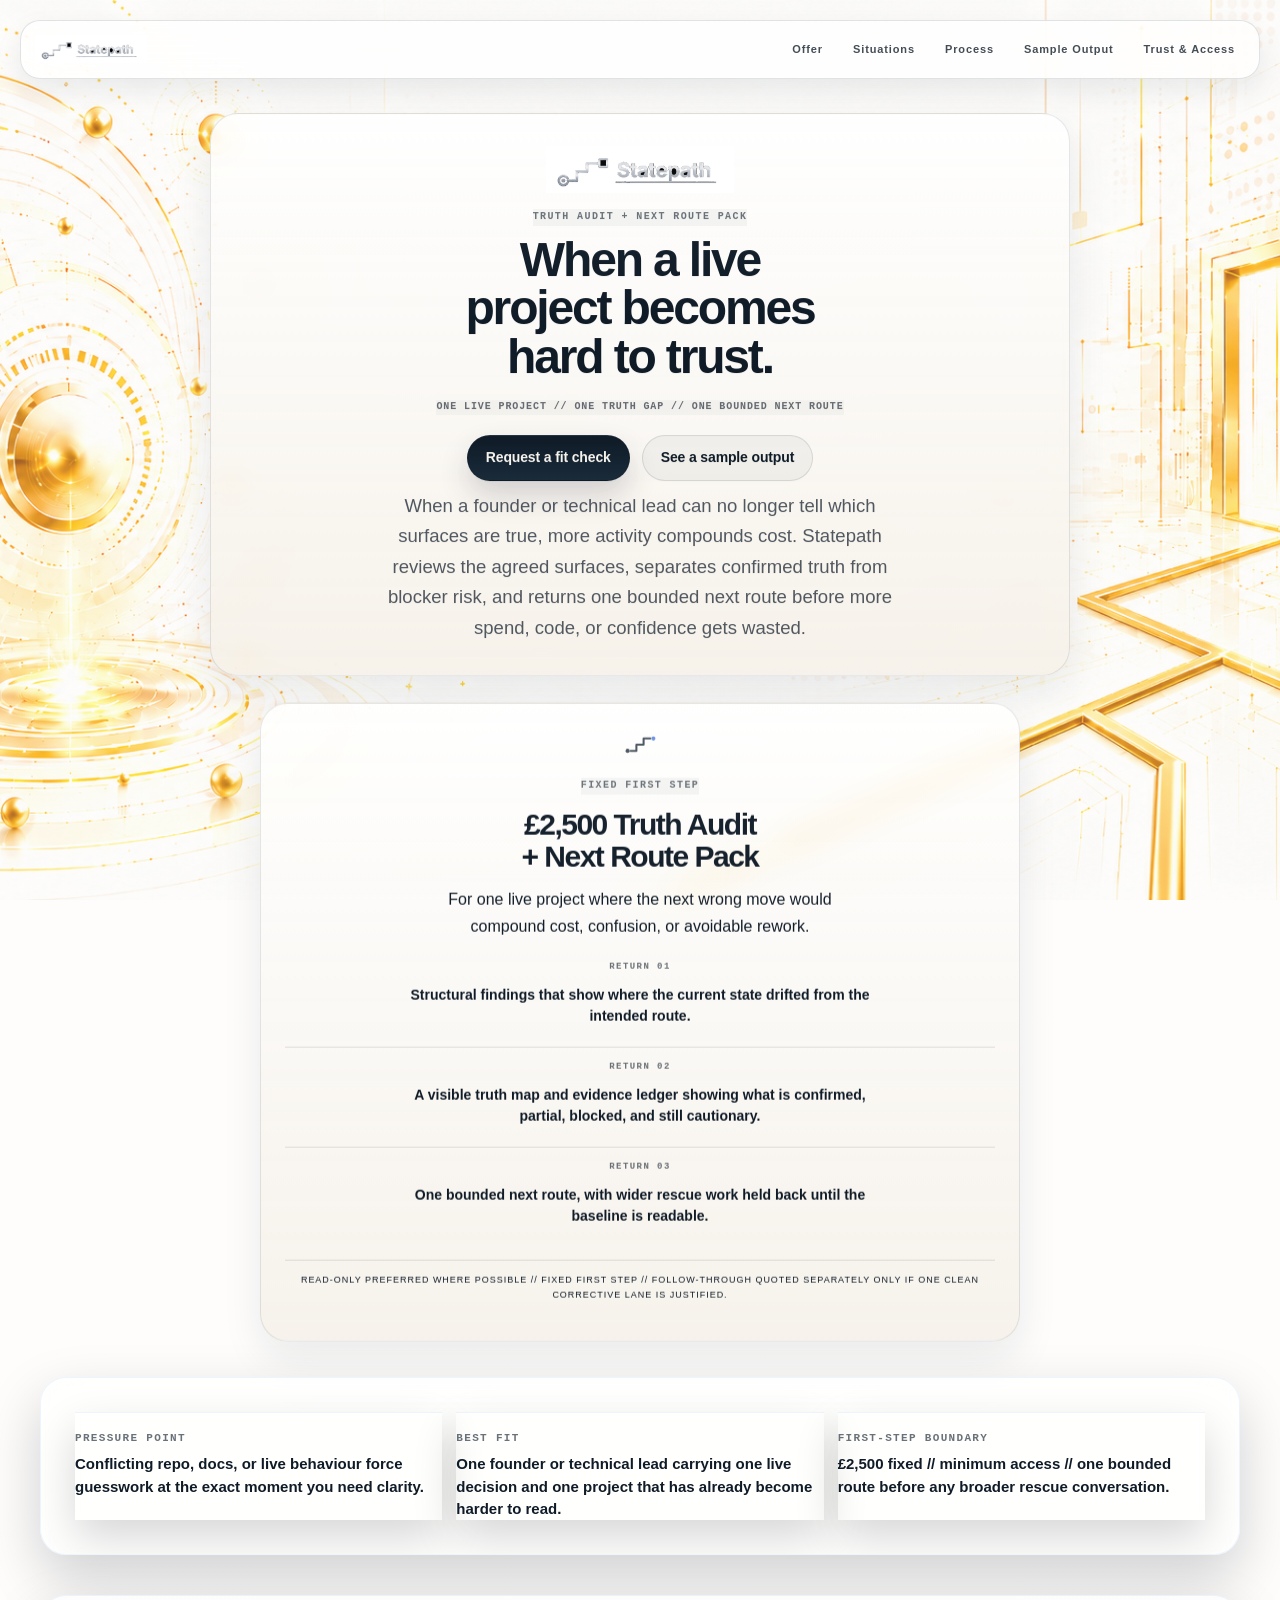
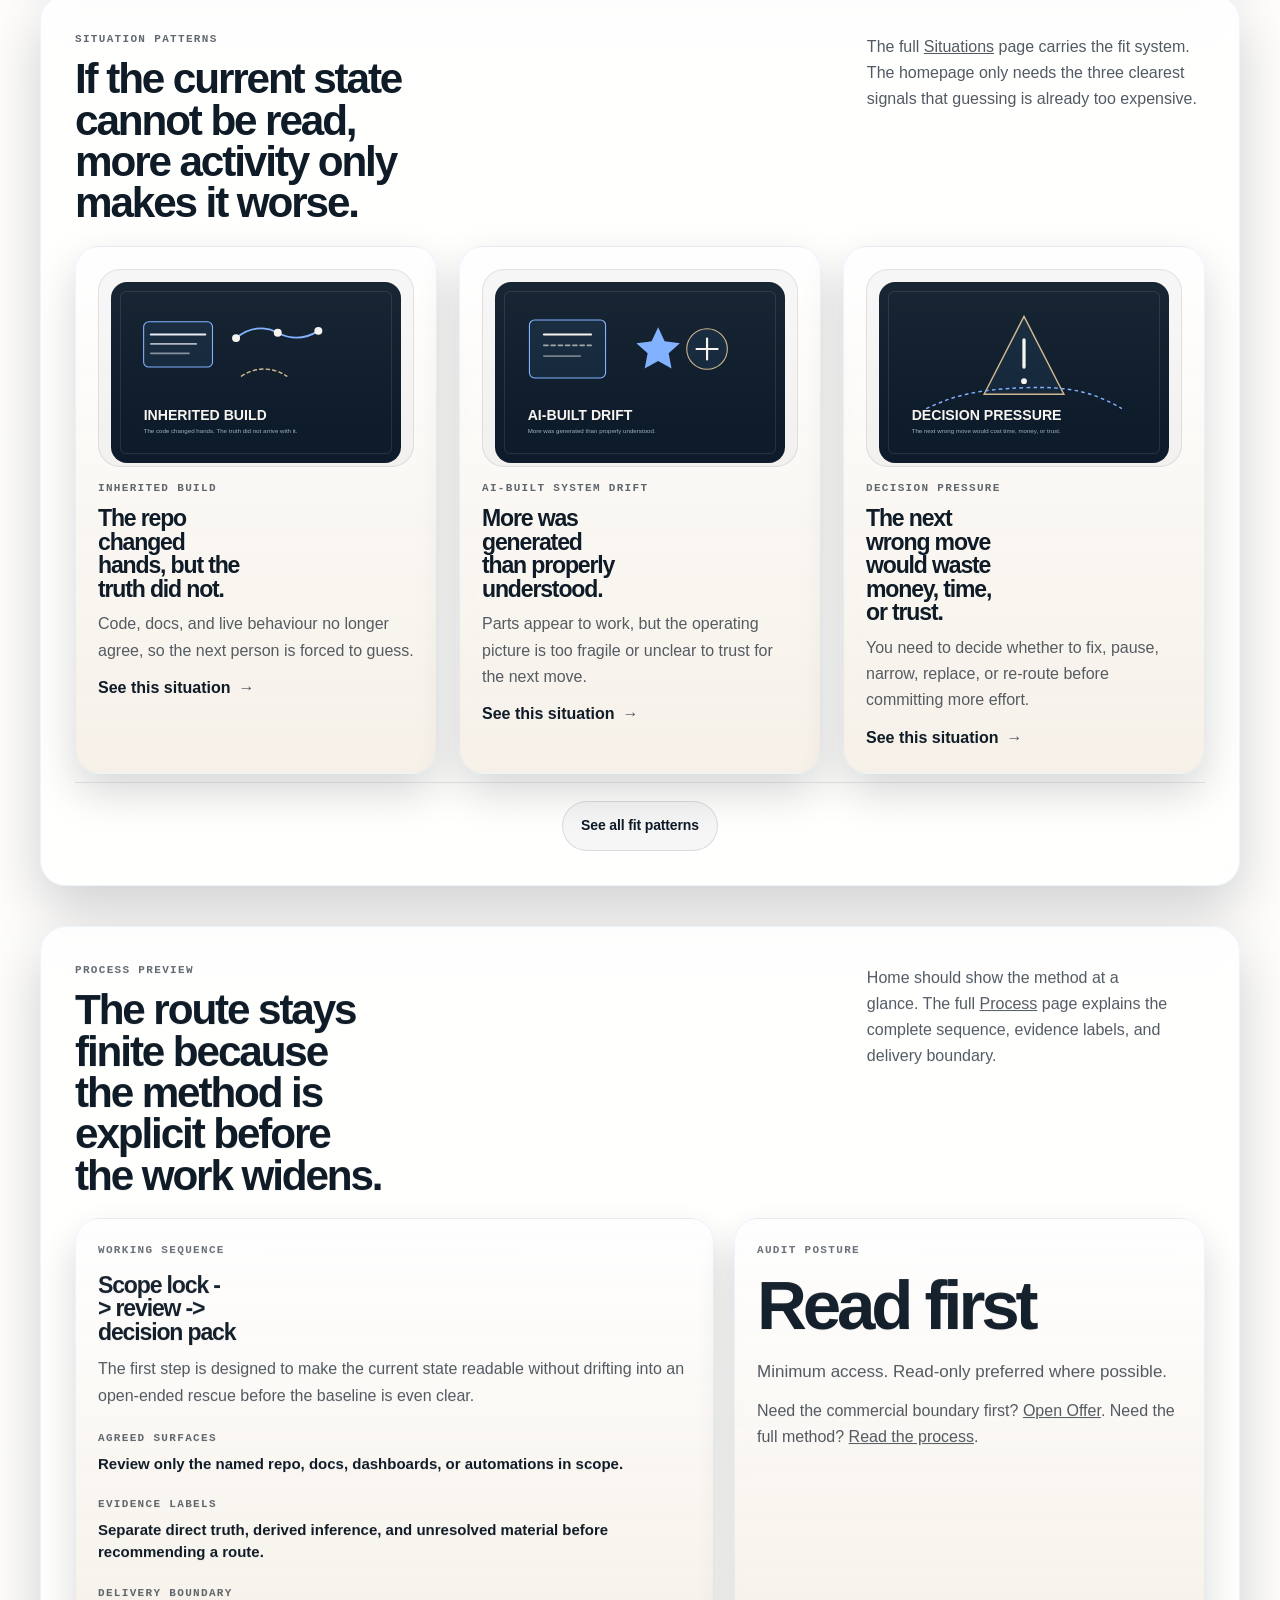
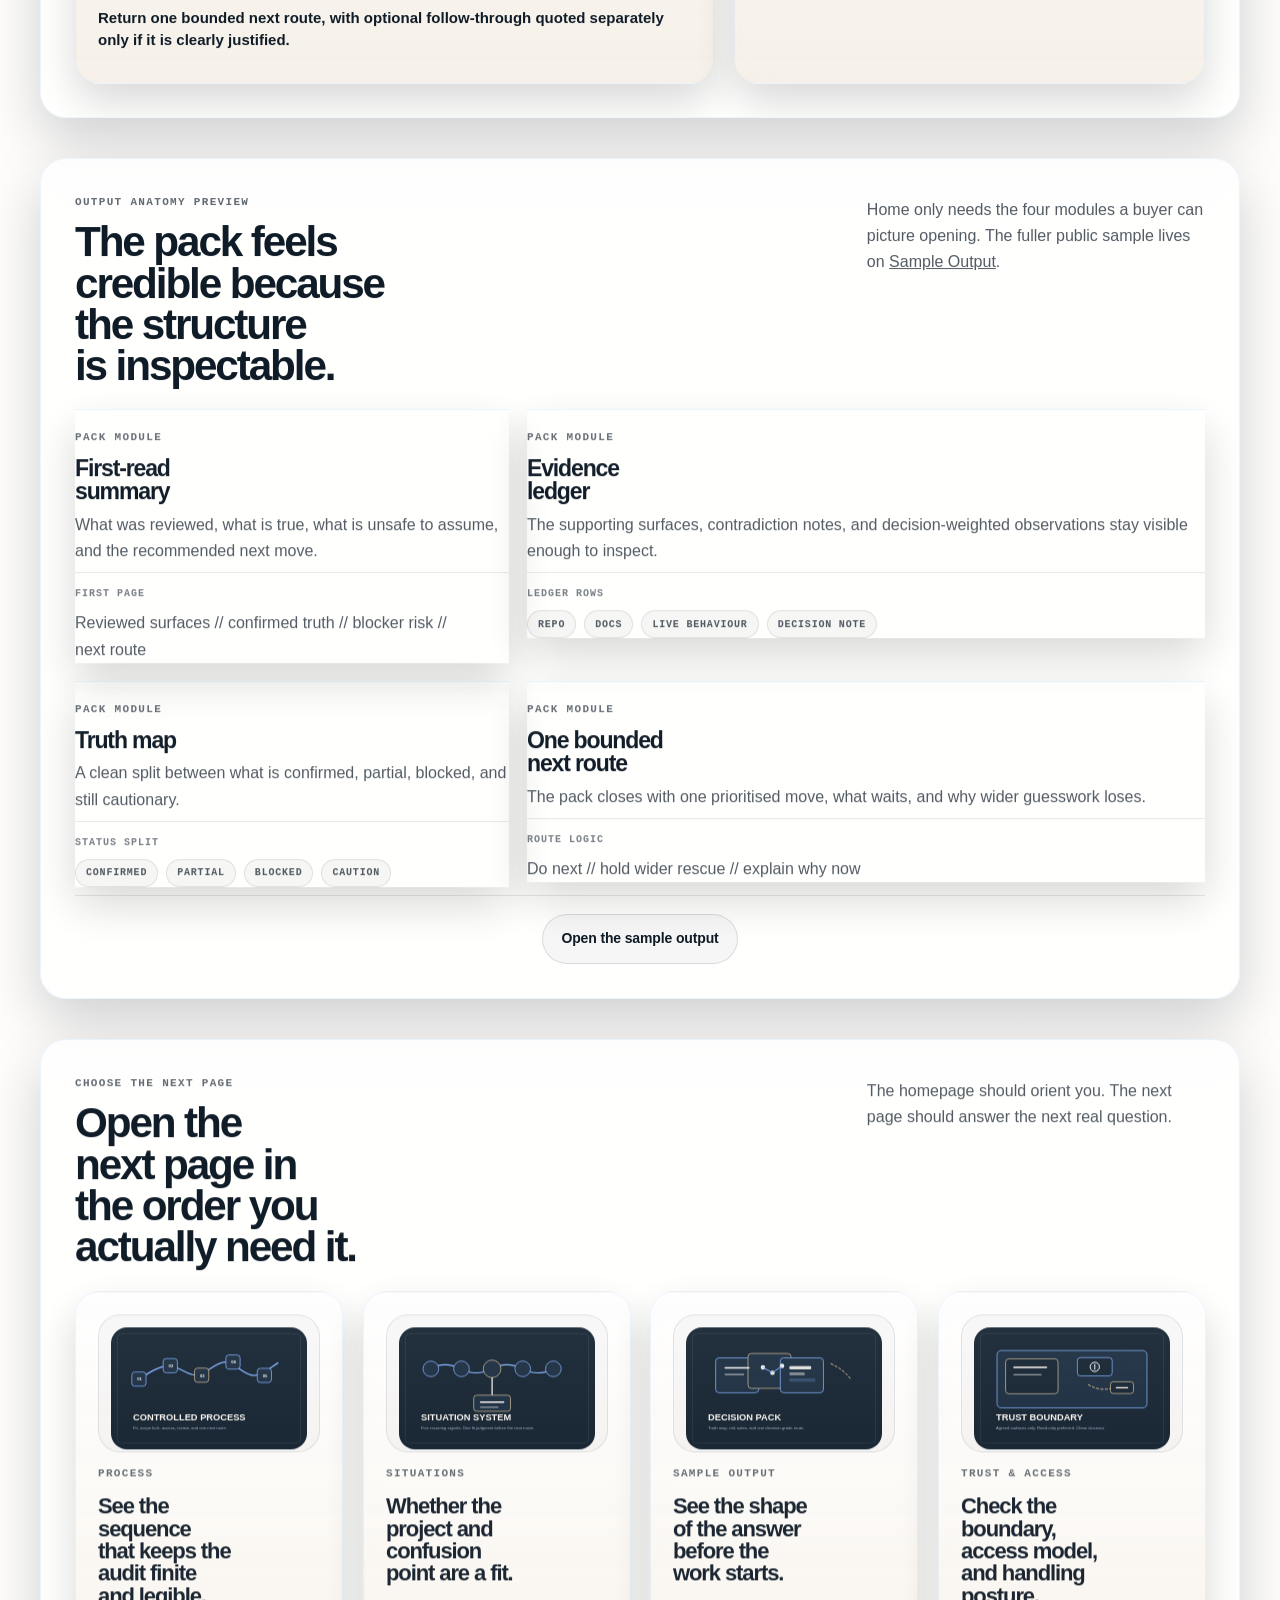
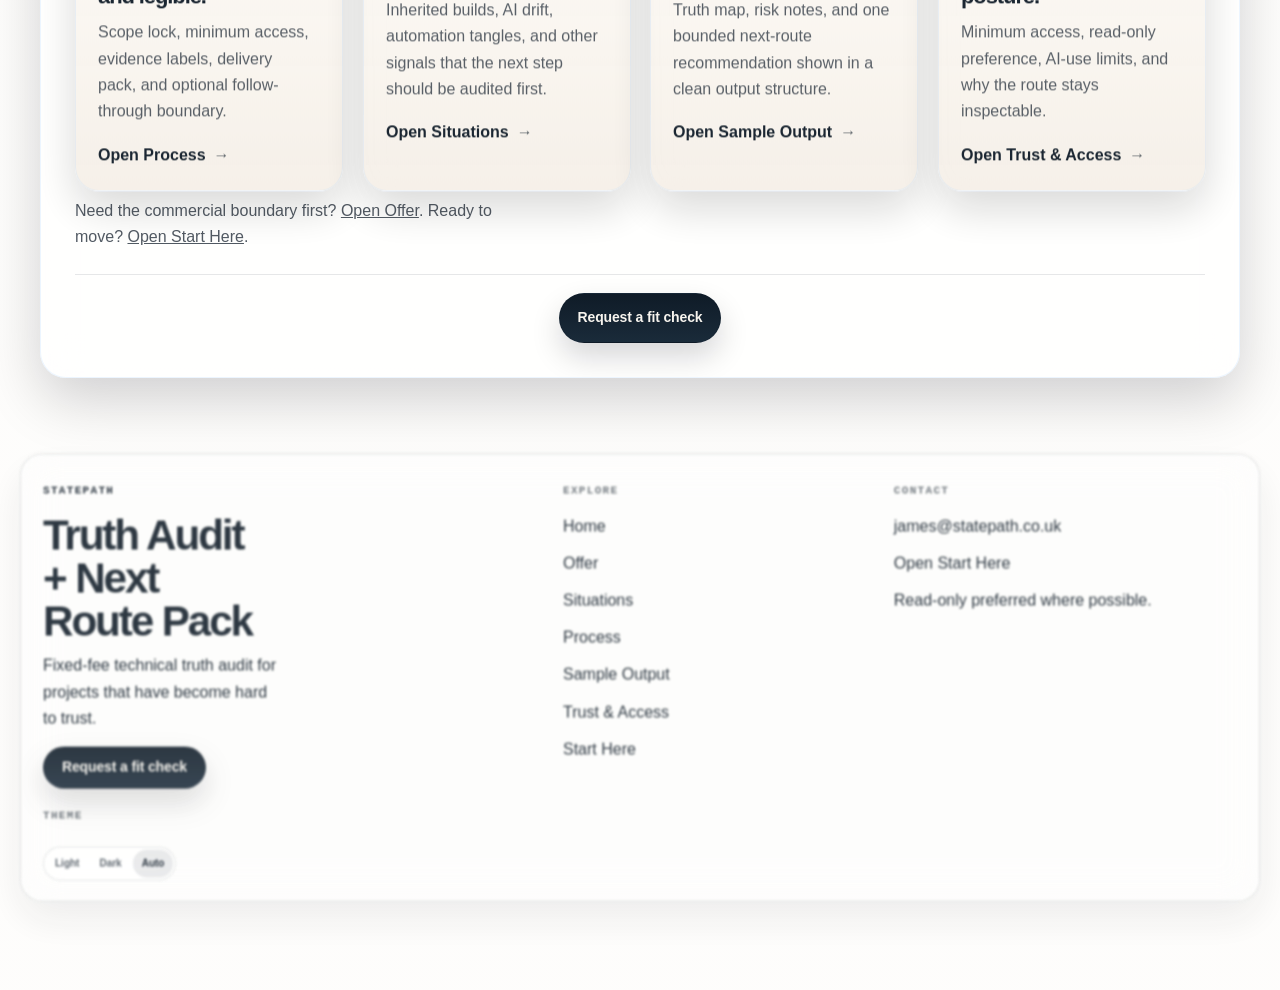
==== commit 4a86ac28: "Move Statepath theme toggle to footer" ====
--- a/index.html
+++ b/index.html
@@ -41,15 +41,6 @@
           <a href="./sample-output.html">Sample Output</a>
           <a href="./trust-access.html">Trust &amp; Access</a>
         </nav>
-
-        <div class="sp2-header-tools">
-          <div class="sp2-theme-toggle" role="group" aria-label="Theme switcher">
-            <button class="sp2-theme-button" type="button" data-theme-choice="light">Light</button>
-            <button class="sp2-theme-button" type="button" data-theme-choice="dark">Dark</button>
-            <button class="sp2-theme-button" type="button" data-theme-choice="auto">Auto</button>
-          </div>
-          <a class="sp2-button sp2-button-ghost" href="./start-here.html">Request a fit check</a>
-        </div>
       </div>
     </header>
 
@@ -58,10 +49,10 @@
         <div class="sp2-home-title-group">
           <img class="sp2-home-hero-logo sp2-logo-light" src="./assets/statepath-lockup-light.png" alt="Statepath">
           <img class="sp2-home-hero-logo sp2-logo-dark" src="./assets/statepath-lockup-dark.png" alt="Statepath">
-          <p class="sp2-eyebrow">Technical truth audit // Evidence-led // Read-only preferred</p>
-          <h1>Get the technical truth before the next decision multiplies the damage.</h1>
-          <p class="sp2-lede">For one live technical project that has become hard to trust, Statepath reads the agreed surfaces, separates confirmed truth from blocker risk, and returns one bounded next route before more code, money, or confidence gets wasted.</p>
-          <p class="sp2-home-proofline">One live project // confirmed truth // one bounded next route</p>
+          <p class="sp2-eyebrow">Truth Audit + Next Route Pack</p>
+          <h1>When a live project becomes hard to trust.</h1>
+          <p class="sp2-lede">When a founder or technical lead can no longer tell which surfaces are true, more activity compounds cost. Statepath reviews the agreed surfaces, separates confirmed truth from blocker risk, and returns one bounded next route before more spend, code, or confidence gets wasted.</p>
+          <p class="sp2-home-proofline">One live project // one truth gap // one bounded next route</p>
 
           <div class="sp2-actions">
             <a class="sp2-button sp2-button-primary" href="./start-here.html">Request a fit check</a>
@@ -69,42 +60,43 @@
           </div>
         </div>
 
-        <aside class="sp2-panel sp2-prompt-panel" aria-label="Statepath trust route preview">
+        <aside class="sp2-panel sp2-prompt-panel sp2-home-engagement-panel" aria-label="Statepath fixed first step">
           <img class="sp2-hero-symbol sp2-logo-light" src="./assets/statepath-symbol-light.svg" alt="">
           <img class="sp2-hero-symbol sp2-logo-dark" src="./assets/statepath-symbol-dark.svg" alt="">
-          <p class="sp2-label">First step</p>
-          <h3 class="sp2-prompt-question">One finite audit. One decision pack. One bounded next move.</h3>
+          <p class="sp2-label">Fixed first step</p>
+          <h3 class="sp2-prompt-question">£2,500 Truth Audit + Next Route Pack</h3>
+          <p class="sp2-home-engagement-intro">For one live project where the next wrong move would compound cost, confusion, or avoidable rework.</p>
           <div class="sp2-hero-route-list">
             <div class="sp2-hero-route">
-              <span class="sp2-hero-route-kicker">Confirmed truth</span>
-              <strong>Read the agreed surfaces and mark what is verified, partial, and assumed.</strong>
+              <span class="sp2-hero-route-kicker">Return 01</span>
+              <strong>Structural findings that show where the current state drifted from the intended route.</strong>
             </div>
             <div class="sp2-hero-route">
-              <span class="sp2-hero-route-kicker">Blocker risk</span>
-              <strong>Expose contradictions, missing proof, and fragile areas before the next move gets bigger.</strong>
+              <span class="sp2-hero-route-kicker">Return 02</span>
+              <strong>A visible truth map and evidence ledger showing what is confirmed, partial, blocked, and still cautionary.</strong>
             </div>
             <div class="sp2-hero-route">
-              <span class="sp2-hero-route-kicker">One bounded next route</span>
-              <strong>Leave with one defensible next move instead of a wider fog of options.</strong>
-            </div>
-          </div>
-          <p class="sp2-hero-note">£2,500 fixed first step // read-only preferred where possible // one live project at a time.</p>
+              <span class="sp2-hero-route-kicker">Return 03</span>
+              <strong>One bounded next route, with wider rescue work held back until the baseline is readable.</strong>
+            </div>
+          </div>
+          <p class="sp2-hero-note">Read-only preferred where possible // fixed first step // follow-through quoted separately only if one clean corrective lane is justified.</p>
         </aside>
       </section>
 
       <section class="sp2-section sp2-home-proof-band" aria-label="Statepath homepage proof band">
         <div class="sp2-home-proof-grid">
           <article class="sp2-home-proof-item">
-            <span class="sp2-label">Lead fee</span>
-            <strong>£2,500 fixed Truth Audit + Next Route Pack.</strong>
+            <span class="sp2-label">Pressure point</span>
+            <strong>Conflicting repo, docs, or live behaviour force guesswork at the exact moment you need clarity.</strong>
           </article>
           <article class="sp2-home-proof-item">
             <span class="sp2-label">Best fit</span>
-            <strong>One founder or technical lead // one live project // one decision that cannot be guessed.</strong>
+            <strong>One founder or technical lead carrying one live decision and one project that has already become harder to read.</strong>
           </article>
           <article class="sp2-home-proof-item">
-            <span class="sp2-label">Working posture</span>
-            <strong>Read-only preferred where possible // one bounded next route // no theatre.</strong>
+            <span class="sp2-label">First-step boundary</span>
+            <strong>£2,500 fixed // minimum access // one bounded route before any broader rescue conversation.</strong>
           </article>
         </div>
       </section>
@@ -206,35 +198,65 @@
         <div class="sp2-section-header">
           <div>
             <p class="sp2-eyebrow">Output anatomy preview</p>
-            <h2>The pack is built to show evidence, truth labels, risk, and one next route.</h2>
-          </div>
-          <p class="sp2-section-note">The full <a href="./sample-output.html">Sample Output</a> page shows the redaction boundary. Home only needs the four pack modules that matter most.</p>
-        </div>
-
-        <div class="sp2-authority-grid">
-          <article class="sp2-card">
-            <span class="sp2-label">Output one</span>
-            <h3>Evidence view</h3>
-            <p>The pack names the agreed surfaces and shows what the current-state read is actually built from.</p>
-          </article>
-
-          <article class="sp2-card">
-            <span class="sp2-label">Output two</span>
+            <h2>The pack feels credible because the structure is inspectable.</h2>
+          </div>
+          <p class="sp2-section-note">Home only needs the four modules a buyer can picture opening. The fuller public sample lives on <a href="./sample-output.html">Sample Output</a>.</p>
+        </div>
+
+        <div class="sp2-card-grid sp2-card-grid-2 sp2-home-output-grid">
+          <article class="sp2-card sp2-card-proof">
+            <span class="sp2-label">Pack module</span>
+            <h3>First-read summary</h3>
+            <p>What was reviewed, what is true, what is unsafe to assume, and the recommended next move.</p>
+            <div class="sp2-proof-fragment">
+              <span class="sp2-proof-fragment-kicker">First page</span>
+              <p>Reviewed surfaces // confirmed truth // blocker risk // next route</p>
+            </div>
+          </article>
+
+          <article class="sp2-card sp2-card-proof">
+            <span class="sp2-label">Pack module</span>
+            <h3>Evidence ledger</h3>
+            <p>The supporting surfaces, contradiction notes, and decision-weighted observations stay visible enough to inspect.</p>
+            <div class="sp2-proof-fragment">
+              <span class="sp2-proof-fragment-kicker">Ledger rows</span>
+              <div class="sp2-proof-chip-list">
+                <span>repo</span>
+                <span>docs</span>
+                <span>live behaviour</span>
+                <span>decision note</span>
+              </div>
+            </div>
+          </article>
+
+          <article class="sp2-card sp2-card-proof">
+            <span class="sp2-label">Pack module</span>
             <h3>Truth map</h3>
-            <p>A clean split between what is confirmed, what is partial, what is blocked, and what still needs caution.</p>
-          </article>
-
-          <article class="sp2-card">
-            <span class="sp2-label">Output three</span>
-            <h3>Risk notes</h3>
-            <p>The main technical and operating risks stated plainly enough to decide against them.</p>
-          </article>
-
-          <article class="sp2-card">
-            <span class="sp2-label">Output four</span>
-            <h3>Next route</h3>
-            <p>One bounded recommendation for what to do next instead of a vague expansion of possibilities.</p>
-          </article>
+            <p>A clean split between what is confirmed, partial, blocked, and still cautionary.</p>
+            <div class="sp2-proof-fragment">
+              <span class="sp2-proof-fragment-kicker">Status split</span>
+              <div class="sp2-proof-chip-list">
+                <span>confirmed</span>
+                <span>partial</span>
+                <span>blocked</span>
+                <span>caution</span>
+              </div>
+            </div>
+          </article>
+
+          <article class="sp2-card sp2-card-proof">
+            <span class="sp2-label">Pack module</span>
+            <h3>One bounded next route</h3>
+            <p>The pack closes with one prioritised move, what waits, and why wider guesswork loses.</p>
+            <div class="sp2-proof-fragment">
+              <span class="sp2-proof-fragment-kicker">Route logic</span>
+              <p>Do next // hold wider rescue // explain why now</p>
+            </div>
+          </article>
+        </div>
+
+        <div class="sp2-actions sp2-actions-center">
+          <a class="sp2-button sp2-button-secondary" href="./sample-output.html">Open the sample output</a>
         </div>
       </section>
 
@@ -293,7 +315,6 @@
 
         <div class="sp2-actions sp2-actions-center">
           <a class="sp2-button sp2-button-primary" href="./start-here.html">Request a fit check</a>
-          <a class="sp2-button sp2-button-secondary" href="./sample-output.html">See a sample output</a>
         </div>
       </section>
     </main>
@@ -307,7 +328,14 @@
             <p class="sp2-footer-copy">Fixed-fee technical truth audit for projects that have become hard to trust.</p>
             <div class="sp2-footer-cta">
               <a class="sp2-button sp2-button-primary" href="./start-here.html#fit-check-form">Request a fit check</a>
-              <a class="sp2-button sp2-button-ghost" href="./sample-output.html">See a sample output</a>
+            </div>
+            <div class="sp2-footer-theme">
+              <span class="sp2-label">Theme</span>
+              <div class="sp2-theme-toggle" role="group" aria-label="Theme switcher">
+                <button class="sp2-theme-button" type="button" data-theme-choice="light">Light</button>
+                <button class="sp2-theme-button" type="button" data-theme-choice="dark">Dark</button>
+                <button class="sp2-theme-button" type="button" data-theme-choice="auto">Auto</button>
+              </div>
             </div>
           </div>
 
--- a/styles.css
+++ b/styles.css
@@ -10236,6 +10236,468 @@
   display: none !important;
 }
 
+/* --- 2026-05-24 wave-02 premium home + sample refinement authority lock --- */
+
+body.sp2-homepage .sp2-header,
+body.sp2-world-redacted-output .sp2-header {
+  top: 12px;
+  margin-bottom: 14px;
+}
+
+body.sp2-homepage .sp2-header-inner,
+body.sp2-world-redacted-output .sp2-header-inner {
+  padding: 10px 14px !important;
+  gap: 12px !important;
+  border-radius: 20px !important;
+  box-shadow: 0 12px 30px rgba(3, 8, 15, 0.14) !important;
+}
+
+html[data-effective-theme="light"] body.sp2-homepage .sp2-header-inner,
+html[data-effective-theme="light"] body.sp2-world-redacted-output .sp2-header-inner {
+  background: rgba(255, 255, 255, 0.78) !important;
+  box-shadow: 0 12px 28px rgba(15, 27, 39, 0.08) !important;
+}
+
+body.sp2-homepage .sp2-nav a,
+body.sp2-world-redacted-output .sp2-nav a {
+  font-size: 11px !important;
+  letter-spacing: 0.08em !important;
+}
+
+body.sp2-homepage .sp2-header-tools,
+body.sp2-world-redacted-output .sp2-header-tools {
+  gap: 8px !important;
+}
+
+body.sp2-homepage .sp2-theme-toggle,
+body.sp2-world-redacted-output .sp2-theme-toggle {
+  padding: 2px !important;
+  gap: 2px !important;
+  border-radius: 999px !important;
+}
+
+body.sp2-homepage .sp2-theme-button,
+body.sp2-world-redacted-output .sp2-theme-button {
+  min-height: 28px !important;
+  padding: 0 9px !important;
+  font-size: 10px !important;
+}
+
+body.sp2-homepage .sp2-home-title-group {
+  max-width: min(680px, 100%) !important;
+  gap: 12px !important;
+}
+
+body.sp2-homepage .sp2-home-title-group h1 {
+  max-width: 10ch !important;
+  font-size: clamp(34px, 3.5vw, 44px) !important;
+  line-height: 1.02 !important;
+}
+
+body.sp2-homepage .sp2-home-title-group .sp2-lede {
+  max-width: 42ch !important;
+  font-size: clamp(16px, 1.25vw, 18px) !important;
+  line-height: 1.62 !important;
+}
+
+body.sp2-homepage .sp2-home-title-group .sp2-home-proofline,
+body.sp2-world-redacted-output .sp2-sample-hero-proofline {
+  letter-spacing: 0.09em !important;
+  opacity: 0.88;
+}
+
+body.sp2-homepage .sp2-main > .sp2-hero.sp2-hero-home-command > .sp2-prompt-panel,
+body.sp2-homepage .sp2-page-home .sp2-main > .sp2-hero.sp2-hero-home-command > .sp2-prompt-panel,
+body.sp2-homepage .sp2-hero-home-command > .sp2-prompt-panel {
+  max-width: min(640px, 100%) !important;
+  padding: 22px 24px !important;
+  gap: 12px !important;
+}
+
+body.sp2-homepage .sp2-home-engagement-panel .sp2-home-engagement-intro {
+  max-width: 40ch;
+  color: rgba(247, 244, 239, 0.78);
+}
+
+body.sp2-homepage .sp2-home-engagement-panel .sp2-hero-route strong {
+  max-width: 42ch;
+  margin: 0 auto;
+}
+
+body.sp2-homepage .sp2-home-proof-band {
+  padding: 18px 22px 20px !important;
+}
+
+body.sp2-homepage .sp2-home-proof-item strong {
+  display: block;
+  font-size: 15px;
+  line-height: 1.48;
+}
+
+body.sp2-homepage .sp2-home-output-grid,
+body.sp2-world-redacted-output .sp2-sample-output-grid {
+  gap: 16px !important;
+}
+
+body.sp2-homepage .sp2-card-proof,
+body.sp2-world-redacted-output .sp2-card-proof {
+  display: grid;
+  gap: 12px;
+}
+
+body.sp2-homepage .sp2-proof-fragment,
+body.sp2-world-redacted-output .sp2-proof-fragment {
+  display: grid;
+  gap: 8px;
+  padding-top: 12px;
+}
+
+body.sp2-homepage .sp2-proof-fragment {
+  border-top: 1px solid rgba(15, 27, 39, 0.1);
+}
+
+body.sp2-world-redacted-output .sp2-proof-fragment {
+  border-top: 1px solid rgba(247, 244, 239, 0.12);
+}
+
+.sp2-proof-fragment-kicker {
+  margin: 0;
+  font-family: var(--mono);
+  font-size: 10px;
+  font-weight: 700;
+  letter-spacing: 0.1em;
+  text-transform: uppercase;
+}
+
+body.sp2-homepage .sp2-proof-fragment-kicker {
+  color: rgba(15, 27, 39, 0.56);
+}
+
+body.sp2-world-redacted-output .sp2-proof-fragment-kicker {
+  color: rgba(247, 244, 239, 0.58);
+}
+
+.sp2-proof-fragment p {
+  margin: 0;
+}
+
+.sp2-proof-chip-list {
+  display: flex;
+  flex-wrap: wrap;
+  gap: 8px;
+}
+
+.sp2-proof-chip-list span {
+  display: inline-flex;
+  align-items: center;
+  min-height: 28px;
+  padding: 0 10px;
+  border-radius: 999px;
+  font-family: var(--mono);
+  font-size: 10px;
+  font-weight: 700;
+  letter-spacing: 0.08em;
+  text-transform: uppercase;
+}
+
+body.sp2-homepage .sp2-proof-chip-list span {
+  border: 1px solid rgba(15, 27, 39, 0.1);
+  background: rgba(15, 27, 39, 0.04);
+  color: rgba(15, 27, 39, 0.72);
+}
+
+body.sp2-world-redacted-output .sp2-proof-chip-list span {
+  border: 1px solid rgba(247, 244, 239, 0.12);
+  background: rgba(255, 255, 255, 0.03);
+  color: rgba(247, 244, 239, 0.82);
+}
+
+body.sp2-world-redacted-output .sp2-hero .sp2-lede {
+  max-width: 42ch;
+  font-size: clamp(16px, 1.25vw, 18px);
+  line-height: 1.62;
+}
+
+body.sp2-world-redacted-output .sp2-sample-boundary-panel {
+  padding: 20px 22px !important;
+  gap: 12px !important;
+}
+
+body.sp2-world-redacted-output .sp2-sample-dossier {
+  padding: 24px !important;
+  gap: 18px !important;
+  border-radius: 24px !important;
+}
+
+body.sp2-world-redacted-output .sp2-sample-dossier-grid {
+  gap: 16px !important;
+}
+
+body.sp2-homepage .sp2-footer-shell,
+body.sp2-world-redacted-output .sp2-footer-shell {
+  padding: 20px 22px !important;
+  border-radius: 22px !important;
+}
+
+body.sp2-homepage .sp2-footer-grid,
+body.sp2-world-redacted-output .sp2-footer-grid {
+  gap: 14px !important;
+}
+
+body.sp2-homepage .sp2-footer-cta,
+body.sp2-world-redacted-output .sp2-footer-cta {
+  margin-top: 14px !important;
+}
+
+@media (max-width: 760px) {
+  body.sp2-homepage .sp2-home-proof-item strong {
+    font-size: 14px;
+  }
+
+  body.sp2-homepage .sp2-proof-chip-list span,
+  body.sp2-world-redacted-output .sp2-proof-chip-list span {
+    min-height: 26px;
+    padding: 0 9px;
+    font-size: 9px;
+  }
+
+  body.sp2-world-redacted-output .sp2-sample-boundary-panel,
+  body.sp2-world-redacted-output .sp2-sample-dossier,
+  body.sp2-homepage .sp2-footer-shell,
+  body.sp2-world-redacted-output .sp2-footer-shell {
+    padding: 18px !important;
+  }
+}
+
+/* --- 2026-05-24 bounded Home + Sample Output implementation pass --- */
+
+body.sp2-homepage .sp2-home-engagement-panel .sp2-home-engagement-intro {
+  max-width: 46ch;
+  margin: 0 auto;
+  color: rgba(247, 244, 239, 0.84);
+}
+
+body.sp2-homepage .sp2-home-engagement-panel .sp2-hero-route strong {
+  max-width: 44ch;
+  margin: 0 auto;
+}
+
+body.sp2-homepage .sp2-home-output-grid {
+  gap: 18px !important;
+}
+
+body.sp2-world-redacted-output .sp2-sample-hero-proofline {
+  margin: 8px 0 0;
+  color: rgba(247, 244, 239, 0.72);
+  font-family: var(--mono);
+  font-size: 12px;
+  font-weight: 700;
+  letter-spacing: 0.08em;
+  text-transform: uppercase;
+}
+
+body.sp2-world-redacted-output .sp2-sample-boundary-panel {
+  display: grid;
+  gap: 14px;
+}
+
+body.sp2-world-redacted-output .sp2-sample-boundary-panel .sp2-stack {
+  display: grid;
+  gap: 12px;
+}
+
+body.sp2-world-redacted-output .sp2-sample-boundary-panel .sp2-row {
+  display: grid;
+  gap: 6px;
+  padding-top: 14px;
+  border-top: 1px solid rgba(247, 244, 239, 0.12);
+}
+
+body.sp2-world-redacted-output .sp2-sample-boundary-panel .sp2-row:first-child {
+  padding-top: 0;
+  border-top: 0;
+}
+
+body.sp2-world-redacted-output .sp2-sample-boundary-panel .sp2-row strong {
+  display: block;
+  color: var(--hero-ink);
+}
+
+body.sp2-world-redacted-output .sp2-sample-output-grid {
+  gap: 18px;
+}
+
+body.sp2-world-redacted-output .sp2-sample-dossier {
+  display: grid;
+  gap: 22px;
+  padding: 28px;
+  border: 1px solid rgba(247, 244, 239, 0.12);
+  border-radius: 28px;
+  background:
+    linear-gradient(180deg, rgba(255, 255, 255, 0.04), rgba(255, 255, 255, 0.015) 26%),
+    repeating-linear-gradient(90deg, rgba(255, 255, 255, 0.03) 0 82px, transparent 82px 84px),
+    linear-gradient(180deg, var(--sp2-world-panel-top) 0%, var(--sp2-world-panel-bottom) 100%);
+  box-shadow: 0 28px 72px rgba(5, 12, 23, 0.22);
+}
+
+body.sp2-world-redacted-output .sp2-sample-dossier-top {
+  display: flex;
+  justify-content: space-between;
+  align-items: flex-start;
+  gap: 18px;
+  padding-bottom: 18px;
+  border-bottom: 1px solid rgba(247, 244, 239, 0.12);
+}
+
+body.sp2-world-redacted-output .sp2-sample-dossier-top h3 {
+  margin: 0;
+  color: var(--hero-ink);
+}
+
+body.sp2-world-redacted-output .sp2-sample-dossier-meta {
+  display: grid;
+  gap: 8px;
+  text-align: right;
+  font-family: var(--mono);
+  font-size: 11px;
+  font-weight: 700;
+  letter-spacing: 0.1em;
+  text-transform: uppercase;
+  color: rgba(247, 244, 239, 0.68);
+}
+
+body.sp2-world-redacted-output .sp2-sample-dossier-grid {
+  display: grid;
+  grid-template-columns: minmax(0, 1.05fr) minmax(0, 0.95fr);
+  gap: 18px;
+}
+
+body.sp2-world-redacted-output .sp2-sample-block {
+  display: grid;
+  gap: 12px;
+  padding: 20px;
+  border: 1px solid rgba(247, 244, 239, 0.12);
+  border-radius: 22px;
+  background: rgba(255, 255, 255, 0.045);
+}
+
+body.sp2-world-redacted-output .sp2-sample-block h4 {
+  margin: 0;
+  color: var(--hero-ink);
+  font-size: clamp(20px, 2vw, 28px);
+  line-height: 1.12;
+}
+
+body.sp2-world-redacted-output .sp2-sample-block p,
+body.sp2-world-redacted-output .sp2-sample-block li {
+  color: rgba(247, 244, 239, 0.82);
+}
+
+body.sp2-world-redacted-output .sp2-sample-block-summary {
+  grid-column: 1 / -1;
+}
+
+body.sp2-world-redacted-output .sp2-sample-redaction,
+body.sp2-world-redacted-output .sp2-sample-dossier-footer {
+  margin: 0;
+  font-family: var(--mono);
+  font-size: 11px;
+  font-weight: 700;
+  letter-spacing: 0.08em;
+  text-transform: uppercase;
+  color: rgba(247, 244, 239, 0.64);
+}
+
+body.sp2-world-redacted-output .sp2-sample-truth-grid {
+  display: grid;
+  grid-template-columns: repeat(2, minmax(0, 1fr));
+  gap: 12px;
+}
+
+body.sp2-world-redacted-output .sp2-sample-truth-item {
+  padding: 14px;
+  border: 1px solid rgba(247, 244, 239, 0.1);
+  border-radius: 18px;
+  background: rgba(255, 255, 255, 0.03);
+}
+
+body.sp2-world-redacted-output .sp2-sample-truth-item strong {
+  display: block;
+  margin-bottom: 6px;
+  color: var(--hero-ink);
+}
+
+body.sp2-world-redacted-output .sp2-sample-truth-item p {
+  margin: 0;
+}
+
+body.sp2-world-redacted-output .sp2-sample-ledger {
+  display: grid;
+  gap: 12px;
+  list-style: none;
+  margin: 0;
+  padding: 0;
+}
+
+body.sp2-world-redacted-output .sp2-sample-ledger li {
+  padding: 14px 16px;
+  border: 1px solid rgba(247, 244, 239, 0.1);
+  border-radius: 16px;
+  background: rgba(255, 255, 255, 0.03);
+}
+
+body.sp2-world-redacted-output .sp2-sample-ledger span {
+  display: block;
+  margin-bottom: 6px;
+  font-family: var(--mono);
+  font-size: 11px;
+  font-weight: 700;
+  letter-spacing: 0.1em;
+  text-transform: uppercase;
+  color: rgba(247, 244, 239, 0.62);
+}
+
+body.sp2-world-redacted-output .sp2-sample-ledger strong {
+  display: block;
+  margin-bottom: 6px;
+  color: var(--hero-ink);
+}
+
+body.sp2-world-redacted-output .sp2-sample-ledger p {
+  margin: 0;
+}
+
+body.sp2-world-redacted-output .sp2-sample-route {
+  background: linear-gradient(180deg, rgba(59, 107, 219, 0.16), rgba(255, 255, 255, 0.045));
+  border-color: rgba(155, 190, 255, 0.22);
+}
+
+@media (max-width: 980px) {
+  body.sp2-world-redacted-output .sp2-sample-dossier-grid {
+    grid-template-columns: 1fr;
+  }
+
+  body.sp2-world-redacted-output .sp2-sample-dossier-meta {
+    text-align: left;
+  }
+}
+
+@media (max-width: 760px) {
+  body.sp2-world-redacted-output .sp2-sample-dossier {
+    padding: 20px;
+  }
+
+  body.sp2-world-redacted-output .sp2-sample-dossier-top {
+    flex-direction: column;
+  }
+
+  body.sp2-world-redacted-output .sp2-sample-truth-grid,
+  body.sp2-world-redacted-output .sp2-sample-output-grid,
+  body.sp2-homepage .sp2-home-output-grid {
+    grid-template-columns: 1fr !important;
+  }
+}
+
 /* --- 2026-05-23 live homepage hard lock: full-page background + transparent outer hero --- */
 
 html[data-effective-theme="dark"] body.sp2-homepage {
@@ -10362,12 +10824,27 @@
   align-content: start;
 }
 
+.sp2-footer-theme {
+  display: grid;
+  gap: 10px;
+  margin-top: 18px;
+  justify-items: start;
+}
+
+.sp2-footer-theme .sp2-theme-toggle {
+  width: fit-content;
+}
+
 @media (max-width: 760px) {
   .sp2-footer-cta {
     flex-direction: column;
   }
 
   .sp2-footer-cta .sp2-button {
+    width: 100%;
+  }
+
+  .sp2-footer-theme .sp2-theme-toggle {
     width: 100%;
   }
 }
